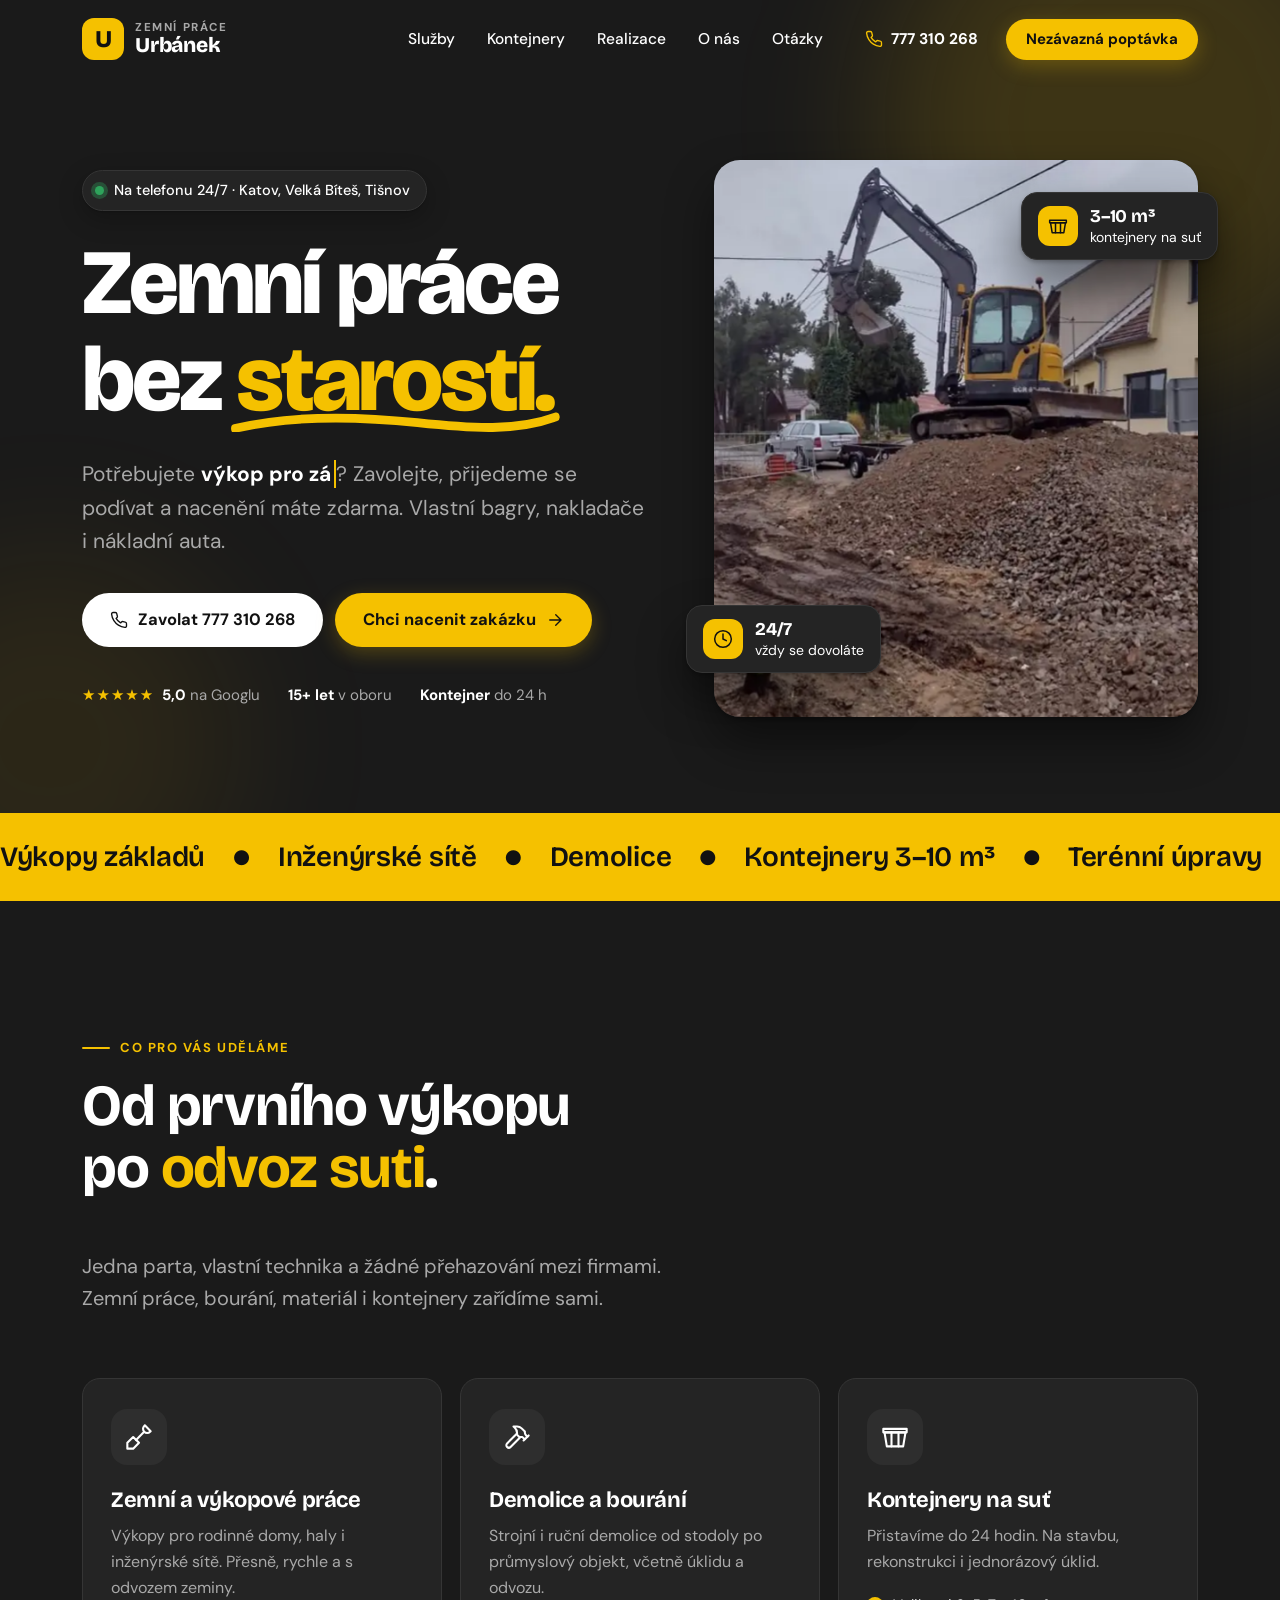
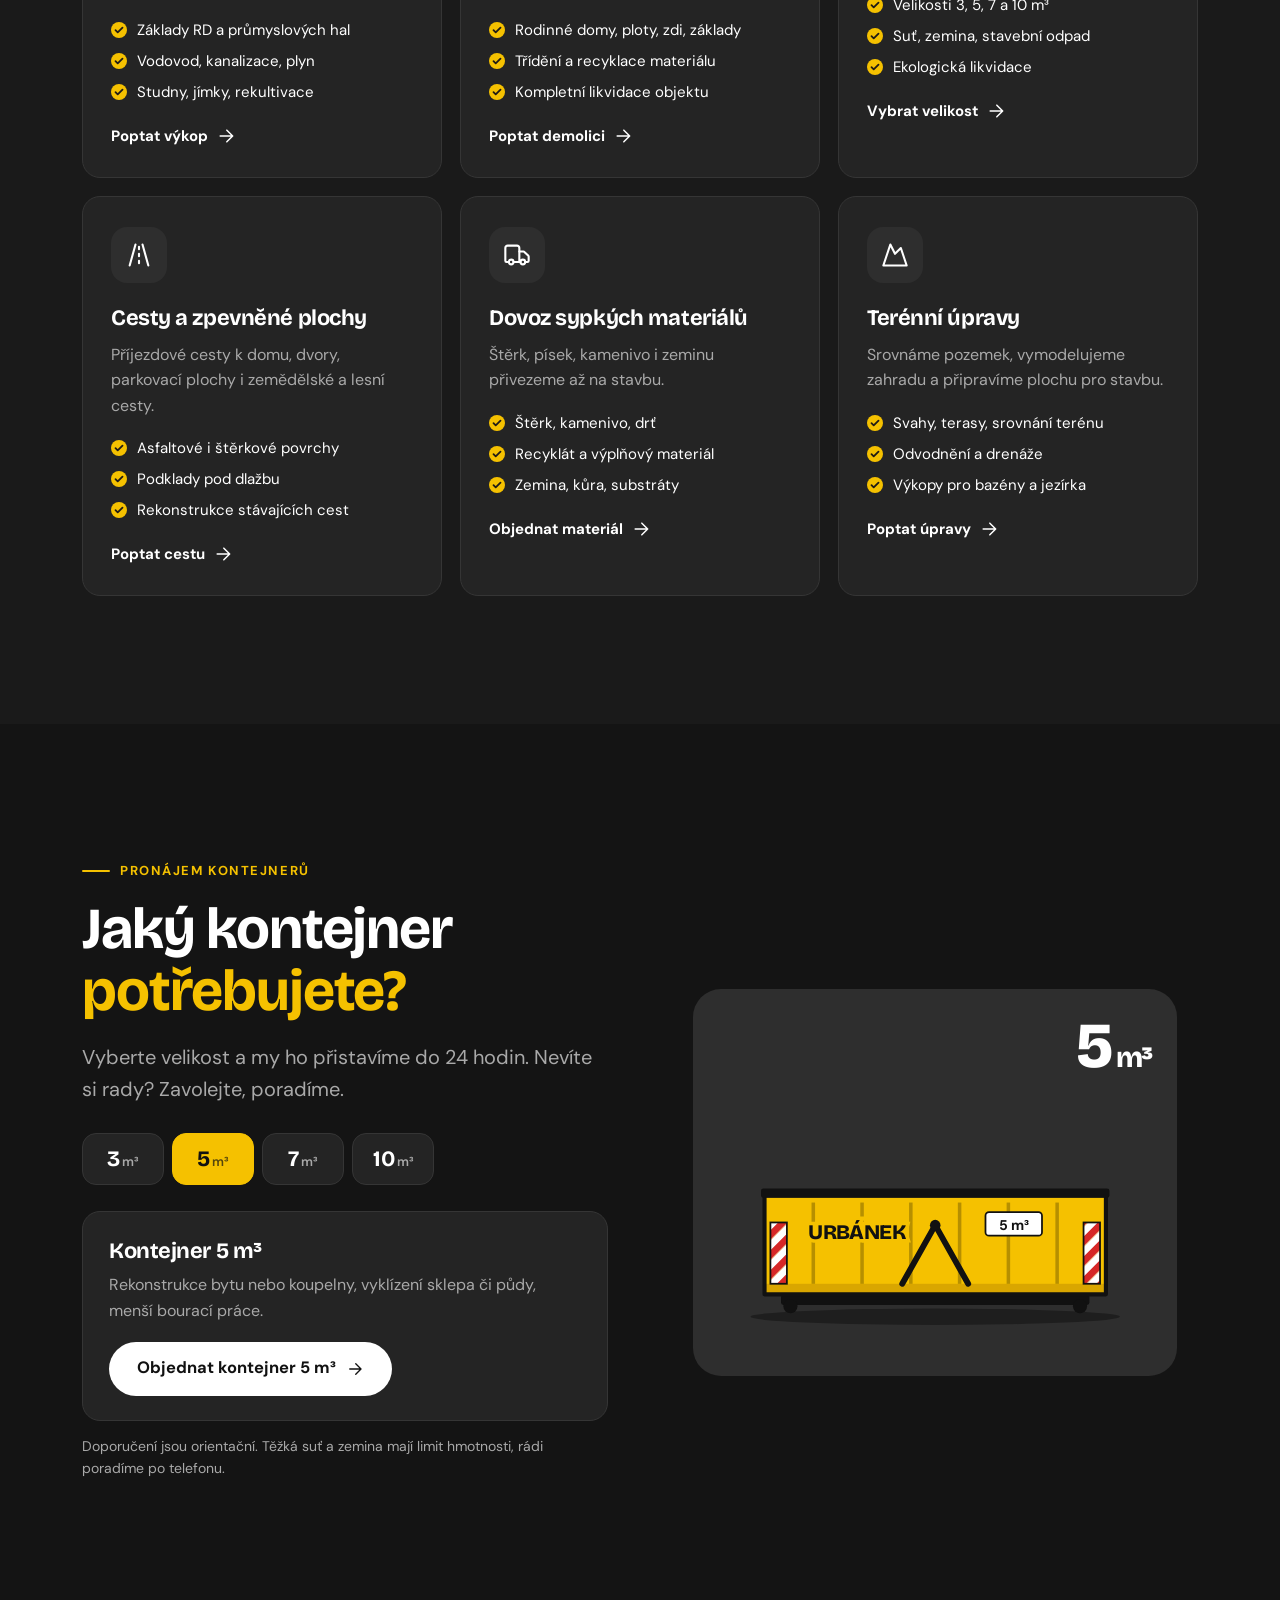
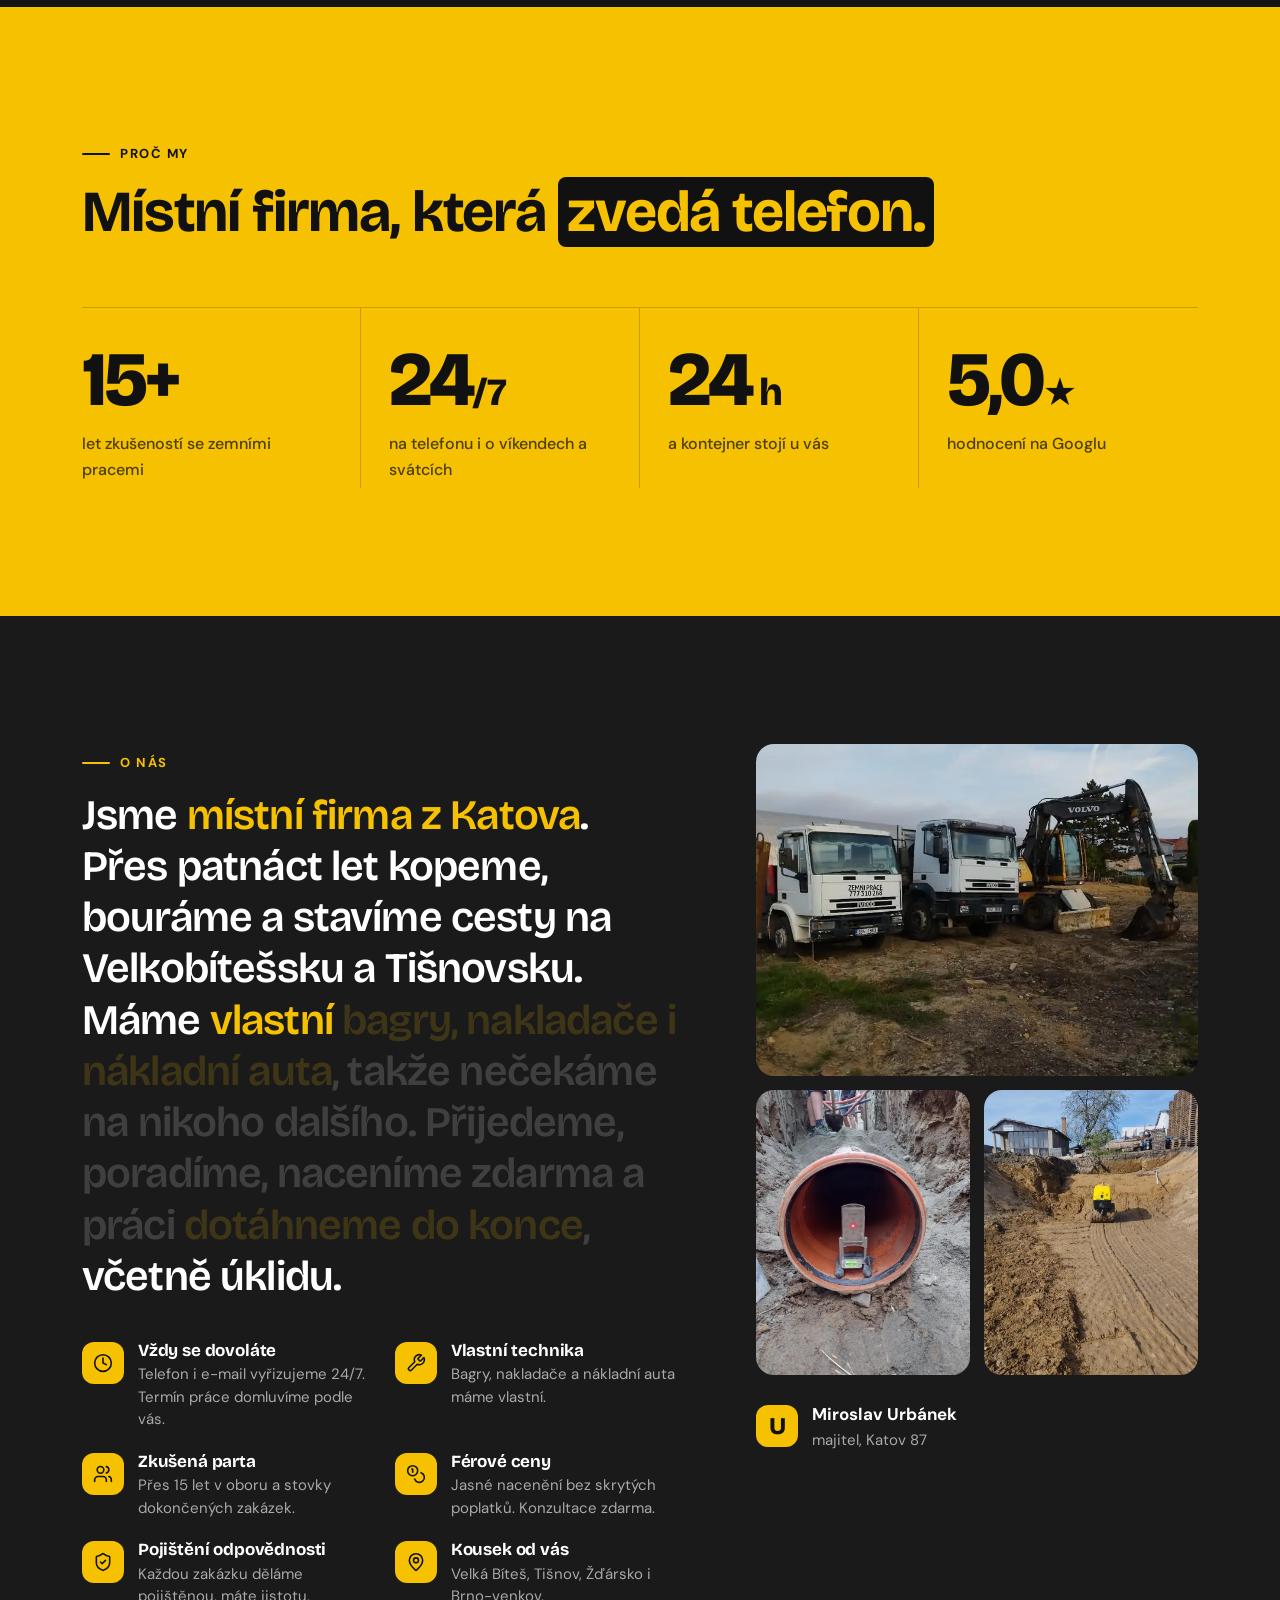
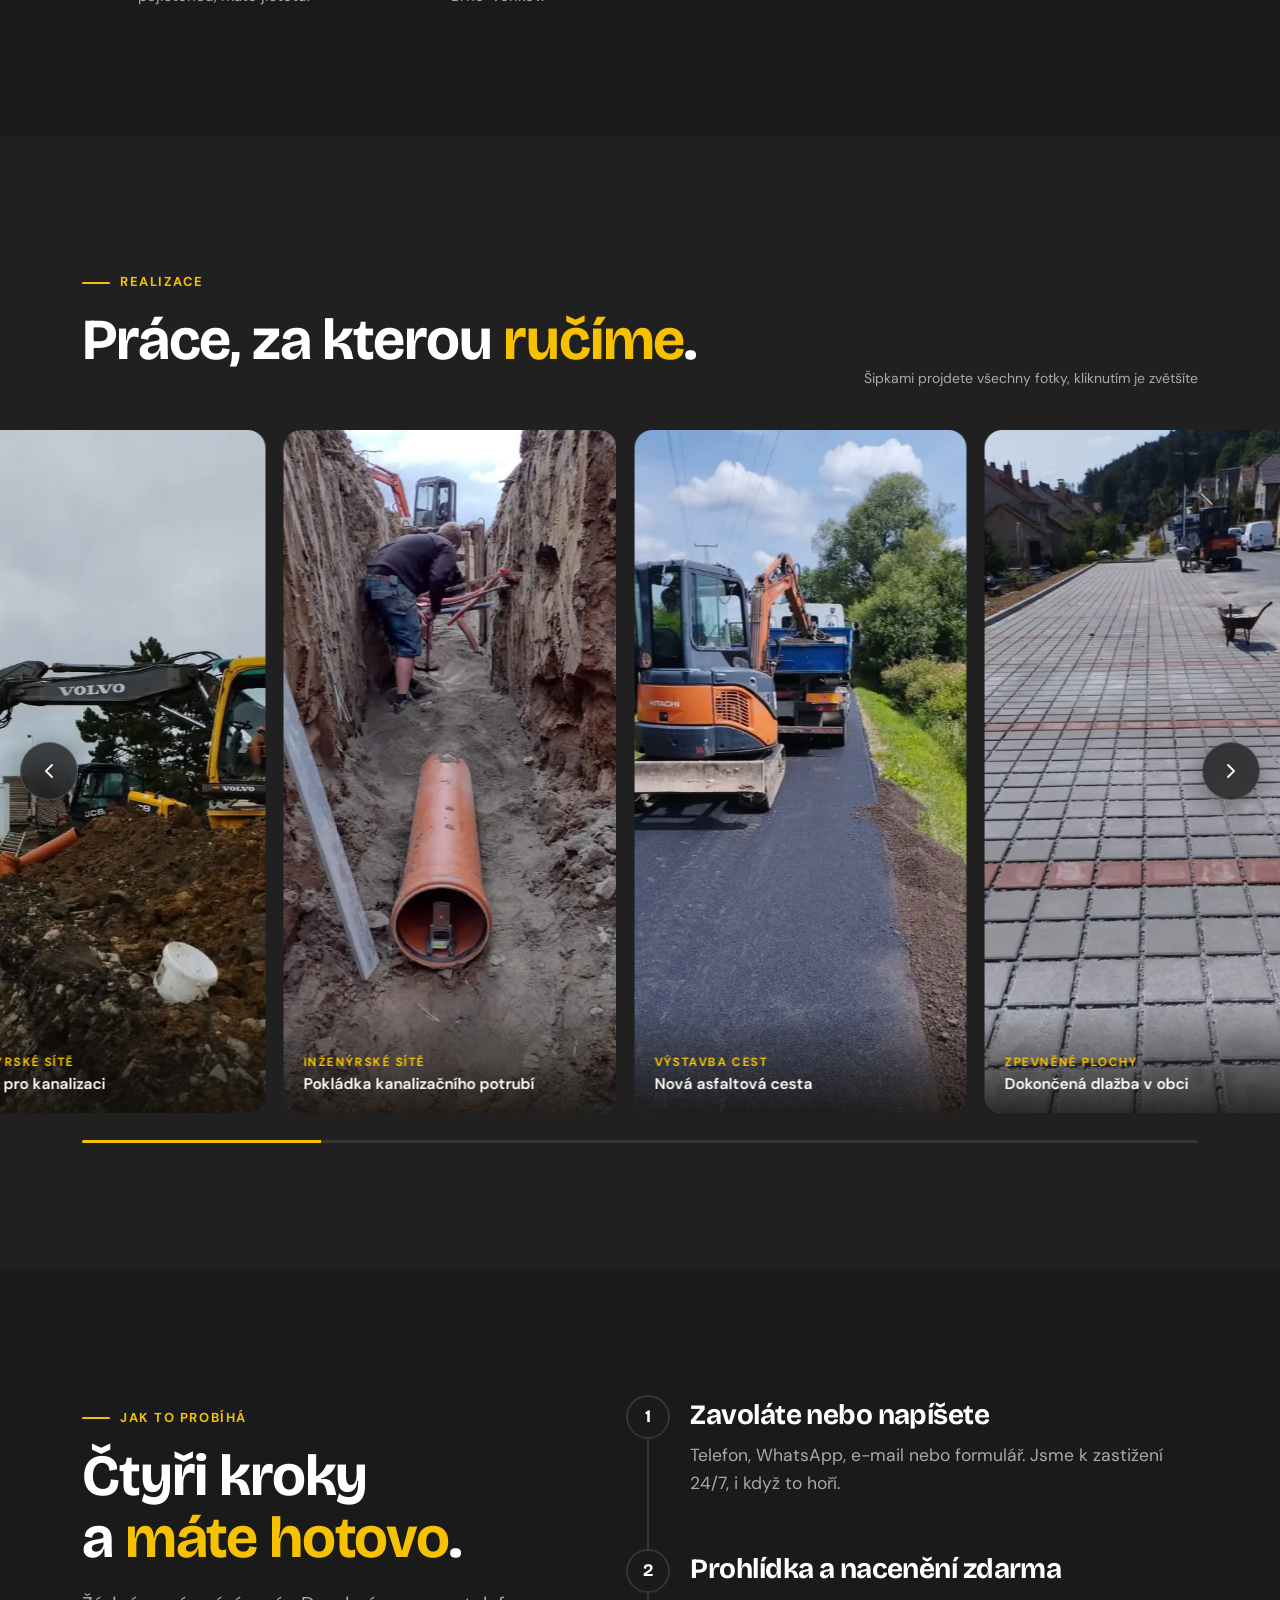
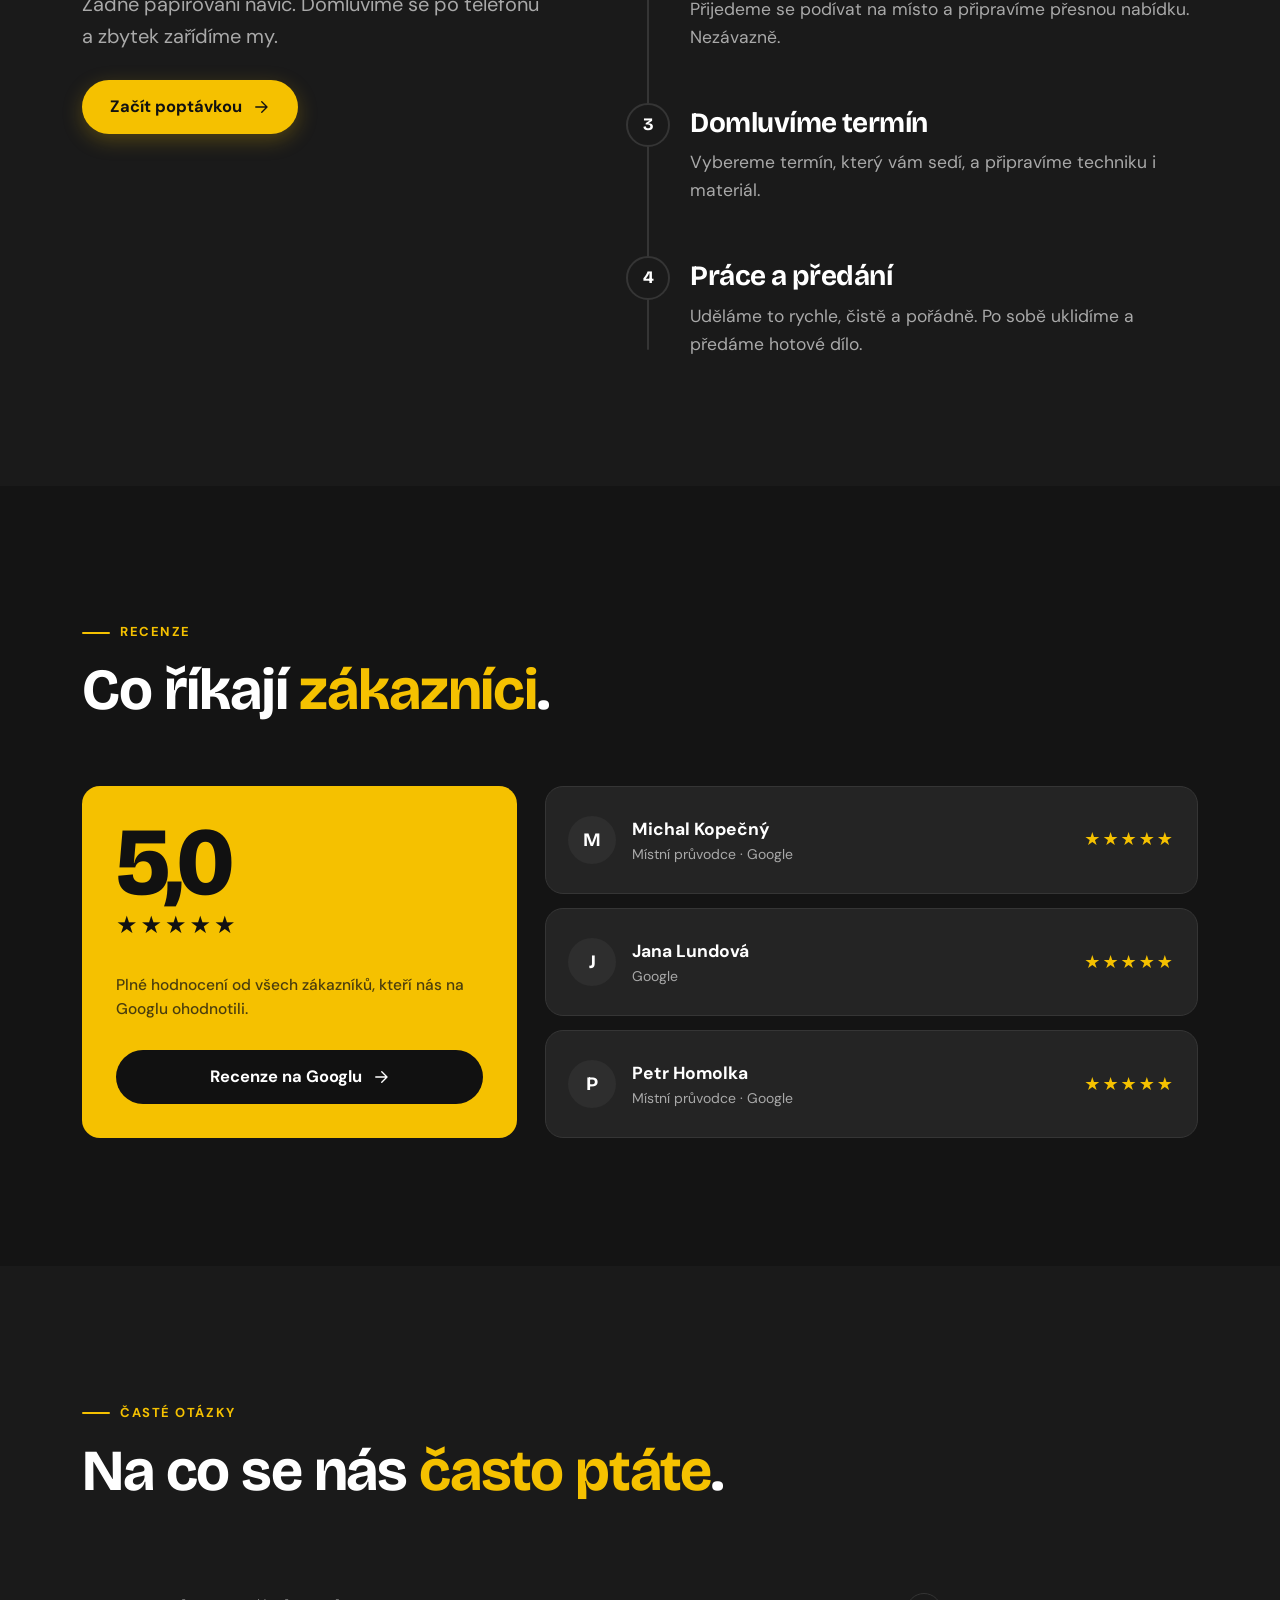
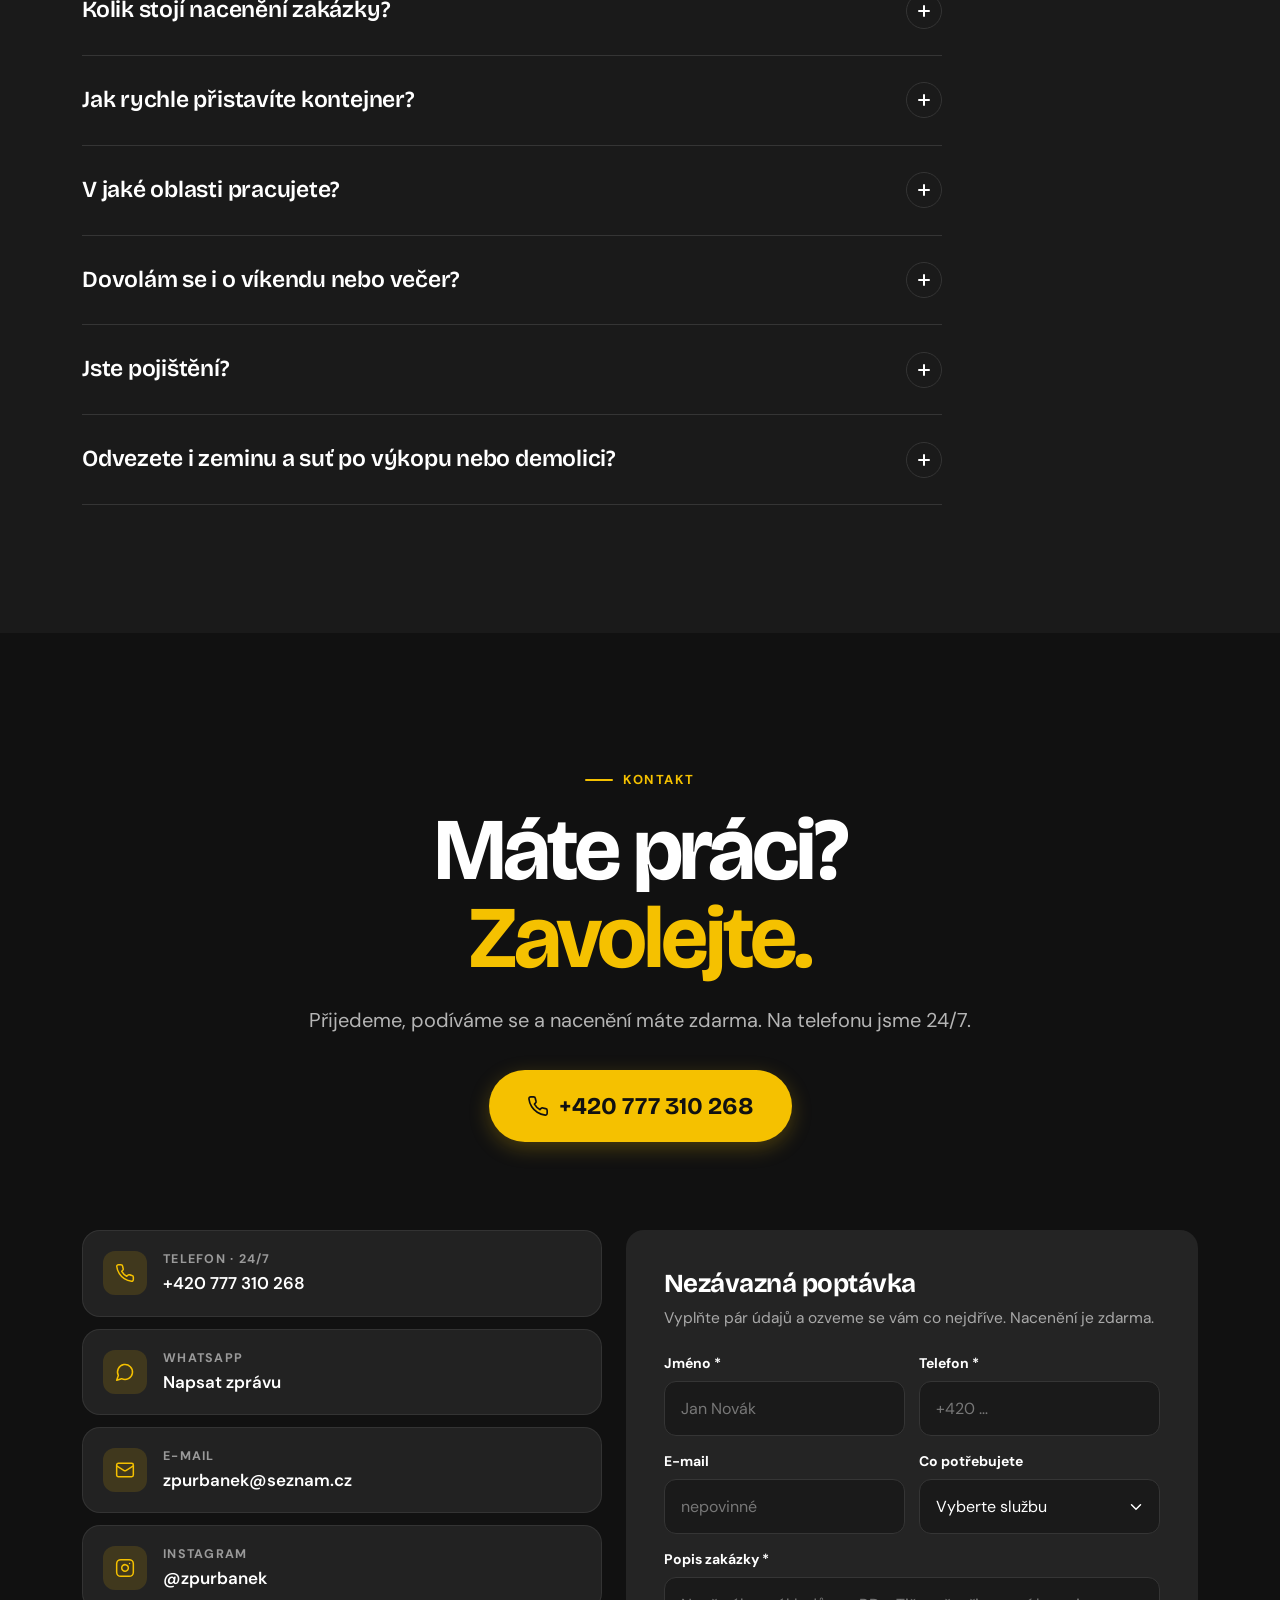
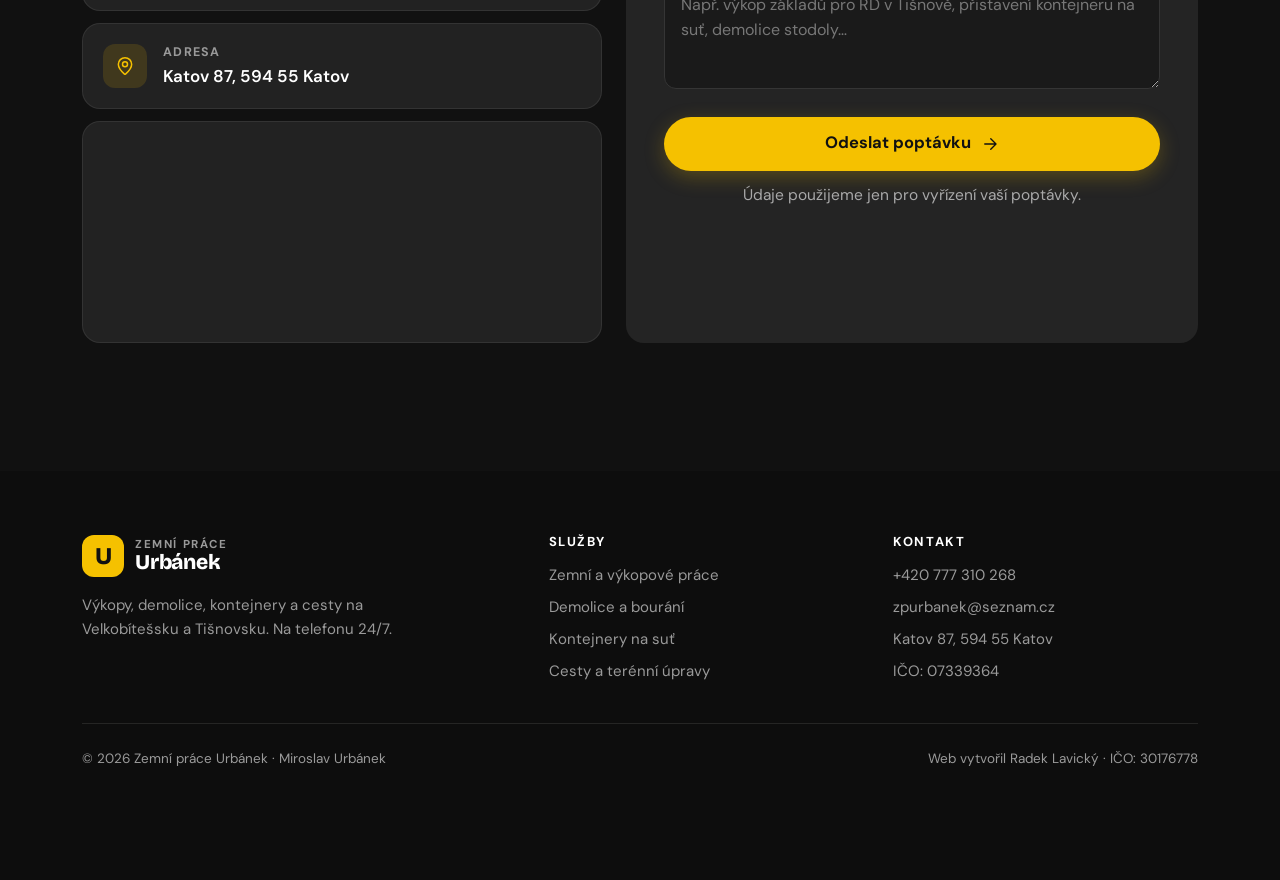
==== index.html @ 009cdc5c "Realizace: galerie se při scrollu jen posouvá do strany, přidány šipky Co-Authored-By: Claude Opus 5" ====
<!DOCTYPE html>
<html lang="cs">
<head>
  <meta charset="UTF-8" />
  <meta name="viewport" content="width=device-width, initial-scale=1" />
  <title>Zemní práce Urbánek – výkopy, demolice a kontejnery | Katov, Velká Bíteš, Tišnov</title>
  <meta name="description" content="Zemní a výkopové práce, demolice, kontejnery na suť 3–10 m³, terénní úpravy a příjezdové cesty. Katov, Velká Bíteš, Tišnov a okolí. Na telefonu 24/7, nacenění zdarma. Tel: +420 777 310 268." />
  <meta name="theme-color" content="#1A1A1A" />
  <link rel="canonical" href="https://www.zemniprace-urbanek.cz/" />

  <meta property="og:type" content="website" />
  <meta property="og:locale" content="cs_CZ" />
  <meta property="og:title" content="Zemní práce Urbánek – výkopy, demolice a kontejnery" />
  <meta property="og:description" content="Výkopy, demolice, kontejnery na suť, terénní úpravy a cesty na Velkobítešsku a Tišnovsku. Na telefonu 24/7, nacenění zdarma." />
  <meta property="og:url" content="https://www.zemniprace-urbanek.cz/" />
  <meta property="og:image" content="https://www.zemniprace-urbanek.cz/og-foto.jpg" />
  <meta name="twitter:card" content="summary_large_image" />

  <link rel="icon" type="image/svg+xml" href="favicon.svg" />
  <link rel="icon" type="image/png" sizes="96x96" href="favicon.png" />
  <link rel="icon" href="favicon.ico" sizes="any" />
  <link rel="apple-touch-icon" href="favicon.png" />

  <link rel="preconnect" href="https://fonts.googleapis.com" />
  <link rel="preconnect" href="https://fonts.gstatic.com" crossorigin />
  <link href="https://fonts.googleapis.com/css2?family=Bricolage+Grotesque:opsz,wght@12..96,500..800&family=DM+Sans:opsz,wght@9..40,400..700&display=swap&subset=latin-ext" rel="stylesheet" />
  <link rel="preload" as="image" href="img/hero-900.webp" imagesrcset="img/hero-900.webp 900w, img/hero-1600.webp 1600w" imagesizes="(max-width: 900px) 92vw, 46vw" />

  <script>document.documentElement.classList.add('js')</script>
  <link rel="stylesheet" href="styles.css" />

  <script type="application/ld+json">
  {
    "@context": "https://schema.org",
    "@type": "GeneralContractor",
    "name": "Zemní práce Urbánek",
    "legalName": "Miroslav Urbánek",
    "description": "Zemní a výkopové práce, demolice, pronájem kontejnerů na suť, terénní úpravy a výstavba cest na Velkobítešsku a Tišnovsku.",
    "taxID": "07339364",
    "telephone": "+420777310268",
    "email": "zpurbanek@seznam.cz",
    "url": "https://www.zemniprace-urbanek.cz/",
    "image": "https://www.zemniprace-urbanek.cz/og-foto.jpg",
    "priceRange": "$$",
    "address": { "@type": "PostalAddress", "streetAddress": "Katov 87", "postalCode": "594 55", "addressLocality": "Katov", "addressCountry": "CZ" },
    "geo": { "@type": "GeoCoordinates", "latitude": 49.3673, "longitude": 16.2276 },
    "openingHoursSpecification": { "@type": "OpeningHoursSpecification", "dayOfWeek": ["Monday","Tuesday","Wednesday","Thursday","Friday","Saturday","Sunday"], "opens": "00:00", "closes": "23:59" },
    "areaServed": ["Velká Bíteš","Tišnov","Katov","Žďár nad Sázavou","Brno-venkov"],
    "knowsAbout": ["zemní práce","výkopové práce","demolice","pronájem kontejnerů","terénní úpravy","výstavba cest"],
    "aggregateRating": { "@type": "AggregateRating", "ratingValue": "5.0", "reviewCount": "3" },
    "sameAs": ["https://www.instagram.com/zpurbanek"]
  }
  </script>
  <script type="application/ld+json">
  {
    "@context": "https://schema.org",
    "@type": "FAQPage",
    "mainEntity": [
      { "@type": "Question", "name": "Kolik stojí nacenění zakázky?", "acceptedAnswer": { "@type": "Answer", "text": "Nic. Přijedeme se podívat na místo a připravíme nezávaznou cenovou nabídku zdarma." } },
      { "@type": "Question", "name": "Jak rychle přistavíte kontejner?", "acceptedAnswer": { "@type": "Answer", "text": "Kontejner přistavíme do 24 hodin od objednávky. K dispozici jsou velikosti 3, 5, 7 a 10 m³." } },
      { "@type": "Question", "name": "V jaké oblasti pracujete?", "acceptedAnswer": { "@type": "Answer", "text": "Sídlíme v Katově a pracujeme hlavně na Velkobítešsku, Tišnovsku, Žďársku a na Brně-venkov." } },
      { "@type": "Question", "name": "Dovolám se i o víkendu nebo večer?", "acceptedAnswer": { "@type": "Answer", "text": "Ano. Telefon i e-mail vyřizujeme 24 hodin denně, 7 dní v týdnu. Termín samotné práce pak domluvíme podle vás." } },
      { "@type": "Question", "name": "Jste pojištění?", "acceptedAnswer": { "@type": "Answer", "text": "Ano, všechny práce provádíme s pojištěním odpovědnosti." } },
      { "@type": "Question", "name": "Odvezete i zeminu a suť po výkopu nebo demolici?", "acceptedAnswer": { "@type": "Answer", "text": "Ano. Přebytečnou zeminu, suť i demoliční materiál odvezeme a zajistíme jejich ekologickou likvidaci nebo recyklaci." } }
    ]
  }
  </script>
</head>
<body>

<!-- Ikony (Lucide, stroke 1.8) -->
<svg width="0" height="0" style="position:absolute" aria-hidden="true">
  <symbol id="i-phone" viewBox="0 0 24 24"><path d="M22 16.92v3a2 2 0 0 1-2.18 2 19.79 19.79 0 0 1-8.63-3.07 19.5 19.5 0 0 1-6-6 19.79 19.79 0 0 1-3.07-8.67A2 2 0 0 1 4.11 2h3a2 2 0 0 1 2 1.72c.13.96.36 1.9.7 2.81a2 2 0 0 1-.45 2.11L8.09 9.91a16 16 0 0 0 6 6l1.27-1.27a2 2 0 0 1 2.11-.45c.91.34 1.85.57 2.81.7A2 2 0 0 1 22 16.92z"/></symbol>
  <symbol id="i-arrow" viewBox="0 0 24 24"><path d="M5 12h14M13 5l7 7-7 7"/></symbol>
  <symbol id="i-shovel" viewBox="0 0 24 24"><path d="M2 22v-5l5-5 5 5-5 5z"/><path d="M9.5 14.5 16 8"/><path d="m17 2 5 5-.5.5a3.53 3.53 0 0 1-5 0 3.53 3.53 0 0 1 0-5L17 2"/></symbol>
  <symbol id="i-hammer" viewBox="0 0 24 24"><path d="m15 12-8.5 8.5a2.12 2.12 0 0 1-3-3L12 9"/><path d="M17.64 15 22 10.64"/><path d="m20.91 11.7-1.25-1.25c-.6-.6-.93-1.4-.93-2.25v-.86L16.01 4.6a5.56 5.56 0 0 0-3.94-1.64H9l.92.82A6.18 6.18 0 0 1 12 8.4v1.56l2 2h2.47l2.26 1.91"/></symbol>
  <symbol id="i-box" viewBox="0 0 24 24"><path d="M3 8h18l-2 12H5L3 8z"/><path d="M2 5h20v3H2z"/><path d="M9 8v12M15 8v12"/></symbol>
  <symbol id="i-road" viewBox="0 0 24 24"><path d="M4 21 9 3M20 21 15 3M12 5v2M12 11v2M12 17v2"/></symbol>
  <symbol id="i-truck" viewBox="0 0 24 24"><path d="M14 18V6a2 2 0 0 0-2-2H4a2 2 0 0 0-2 2v11a1 1 0 0 0 1 1h2"/><path d="M15 18H9"/><path d="M19 18h2a1 1 0 0 0 1-1v-3.65a1 1 0 0 0-.22-.62L18.3 9.38a1 1 0 0 0-.78-.38H14"/><circle cx="17" cy="18" r="2"/><circle cx="7" cy="18" r="2"/></symbol>
  <symbol id="i-hill" viewBox="0 0 24 24"><path d="m8 3 4 8 5-5 5 15H2L8 3z"/></symbol>
  <symbol id="i-clock" viewBox="0 0 24 24"><circle cx="12" cy="12" r="10"/><path d="M12 6v6l4 2"/></symbol>
  <symbol id="i-wrench" viewBox="0 0 24 24"><path d="M14.7 6.3a1 1 0 0 0 0 1.4l1.6 1.6a1 1 0 0 0 1.4 0l3.77-3.77a6 6 0 0 1-7.94 7.94l-6.91 6.91a2.12 2.12 0 0 1-3-3l6.91-6.91a6 6 0 0 1 7.94-7.94l-3.76 3.76z"/></symbol>
  <symbol id="i-users" viewBox="0 0 24 24"><path d="M16 21v-2a4 4 0 0 0-4-4H6a4 4 0 0 0-4 4v2"/><circle cx="9" cy="7" r="4"/><path d="M22 21v-2a4 4 0 0 0-3-3.87M16 3.13a4 4 0 0 1 0 7.75"/></symbol>
  <symbol id="i-coins" viewBox="0 0 24 24"><circle cx="8" cy="8" r="6"/><path d="M18.09 10.37A6 6 0 1 1 10.34 18"/><path d="M7 6h1v4"/></symbol>
  <symbol id="i-shield" viewBox="0 0 24 24"><path d="M20 13c0 5-3.5 7.5-7.66 8.95a1 1 0 0 1-.67-.01C7.5 20.5 4 18 4 13V6a1 1 0 0 1 1-1c2 0 4.5-1.2 6.24-2.72a1.17 1.17 0 0 1 1.52 0C14.51 3.81 17 5 19 5a1 1 0 0 1 1 1z"/><path d="m9 12 2 2 4-4"/></symbol>
  <symbol id="i-pin" viewBox="0 0 24 24"><path d="M20 10c0 4.99-5.53 10.19-7.4 11.8a1 1 0 0 1-1.2 0C9.53 20.19 4 14.99 4 10a8 8 0 0 1 16 0"/><circle cx="12" cy="10" r="3"/></symbol>
  <symbol id="i-mail" viewBox="0 0 24 24"><rect width="20" height="16" x="2" y="4" rx="2"/><path d="m22 7-8.97 5.7a1.94 1.94 0 0 1-2.06 0L2 7"/></symbol>
  <symbol id="i-insta" viewBox="0 0 24 24"><rect width="20" height="20" x="2" y="2" rx="5"/><path d="M16 11.37A4 4 0 1 1 12.63 8 4 4 0 0 1 16 11.37z"/><path d="M17.5 6.5h.01"/></symbol>
  <symbol id="i-chat" viewBox="0 0 24 24"><path d="M7.9 20A9 9 0 1 0 4 16.1L2 22Z"/></symbol>
  <symbol id="i-x" viewBox="0 0 24 24"><path d="M18 6 6 18M6 6l12 12"/></symbol>
  <symbol id="i-left" viewBox="0 0 24 24"><path d="m15 18-6-6 6-6"/></symbol>
  <symbol id="i-right" viewBox="0 0 24 24"><path d="m9 18 6-6-6-6"/></symbol>
</svg>

<div class="progress" id="progress"></div>

<!-- ═══ HLAVIČKA ═══ -->
<header class="header" id="header">
  <div class="wrap header__in">
    <a href="#top" class="logo" aria-label="Zemní práce Urbánek – úvod">
      <span class="logo__mark">U</span>
      <span class="logo__txt"><small>Zemní práce</small><strong>Urbánek</strong></span>
    </a>
    <nav class="nav" aria-label="Hlavní menu">
      <a href="#sluzby">Služby</a>
      <a href="#kontejnery">Kontejnery</a>
      <a href="#realizace">Realizace</a>
      <a href="#o-nas">O nás</a>
      <a href="#faq">Otázky</a>
    </nav>
    <a href="tel:+420777310268" class="header__phone"><svg class="i"><use href="#i-phone"/></svg>777 310 268</a>
    <a href="#kontakt" class="btn btn--primary" data-src="hlavicka">Nezávazná poptávka</a>
    <button class="burger" id="burger" aria-label="Otevřít menu" aria-expanded="false" aria-controls="mnav"><span></span><span></span><span></span></button>
  </div>
</header>
<nav class="mnav" id="mnav" aria-label="Mobilní menu">
  <a href="#sluzby">Služby</a>
  <a href="#kontejnery">Kontejnery</a>
  <a href="#realizace">Realizace</a>
  <a href="#o-nas">O nás</a>
  <a href="#faq">Časté otázky</a>
  <a href="#kontakt">Kontakt</a>
  <a href="tel:+420777310268" class="btn btn--primary"><svg class="i"><use href="#i-phone"/></svg>+420 777 310 268</a>
</nav>

<main id="top">

<!-- ═══ HERO ═══ -->
<section class="hero" id="hero">
  <div class="blob blob--1" data-parallax="-0.12"></div>
  <div class="blob blob--2" data-parallax="0.1"></div>
  <div class="wrap hero__grid">
    <div>
      <div class="hero__badge"><span class="dot"></span>Na telefonu 24/7 · Katov, Velká Bíteš, Tišnov</div>
      <h1>
        <span class="line-mask"><span>Zemní práce</span></span>
        <span class="line-mask"><span>bez <span class="scrib">starostí.<svg class="scribble" viewBox="0 0 300 20" preserveAspectRatio="none" aria-hidden="true"><path pathLength="1" d="M4 14 C 60 4, 120 6, 170 10 S 260 16, 296 6"/></svg></span></span></span>
      </h1>
      <p class="hero__sub">Potřebujete <span class="typed" id="typed">výkop pro základy</span>? Zavolejte, přijedeme se podívat a nacenění máte zdarma. Vlastní bagry, nakladače i nákladní auta.</p>
      <div class="hero__cta">
        <a href="tel:+420777310268" class="btn btn--dark"><svg class="i"><use href="#i-phone"/></svg>Zavolat 777 310 268</a>
        <a href="#kontakt" class="btn btn--primary" data-src="hero">Chci nacenit zakázku<svg class="i arr"><use href="#i-arrow"/></svg></a>
      </div>
      <div class="hero__proof">
        <a href="https://maps.app.goo.gl/3jWvGLGp5su4tinu6" target="_blank" rel="noopener"><span class="stars">★★★★★</span><span><b>5,0</b> na Googlu</span></a>
        <span><b>15+ let</b> v oboru</span>
        <span><b>Kontejner</b> do 24 h</span>
      </div>
    </div>

    <div class="hero__visual" data-reveal="scale">
      <div class="photo-frame" id="tilt">
        <img src="img/hero-900.webp" srcset="img/hero-900.webp 900w, img/hero-1600.webp 1600w" sizes="(max-width: 900px) 92vw, 46vw"
             width="1600" height="1200" alt="Bagr Urbánek při zemních pracích u rodinného domu" fetchpriority="high" data-parallax-img="0.06" />
      </div>
      <div class="chip chip--a floaty">
        <span class="chip__ic"><svg class="i"><use href="#i-clock"/></svg></span>
        <span><b>24/7</b>vždy se dovoláte</span>
      </div>
      <div class="chip chip--b floaty">
        <span class="chip__ic"><svg class="i"><use href="#i-box"/></svg></span>
        <span><b>3–10 m³</b>kontejnery na suť</span>
      </div>
    </div>
  </div>
</section>

<!-- ═══ MARQUEE ═══ -->
<div class="marquee" aria-hidden="true">
  <div class="marquee__track">
    <div class="marquee__item">Výkopy základů <i>●</i> Inženýrské sítě <i>●</i> Demolice <i>●</i> Kontejnery 3–10 m³ <i>●</i> Terénní úpravy <i>●</i> Příjezdové cesty <i>●</i> Dovoz štěrku a písku <i>●</i> Jímky a drenáže <i>●</i></div>
    <div class="marquee__item">Výkopy základů <i>●</i> Inženýrské sítě <i>●</i> Demolice <i>●</i> Kontejnery 3–10 m³ <i>●</i> Terénní úpravy <i>●</i> Příjezdové cesty <i>●</i> Dovoz štěrku a písku <i>●</i> Jímky a drenáže <i>●</i></div>
  </div>
</div>

<!-- ═══ SLUŽBY ═══ -->
<section class="section" id="sluzby">
  <div class="wrap">
    <div class="sec-head sec-head--split">
      <div data-reveal>
        <div class="eyebrow">Co pro vás uděláme</div>
        <h2>Od prvního výkopu<br>po <span class="accent-w">odvoz suti</span>.</h2>
      </div>
      <p class="lead" data-reveal>Jedna parta, vlastní technika a žádné přehazování mezi firmami. Zemní práce, bourání, materiál i kontejnery zařídíme sami.</p>
    </div>

    <div class="services" data-stagger>
      <article class="card">
        <span class="card__corners"><i></i></span>
        <div class="card__ic"><svg><use href="#i-shovel"/></svg></div>
        <h3>Zemní a výkopové práce</h3>
        <p>Výkopy pro rodinné domy, haly i inženýrské sítě. Přesně, rychle a s odvozem zeminy.</p>
        <ul class="ticks">
          <li>Základy RD a průmyslových hal</li>
          <li>Vodovod, kanalizace, plyn</li>
          <li>Studny, jímky, rekultivace</li>
        </ul>
        <a href="#kontakt" class="card__link" data-service="Zemní a výkopové práce" data-src="sluzby">Poptat výkop <svg class="i arr"><use href="#i-arrow"/></svg></a>
      </article>
      <article class="card">
        <span class="card__corners"><i></i></span>
        <div class="card__ic"><svg><use href="#i-hammer"/></svg></div>
        <h3>Demolice a bourání</h3>
        <p>Strojní i ruční demolice od stodoly po průmyslový objekt, včetně úklidu a odvozu.</p>
        <ul class="ticks">
          <li>Rodinné domy, ploty, zdi, základy</li>
          <li>Třídění a recyklace materiálu</li>
          <li>Kompletní likvidace objektu</li>
        </ul>
        <a href="#kontakt" class="card__link" data-service="Demolice a bourání" data-src="sluzby">Poptat demolici <svg class="i arr"><use href="#i-arrow"/></svg></a>
      </article>
      <article class="card">
        <span class="card__corners"><i></i></span>
        <div class="card__ic"><svg><use href="#i-box"/></svg></div>
        <h3>Kontejnery na suť</h3>
        <p>Přistavíme do 24 hodin. Na stavbu, rekonstrukci i jednorázový úklid.</p>
        <ul class="ticks">
          <li>Velikosti 3, 5, 7 a 10 m³</li>
          <li>Suť, zemina, stavební odpad</li>
          <li>Ekologická likvidace</li>
        </ul>
        <a href="#kontejnery" class="card__link">Vybrat velikost <svg class="i arr"><use href="#i-arrow"/></svg></a>
      </article>
      <article class="card">
        <span class="card__corners"><i></i></span>
        <div class="card__ic"><svg><use href="#i-road"/></svg></div>
        <h3>Cesty a zpevněné plochy</h3>
        <p>Příjezdové cesty k domu, dvory, parkovací plochy i zemědělské a lesní cesty.</p>
        <ul class="ticks">
          <li>Asfaltové i štěrkové povrchy</li>
          <li>Podklady pod dlažbu</li>
          <li>Rekonstrukce stávajících cest</li>
        </ul>
        <a href="#kontakt" class="card__link" data-service="Výstavba cest a zpevněných ploch" data-src="sluzby">Poptat cestu <svg class="i arr"><use href="#i-arrow"/></svg></a>
      </article>
      <article class="card">
        <span class="card__corners"><i></i></span>
        <div class="card__ic"><svg><use href="#i-truck"/></svg></div>
        <h3>Dovoz sypkých materiálů</h3>
        <p>Štěrk, písek, kamenivo i zeminu přivezeme až na stavbu.</p>
        <ul class="ticks">
          <li>Štěrk, kamenivo, drť</li>
          <li>Recyklát a výplňový materiál</li>
          <li>Zemina, kůra, substráty</li>
        </ul>
        <a href="#kontakt" class="card__link" data-service="Dovoz sypkých materiálů" data-src="sluzby">Objednat materiál <svg class="i arr"><use href="#i-arrow"/></svg></a>
      </article>
      <article class="card">
        <span class="card__corners"><i></i></span>
        <div class="card__ic"><svg><use href="#i-hill"/></svg></div>
        <h3>Terénní úpravy</h3>
        <p>Srovnáme pozemek, vymodelujeme zahradu a připravíme plochu pro stavbu.</p>
        <ul class="ticks">
          <li>Svahy, terasy, srovnání terénu</li>
          <li>Odvodnění a drenáže</li>
          <li>Výkopy pro bazény a jezírka</li>
        </ul>
        <a href="#kontakt" class="card__link" data-service="Terénní úpravy" data-src="sluzby">Poptat úpravy <svg class="i arr"><use href="#i-arrow"/></svg></a>
      </article>
    </div>
  </div>
</section>

<!-- ═══ KONTEJNERY ═══ -->
<section class="section section--surface" id="kontejnery">
  <div class="wrap cont">
    <div data-reveal>
      <div class="eyebrow">Pronájem kontejnerů</div>
      <h2>Jaký kontejner <span class="accent-w">potřebujete?</span></h2>
      <p class="lead">Vyberte velikost a my ho přistavíme do 24 hodin. Nevíte si rady? Zavolejte, poradíme.</p>

      <div class="sizes" role="tablist" aria-label="Velikost kontejneru">
        <button class="size" role="tab" aria-selected="false" data-size="3">3<small>m³</small></button>
        <button class="size" role="tab" aria-selected="true" data-size="5">5<small>m³</small></button>
        <button class="size" role="tab" aria-selected="false" data-size="7">7<small>m³</small></button>
        <button class="size" role="tab" aria-selected="false" data-size="10">10<small>m³</small></button>
      </div>

      <div class="cont__info" role="tabpanel">
        <div class="cont__fade" id="contFade">
          <h3 id="contTitle">Kontejner 5 m³</h3>
          <p id="contText">Rekonstrukce bytu nebo koupelny, vyklízení sklepa či půdy, menší bourací práce.</p>
          <a href="#kontakt" class="btn btn--dark" id="contBtn" data-service="Kontejner 5 m³" data-src="kontejnery">Objednat kontejner 5 m³<svg class="i arr"><use href="#i-arrow"/></svg></a>
        </div>
      </div>
      <p class="note">Doporučení jsou orientační. Těžká suť a zemina mají limit hmotnosti, rádi poradíme po telefonu.</p>
    </div>

    <div class="cont__visual" data-reveal="scale" aria-hidden="true">
      <div class="cont__label"><span id="contLabel">5</span><small> m³</small></div>
      <!-- Kontejnery (abroll) kreslí script.js – každá velikost ve skutečném poměru -->
      <svg class="cont__svg" id="contSvg" viewBox="0 0 420 290">
        <defs>
          <pattern id="rw" width="12" height="12" patternUnits="userSpaceOnUse" patternTransform="rotate(45)">
            <rect width="6" height="12" fill="#D62828"/><rect x="6" width="6" height="12" fill="#fff"/>
          </pattern>
        </defs>
      </svg>
    </div>
  </div>
</section>

<!-- ═══ ČÍSLA ═══ -->
<section class="section section--yellow">
  <div class="wrap">
    <div class="sec-head" data-reveal>
      <div class="eyebrow">Proč my</div>
      <h2>Místní firma, která <span class="accent-w">zvedá telefon.</span></h2>
    </div>
    <div class="stats" data-stagger>
      <div class="stat"><div class="stat__num"><span data-count="15">15</span>+</div><p>let zkušeností se zemními pracemi</p></div>
      <div class="stat"><div class="stat__num"><span data-count="24">24</span><small>/7</small></div><p>na telefonu i o víkendech a svátcích</p></div>
      <div class="stat"><div class="stat__num"><span data-count="24">24</span><small> h</small></div><p>a kontejner stojí u vás</p></div>
      <div class="stat"><div class="stat__num"><span data-count="5" data-decimals="1">5,0</span><small>★</small></div><p>hodnocení na Googlu</p></div>
    </div>
  </div>
</section>

<!-- ═══ O NÁS ═══ -->
<section class="section" id="o-nas">
  <div class="wrap about">
    <div>
      <div class="eyebrow" data-reveal>O nás</div>
      <p class="words" id="words">Jsme <span class="k">místní firma z Katova</span>. Přes patnáct let kopeme, bouráme a stavíme cesty na Velkobítešsku a Tišnovsku. Máme <span class="k">vlastní bagry, nakladače i nákladní auta</span>, takže nečekáme na nikoho dalšího. Přijedeme, poradíme, naceníme zdarma a práci <span class="k">dotáhneme do konce</span>, včetně úklidu.</p>

      <div class="benefits" data-stagger>
        <div class="benefit"><span class="benefit__ic"><svg><use href="#i-clock"/></svg></span><div><h4>Vždy se dovoláte</h4><p>Telefon i e-mail vyřizujeme 24/7. Termín práce domluvíme podle vás.</p></div></div>
        <div class="benefit"><span class="benefit__ic"><svg><use href="#i-wrench"/></svg></span><div><h4>Vlastní technika</h4><p>Bagry, nakladače a nákladní auta máme vlastní.</p></div></div>
        <div class="benefit"><span class="benefit__ic"><svg><use href="#i-users"/></svg></span><div><h4>Zkušená parta</h4><p>Přes 15 let v oboru a stovky dokončených zakázek.</p></div></div>
        <div class="benefit"><span class="benefit__ic"><svg><use href="#i-coins"/></svg></span><div><h4>Férové ceny</h4><p>Jasné nacenění bez skrytých poplatků. Konzultace zdarma.</p></div></div>
        <div class="benefit"><span class="benefit__ic"><svg><use href="#i-shield"/></svg></span><div><h4>Pojištění odpovědnosti</h4><p>Každou zakázku děláme pojištěnou, máte jistotu.</p></div></div>
        <div class="benefit"><span class="benefit__ic"><svg><use href="#i-pin"/></svg></span><div><h4>Kousek od vás</h4><p>Velká Bíteš, Tišnov, Žďársko i Brno-venkov.</p></div></div>
      </div>
    </div>

    <div>
      <div class="about__photos">
        <figure data-reveal="scale"><img src="img/7.webp" width="723" height="960" alt="Nákladní auta a bagr firmy Urbánek na stavbě" loading="lazy" /></figure>
        <figure data-reveal><img src="img/11.webp" width="720" height="960" alt="Detail uloženého kanalizačního potrubí ve výkopu" loading="lazy" /></figure>
        <figure data-reveal><img src="img/5.webp" width="723" height="960" alt="Srovnaný pozemek po výkopových pracích" loading="lazy" /></figure>
      </div>
      <div class="about__sign" data-reveal>
        <span class="logo__mark">U</span>
        <span><b>Miroslav Urbánek</b>majitel, Katov 87</span>
      </div>
    </div>
  </div>
</section>

<!-- ═══ REALIZACE ═══ -->
<section class="section section--alt hscroll" id="realizace">
  <div class="hscroll__sticky">
    <div class="wrap">
      <div class="sec-head sec-head--split" style="margin-bottom:40px">
        <div data-reveal>
          <div class="eyebrow">Realizace</div>
          <h2>Práce, za kterou <span class="accent-w">ručíme</span>.</h2>
        </div>
        <span class="hint" data-reveal>Šipkami projdete všechny fotky, kliknutím je zvětšíte</span>
      </div>
    </div>
    <div class="hscroll__view">
    <button class="hs-arrow hs-arrow--prev" id="hsPrev" aria-label="Předchozí fotky" disabled><svg class="i"><use href="#i-left"/></svg></button>
    <button class="hs-arrow hs-arrow--next" id="hsNext" aria-label="Další fotky"><svg class="i"><use href="#i-right"/></svg></button>
    <div class="hscroll__track" id="track">
      <figure class="work work--wide" tabindex="0"><img src="img/17.webp" width="960" height="720" alt="Bagr při zemních pracích u rodinných domů" loading="lazy" /><figcaption><span>Výkopové práce</span>Zemní práce u rodinných domů</figcaption></figure>
      <figure class="work" tabindex="0"><img src="img/9.webp" width="723" height="960" alt="Výkop pro kanalizaci pásovým bagrem" loading="lazy" /><figcaption><span>Inženýrské sítě</span>Výkop pro kanalizaci</figcaption></figure>
      <figure class="work" tabindex="0"><img src="img/10.webp" width="720" height="960" alt="Pokládka kanalizačního potrubí do výkopu" loading="lazy" /><figcaption><span>Inženýrské sítě</span>Pokládka kanalizačního potrubí</figcaption></figure>
      <figure class="work" tabindex="0"><img src="img/13.webp" width="723" height="960" alt="Pokládka asfaltové cesty" loading="lazy" /><figcaption><span>Výstavba cest</span>Nová asfaltová cesta</figcaption></figure>
      <figure class="work" tabindex="0"><img src="img/16.webp" width="723" height="960" alt="Dokončená zámková dlažba na ulici v obci" loading="lazy" /><figcaption><span>Zpevněné plochy</span>Dokončená dlažba v obci</figcaption></figure>
      <figure class="work" tabindex="0"><img src="img/4.webp" width="723" height="960" alt="Pásový bagr při úpravě svahu" loading="lazy" /><figcaption><span>Terénní úpravy</span>Úprava svahu a odvodnění</figcaption></figure>
      <figure class="work" tabindex="0"><img src="img/12.webp" width="723" height="960" alt="Osazení betonové jímky do výkopu" loading="lazy" /><figcaption><span>Jímky</span>Osazení betonové jímky</figcaption></figure>
      <figure class="work" tabindex="0"><img src="img/1.webp" width="723" height="960" alt="Pokládka geotextilie a fólie při stavbě umělého jezírka v obci Křoví" loading="lazy" /><figcaption><span>Umělé jezírko</span>Stavba jezírka v obci Křoví</figcaption></figure>
      <figure class="work" tabindex="0"><img src="img/15.webp" width="720" height="960" alt="Betonové schody osazené do terénu" loading="lazy" /><figcaption><span>Zpevněné plochy</span>Osazení betonových schodů</figcaption></figure>
      <figure class="work" tabindex="0"><img src="img/14.webp" width="723" height="960" alt="Hutnění podkladu komunikace v obci" loading="lazy" /><figcaption><span>Komunikace</span>Hutnění podkladu</figcaption></figure>
      <figure class="work" tabindex="0"><img src="img/8.webp" width="723" height="960" alt="Výkop pro inženýrské sítě se štěrkovým ložem" loading="lazy" /><figcaption><span>Inženýrské sítě</span>Výkop se štěrkovým ložem</figcaption></figure>
      <figure class="work" tabindex="0"><img src="img/2.webp" width="723" height="960" alt="Navezený štěrk a terénní úpravy pozemku" loading="lazy" /><figcaption><span>Dovoz materiálu</span>Navezený štěrk na pozemku</figcaption></figure>
    </div>
    </div>
    <div class="wrap"><div class="hscroll__bar"><span id="hbar"></span></div></div>
  </div>
</section>

<!-- ═══ POSTUP ═══ -->
<section class="section">
  <div class="wrap process">
    <div class="process__head" data-reveal>
      <div class="eyebrow">Jak to probíhá</div>
      <h2>Čtyři kroky<br>a <span class="accent-w">máte hotovo</span>.</h2>
      <p class="lead" style="margin-bottom:28px">Žádné papírování navíc. Domluvíme se po telefonu a zbytek zařídíme my.</p>
      <a href="#kontakt" class="btn btn--primary" data-src="postup">Začít poptávkou<svg class="i arr"><use href="#i-arrow"/></svg></a>
    </div>
    <ol class="steps" id="steps" style="list-style:none">
      <li class="step"><span class="step__n">1</span><h3>Zavoláte nebo napíšete</h3><p>Telefon, WhatsApp, e-mail nebo formulář. Jsme k zastižení 24/7, i když to hoří.</p></li>
      <li class="step"><span class="step__n">2</span><h3>Prohlídka a nacenění zdarma</h3><p>Přijedeme se podívat na místo a připravíme přesnou nabídku. Nezávazně.</p></li>
      <li class="step"><span class="step__n">3</span><h3>Domluvíme termín</h3><p>Vybereme termín, který vám sedí, a připravíme techniku i materiál.</p></li>
      <li class="step"><span class="step__n">4</span><h3>Práce a předání</h3><p>Uděláme to rychle, čistě a pořádně. Po sobě uklidíme a předáme hotové dílo.</p></li>
    </ol>
  </div>
</section>

<!-- ═══ RECENZE ═══ -->
<section class="section section--surface" id="recenze">
  <div class="wrap">
    <div class="sec-head" data-reveal>
      <div class="eyebrow">Recenze</div>
      <h2>Co říkají <span class="accent-w">zákazníci</span>.</h2>
    </div>
    <div class="reviews">
      <div class="score" data-reveal="scale">
        <div>
          <div class="score__big">5,0</div>
          <div class="stars">★★★★★</div>
        </div>
        <p>Plné hodnocení od všech zákazníků, kteří nás na Googlu ohodnotili.</p>
        <a href="https://maps.app.goo.gl/3jWvGLGp5su4tinu6" target="_blank" rel="noopener" class="btn btn--black">Recenze na Googlu<svg class="i arr"><use href="#i-arrow"/></svg></a>
      </div>
      <div class="rev-list" data-stagger>
        <div class="rev"><span class="rev__av">M</span><div><div class="rev__name">Michal Kopečný</div><div class="rev__meta">Místní průvodce · Google</div></div><span class="stars">★★★★★</span></div>
        <div class="rev"><span class="rev__av">J</span><div><div class="rev__name">Jana Lundová</div><div class="rev__meta">Google</div></div><span class="stars">★★★★★</span></div>
        <div class="rev"><span class="rev__av">P</span><div><div class="rev__name">Petr Homolka</div><div class="rev__meta">Místní průvodce · Google</div></div><span class="stars">★★★★★</span></div>
      </div>
    </div>
  </div>
</section>

<!-- ═══ FAQ ═══ -->
<section class="section" id="faq">
  <div class="wrap">
    <div class="sec-head" data-reveal>
      <div class="eyebrow">Časté otázky</div>
      <h2>Na co se nás <span class="accent-w">často ptáte</span>.</h2>
    </div>
    <div class="faq" data-stagger>
      <div class="faq__item"><button class="faq__q" aria-expanded="false">Kolik stojí nacenění zakázky?<span class="faq__icon"></span></button><div class="faq__a"><div><p>Nic. Přijedeme se podívat na místo a připravíme nezávaznou cenovou nabídku zdarma.</p></div></div></div>
      <div class="faq__item"><button class="faq__q" aria-expanded="false">Jak rychle přistavíte kontejner?<span class="faq__icon"></span></button><div class="faq__a"><div><p>Kontejner přistavíme do 24 hodin od objednávky. K dispozici jsou velikosti 3, 5, 7 a 10 m³.</p></div></div></div>
      <div class="faq__item"><button class="faq__q" aria-expanded="false">V jaké oblasti pracujete?<span class="faq__icon"></span></button><div class="faq__a"><div><p>Sídlíme v Katově a pracujeme hlavně na Velkobítešsku, Tišnovsku, Žďársku a na Brně-venkov. Jste kousek dál? Zavolejte, domluvíme se.</p></div></div></div>
      <div class="faq__item"><button class="faq__q" aria-expanded="false">Dovolám se i o víkendu nebo večer?<span class="faq__icon"></span></button><div class="faq__a"><div><p>Ano. Telefon i e-mail vyřizujeme 24 hodin denně, 7 dní v týdnu. Termín samotné práce pak domluvíme podle vás.</p></div></div></div>
      <div class="faq__item"><button class="faq__q" aria-expanded="false">Jste pojištění?<span class="faq__icon"></span></button><div class="faq__a"><div><p>Ano, všechny práce provádíme s pojištěním odpovědnosti.</p></div></div></div>
      <div class="faq__item"><button class="faq__q" aria-expanded="false">Odvezete i zeminu a suť po výkopu nebo demolici?<span class="faq__icon"></span></button><div class="faq__a"><div><p>Ano. Přebytečnou zeminu, suť i demoliční materiál odvezeme a zajistíme ekologickou likvidaci nebo recyklaci.</p></div></div></div>
    </div>
  </div>
</section>

<!-- ═══ KONTAKT ═══ -->
<section class="section section--dark" id="kontakt">
  <div class="wrap">
    <div class="cta-big" data-reveal>
      <div class="eyebrow">Kontakt</div>
      <h2>Máte práci?<br><span class="accent-w">Zavolejte.</span></h2>
      <p class="lead">Přijedeme, podíváme se a nacenění máte zdarma. Na telefonu jsme 24/7.</p>
      <span class="magnet" id="magnet"><a href="tel:+420777310268" class="btn btn--primary btn--xl"><svg class="i"><use href="#i-phone"/></svg>+420 777 310 268</a></span>
    </div>

    <div class="contact">
      <div class="contact__info" data-stagger>
        <a class="ci" href="tel:+420777310268"><span class="ci__ic"><svg><use href="#i-phone"/></svg></span><span><small>Telefon · 24/7</small><b>+420 777 310 268</b></span></a>
        <a class="ci" href="https://wa.me/420777310268" target="_blank" rel="noopener"><span class="ci__ic"><svg><use href="#i-chat"/></svg></span><span><small>WhatsApp</small><b>Napsat zprávu</b></span></a>
        <a class="ci" href="mailto:zpurbanek@seznam.cz"><span class="ci__ic"><svg><use href="#i-mail"/></svg></span><span><small>E-mail</small><b>zpurbanek@seznam.cz</b></span></a>
        <a class="ci" href="https://www.instagram.com/zpurbanek" target="_blank" rel="noopener"><span class="ci__ic"><svg><use href="#i-insta"/></svg></span><span><small>Instagram</small><b>@zpurbanek</b></span></a>
        <div class="ci"><span class="ci__ic"><svg><use href="#i-pin"/></svg></span><span><small>Adresa</small><b>Katov 87, 594 55 Katov</b></span></div>
        <div class="map">
          <iframe src="https://maps.google.com/maps?q=Zemn%C3%AD%20pr%C3%A1ce%20Urb%C3%A1nek%2C%20Katov%2087%2C%20594%2055%20Katov&z=13&hl=cs&output=embed"
                  loading="lazy" referrerpolicy="no-referrer-when-downgrade" title="Mapa – Zemní práce Urbánek, Katov" allowfullscreen></iframe>
        </div>
      </div>

      <!-- Formulář odesílá FormSubmit.co na e-mail. Při prvním odeslání přijde aktivační e-mail, stačí jednou potvrdit. -->
      <form id="poptavka" class="form" action="https://formsubmit.co/zpurbanek@seznam.cz" method="POST" data-reveal>
        <h3>Nezávazná poptávka</h3>
        <p>Vyplňte pár údajů a ozveme se vám co nejdříve. Nacenění je zdarma.</p>

        <input type="hidden" name="_subject" value="Nová poptávka z webu – Zemní práce Urbánek" />
        <input type="hidden" name="_captcha" value="false" />
        <input type="hidden" name="_template" value="table" />
        <input type="hidden" name="_next" value="" />
        <input type="hidden" name="Odkud" id="qf-src" value="" />
        <input type="text" name="_honey" style="display:none" tabindex="-1" autocomplete="off" />

        <div class="form__row">
          <div class="field"><label for="qf-name">Jméno *</label><input id="qf-name" type="text" name="Jméno" required autocomplete="name" placeholder="Jan Novák" /></div>
          <div class="field"><label for="qf-phone">Telefon *</label><input id="qf-phone" type="tel" name="Telefon" required autocomplete="tel" placeholder="+420 …" /></div>
        </div>
        <div class="form__row">
          <div class="field"><label for="qf-email">E-mail</label><input id="qf-email" type="email" name="email" autocomplete="email" placeholder="nepovinné" /></div>
          <div class="field"><label for="qf-service">Co potřebujete</label>
            <select id="qf-service" name="Služba">
              <option value="">Vyberte službu</option>
              <option>Zemní a výkopové práce</option>
              <option>Demolice a bourání</option>
              <option>Kontejner 3 m³</option>
              <option>Kontejner 5 m³</option>
              <option>Kontejner 7 m³</option>
              <option>Kontejner 10 m³</option>
              <option>Výstavba cest a zpevněných ploch</option>
              <option>Dovoz sypkých materiálů</option>
              <option>Terénní úpravy</option>
              <option>Něco jiného</option>
            </select>
          </div>
        </div>
        <div class="field"><label for="qf-msg">Popis zakázky *</label><textarea id="qf-msg" name="Popis zakázky" required placeholder="Např. výkop základů pro RD v Tišnově, přistavení kontejneru na suť, demolice stodoly…"></textarea></div>
        <button type="submit" class="btn btn--primary">Odeslat poptávku<svg class="i arr"><use href="#i-arrow"/></svg></button>
        <p class="form__note">Údaje použijeme jen pro vyřízení vaší poptávky.</p>
      </form>
    </div>
  </div>
</section>

</main>

<!-- ═══ PATIČKA ═══ -->
<footer class="footer">
  <div class="wrap">
    <div class="footer__grid">
      <div>
        <a href="#top" class="logo" style="margin-bottom:16px"><span class="logo__mark">U</span><span class="logo__txt"><small>Zemní práce</small><strong>Urbánek</strong></span></a>
        <p style="max-width:36ch">Výkopy, demolice, kontejnery a cesty na Velkobítešsku a Tišnovsku. Na telefonu 24/7.</p>
      </div>
      <div>
        <h4>Služby</h4>
        <ul>
          <li><a href="#sluzby">Zemní a výkopové práce</a></li>
          <li><a href="#sluzby">Demolice a bourání</a></li>
          <li><a href="#kontejnery">Kontejnery na suť</a></li>
          <li><a href="#sluzby">Cesty a terénní úpravy</a></li>
        </ul>
      </div>
      <div>
        <h4>Kontakt</h4>
        <ul>
          <li><a href="tel:+420777310268">+420 777 310 268</a></li>
          <li><a href="mailto:zpurbanek@seznam.cz">zpurbanek@seznam.cz</a></li>
          <li>Katov 87, 594 55 Katov</li>
          <li>IČO: 07339364</li>
        </ul>
      </div>
    </div>
    <div class="footer__bottom">
      <span>© 2026 Zemní práce Urbánek · Miroslav Urbánek</span>
      <span>Web vytvořil Radek Lavický · IČO: 30176778</span>
    </div>
  </div>
</footer>

<!-- Mobilní lišta -->
<div class="mbar" id="mbar">
  <a href="tel:+420777310268" class="mbar__call"><svg class="i"><use href="#i-phone"/></svg>Zavolat</a>
  <a href="https://wa.me/420777310268" target="_blank" rel="noopener" class="mbar__wa"><svg class="i"><use href="#i-chat"/></svg>WhatsApp</a>
</div>

<!-- Lightbox -->
<div class="lb" id="lb" role="dialog" aria-modal="true" aria-label="Náhled fotky">
  <button class="lb__close" id="lbClose" aria-label="Zavřít"><svg class="i"><use href="#i-x"/></svg></button>
  <button class="lb__prev" id="lbPrev" aria-label="Předchozí"><svg class="i"><use href="#i-left"/></svg></button>
  <img id="lbImg" src="" alt="" />
  <button class="lb__next" id="lbNext" aria-label="Další"><svg class="i"><use href="#i-right"/></svg></button>
  <div class="lb__cap" id="lbCap"></div>
</div>

<script src="script.js" defer></script>
</body>
</html>
---- styles.css ----
/* ═══════════════ Zemní práce Urbánek – styly ═══════════════ */
:root {
  --bg: #1A1A1A;
  --surface: #242424;
  --surface-2: #2E2E2E;
  --text: #FFFFFF;
  --muted: #A9A9A9;
  --line: #353535;
  --accent: #F5C100;        /* firemní žlutá (z loga / favicony) */
  --accent-ink: #111111;    /* text na žluté */
  --accent-text: #F5C100;   /* žlutá pro text na tmavém pozadí */
  --dark: #111111;
  --dark-2: #222222;
  --radius: 18px;
  --radius-sm: 10px;
  --shadow: 0 1px 2px rgba(0,0,0,.2), 0 8px 24px rgba(0,0,0,.25);
  --shadow-lg: 0 2px 4px rgba(0,0,0,.25), 0 24px 48px rgba(0,0,0,.45);
  --ease: cubic-bezier(.2,.7,.2,1);
  --head: 'Bricolage Grotesque', 'DM Sans', system-ui, sans-serif;
  --body: 'DM Sans', system-ui, sans-serif;
}

*, *::before, *::after { margin: 0; padding: 0; box-sizing: border-box; }
html { scroll-behavior: smooth; -webkit-text-size-adjust: 100%; }
body {
  font-family: var(--body);
  font-size: 17.5px;
  line-height: 1.6;
  color: var(--text);
  background: var(--bg);
  overflow-x: hidden;
  -webkit-font-smoothing: antialiased;
}
img { display: block; max-width: 100%; }
.i { width: 20px; height: 20px; fill: none; stroke: currentColor; stroke-width: 1.8; stroke-linecap: round; stroke-linejoin: round; flex-shrink: 0; }
a { color: inherit; }
button { font: inherit; color: inherit; background: none; border: 0; cursor: pointer; }
:focus-visible { outline: 3px solid var(--accent); outline-offset: 3px; border-radius: 6px; }

.wrap { max-width: 1160px; margin: 0 auto; padding-inline: 22px; }
.section { padding-block: clamp(72px, 10vw, 128px); position: relative; }
.section--surface { background: #141414; }
.section--alt { background: #202020; }
.section--dark { background: var(--dark); color: var(--text); }
.section--yellow { background: var(--accent); color: var(--accent-ink); }
.section--yellow .eyebrow { color: var(--accent-ink); }
.section--yellow .accent-w { background: var(--accent-ink); color: var(--accent); padding: 0 .16em; border-radius: 8px; -webkit-box-decoration-break: clone; box-decoration-break: clone; }

/* ── Typografie ── */
h1, h2, h3, h4 { font-family: var(--head); font-weight: 700; letter-spacing: -0.02em; line-height: 1.08; }
h2 { font-size: clamp(34px, 5vw, 58px); margin-bottom: 18px; }
h3 { font-size: 22px; line-height: 1.2; }
.accent-w { color: var(--accent-text); }
.section--dark .accent-w { color: var(--accent); }
.lead { font-size: clamp(17.5px, 1.6vw, 20px); color: var(--muted); max-width: 60ch; }
.section--dark .lead { color: #B5B5B5; }

.eyebrow {
  display: inline-flex; align-items: center; gap: 10px;
  font-size: 13px; font-weight: 700; letter-spacing: .12em; text-transform: uppercase;
  color: var(--accent-text); margin-bottom: 16px;
}
.eyebrow::before { content: ""; width: 28px; height: 2px; background: currentColor; border-radius: 2px; }
.section--dark .eyebrow { color: var(--accent); }

.sec-head { margin-bottom: clamp(40px, 6vw, 64px); }
.sec-head--split { display: flex; justify-content: space-between; align-items: flex-end; gap: 32px; flex-wrap: wrap; }
.sec-head--split .lead { max-width: 44ch; }

/* ── Tlačítka ── */
.btn {
  display: inline-flex; align-items: center; justify-content: center; gap: 10px;
  font-weight: 700; font-size: 16.5px; line-height: 1;
  padding: 18px 28px; border-radius: 999px; text-decoration: none;
  transition: background .25s var(--ease), color .25s var(--ease), border-color .25s var(--ease), box-shadow .25s var(--ease), transform .25s var(--ease);
  white-space: nowrap;
}
.btn svg { width: 18px; height: 18px; flex-shrink: 0; }
.btn .arr { transition: transform .3s var(--ease); }
.btn:hover .arr { transform: translateX(4px); }
.btn--primary { background: var(--accent); color: var(--accent-ink); box-shadow: 0 6px 20px rgba(245,193,0,.25); }
.btn--primary:hover { background: #FFD020; box-shadow: 0 10px 30px rgba(245,193,0,.38); }
.btn--dark { background: #fff; color: var(--accent-ink); }
.btn--dark:hover { background: var(--accent); }
.btn--black { background: var(--accent-ink); color: #fff; }
.btn--black:hover { background: #000; }
.btn--ghost { border: 1.5px solid rgba(255,255,255,.25); color: var(--text); }
.btn--ghost:hover { border-color: #fff; background: #fff; color: var(--accent-ink); }

/* ── Progress bar ── */
.progress {
  position: fixed; inset: 0 0 auto 0; height: 3px; z-index: 300;
  background: var(--accent); transform-origin: 0 50%; transform: scaleX(0);
}

/* ── Hlavička ── */
.header {
  position: fixed; inset: 0 0 auto 0; z-index: 200;
  transition: transform .45s var(--ease), background .3s var(--ease), box-shadow .3s var(--ease);
}
.header.is-solid { background: rgba(17,17,17,.9); backdrop-filter: saturate(1.4) blur(12px); -webkit-backdrop-filter: saturate(1.4) blur(12px); box-shadow: 0 1px 0 var(--line); }
.header.is-hidden { transform: translateY(-100%); }
.header__in { display: flex; align-items: center; gap: 28px; height: 78px; }
.logo { display: flex; align-items: center; gap: 11px; text-decoration: none; margin-right: auto; }
.logo__mark {
  width: 42px; height: 42px; border-radius: 12px; background: var(--accent); color: var(--accent-ink);
  display: grid; place-items: center; font-family: var(--head); font-weight: 800; font-size: 24px;
  transition: transform .4s var(--ease);
}
.logo:hover .logo__mark { transform: rotate(-8deg) scale(1.05); }
.logo__txt { line-height: 1.05; }
.logo__txt small { display: block; font-size: 11.5px; font-weight: 700; letter-spacing: .14em; text-transform: uppercase; color: var(--muted); }
.logo__txt strong { font-family: var(--head); font-size: 21px; font-weight: 800; letter-spacing: -0.01em; }
.nav { display: flex; gap: 4px; }
.nav a { text-decoration: none; font-weight: 500; font-size: 15.5px; padding: 8px 14px; border-radius: 999px; position: relative; transition: background .2s; }
.nav a:hover { background: rgba(255,255,255,.07); color: var(--accent); }
.header__phone { display: inline-flex; align-items: center; gap: 8px; font-weight: 700; text-decoration: none; font-size: 15.5px; }
.header__phone svg { width: 18px; height: 18px; color: var(--accent-text); }
.header .btn { padding: 13px 20px; font-size: 15px; }
.burger { display: none; width: 44px; height: 44px; border-radius: 12px; position: relative; }
.burger span { position: absolute; left: 11px; right: 11px; height: 2px; background: var(--text); border-radius: 2px; transition: transform .3s var(--ease), opacity .2s; }
.burger span:nth-child(1) { top: 15px; } .burger span:nth-child(2) { top: 21px; } .burger span:nth-child(3) { top: 27px; }
.menu-open .burger span:nth-child(1) { transform: translateY(6px) rotate(45deg); }
.menu-open .burger span:nth-child(2) { opacity: 0; }
.menu-open .burger span:nth-child(3) { transform: translateY(-6px) rotate(-45deg); }
.mnav {
  position: fixed; inset: 78px 0 auto 0; z-index: 190; background: var(--bg);
  padding: 12px 22px 28px; border-bottom: 1px solid var(--line); box-shadow: var(--shadow-lg);
  display: flex; flex-direction: column; transform: translateY(-12px); opacity: 0; visibility: hidden;
  transition: transform .35s var(--ease), opacity .3s, visibility 0s .35s;
}
.menu-open .mnav { transform: none; opacity: 1; visibility: visible; transition-delay: 0s; }
.mnav a { text-decoration: none; font-family: var(--head); font-size: 24px; font-weight: 600; padding: 12px 0; border-bottom: 1px solid var(--line); }
.mnav .btn { margin-top: 20px; font-family: var(--body); font-size: 17px; border-bottom: 0; }

/* ── Hero ── */
.hero { padding-top: clamp(118px, 15vw, 160px); padding-bottom: clamp(56px, 8vw, 96px); position: relative; overflow: hidden; }
.blob { position: absolute; border-radius: 50%; filter: blur(70px); pointer-events: none; z-index: 0; will-change: transform; }
.blob--1 { width: 520px; height: 520px; background: rgba(245,193,0,.16); top: -140px; right: -120px; }
.blob--2 { width: 380px; height: 380px; background: rgba(245,193,0,.08); bottom: -120px; left: -140px; }
.hero__grid { position: relative; z-index: 1; display: grid; grid-template-columns: 1.08fr .92fr; gap: clamp(32px, 5vw, 72px); align-items: center; }
.hero__badge {
  display: inline-flex; align-items: center; gap: 10px; background: var(--surface); border: 1px solid var(--line);
  padding: 8px 16px 8px 12px; border-radius: 999px; font-size: 14.5px; font-weight: 500; margin-bottom: 26px; box-shadow: var(--shadow);
}
.dot { width: 9px; height: 9px; border-radius: 50%; background: #2FA35B; position: relative; flex-shrink: 0; }
.dot::after { content: ""; position: absolute; inset: -4px; border-radius: 50%; background: #2FA35B; opacity: .35; animation: pulse 2s var(--ease) infinite; }
@keyframes pulse { 0% { transform: scale(.6); opacity: .5; } 100% { transform: scale(2); opacity: 0; } }
.hero h1 { font-size: clamp(44px, 7.4vw, 92px); line-height: 1.0; letter-spacing: -0.035em; margin-bottom: 26px; font-weight: 800; }
.line-mask { display: block; overflow: hidden; padding-bottom: .06em; }
.line-mask > span { display: inline-block; }
.js .line-mask > span { transform: translateY(105%); transition: transform 1s var(--ease); }
.js .is-loaded .line-mask > span { transform: none; }
.js .is-loaded .line-mask:nth-child(2) > span { transition-delay: .12s; }
.js .is-loaded .line-mask:nth-child(3) > span { transition-delay: .24s; }
.scrib { position: relative; display: inline-block; color: var(--accent-text); }
.scribble { position: absolute; left: -2%; bottom: -.12em; width: 104%; height: .32em; overflow: visible; }
.scribble path { fill: none; stroke: var(--accent); stroke-width: 6; stroke-linecap: round; stroke-dasharray: 1; stroke-dashoffset: 0; transition: stroke-dashoffset 1.1s var(--ease) .9s; }
.js .scribble path { stroke-dashoffset: 1; }
.js .is-loaded .scribble path { stroke-dashoffset: 0; }
.hero__sub { font-size: clamp(18px, 1.7vw, 21px); color: var(--muted); max-width: 34em; margin-bottom: 34px; }
.typed { color: var(--text); font-weight: 700; border-right: 2px solid var(--accent); padding-right: 3px; white-space: nowrap; }
.hero__cta { display: flex; gap: 12px; flex-wrap: wrap; margin-bottom: 36px; }
.hero__proof { display: flex; gap: 28px; flex-wrap: wrap; font-size: 15px; color: var(--muted); }
.hero__proof b { color: var(--text); font-weight: 700; }
.hero__proof .stars { color: var(--accent); letter-spacing: 1px; }
.hero__proof a { text-decoration: none; display: inline-flex; gap: 8px; align-items: center; }
.hero__proof a:hover b { text-decoration: underline; }

.hero__visual { position: relative; }
.photo-frame {
  position: relative; border-radius: 26px; overflow: hidden; aspect-ratio: 4 / 4.6; box-shadow: var(--shadow-lg);
  transform: perspective(1100px) rotateX(var(--rx, 0deg)) rotateY(var(--ry, 0deg)); transition: transform .5s var(--ease);
  background: var(--surface-2);
}
.photo-frame img { width: 100%; height: 100%; object-fit: cover; transform: scale(1.08); }
.photo-frame::after {
  content: ""; position: absolute; inset: 0; pointer-events: none; opacity: 0; transition: opacity .3s;
  background: radial-gradient(500px circle at var(--gx, 50%) var(--gy, 50%), rgba(255,255,255,.28), transparent 42%);
}
.photo-frame:hover::after { opacity: 1; }
.chip {
  position: absolute; z-index: 2; background: var(--surface); border: 1px solid var(--line); border-radius: 16px;
  padding: 12px 16px; box-shadow: var(--shadow-lg); display: flex; align-items: center; gap: 12px; font-size: 14px; line-height: 1.3;
}
.chip b { display: block; font-family: var(--head); font-size: 18px; letter-spacing: -0.01em; }
.chip__ic { width: 40px; height: 40px; border-radius: 12px; background: var(--accent); color: var(--accent-ink); display: grid; place-items: center; flex-shrink: 0; }
.chip__ic svg { width: 20px; height: 20px; }
.chip--a { left: -28px; bottom: 44px; }
.chip--b { right: -20px; top: 32px; }
.floaty { animation: floaty 6s ease-in-out infinite; }
.chip--b.floaty { animation-delay: -3s; }
@keyframes floaty { 50% { translate: 0 -8px; } }

/* ── Marquee ── */
.marquee { background: var(--accent); color: var(--accent-ink); padding: 22px 0; overflow: hidden; position: relative; }
.marquee__track { display: flex; width: max-content; animation: marquee 38s linear infinite; }
.marquee:hover .marquee__track { animation-play-state: paused; }
.marquee__item { display: flex; align-items: center; gap: 28px; padding-right: 28px; font-family: var(--head); font-size: clamp(20px, 2.4vw, 28px); font-weight: 600; white-space: nowrap; letter-spacing: -0.01em; }
.marquee__item i { color: var(--accent-ink); font-style: normal; font-size: .7em; }
@keyframes marquee { to { transform: translateX(-50%); } }

/* ── Služby ── */
.services { display: grid; grid-template-columns: repeat(3, 1fr); gap: 18px; }
.card {
  background: var(--surface); border: 1px solid var(--line); border-radius: var(--radius); padding: 30px 28px 28px; position: relative;
  transition: transform .45s var(--ease), box-shadow .45s var(--ease), border-color .3s;
}
.card__corners::before, .card__corners::after, .card__corners i::before, .card__corners i::after {
  content: ""; position: absolute; width: 16px; height: 16px; border: 2px solid var(--accent); opacity: 0;
  transition: transform .45s var(--ease), opacity .3s;
}
.card__corners::before { top: 10px; left: 10px; border-right: 0; border-bottom: 0; border-top-left-radius: 6px; }
.card__corners::after { top: 10px; right: 10px; border-left: 0; border-bottom: 0; border-top-right-radius: 6px; }
.card__corners i::before { bottom: 10px; left: 10px; border-right: 0; border-top: 0; border-bottom-left-radius: 6px; }
.card__corners i::after { bottom: 10px; right: 10px; border-left: 0; border-top: 0; border-bottom-right-radius: 6px; }
.card__ic {
  width: 56px; height: 56px; border-radius: 16px; background: var(--surface-2); display: grid; place-items: center; margin-bottom: 22px;
  transition: background .35s var(--ease), transform .45s var(--ease);
}
.card__ic svg { width: 28px; height: 28px; stroke: var(--text); fill: none; stroke-width: 1.8; stroke-linecap: round; stroke-linejoin: round; }
.card h3 { margin-bottom: 10px; }
.card > p { color: var(--muted); font-size: 16px; margin-bottom: 18px; }
.ticks { list-style: none; display: grid; gap: 7px; font-size: 15px; }
.ticks li { display: flex; gap: 10px; align-items: flex-start; }
.ticks li::before { content: ""; width: 16px; height: 16px; margin-top: 4px; flex-shrink: 0; border-radius: 50%; background: var(--accent) url("data:image/svg+xml,%3Csvg xmlns='http://www.w3.org/2000/svg' viewBox='0 0 16 16'%3E%3Cpath d='M4.5 8.2l2.2 2.2 4.8-4.8' fill='none' stroke='%231F1B16' stroke-width='1.8' stroke-linecap='round' stroke-linejoin='round'/%3E%3C/svg%3E") center / 100% no-repeat; }
.card__link { display: inline-flex; gap: 8px; align-items: center; margin-top: 20px; font-weight: 700; font-size: 15px; text-decoration: none; }
.card__link .arr { transition: transform .3s var(--ease); }
.card__link:hover .arr { transform: translateX(4px); }
@media (hover: hover) and (pointer: fine) {
  .card:hover { transform: translateY(-6px); box-shadow: var(--shadow-lg); border-color: transparent; }
  .card:hover .card__corners::before { opacity: 1; transform: translate(-6px, -6px); }
  .card:hover .card__corners::after { opacity: 1; transform: translate(6px, -6px); }
  .card:hover .card__corners i::before { opacity: 1; transform: translate(-6px, 6px); }
  .card:hover .card__corners i::after { opacity: 1; transform: translate(6px, 6px); }
  .card:hover .card__ic { background: var(--accent); transform: rotate(-8deg); }
  .card:hover .card__ic svg { stroke: var(--accent-ink); }
}

/* ── Kontejnery (výběr velikosti) ── */
.cont { display: grid; grid-template-columns: 1fr 1fr; gap: clamp(32px, 5vw, 72px); align-items: center; }
.sizes { display: flex; gap: 8px; margin: 28px 0 26px; flex-wrap: wrap; }
.size {
  min-width: 82px; padding: 14px 18px; border-radius: 14px; border: 1.5px solid var(--line); background: var(--surface);
  font-family: var(--head); font-size: 22px; font-weight: 700; line-height: 1; transition: all .25s var(--ease);
}
.size small { font-size: 13px; font-family: var(--body); font-weight: 600; color: var(--muted); margin-left: 2px; }
.size:hover { border-color: var(--text); }
.size[aria-selected="true"] { background: var(--accent); border-color: var(--accent); color: var(--accent-ink); }
.size[aria-selected="true"] small { color: rgba(17,17,17,.7); }
.cont__info { background: var(--surface); border: 1px solid var(--line); border-radius: var(--radius); padding: 26px 26px 24px; min-height: 196px; }
.cont__info h3 { margin-bottom: 8px; }
.cont__info p { color: var(--muted); font-size: 16px; margin-bottom: 18px; }
.cont__fade { transition: opacity .25s var(--ease), transform .25s var(--ease); }
.cont__fade.swap { opacity: 0; transform: translateY(6px); }
.cont__visual { position: relative; aspect-ratio: 5 / 4; display: grid; place-items: end center; padding-bottom: 8%; }
.cont__visual::before { content: ""; position: absolute; inset: 8% 4% 0; background: var(--surface-2); border-radius: 28px; }
.cont__svg { position: relative; width: 94%; overflow: visible; }
.cg { opacity: 0; transform: translateY(18px); transition: opacity .4s var(--ease), transform .6s var(--ease); }
.cg.on { opacity: 1; transform: none; }
.cont__label { position: absolute; top: 14%; right: 9%; font-family: var(--head); font-weight: 800; font-size: clamp(40px, 5vw, 64px); letter-spacing: -0.03em; line-height: 1; }
.cont__label small { font-size: .45em; }
.note { font-size: 14px; color: var(--muted); margin-top: 14px; }

/* ── Čísla ── */
.stats { --sl: rgba(17,17,17,.2); display: grid; grid-template-columns: repeat(4, 1fr); gap: 0; border-top: 1.5px solid var(--sl); }
.stat { padding: 34px 24px 6px 0; border-right: 1.5px solid var(--sl); }
.stat + .stat { padding-left: 28px; }
.stat:last-child { border-right: 0; }
.stat__num { font-family: var(--head); font-weight: 800; font-size: clamp(48px, 6vw, 80px); line-height: 1; letter-spacing: -0.04em; color: var(--accent-ink); }
.stat__num small { font-size: .5em; letter-spacing: -0.02em; }
.stat p { color: rgba(17,17,17,.75); font-weight: 500; margin-top: 12px; font-size: 16px; max-width: 22ch; }

/* ── O nás ── */
.about { display: grid; grid-template-columns: 1.15fr .85fr; gap: clamp(32px, 6vw, 88px); align-items: start; }
.words { font-family: var(--head); font-weight: 600; font-size: clamp(26px, 3.3vw, 42px); line-height: 1.22; letter-spacing: -0.02em; margin-bottom: 40px; }
.js .words .w { opacity: .16; transition: opacity .35s var(--ease); }
.js .words .w.lit { opacity: 1; }
.words .k { color: var(--accent-text); }
.benefits { display: grid; grid-template-columns: 1fr 1fr; gap: 22px 28px; }
.benefit { display: flex; gap: 14px; }
.benefit__ic { width: 42px; height: 42px; border-radius: 12px; background: var(--accent); display: grid; place-items: center; flex-shrink: 0; }
.benefit__ic svg { width: 20px; height: 20px; stroke: var(--accent-ink); fill: none; stroke-width: 1.9; stroke-linecap: round; stroke-linejoin: round; }
.benefit h4 { font-size: 17px; margin-bottom: 3px; letter-spacing: -0.01em; }
.benefit p { font-size: 15px; color: var(--muted); line-height: 1.5; }
.about__photos { position: relative; display: grid; grid-template-columns: 1fr 1fr; gap: 14px; }
.about__photos figure { border-radius: var(--radius); overflow: hidden; background: var(--surface-2); }
.about__photos figure:first-child { grid-column: 1 / -1; aspect-ratio: 4 / 3; }
.about__photos figure:not(:first-child) { aspect-ratio: 3 / 4; }
.about__photos img { width: 100%; height: 100%; object-fit: cover; }
.about__sign { margin-top: 26px; display: flex; align-items: center; gap: 14px; font-size: 15px; color: var(--muted); }
.about__sign b { display: block; color: var(--text); font-size: 17px; }

/* ── Realizace (horizontální galerie) ── */
.hscroll { position: relative; }
.hscroll__track { display: flex; gap: 18px; padding-inline: max(22px, calc((100vw - 1160px) / 2 + 22px)); will-change: transform; }
.work {
  flex: 0 0 auto; width: clamp(260px, 26vw, 340px); aspect-ratio: 3 / 4; border-radius: var(--radius); overflow: hidden; position: relative;
  background: var(--surface-2); cursor: zoom-in; text-align: left;
}
.work--wide { width: clamp(340px, 40vw, 520px); }
.work img { width: 100%; height: 100%; object-fit: cover; transition: transform .7s var(--ease); }
.work figcaption {
  position: absolute; inset: auto 0 0 0; padding: 48px 20px 18px; color: #fff; font-weight: 600; font-size: 15.5px; line-height: 1.35;
  background: linear-gradient(to top, rgba(20,17,13,.82), transparent);
}
.work figcaption span { display: block; font-size: 12px; letter-spacing: .12em; text-transform: uppercase; color: var(--accent); margin-bottom: 4px; font-weight: 700; }
@media (hover: hover) and (pointer: fine) { .work:hover img { transform: scale(1.06); } }
.hscroll { overflow-x: clip; }
.hscroll__view { position: relative; }
.hscroll:not(.is-drift) .hscroll__track { overflow-x: auto; scroll-snap-type: x mandatory; padding-bottom: 12px; scrollbar-width: none; }
.hscroll:not(.is-drift) .hscroll__track::-webkit-scrollbar { display: none; }
.hscroll:not(.is-drift) .work { scroll-snap-align: center; }
.hs-arrow {
  position: absolute; top: 50%; z-index: 3; width: 58px; height: 58px; border-radius: 50%; translate: 0 -50%;
  display: grid; place-items: center; color: #fff; background: rgba(17,17,17,.72);
  border: 1px solid rgba(255,255,255,.16); backdrop-filter: blur(8px); -webkit-backdrop-filter: blur(8px);
  box-shadow: 0 10px 30px rgba(0,0,0,.4); transition: background .25s, color .25s, opacity .3s, transform .3s var(--ease);
}
.hs-arrow svg { width: 24px; height: 24px; }
.hs-arrow--prev { left: 20px; }
.hs-arrow--next { right: 20px; }
.hs-arrow:hover { background: var(--accent); color: var(--accent-ink); border-color: var(--accent); transform: scale(1.08); }
.hs-arrow:disabled { opacity: 0; pointer-events: none; }
.hscroll__bar { height: 3px; background: var(--line); border-radius: 3px; margin-top: 28px; overflow: hidden; }
.hscroll__bar span { display: block; height: 100%; background: var(--accent); transform-origin: 0 50%; transform: scaleX(0); }
.hint { font-size: 14px; color: var(--muted); display: inline-flex; gap: 8px; align-items: center; }

/* ── Postup ── */
.process { display: grid; grid-template-columns: .9fr 1.1fr; gap: clamp(32px, 6vw, 96px); }
.process__head { position: sticky; top: 120px; align-self: start; }
.steps { position: relative; padding-left: 64px; --p: 0; }
.steps::before, .steps::after { content: ""; position: absolute; left: 21px; top: 8px; bottom: 8px; width: 2px; border-radius: 2px; }
.steps::before { background: var(--line); }
.steps::after { background: var(--accent); transform-origin: top; transform: scaleY(var(--p)); }
.step { position: relative; padding-bottom: 56px; transition: opacity .4s var(--ease); }
.step:last-child { padding-bottom: 0; }
.js .step { opacity: .38; }
.js .step.is-active, .js .step.is-done { opacity: 1; }
.step__n {
  position: absolute; left: -64px; top: -4px; width: 44px; height: 44px; border-radius: 50%; z-index: 1;
  background: var(--bg); border: 2px solid var(--line); display: grid; place-items: center;
  font-family: var(--head); font-weight: 700; transition: background .35s, border-color .35s, transform .35s var(--ease);
}
.step.is-active .step__n, .step.is-done .step__n { background: var(--accent); border-color: var(--accent); }
.step.is-active .step__n { transform: scale(1.12); }
.step h3 { margin-bottom: 8px; font-size: clamp(22px, 2.4vw, 28px); }
.step p { color: var(--muted); max-width: 46ch; }

/* ── Recenze ── */
.reviews { display: grid; grid-template-columns: .8fr 1.2fr; gap: 28px; align-items: stretch; }
.score { background: var(--accent); color: var(--accent-ink); border-radius: var(--radius); padding: 34px; display: flex; flex-direction: column; justify-content: space-between; gap: 28px; }
.score__big { font-family: var(--head); font-weight: 800; font-size: 96px; line-height: .9; letter-spacing: -0.05em; }
.score .stars { color: var(--accent-ink); font-size: 24px; letter-spacing: 3px; }
.score p { color: rgba(17,17,17,.75); font-size: 15.5px; font-weight: 500; }
.rev-list { display: grid; gap: 14px; }
.rev { display: flex; align-items: center; gap: 16px; background: var(--surface); border: 1px solid var(--line); border-radius: var(--radius); padding: 20px 22px; }
.rev__av { width: 48px; height: 48px; border-radius: 50%; background: var(--surface-2); display: grid; place-items: center; font-family: var(--head); font-weight: 700; font-size: 19px; flex-shrink: 0; }
.rev__name { font-weight: 700; }
.rev__meta { font-size: 14px; color: var(--muted); }
.rev .stars { margin-left: auto; color: var(--accent); letter-spacing: 2px; font-size: 18px; white-space: nowrap; }

/* ── FAQ ── */
.faq { max-width: 860px; }
.faq__item { border-bottom: 1px solid var(--line); }
.faq__q {
  width: 100%; display: flex; justify-content: space-between; align-items: center; gap: 24px; text-align: left;
  padding: 26px 0; font-family: var(--head); font-size: clamp(19px, 2vw, 23px); font-weight: 600; letter-spacing: -0.01em;
}
.faq__icon { width: 36px; height: 36px; border-radius: 50%; border: 1.5px solid var(--line); position: relative; flex-shrink: 0; transition: background .3s, border-color .3s, transform .4s var(--ease); }
.faq__icon::before, .faq__icon::after { content: ""; position: absolute; left: 50%; top: 50%; width: 12px; height: 2px; background: var(--text); border-radius: 2px; translate: -50% -50%; transition: transform .35s var(--ease); }
.faq__icon::after { transform: rotate(90deg); }
.faq__item.open .faq__icon { background: var(--accent); border-color: var(--accent); }
.faq__item.open .faq__icon::after { transform: rotate(0); }
.faq__item.open .faq__icon::before, .faq__item.open .faq__icon::after { background: var(--accent-ink); }
.faq__a { display: grid; grid-template-rows: 0fr; transition: grid-template-rows .5s var(--ease); }
.faq__item.open .faq__a { grid-template-rows: 1fr; }
.faq__a > div { overflow: hidden; }
.faq__a p { color: var(--muted); padding: 0 56px 26px 0; max-width: 64ch; }

/* ── Kontakt / CTA ── */
.cta-big { text-align: center; margin-bottom: clamp(56px, 8vw, 88px); }
.cta-big h2 { font-size: clamp(42px, 7vw, 88px); line-height: 1; letter-spacing: -0.035em; margin-bottom: 22px; }
.cta-big .lead { margin: 0 auto 34px; }
.magnet { display: inline-block; transition: transform .4s var(--ease); }
.btn--xl { padding: 24px 38px; font-size: clamp(19px, 2.2vw, 24px); font-family: var(--head); }
.btn--xl svg { width: 22px; height: 22px; }
.contact { display: grid; grid-template-columns: 1fr 1.1fr; gap: 24px; }
.contact__info { display: grid; gap: 12px; align-content: start; }
.ci { display: flex; gap: 16px; align-items: center; padding: 18px 20px; border-radius: var(--radius); background: var(--dark-2); border: 1px solid rgba(255,255,255,.08); text-decoration: none; transition: border-color .25s, transform .3s var(--ease); }
a.ci:hover { border-color: var(--accent); transform: translateX(4px); }
.ci__ic { width: 44px; height: 44px; border-radius: 12px; background: rgba(245,193,0,.14); display: grid; place-items: center; flex-shrink: 0; }
.ci__ic svg { width: 20px; height: 20px; stroke: var(--accent); fill: none; stroke-width: 1.8; stroke-linecap: round; stroke-linejoin: round; }
.ci small { display: block; font-size: 12.5px; letter-spacing: .1em; text-transform: uppercase; color: #9A9A9A; font-weight: 700; }
.ci b { font-size: 17px; font-weight: 600; }
.map { border-radius: var(--radius); overflow: hidden; min-height: 220px; border: 1px solid rgba(255,255,255,.08); background: var(--dark-2); }
.map iframe { width: 100%; height: 100%; min-height: 220px; border: 0; display: block; filter: grayscale(.4) contrast(1.05); }

.form { background: var(--surface); color: var(--text); border-radius: var(--radius); padding: clamp(24px, 3.4vw, 38px); }
.form h3 { font-size: 26px; margin-bottom: 6px; }
.form > p { color: var(--muted); font-size: 15.5px; margin-bottom: 22px; }
.form__row { display: grid; grid-template-columns: 1fr 1fr; gap: 14px; }
.field { margin-bottom: 14px; }
.field label { display: block; font-size: 14px; font-weight: 700; margin-bottom: 6px; }
.field input, .field textarea, .field select {
  width: 100%; font: inherit; font-size: 16px; color: var(--text); padding: 14px 16px; border-radius: 12px;
  border: 1.5px solid var(--line); background: var(--bg); transition: border-color .2s, box-shadow .2s, background .2s; appearance: none;
}
.field select { background-image: url("data:image/svg+xml,%3Csvg xmlns='http://www.w3.org/2000/svg' viewBox='0 0 24 24'%3E%3Cpath d='M6 9l6 6 6-6' fill='none' stroke='%23FFFFFF' stroke-width='2' stroke-linecap='round'/%3E%3C/svg%3E"); background-repeat: no-repeat; background-position: right 14px center; background-size: 18px; padding-right: 44px; }
.field textarea { min-height: 112px; resize: vertical; }
.field input:focus, .field textarea:focus, .field select:focus { outline: none; border-color: var(--accent); background: #111; box-shadow: 0 0 0 4px rgba(245,193,0,.22); }
.field input::placeholder, .field textarea::placeholder { color: #777; }
.field option { background: #222; color: #fff; }
.form .btn { width: 100%; margin-top: 6px; }
.form__note { font-size: 13px; color: var(--muted); margin-top: 12px; text-align: center; }
.flash { animation: flash 1.2s var(--ease); }
@keyframes flash { 0%, 100% { box-shadow: none; } 30% { box-shadow: 0 0 0 6px rgba(245,193,0,.55); } }

/* ── Patička ── */
.footer { background: #0D0D0D; color: #9A9A9A; padding: 64px 0 110px; font-size: 15px; }
.footer__grid { display: grid; grid-template-columns: 1.4fr 1fr 1fr; gap: 40px; padding-bottom: 40px; border-bottom: 1px solid rgba(244,239,230,.1); }
.footer .logo__txt strong { color: #FFFFFF; }
.footer .logo__txt small { color: #9A9A9A; }
.footer h4 { color: #FFFFFF; font-family: var(--body); font-size: 13px; letter-spacing: .12em; text-transform: uppercase; margin-bottom: 14px; }
.footer ul { list-style: none; display: grid; gap: 8px; }
.footer a { text-decoration: none; transition: color .2s; }
.footer a:hover { color: var(--accent); }
.footer__bottom { display: flex; justify-content: space-between; flex-wrap: wrap; gap: 12px; padding-top: 24px; font-size: 13.5px; }

/* ── Mobilní lišta ── */
.mbar {
  position: fixed; left: 12px; right: 12px; bottom: 12px; z-index: 180; display: none; gap: 8px;
  padding: 8px; border-radius: 22px; background: rgba(31,27,22,.94); backdrop-filter: blur(10px); -webkit-backdrop-filter: blur(10px);
  box-shadow: 0 14px 40px rgba(0,0,0,.3); transform: translateY(140%); transition: transform .5s var(--ease);
}
.mbar.show { transform: none; }
.mbar a { flex: 1; display: flex; align-items: center; justify-content: center; gap: 8px; padding: 14px; border-radius: 16px; font-weight: 700; text-decoration: none; font-size: 16px; }
.mbar svg { width: 19px; height: 19px; }
.mbar__call { background: var(--accent); color: var(--accent-ink); }
.mbar__wa { background: #25D366; color: #0B2E17; }

/* ── Lightbox ── */
.lb { position: fixed; inset: 0; z-index: 400; background: rgba(16,13,10,.94); display: grid; place-items: center; padding: 64px 16px; opacity: 0; visibility: hidden; transition: opacity .3s, visibility 0s .3s; }
.lb.open { opacity: 1; visibility: visible; transition-delay: 0s; }
.lb img { max-width: min(92vw, 1100px); max-height: 82vh; border-radius: 14px; object-fit: contain; }
.lb__cap { position: absolute; bottom: 22px; left: 0; right: 0; text-align: center; color: #D9D0C3; font-size: 15px; padding: 0 70px; }
.lb button { position: absolute; width: 52px; height: 52px; border-radius: 50%; background: rgba(255,255,255,.1); color: #fff; display: grid; place-items: center; transition: background .2s, color .2s; }
.lb button:hover { background: var(--accent); color: var(--accent-ink); }
.lb button svg { width: 22px; height: 22px; }
.lb__close { top: 18px; right: 18px; }
.lb__prev { left: 18px; top: 50%; translate: 0 -50%; }
.lb__next { right: 18px; top: 50%; translate: 0 -50%; }

/* ── Reveal ── */
.js [data-reveal] { opacity: 0; transform: translateY(28px); transition: opacity .8s var(--ease), transform .8s var(--ease); }
.js [data-reveal="scale"] { transform: scale(.94); }
.js [data-reveal].in { opacity: 1; transform: none; }

/* ── Responzivita ── */
@media (max-width: 1080px) {
  .nav { display: none; }
  .burger { display: block; }
  .services { grid-template-columns: 1fr 1fr; }
}
@media (max-width: 900px) {
  .hero__grid, .cont, .about, .process, .reviews, .contact { grid-template-columns: 1fr; }
  .hero__visual { max-width: 520px; margin-inline: auto; width: 100%; }
  .photo-frame { aspect-ratio: 4 / 3.4; }
  .chip--a { left: -8px; } .chip--b { right: -8px; }
  .stats { grid-template-columns: 1fr 1fr; }
  .stat { border-right: 0; border-bottom: 1.5px solid var(--sl); padding: 26px 12px 26px 0 !important; }
  .stat:nth-child(odd) { border-right: 1.5px solid var(--sl); }
  .stat:nth-child(even) { padding-left: 22px !important; }
  .stat:nth-last-child(-n+2) { border-bottom: 0; }
  .process__head { position: static; }
  .footer__grid { grid-template-columns: 1fr 1fr; }
  .footer__grid > :first-child { grid-column: 1 / -1; }
}
@media (max-width: 760px) {
  body { font-size: 17px; }
  .header__phone { display: none; }
  .header .btn--primary { display: none; }
  .header__in { height: 70px; }
  .mnav { top: 70px; }
  .services { grid-template-columns: 1fr; }
  .benefits { grid-template-columns: 1fr; }
  .form__row { grid-template-columns: 1fr; gap: 0; }
  .hero__cta .btn { flex: 1 1 100%; }
  .mbar { display: flex; }
  .work, .work--wide { width: 78vw; }
  .hs-arrow { width: 44px; height: 44px; }
  .hs-arrow svg { width: 20px; height: 20px; }
  .hs-arrow--prev { left: 10px; } .hs-arrow--next { right: 10px; }
  .work--wide { aspect-ratio: 3 / 4; }
  .sizes { flex-wrap: nowrap; }
  .size { flex: 1; min-width: 0; padding: 14px 8px; }
  .faq__a p { padding-right: 0; }
  .rev { flex-wrap: wrap; }
  .rev .stars { margin-left: 64px; }
  .score__big { font-size: 80px; }
  .chip { padding: 10px 12px; font-size: 13px; }
  .chip b { font-size: 16px; }
  .chip__ic { width: 34px; height: 34px; }
  .lb__prev, .lb__next { top: auto; bottom: 14px; translate: none; }
  .lb__cap { bottom: 80px; padding: 0 16px; }
}

@media (prefers-reduced-motion: reduce) {
  *, *::before, *::after { animation: none !important; transition: none !important; scroll-behavior: auto !important; }
  .js [data-reveal] { opacity: 1; transform: none; }
  .js .line-mask > span { transform: none; }
  .js .words .w { opacity: 1; }
  .js .step { opacity: 1; }
  .scribble path { stroke-dashoffset: 0; }
}
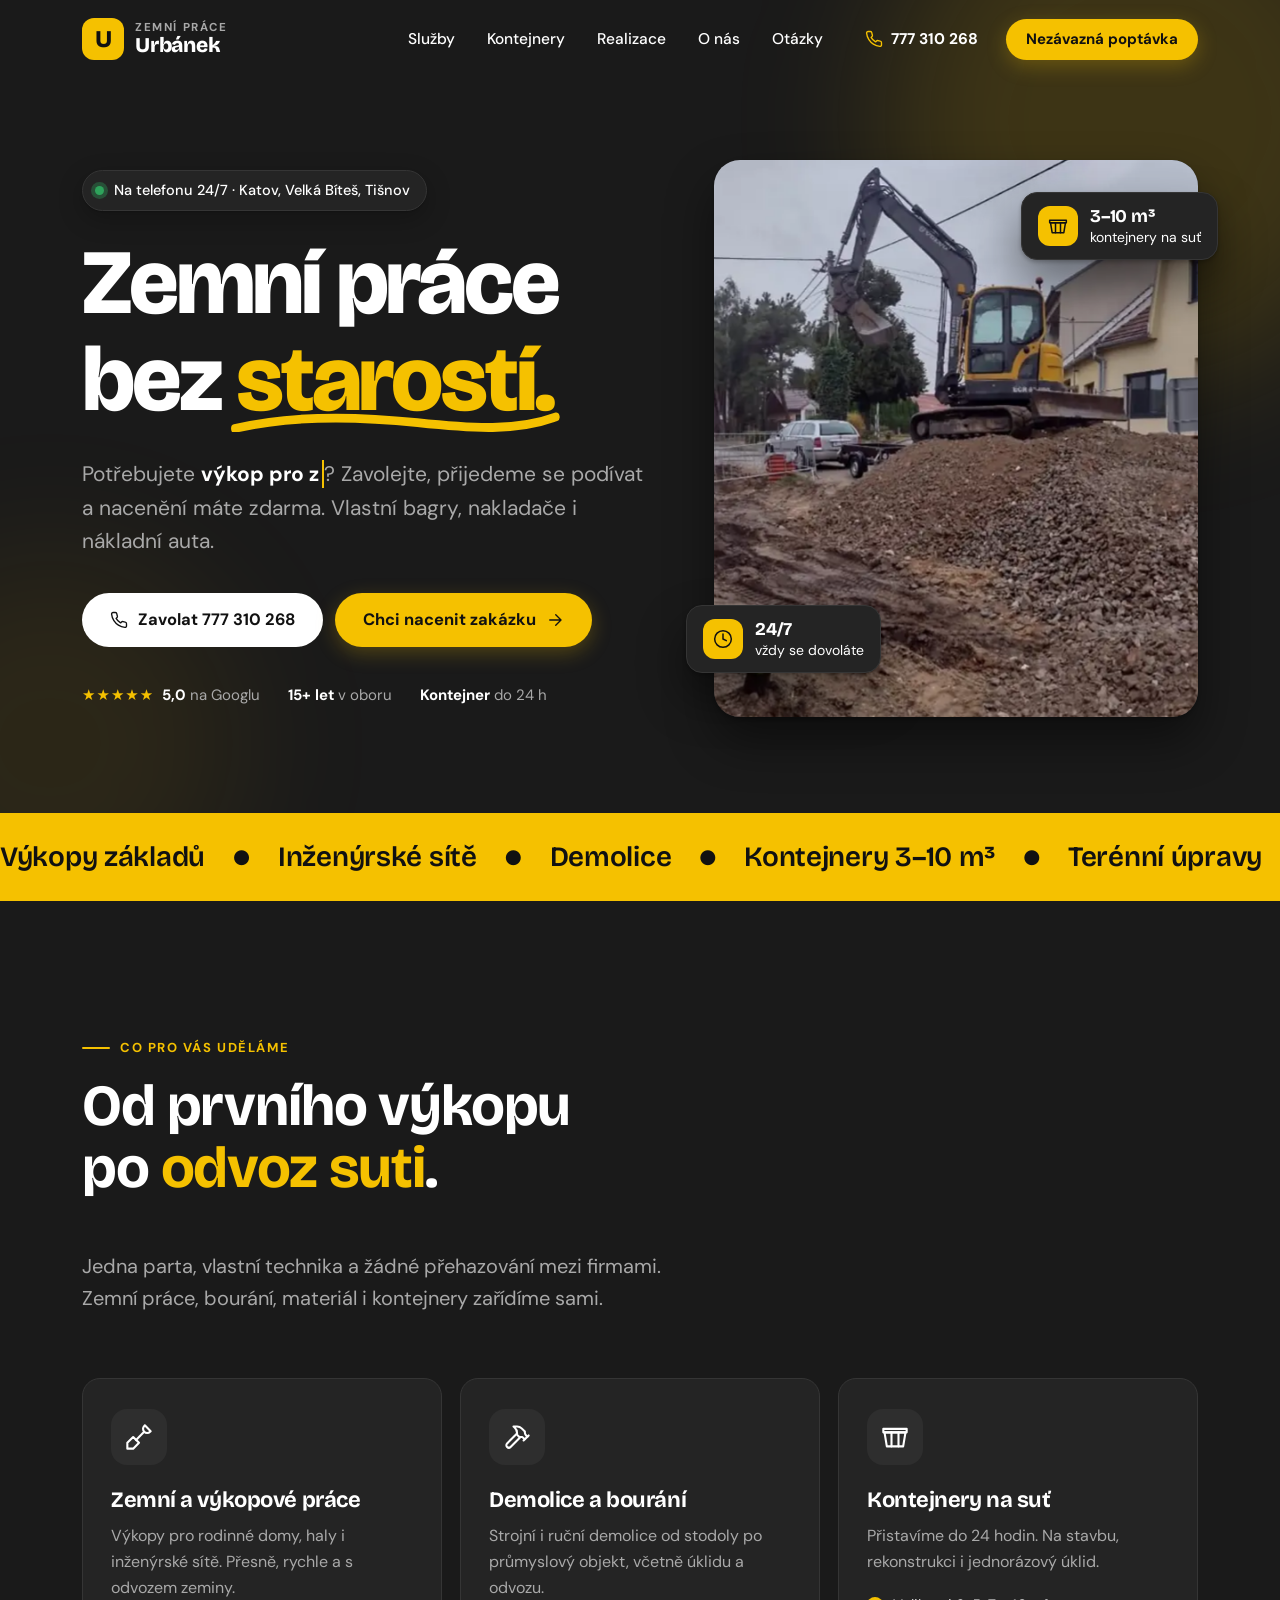
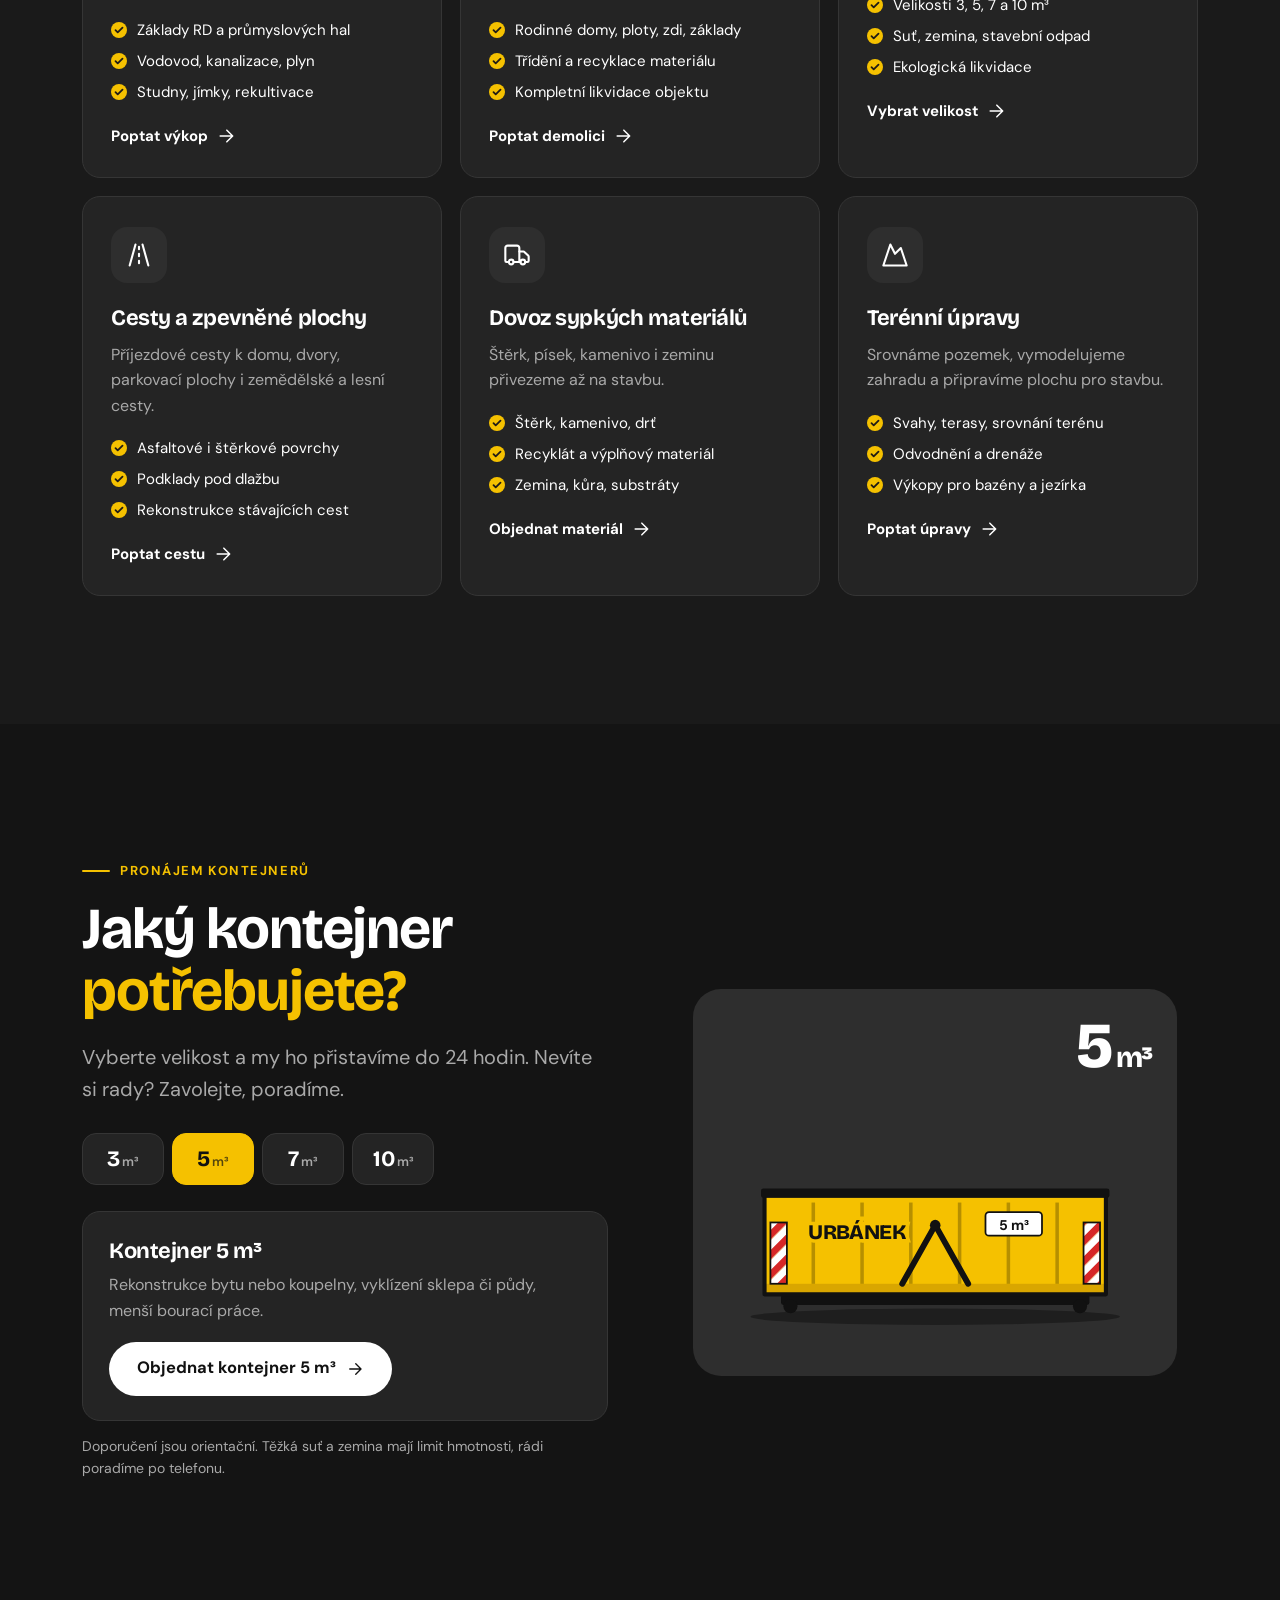
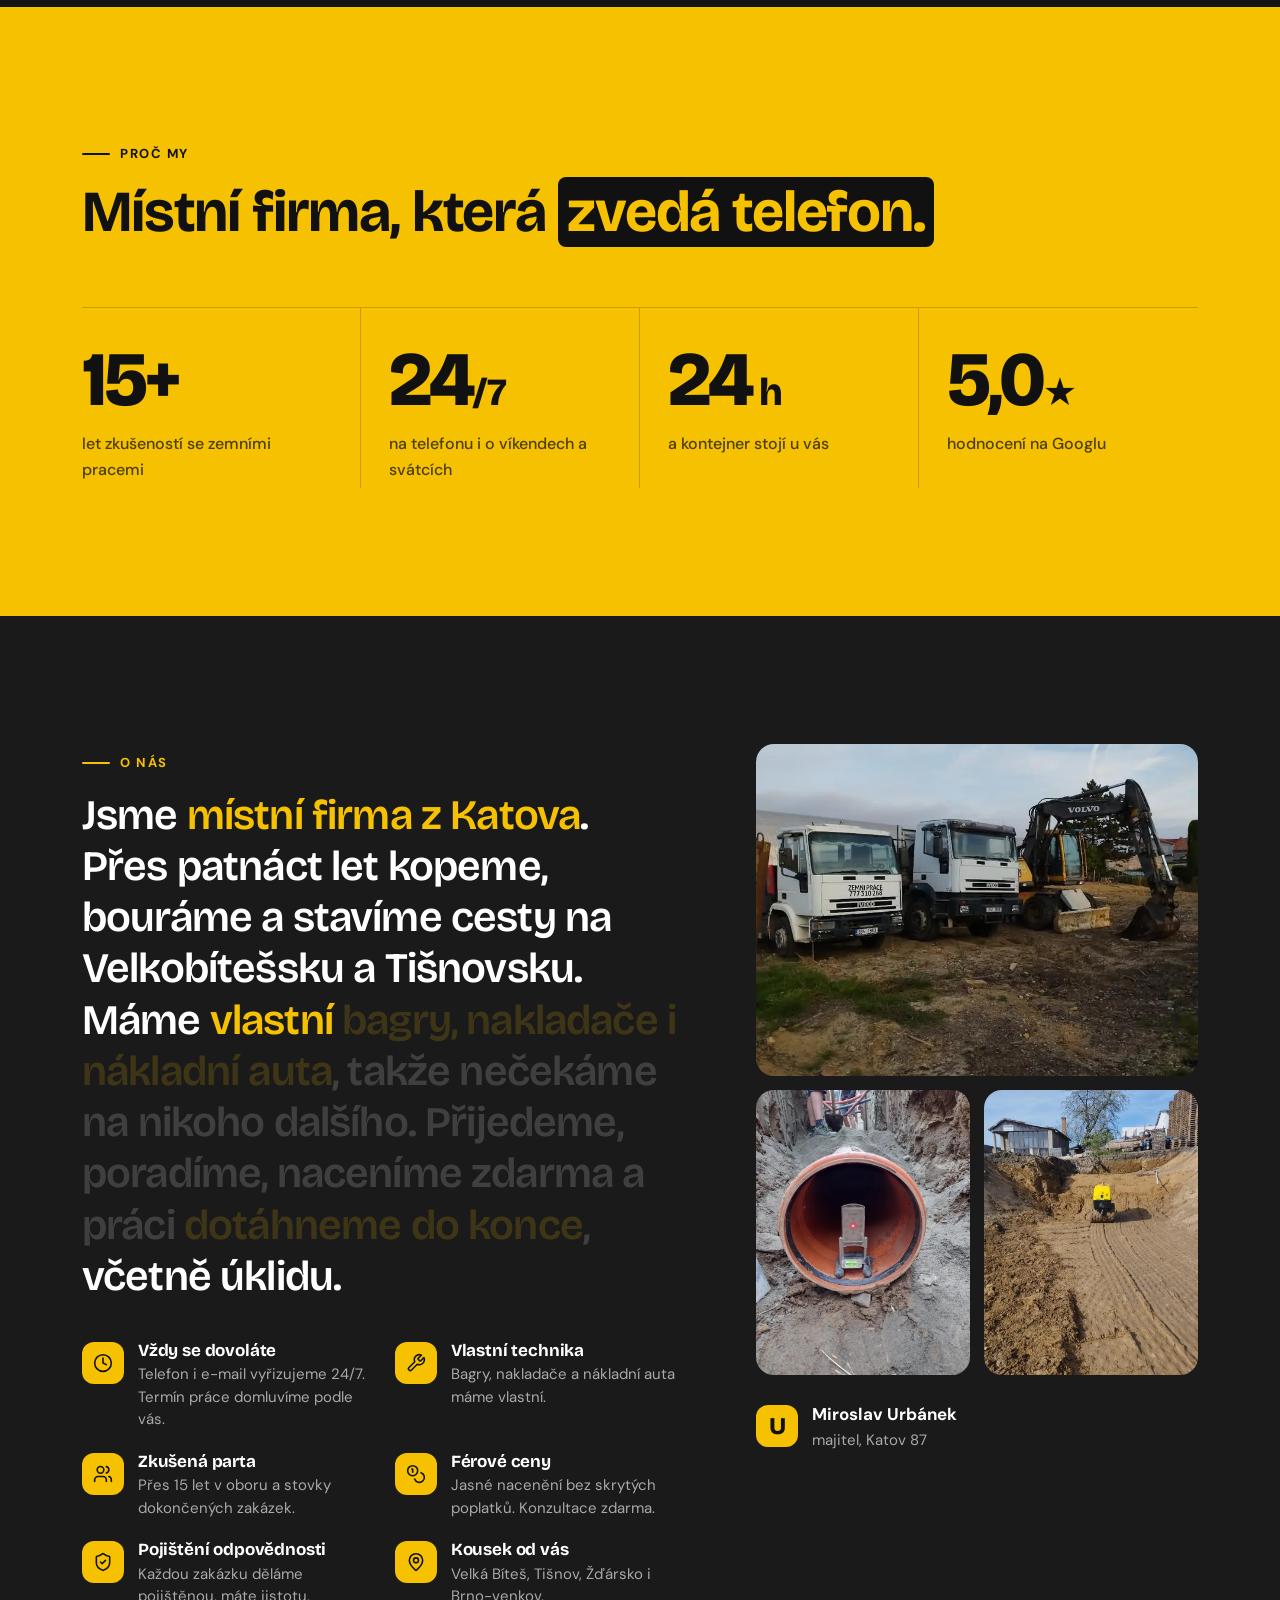
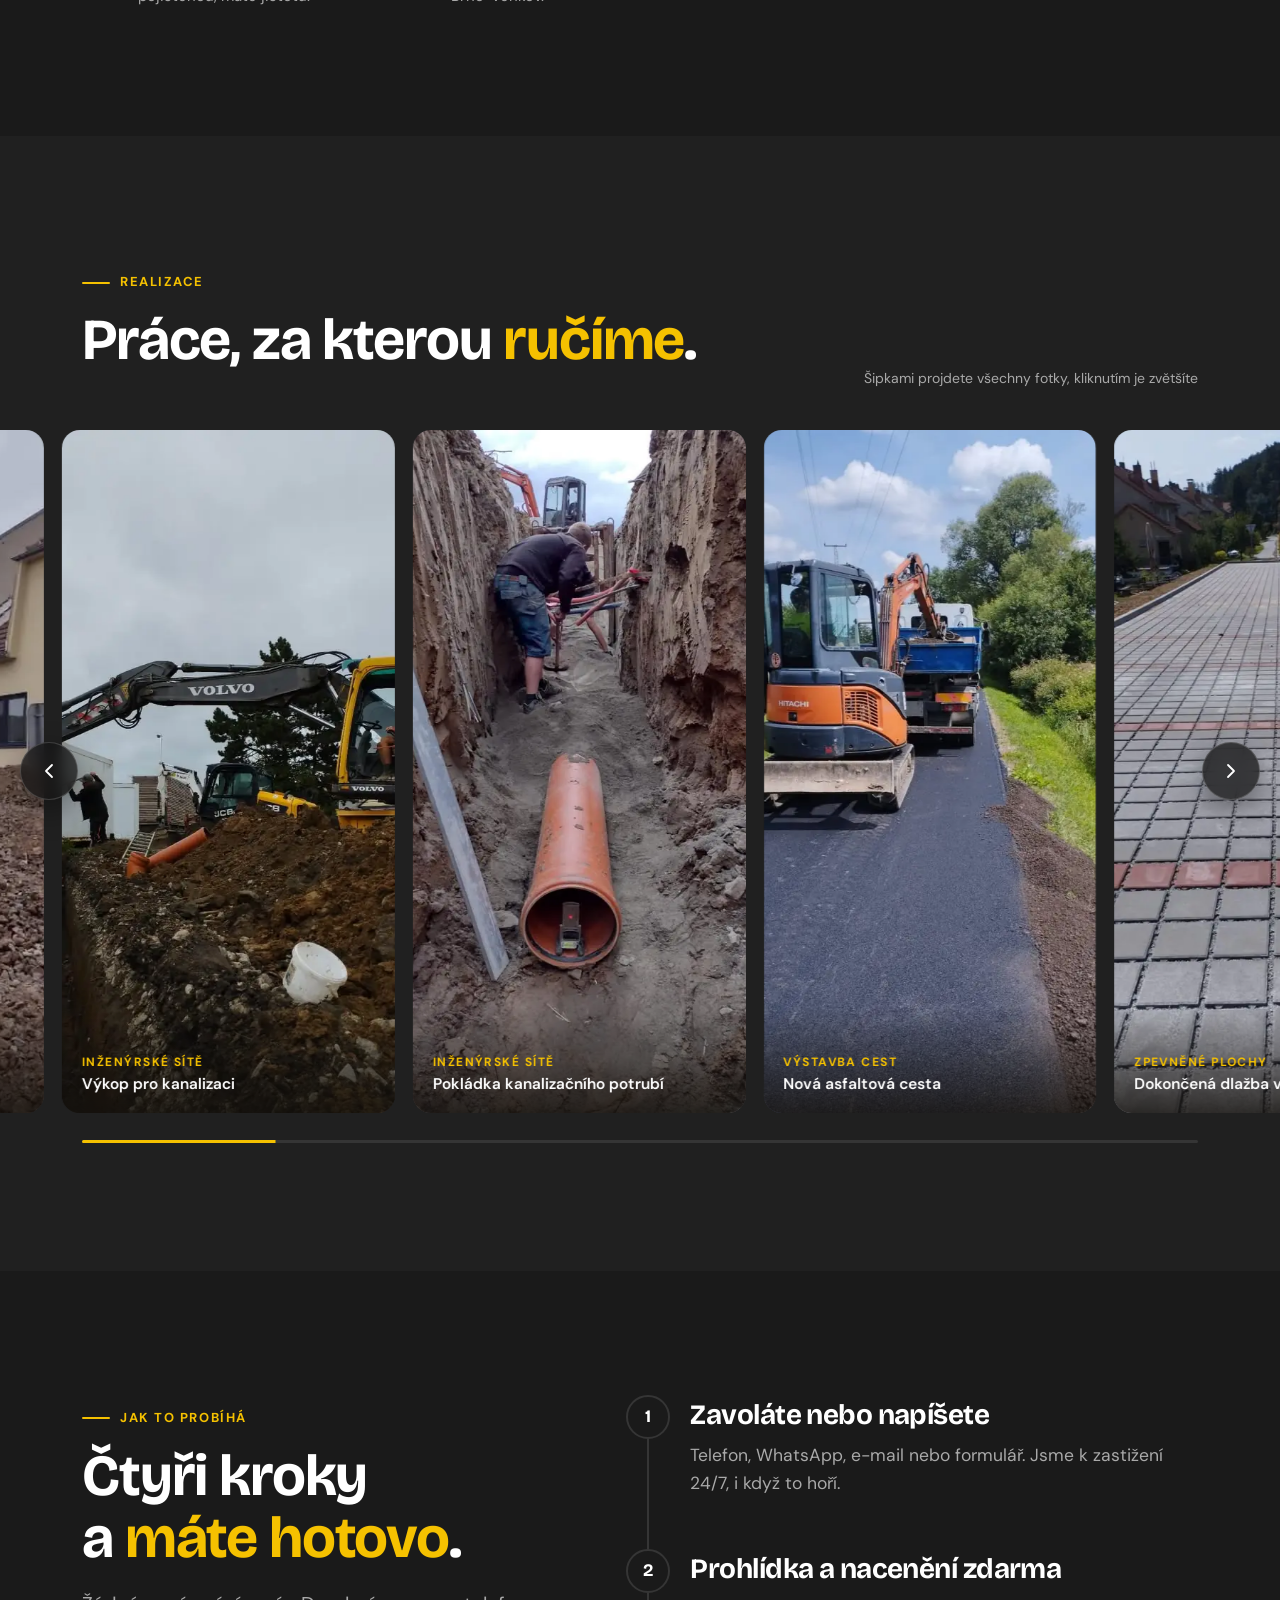
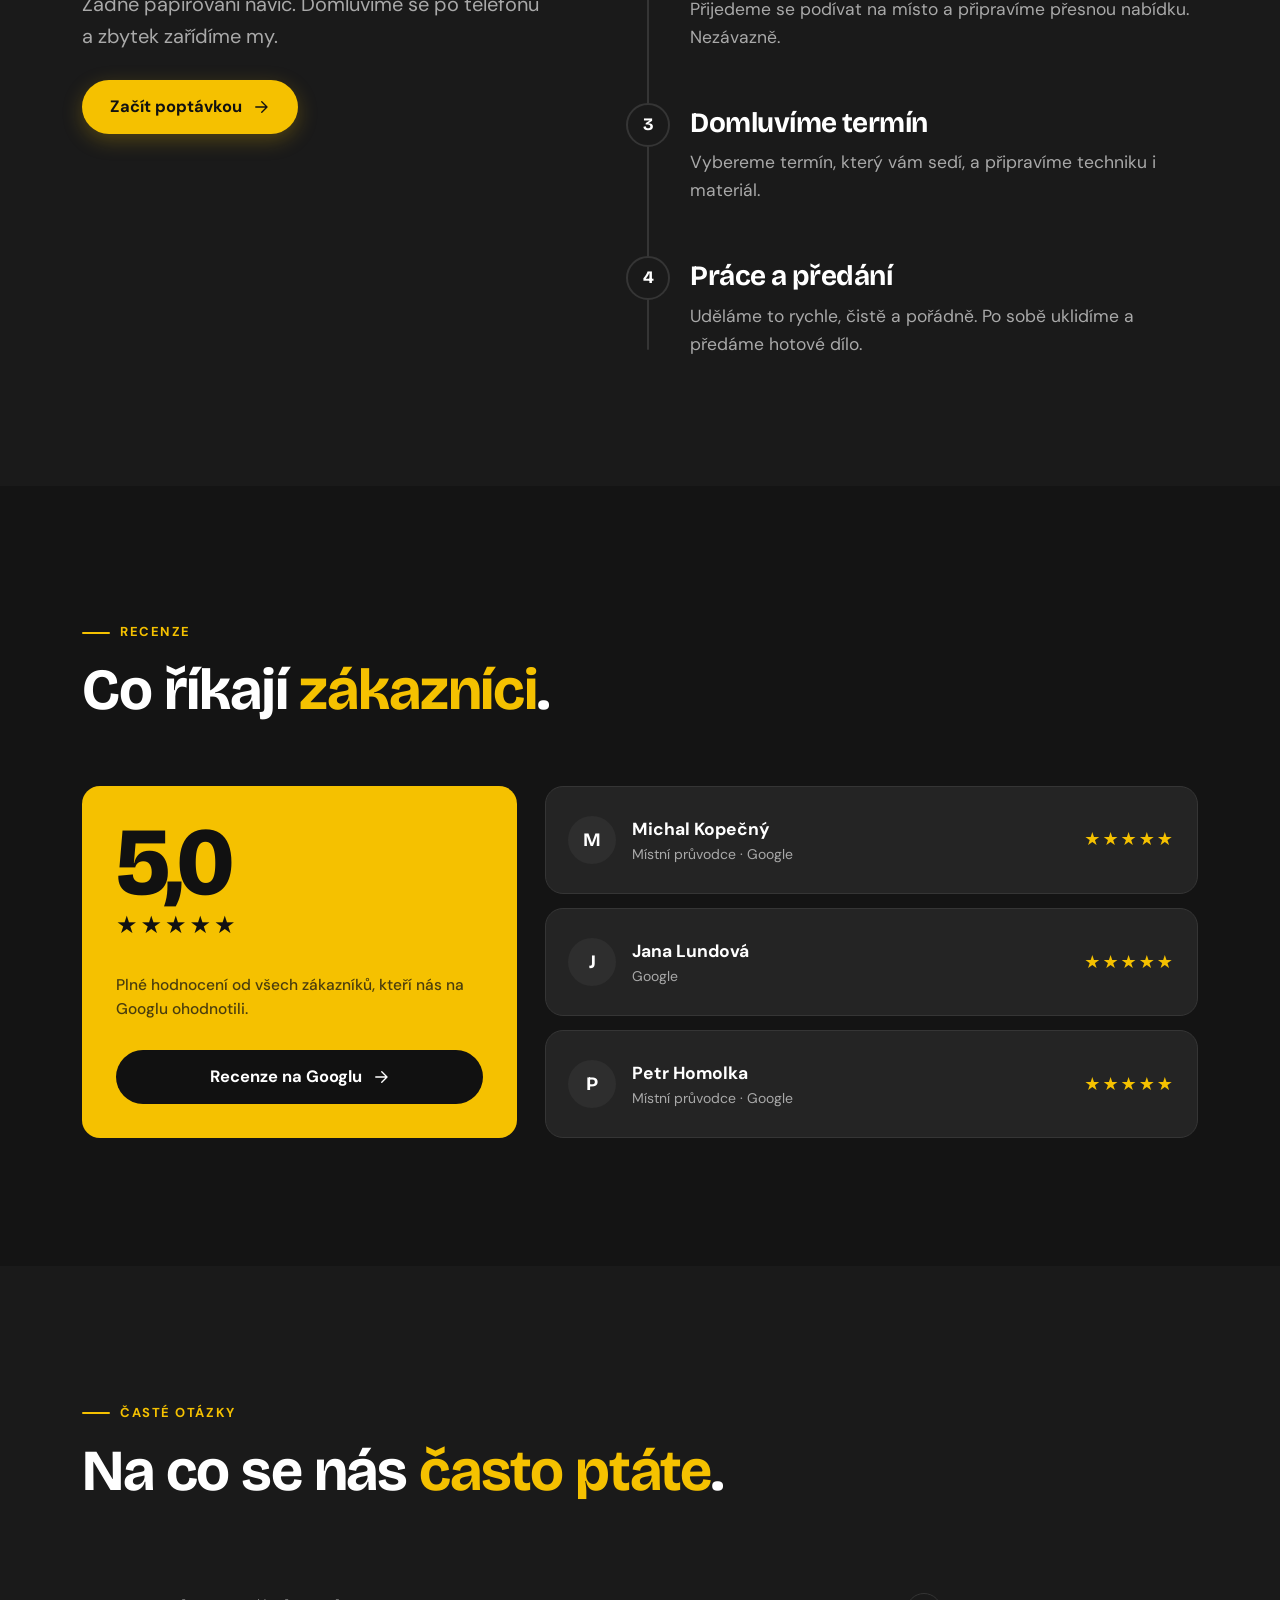
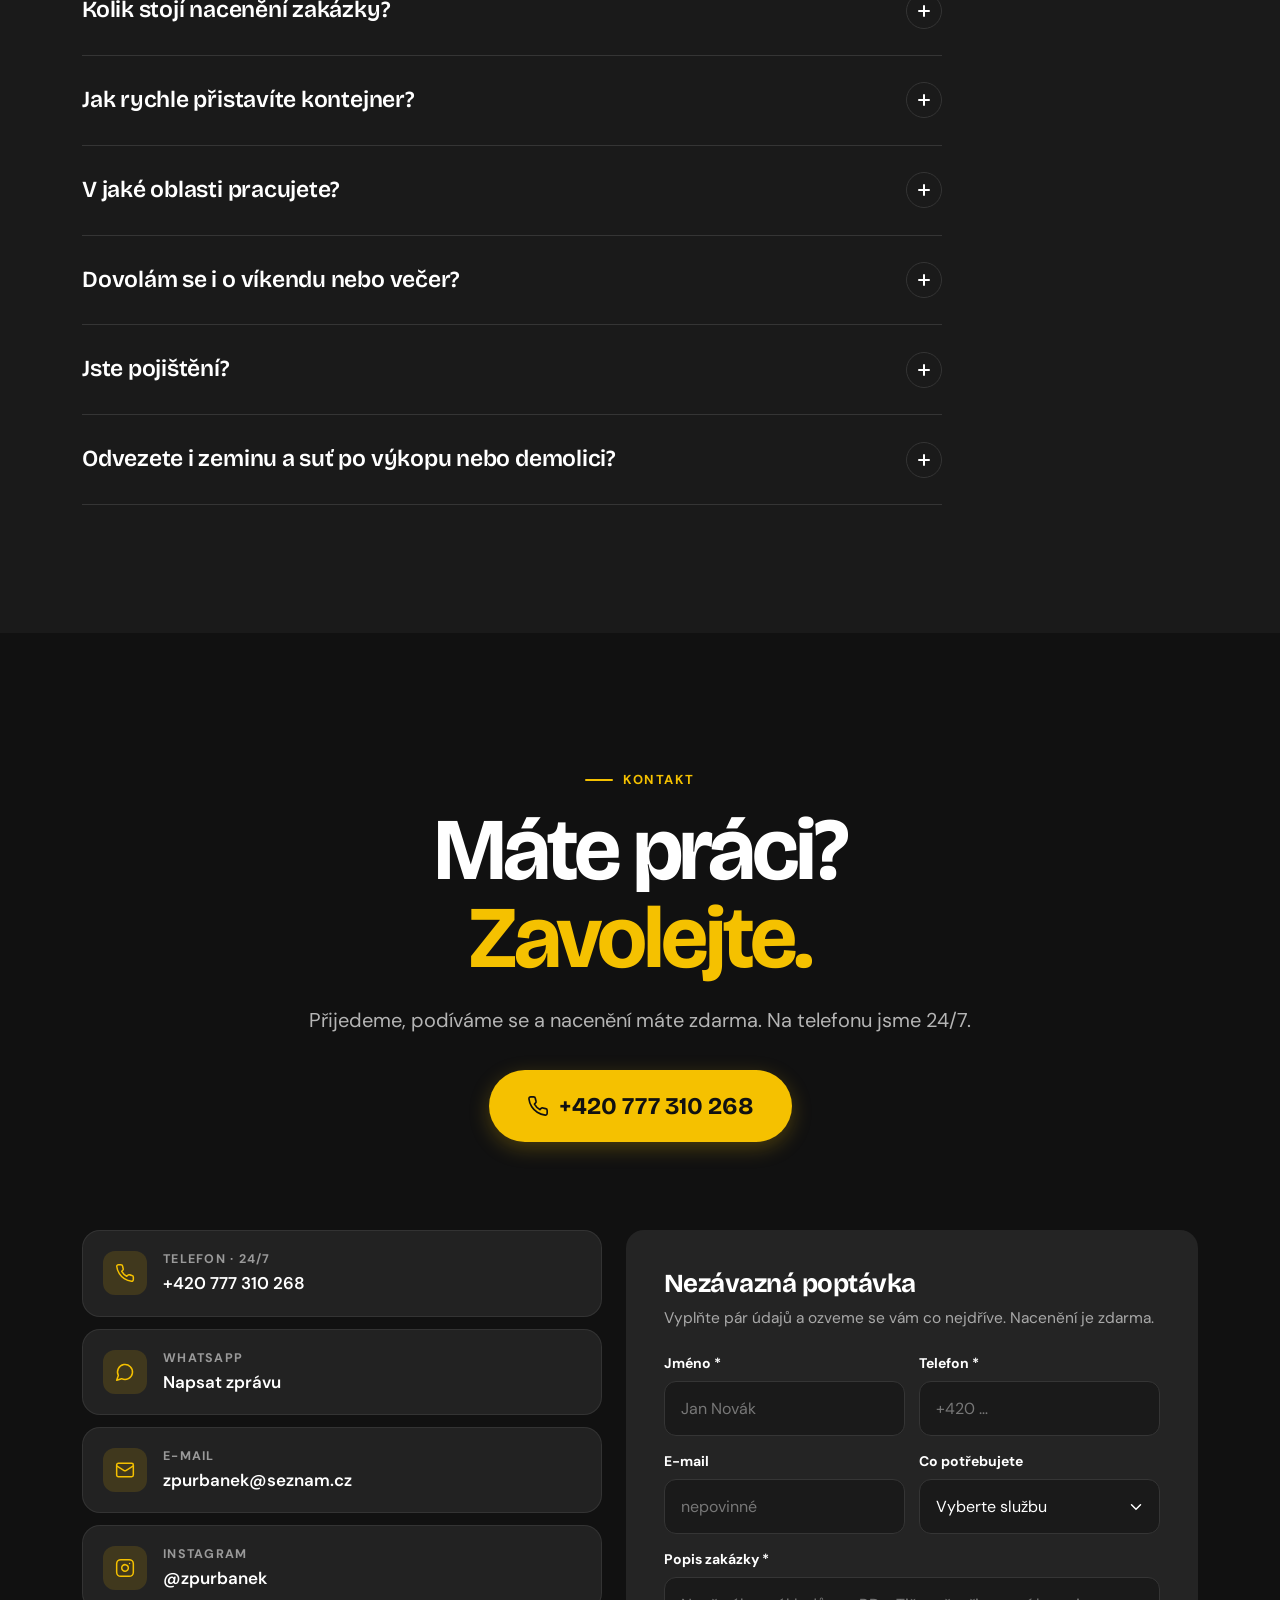
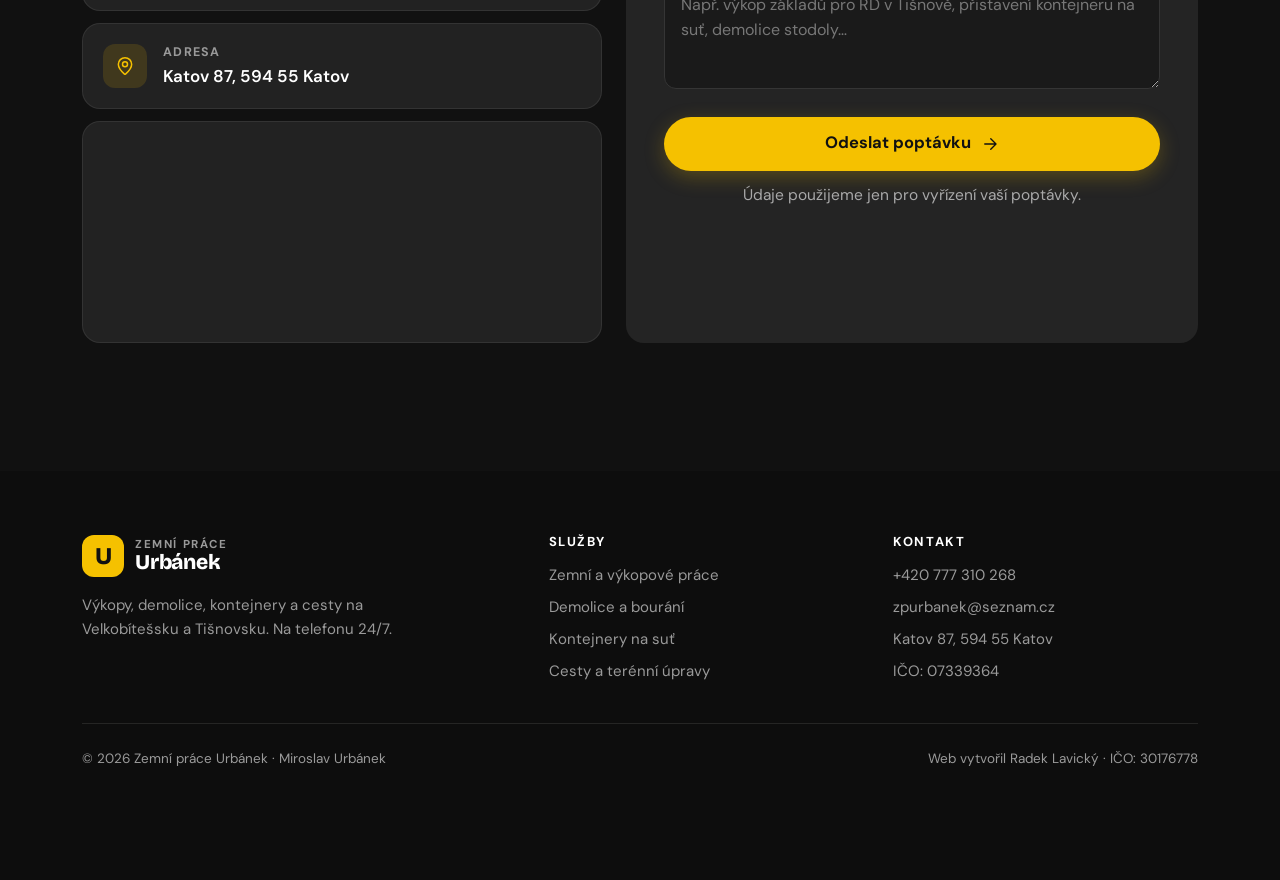
==== commit cc695da6: "Verze u CSS/JS, aby prohlížeč nepoužil starý skript z mezipaměti Co-Authored-By: Claude Opus 5.5 <no" ====
--- a/index.html
+++ b/index.html
@@ -27,7 +27,7 @@
   <link rel="preload" as="image" href="img/hero-900.webp" imagesrcset="img/hero-900.webp 900w, img/hero-1600.webp 1600w" imagesizes="(max-width: 900px) 92vw, 46vw" />
 
   <script>document.documentElement.classList.add('js')</script>
-  <link rel="stylesheet" href="styles.css" />
+  <link rel="stylesheet" href="styles.css?v=20261031c" />
 
   <script type="application/ld+json">
   {
@@ -558,6 +558,6 @@
   <div class="lb__cap" id="lbCap"></div>
 </div>
 
-<script src="script.js" defer></script>
+<script src="script.js?v=20261031c" defer></script>
 </body>
 </html>
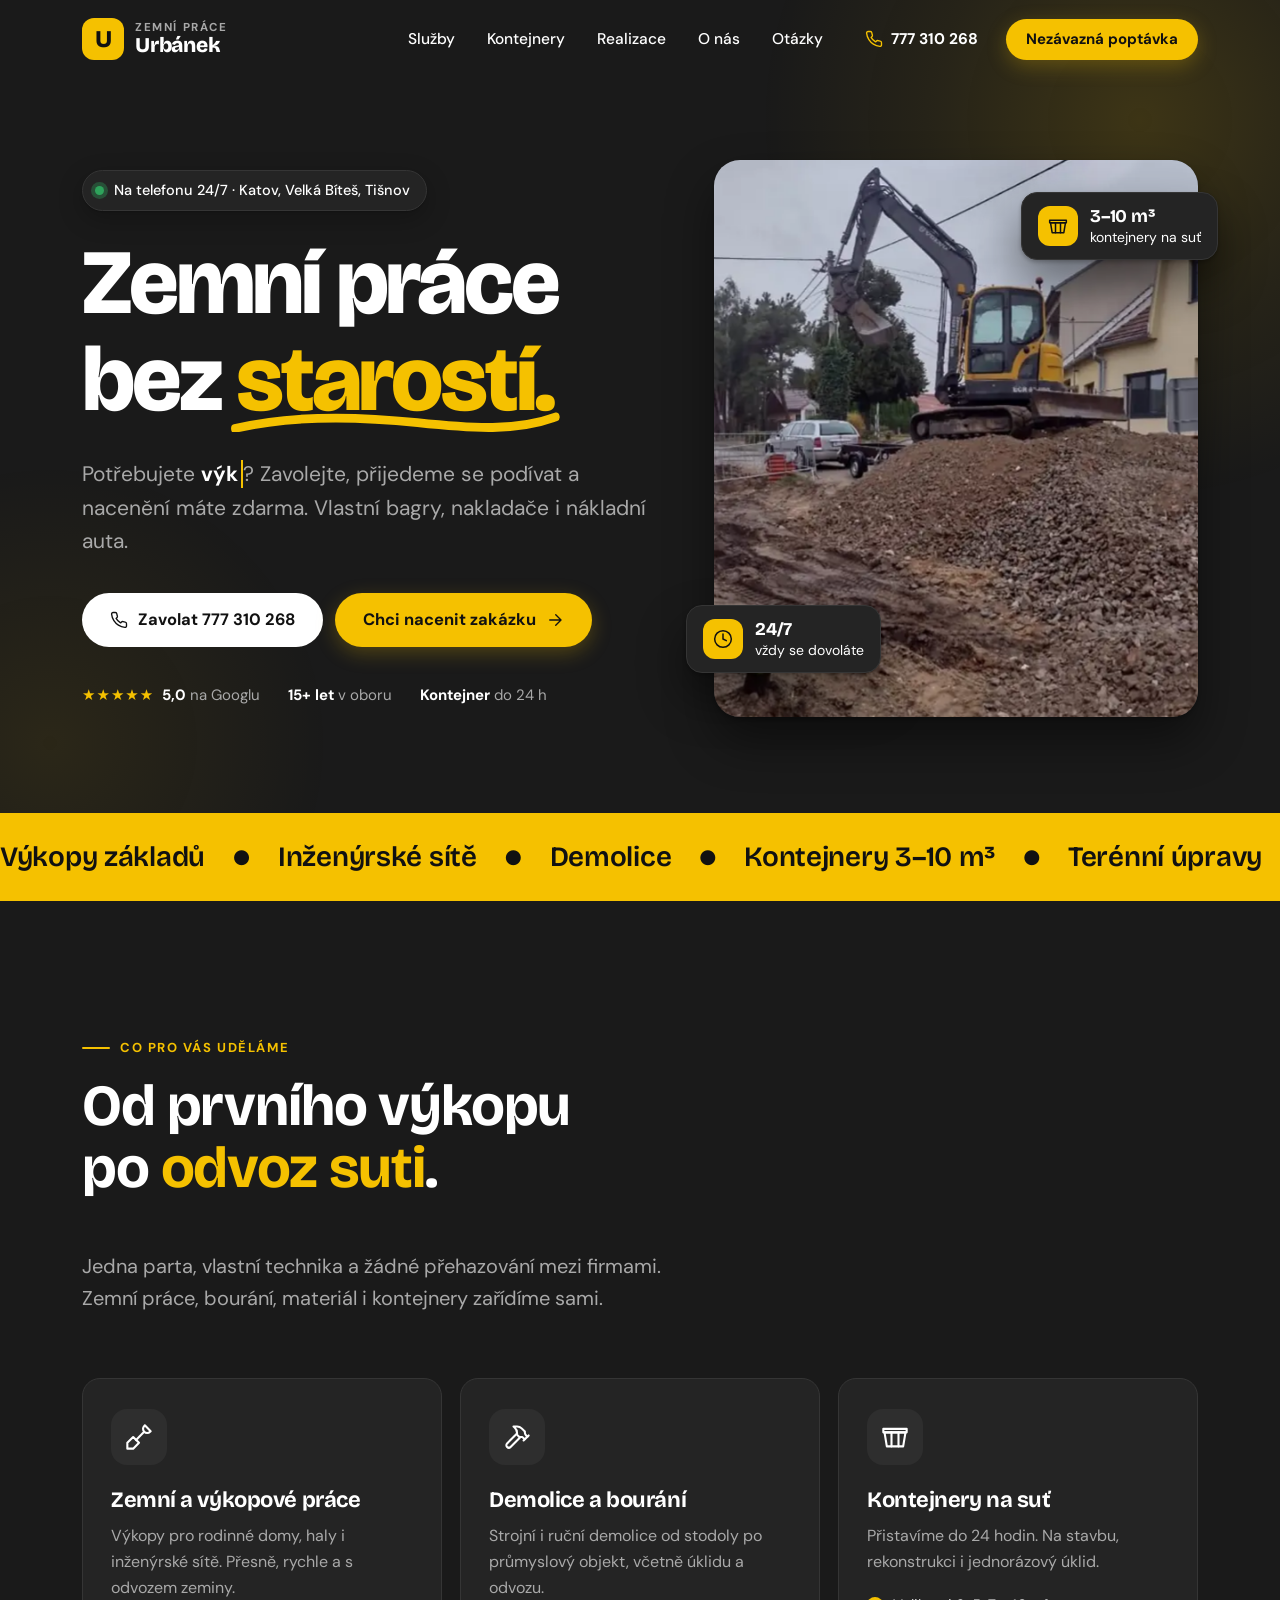
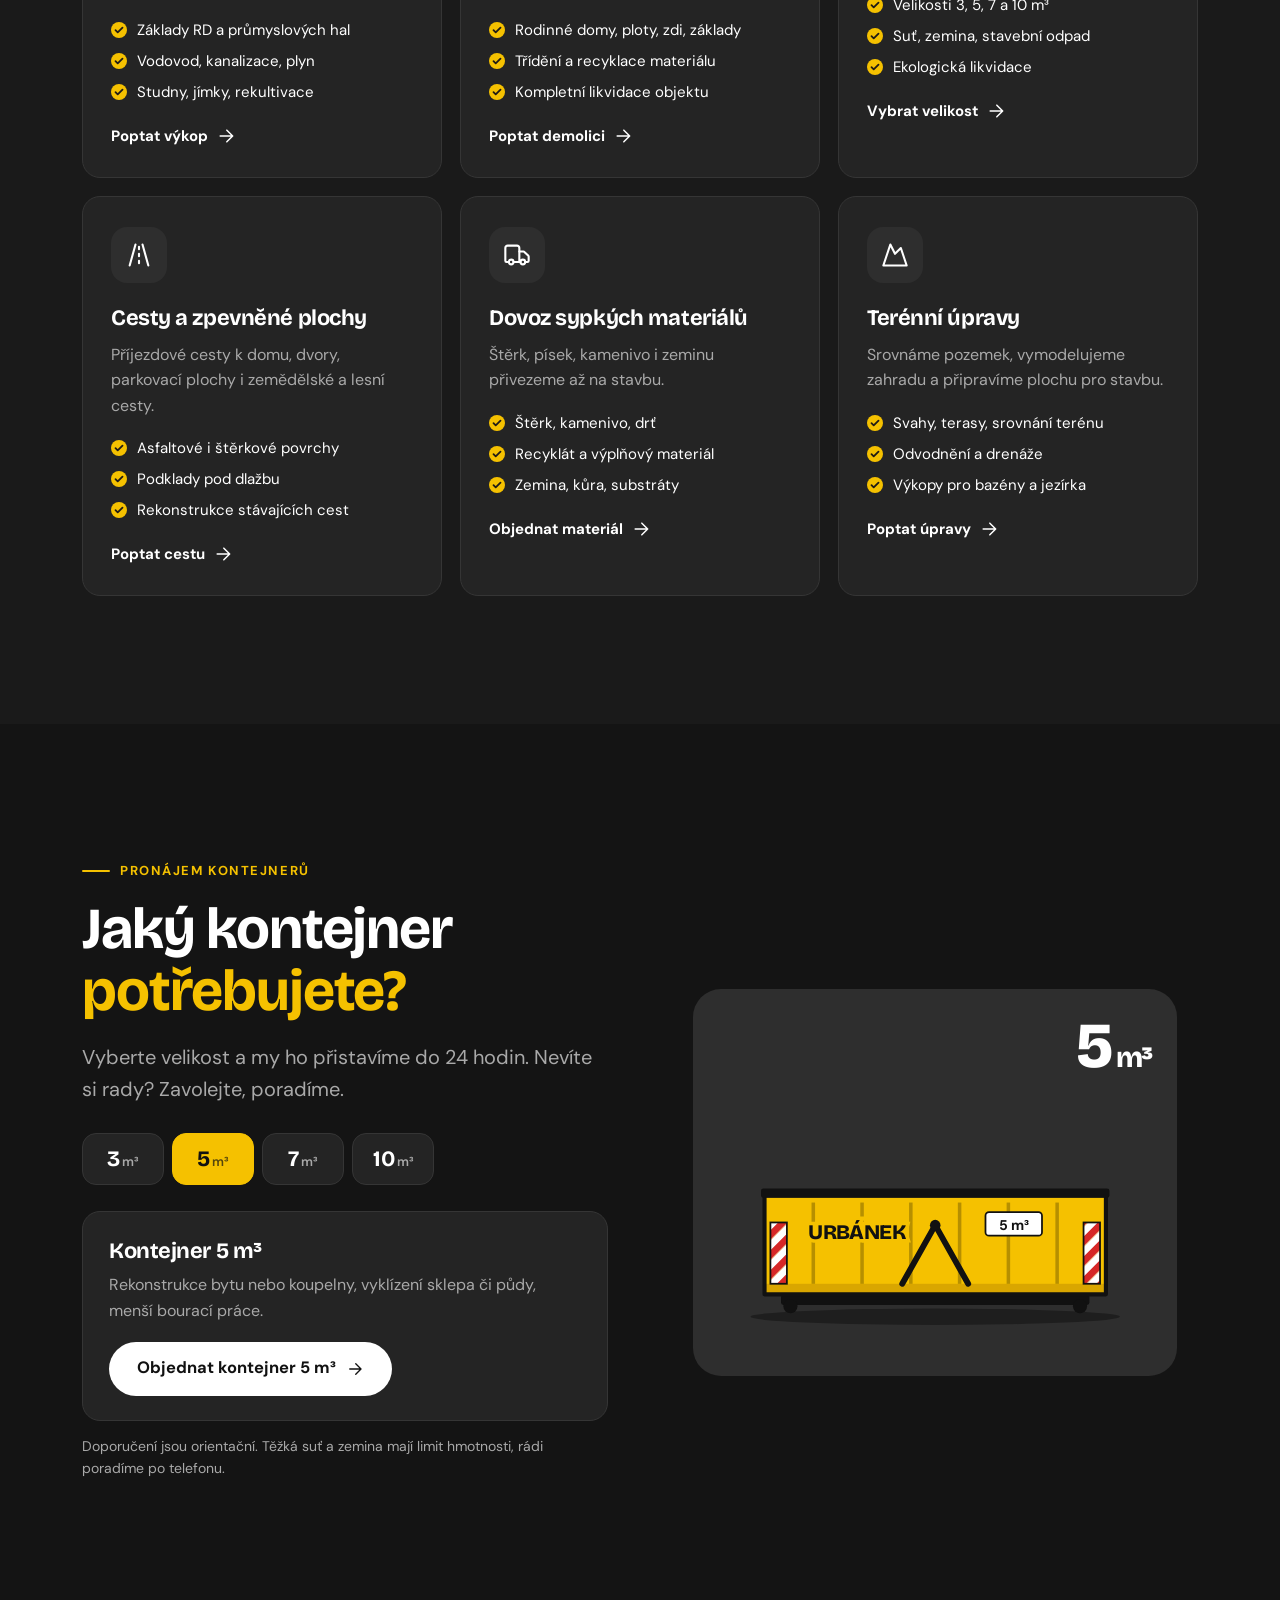
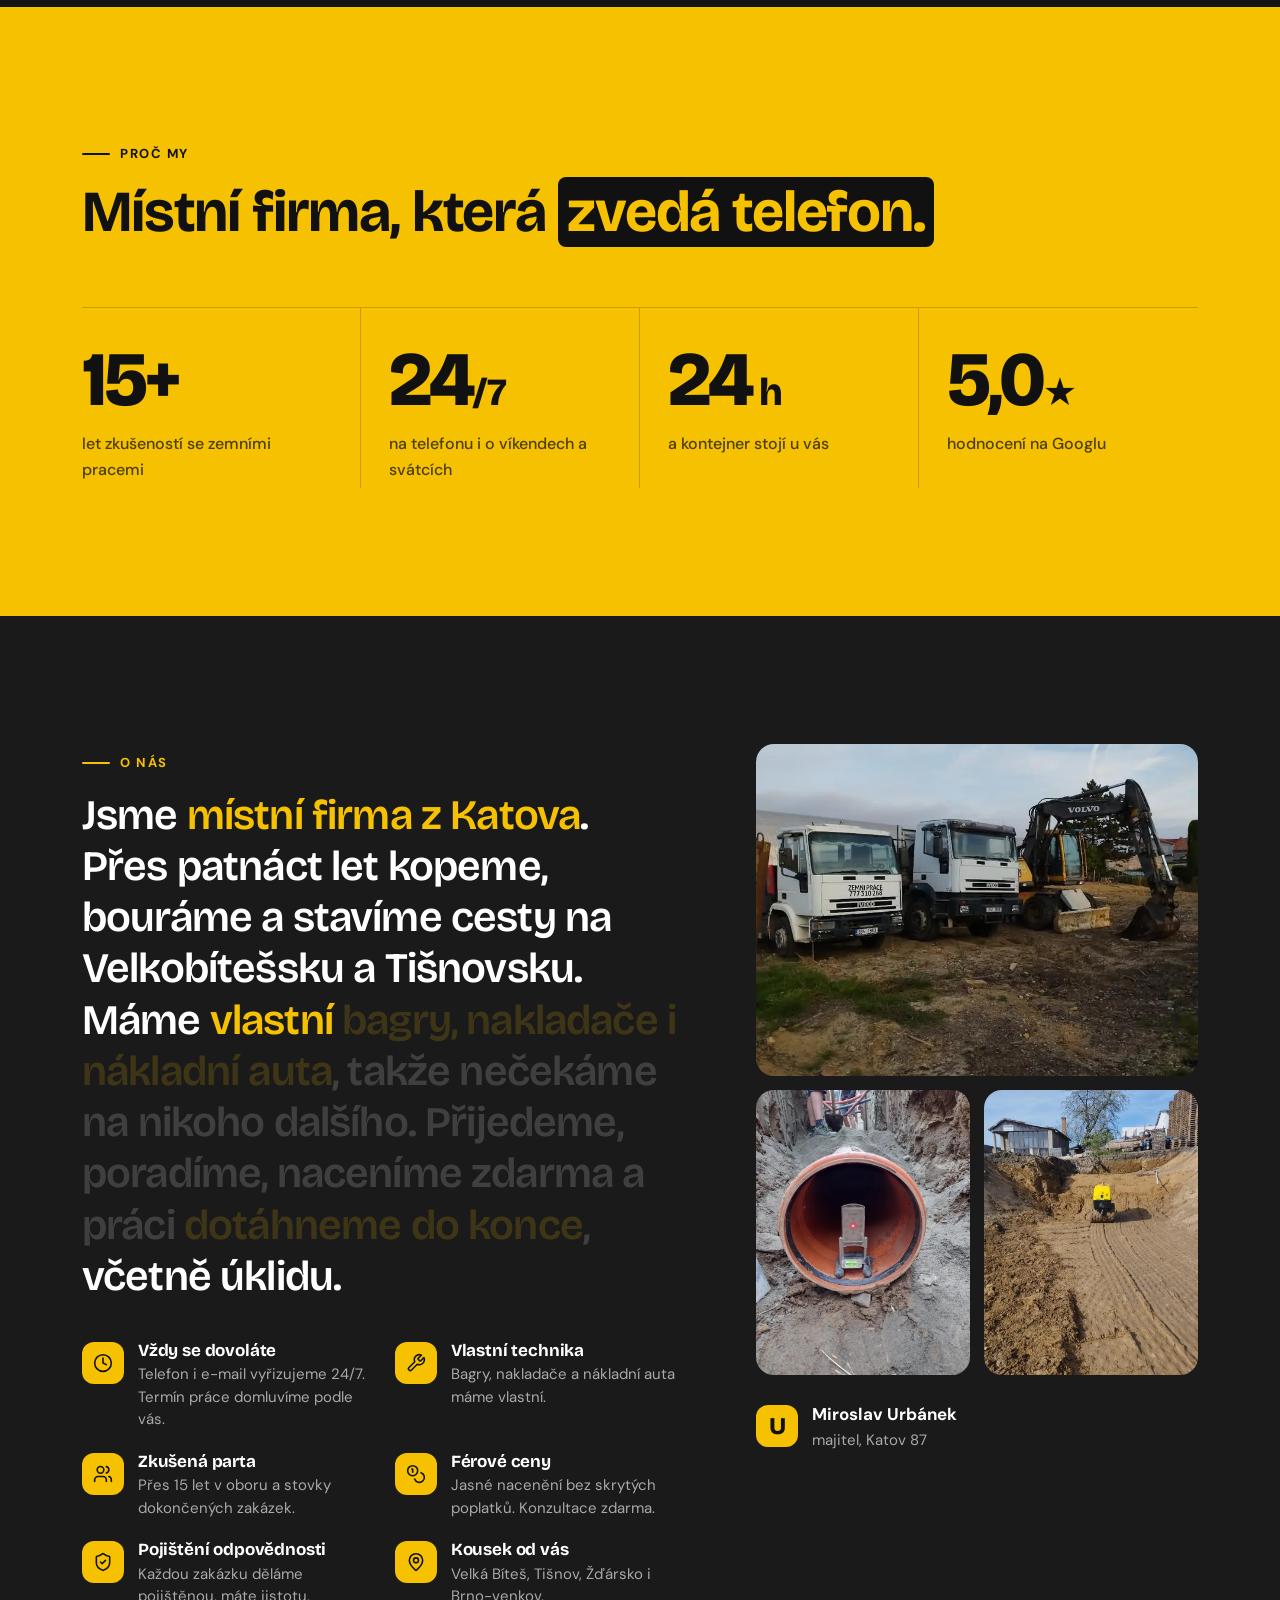
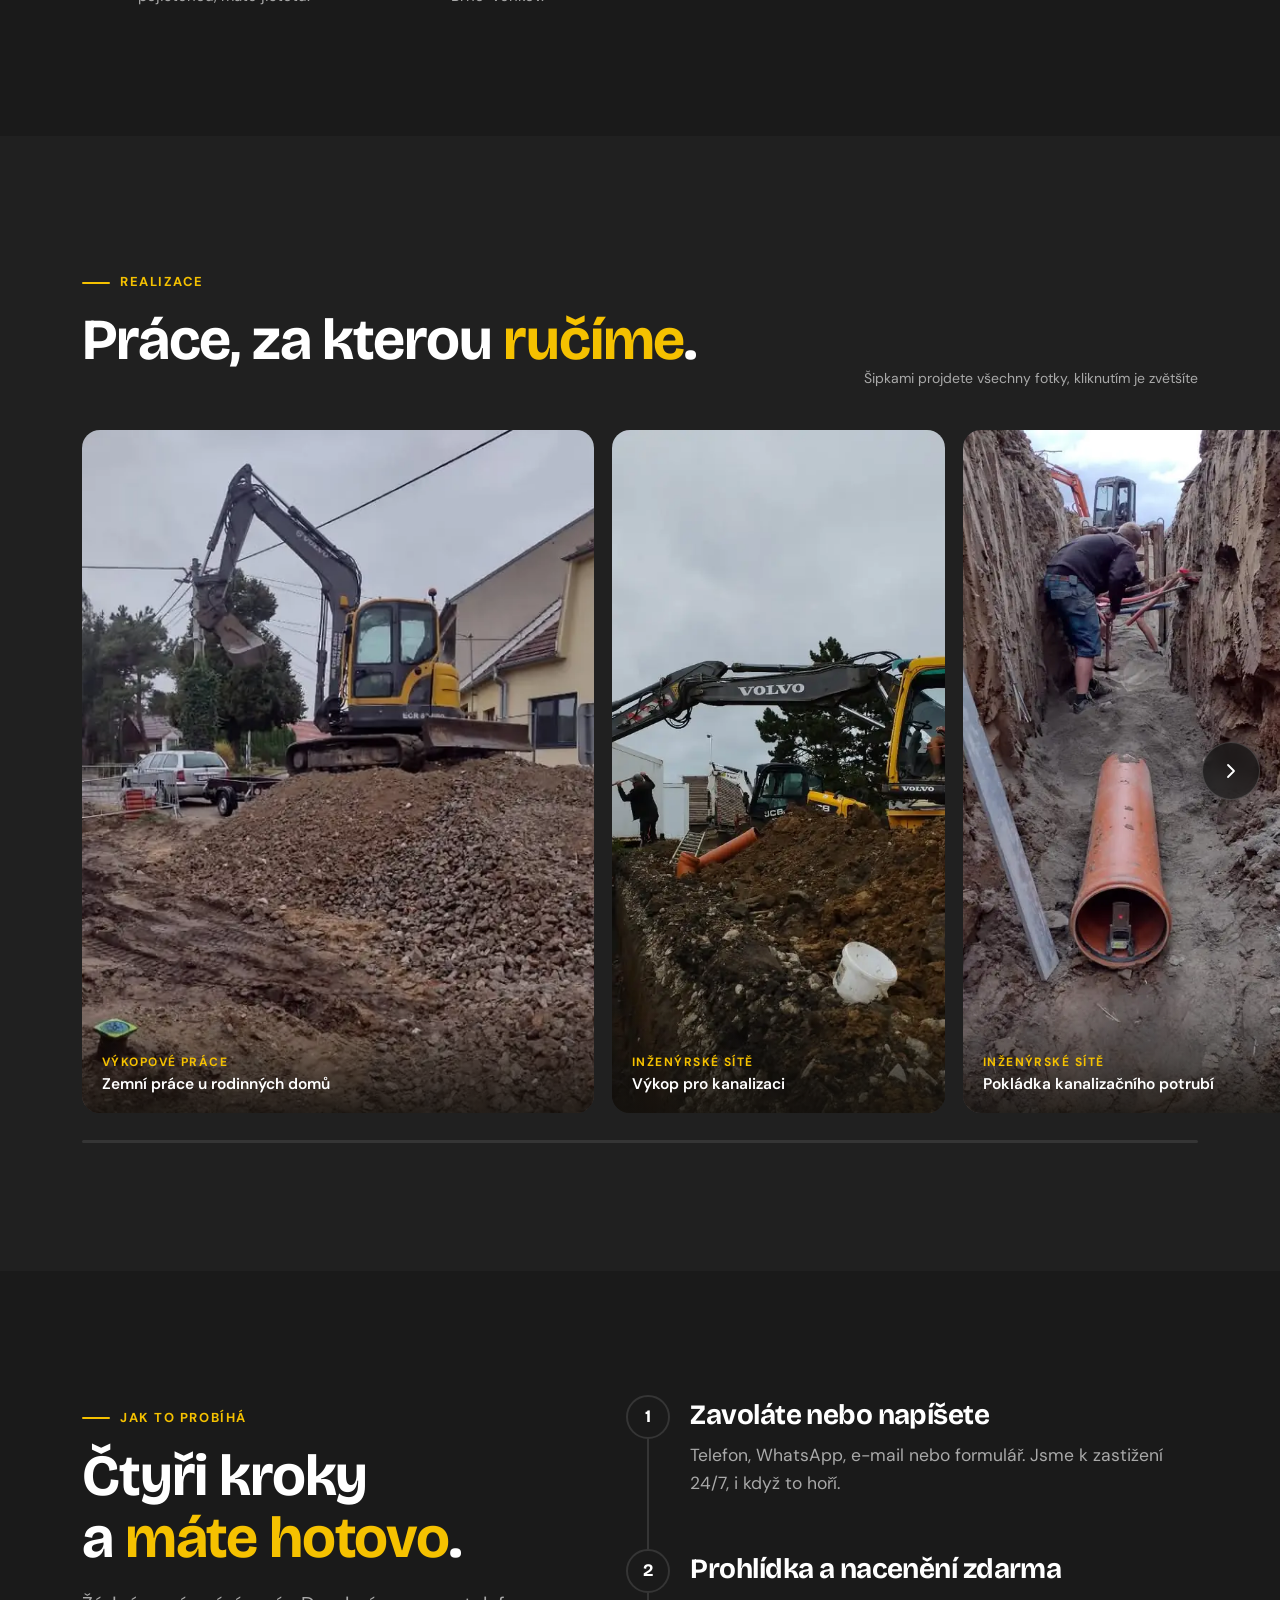
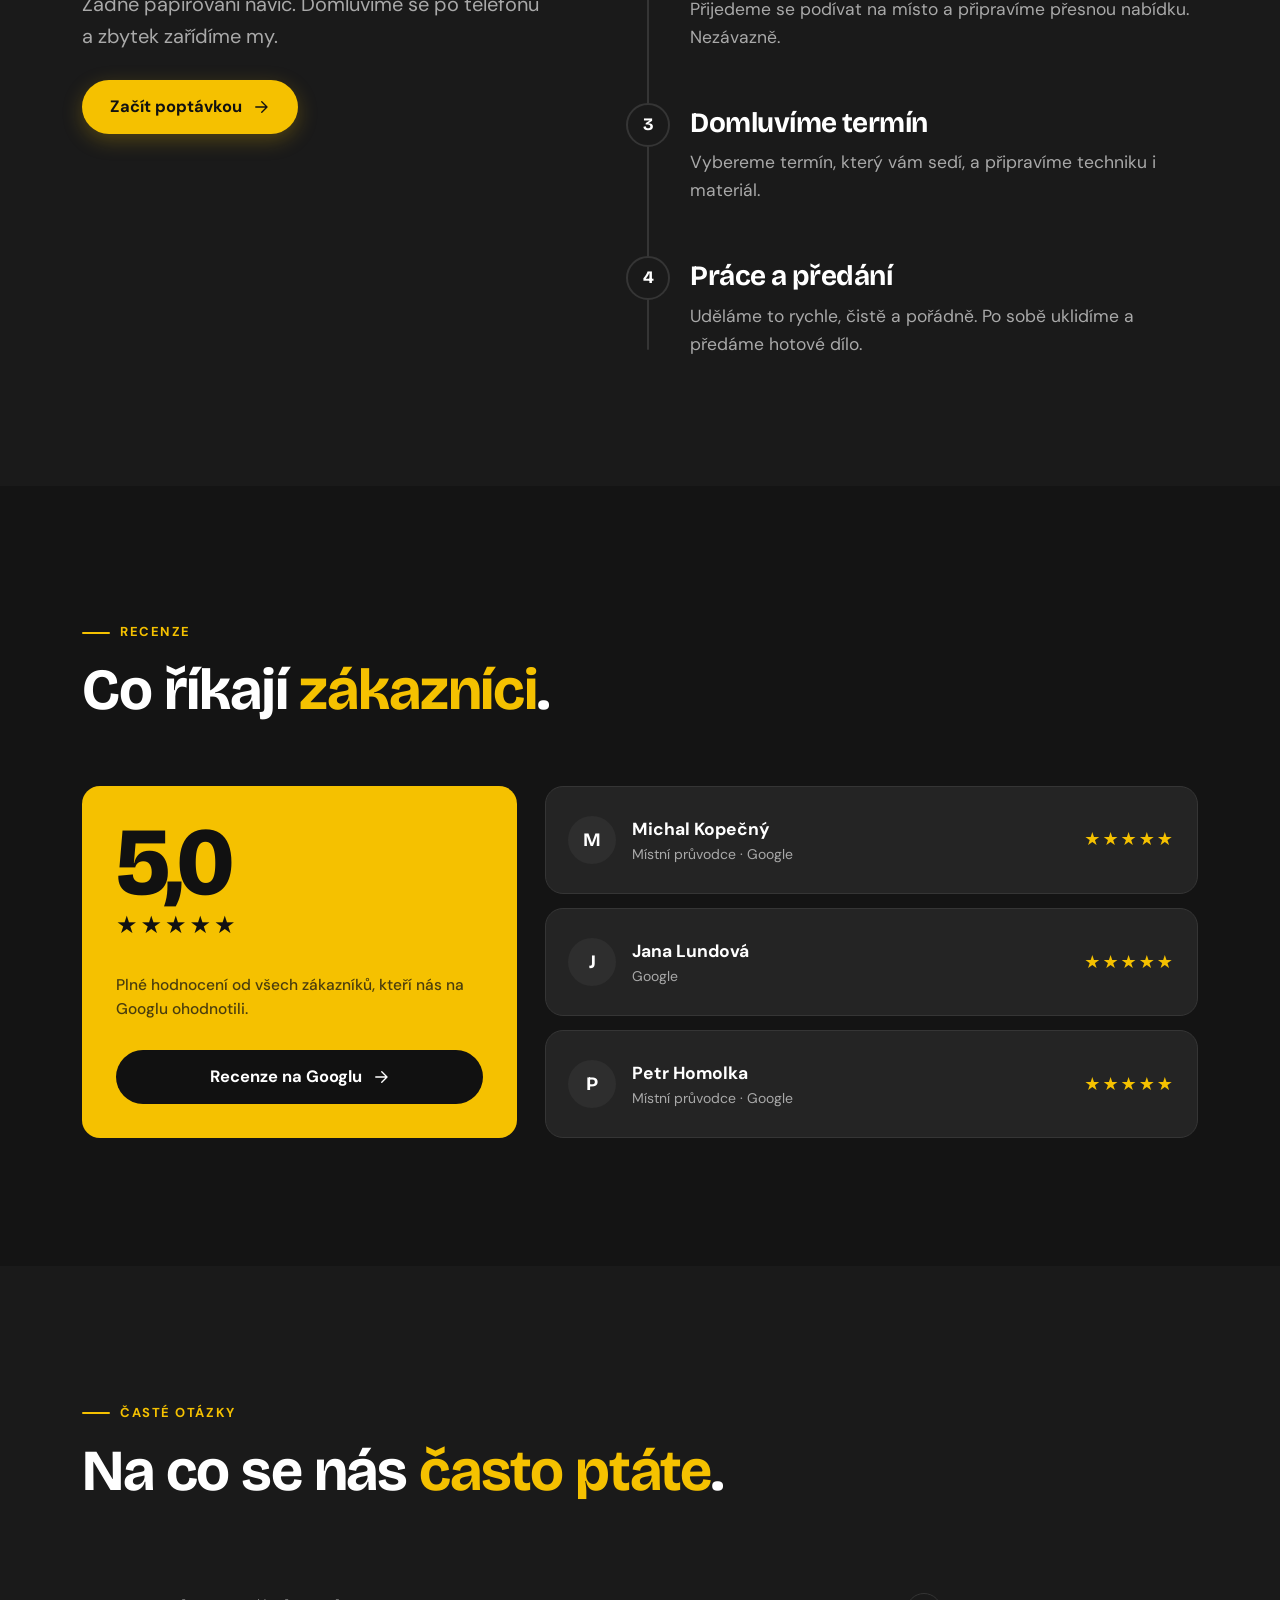
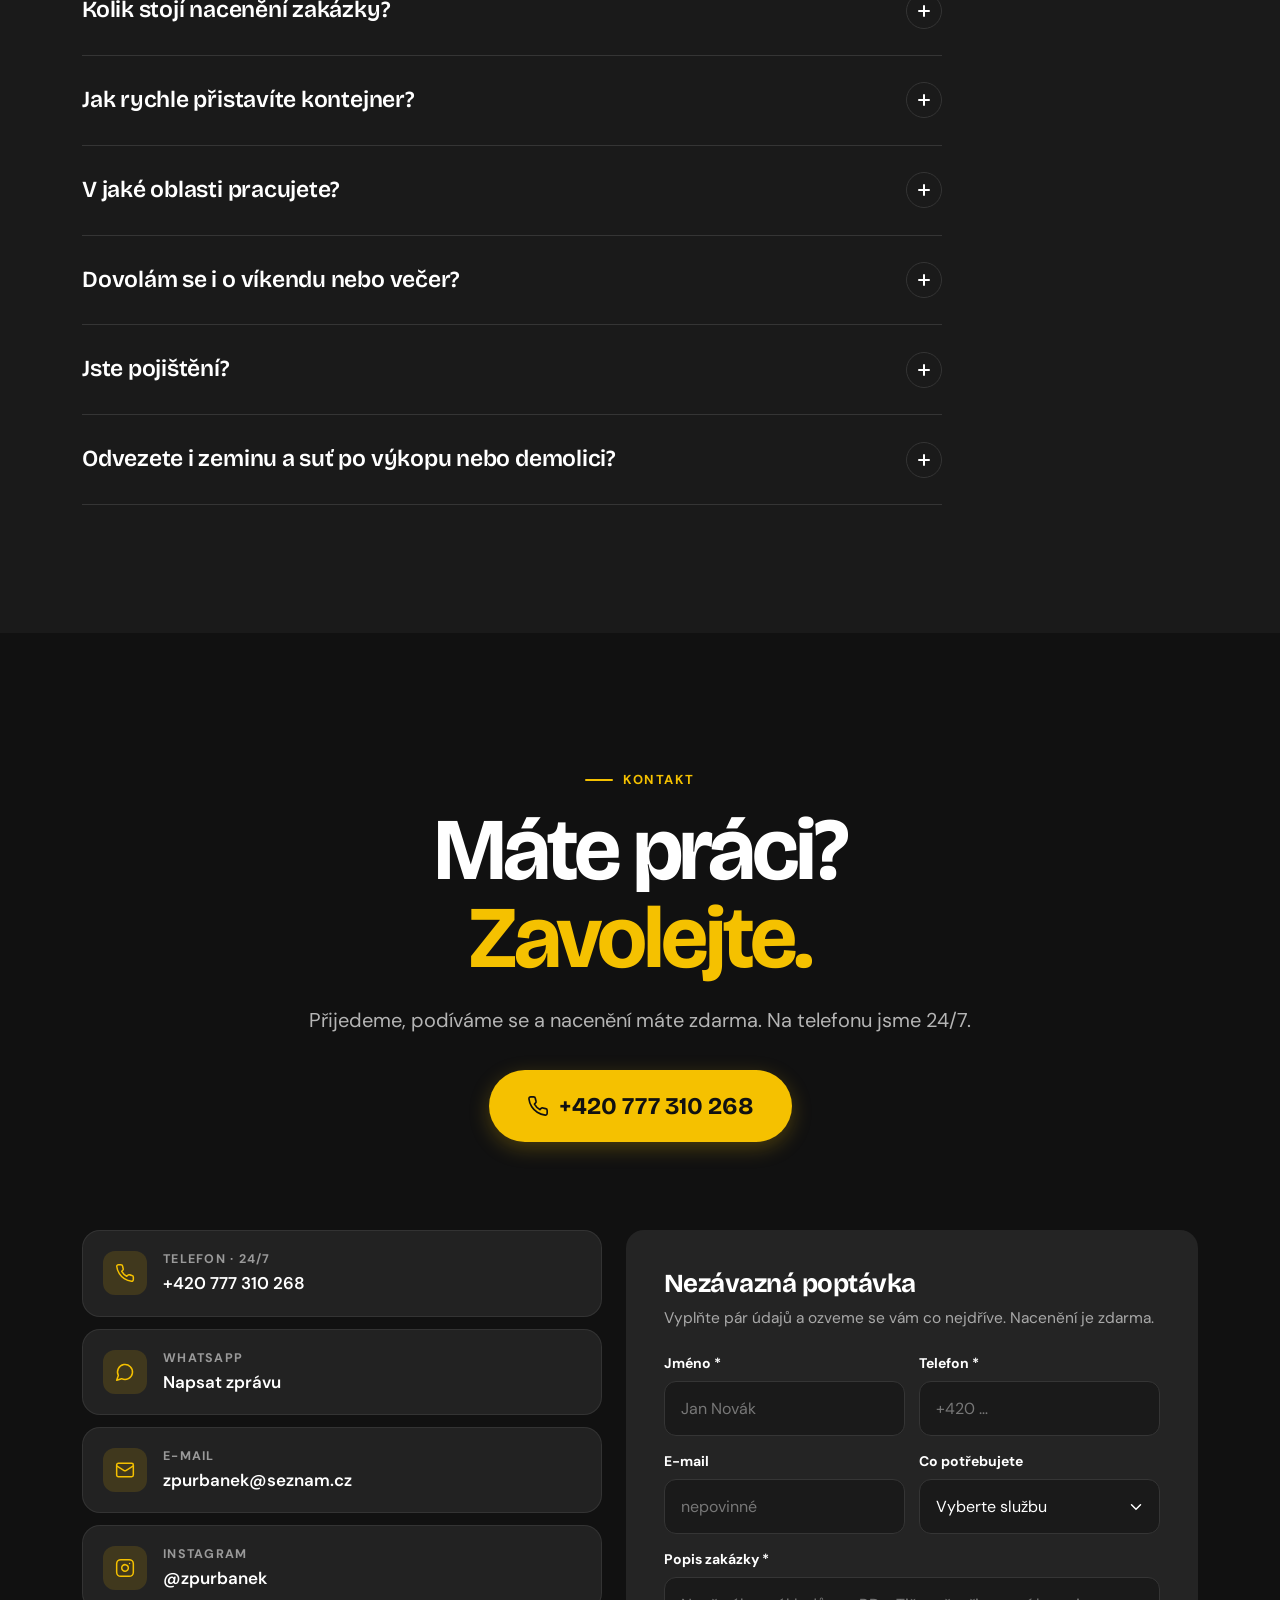
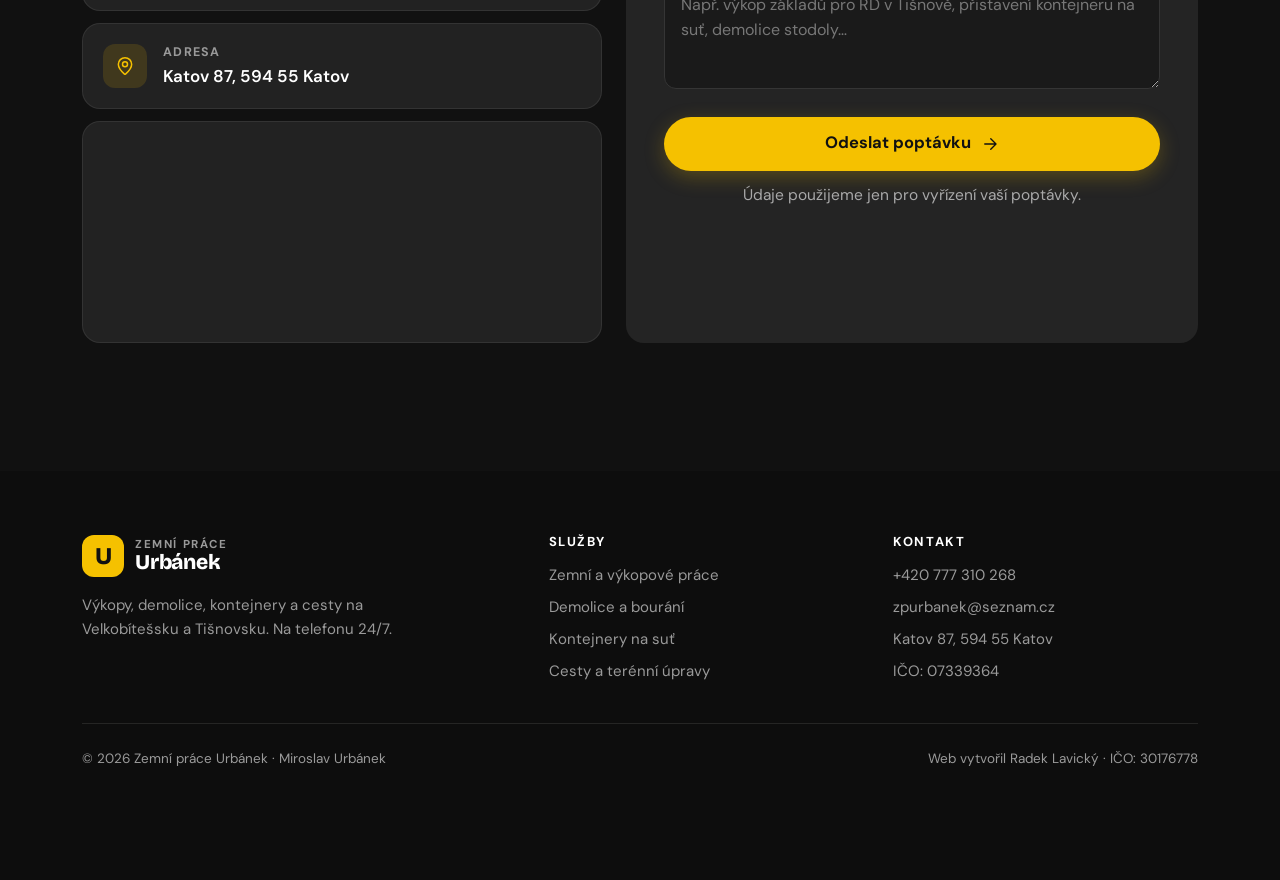
==== commit 44546c9f: "Plynulejší scroll na mobilu: bez blur filtrů, scroll handler bez měření layoutu Co-Authored-By: Clau" ====
--- a/index.html
+++ b/index.html
@@ -27,7 +27,7 @@
   <link rel="preload" as="image" href="img/hero-900.webp" imagesrcset="img/hero-900.webp 900w, img/hero-1600.webp 1600w" imagesizes="(max-width: 900px) 92vw, 46vw" />
 
   <script>document.documentElement.classList.add('js')</script>
-  <link rel="stylesheet" href="styles.css?v=20261031c" />
+  <link rel="stylesheet" href="styles.css?v=20261031d" />
 
   <script type="application/ld+json">
   {
@@ -558,6 +558,6 @@
   <div class="lb__cap" id="lbCap"></div>
 </div>
 
-<script src="script.js?v=20261031c" defer></script>
+<script src="script.js?v=20261031d" defer></script>
 </body>
 </html>
--- a/styles.css
+++ b/styles.css
@@ -135,9 +135,10 @@
 
 /* ── Hero ── */
 .hero { padding-top: clamp(118px, 15vw, 160px); padding-bottom: clamp(56px, 8vw, 96px); position: relative; overflow: hidden; }
-.blob { position: absolute; border-radius: 50%; filter: blur(70px); pointer-events: none; z-index: 0; will-change: transform; }
-.blob--1 { width: 520px; height: 520px; background: rgba(245,193,0,.16); top: -140px; right: -120px; }
-.blob--2 { width: 380px; height: 380px; background: rgba(245,193,0,.08); bottom: -120px; left: -140px; }
+/* skvrny jako radiální gradient místo filter: blur – stejný vzhled, ale bez drahého překreslování */
+.blob { position: absolute; border-radius: 50%; pointer-events: none; z-index: 0; will-change: transform; }
+.blob--1 { width: 760px; height: 760px; background: radial-gradient(closest-side, rgba(245,193,0,.16), rgba(245,193,0,.06) 55%, transparent); top: -260px; right: -240px; }
+.blob--2 { width: 560px; height: 560px; background: radial-gradient(closest-side, rgba(245,193,0,.08), transparent); bottom: -210px; left: -230px; }
 .hero__grid { position: relative; z-index: 1; display: grid; grid-template-columns: 1.08fr .92fr; gap: clamp(32px, 5vw, 72px); align-items: center; }
 .hero__badge {
   display: inline-flex; align-items: center; gap: 10px; background: var(--surface); border: 1px solid var(--line);
@@ -293,7 +294,8 @@
 
 /* ── Realizace (horizontální galerie) ── */
 .hscroll { position: relative; }
-.hscroll__track { display: flex; gap: 18px; padding-inline: max(22px, calc((100vw - 1160px) / 2 + 22px)); will-change: transform; }
+.hscroll__track { display: flex; gap: 18px; padding-inline: max(22px, calc((100vw - 1160px) / 2 + 22px)); }
+.is-drift .hscroll__track { will-change: transform; }
 .work {
   flex: 0 0 auto; width: clamp(260px, 26vw, 340px); aspect-ratio: 3 / 4; border-radius: var(--radius); overflow: hidden; position: relative;
   background: var(--surface-2); cursor: zoom-in; text-align: left;
@@ -505,6 +507,16 @@
   .lb__cap { bottom: 80px; padding: 0 16px; }
 }
 
+/* Dotyková zařízení: bez rozmazaného pozadí a filtrů, které při scrollu brzdí */
+@media (hover: none), (pointer: coarse) {
+  .header.is-solid { background: rgba(17,17,17,.97); backdrop-filter: none; -webkit-backdrop-filter: none; }
+  .mbar { background: rgba(24,24,24,.98); backdrop-filter: none; -webkit-backdrop-filter: none; }
+  .hs-arrow { background: rgba(17,17,17,.85); backdrop-filter: none; -webkit-backdrop-filter: none; }
+  .map iframe { filter: none; }
+  .floaty { animation: none; }
+  .blob { will-change: auto; }
+}
+
 @media (prefers-reduced-motion: reduce) {
   *, *::before, *::after { animation: none !important; transition: none !important; scroll-behavior: auto !important; }
   .js [data-reveal] { opacity: 1; transform: none; }
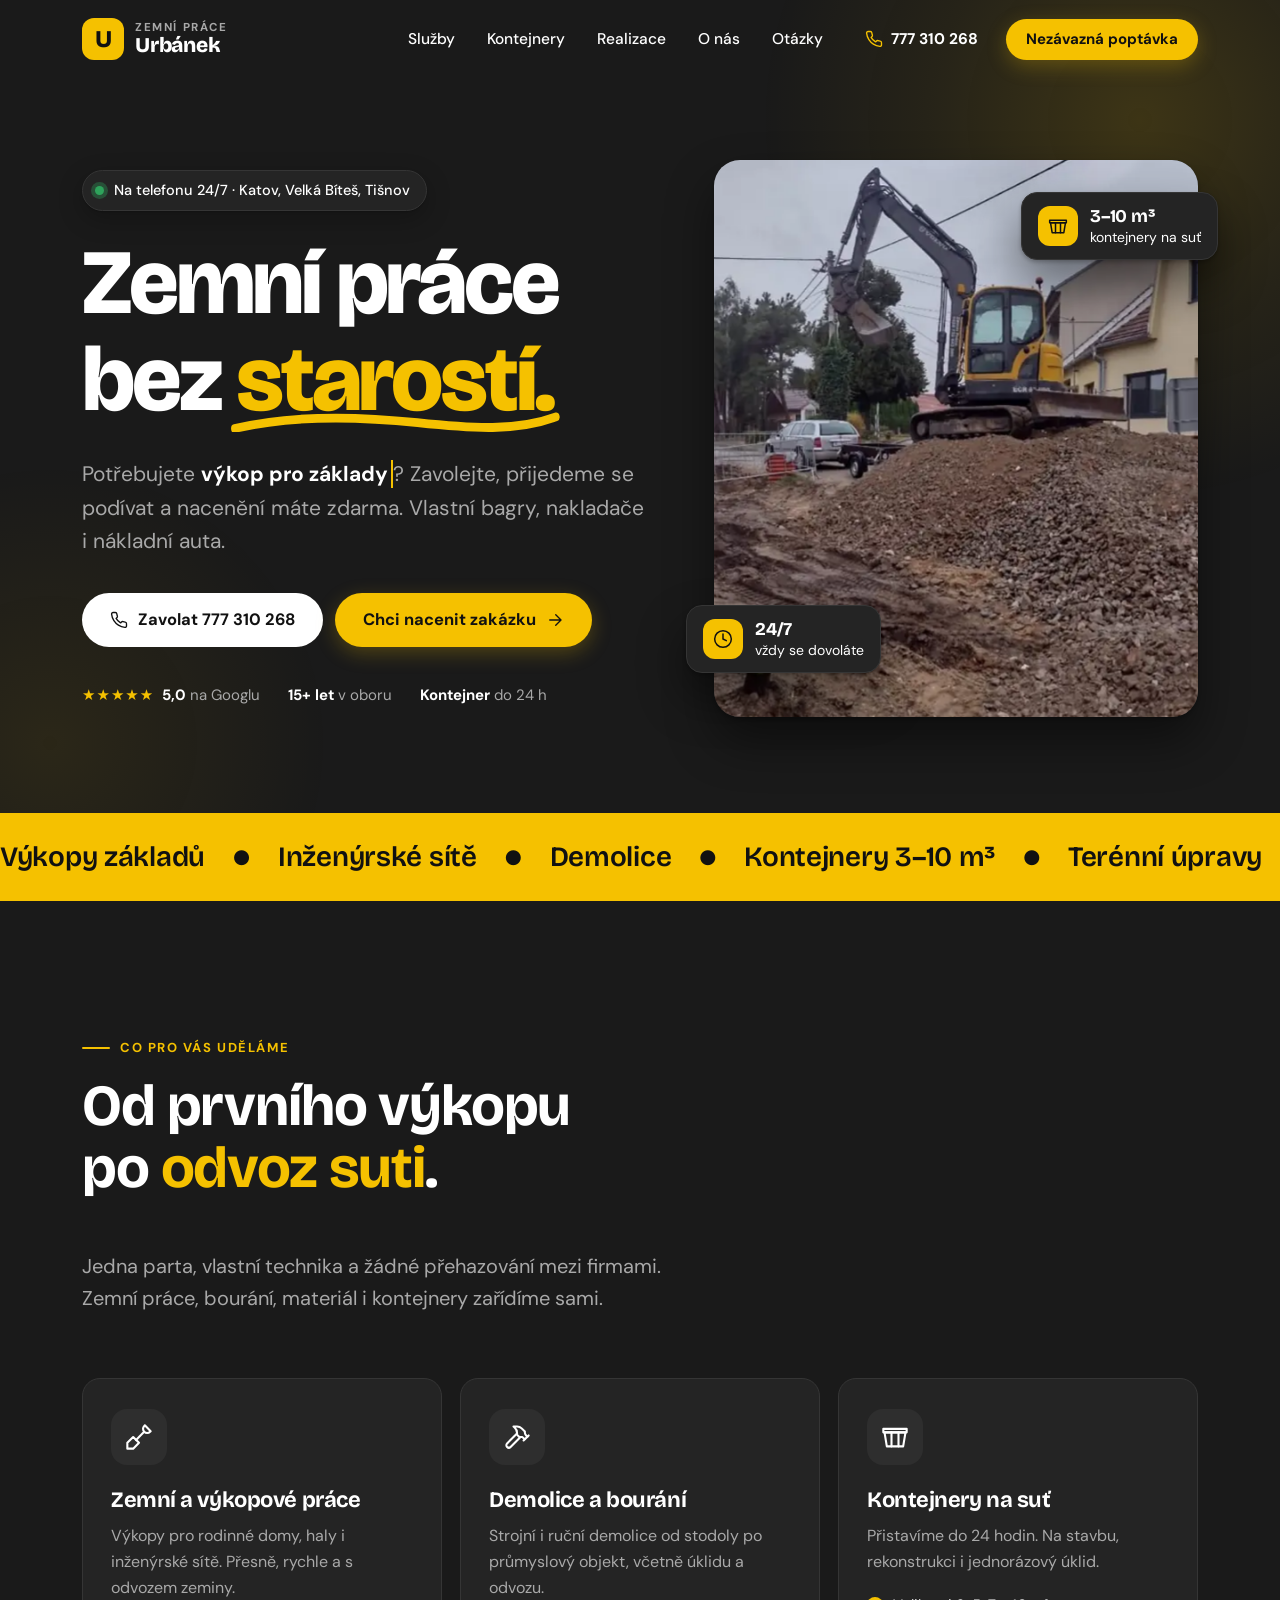
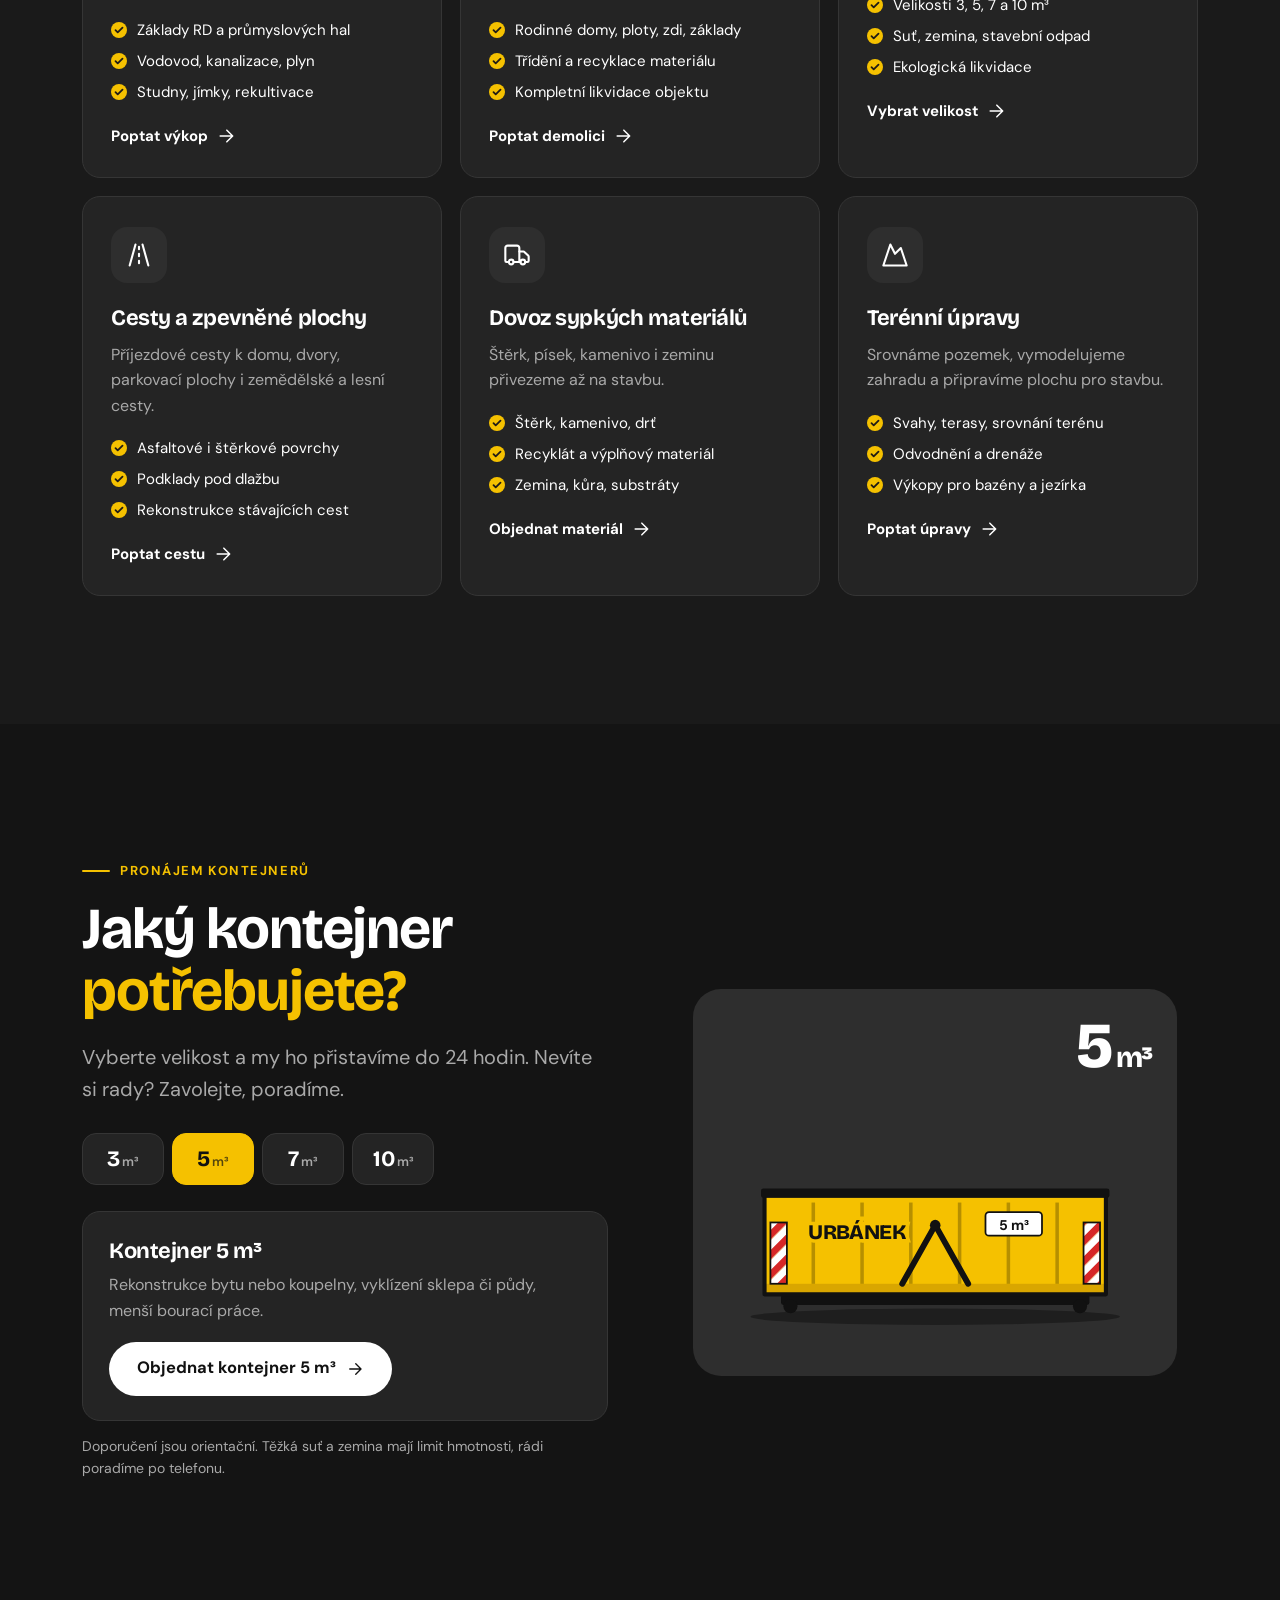
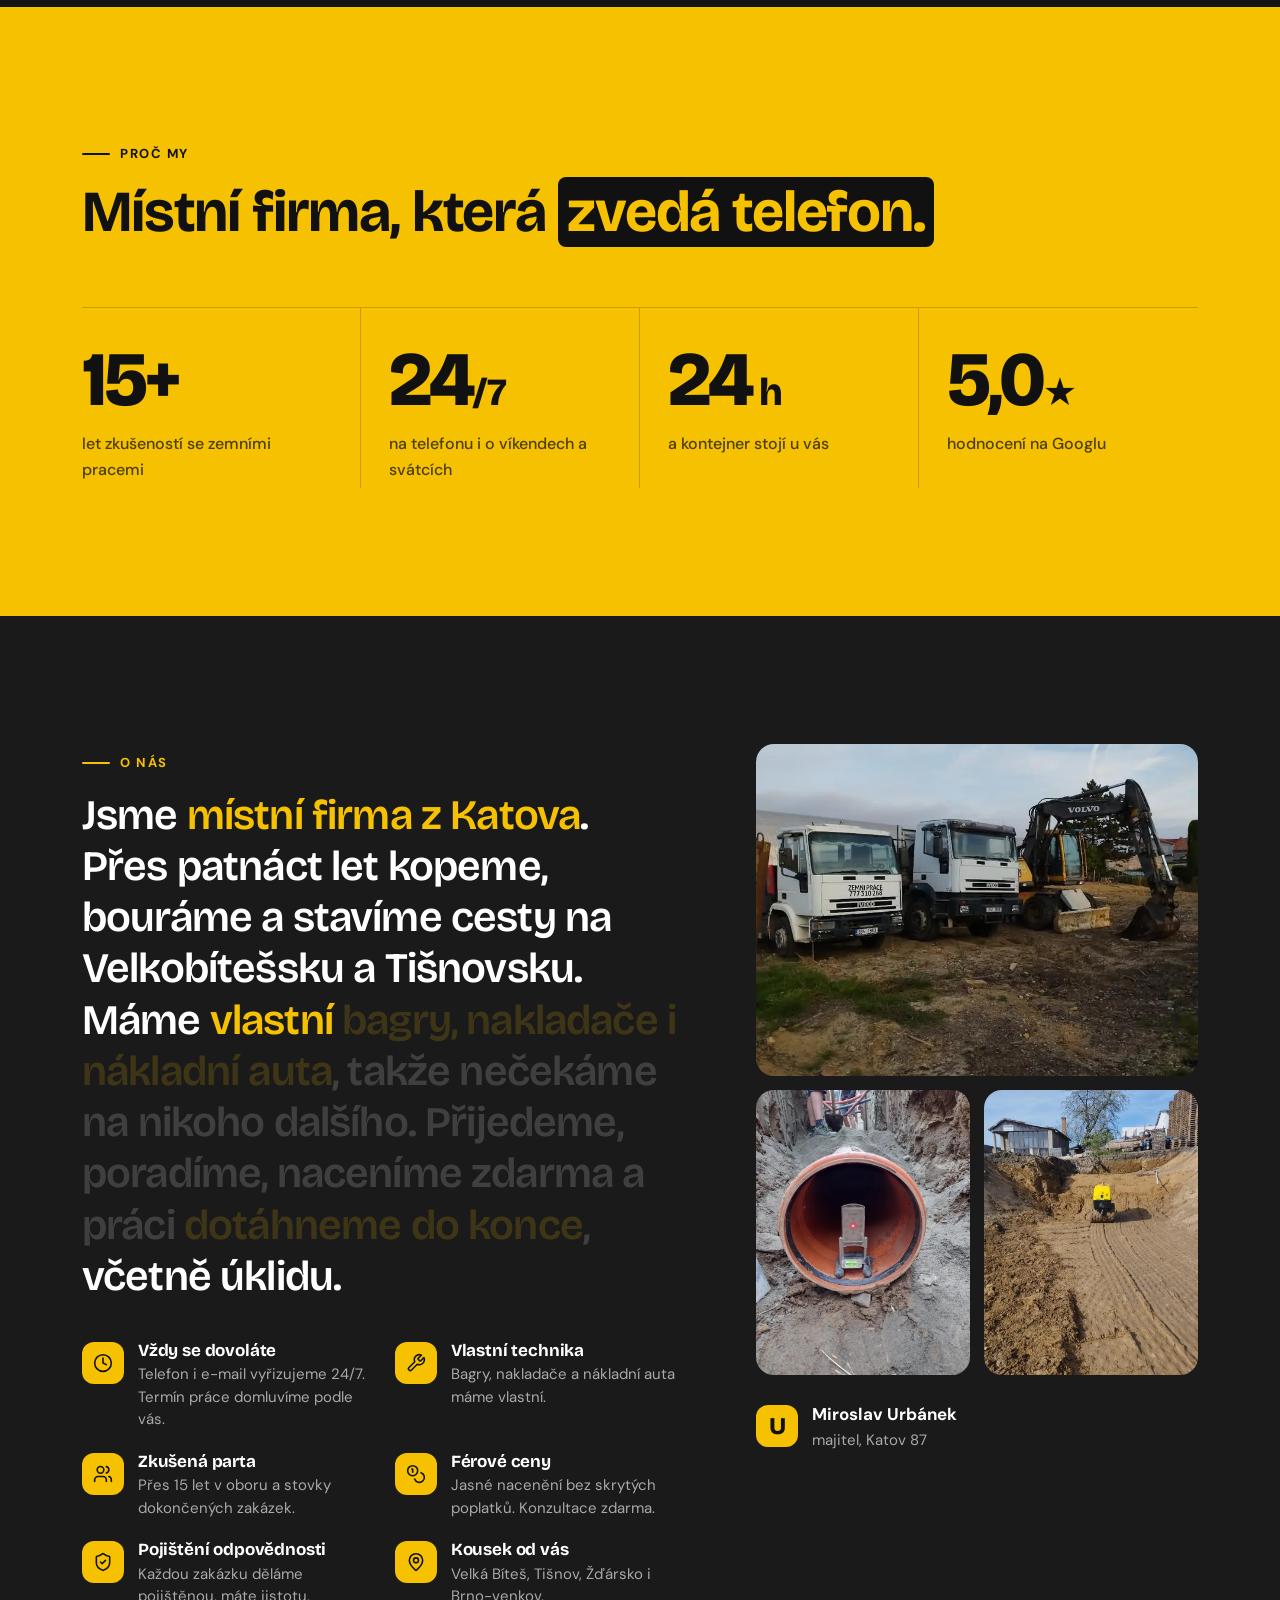
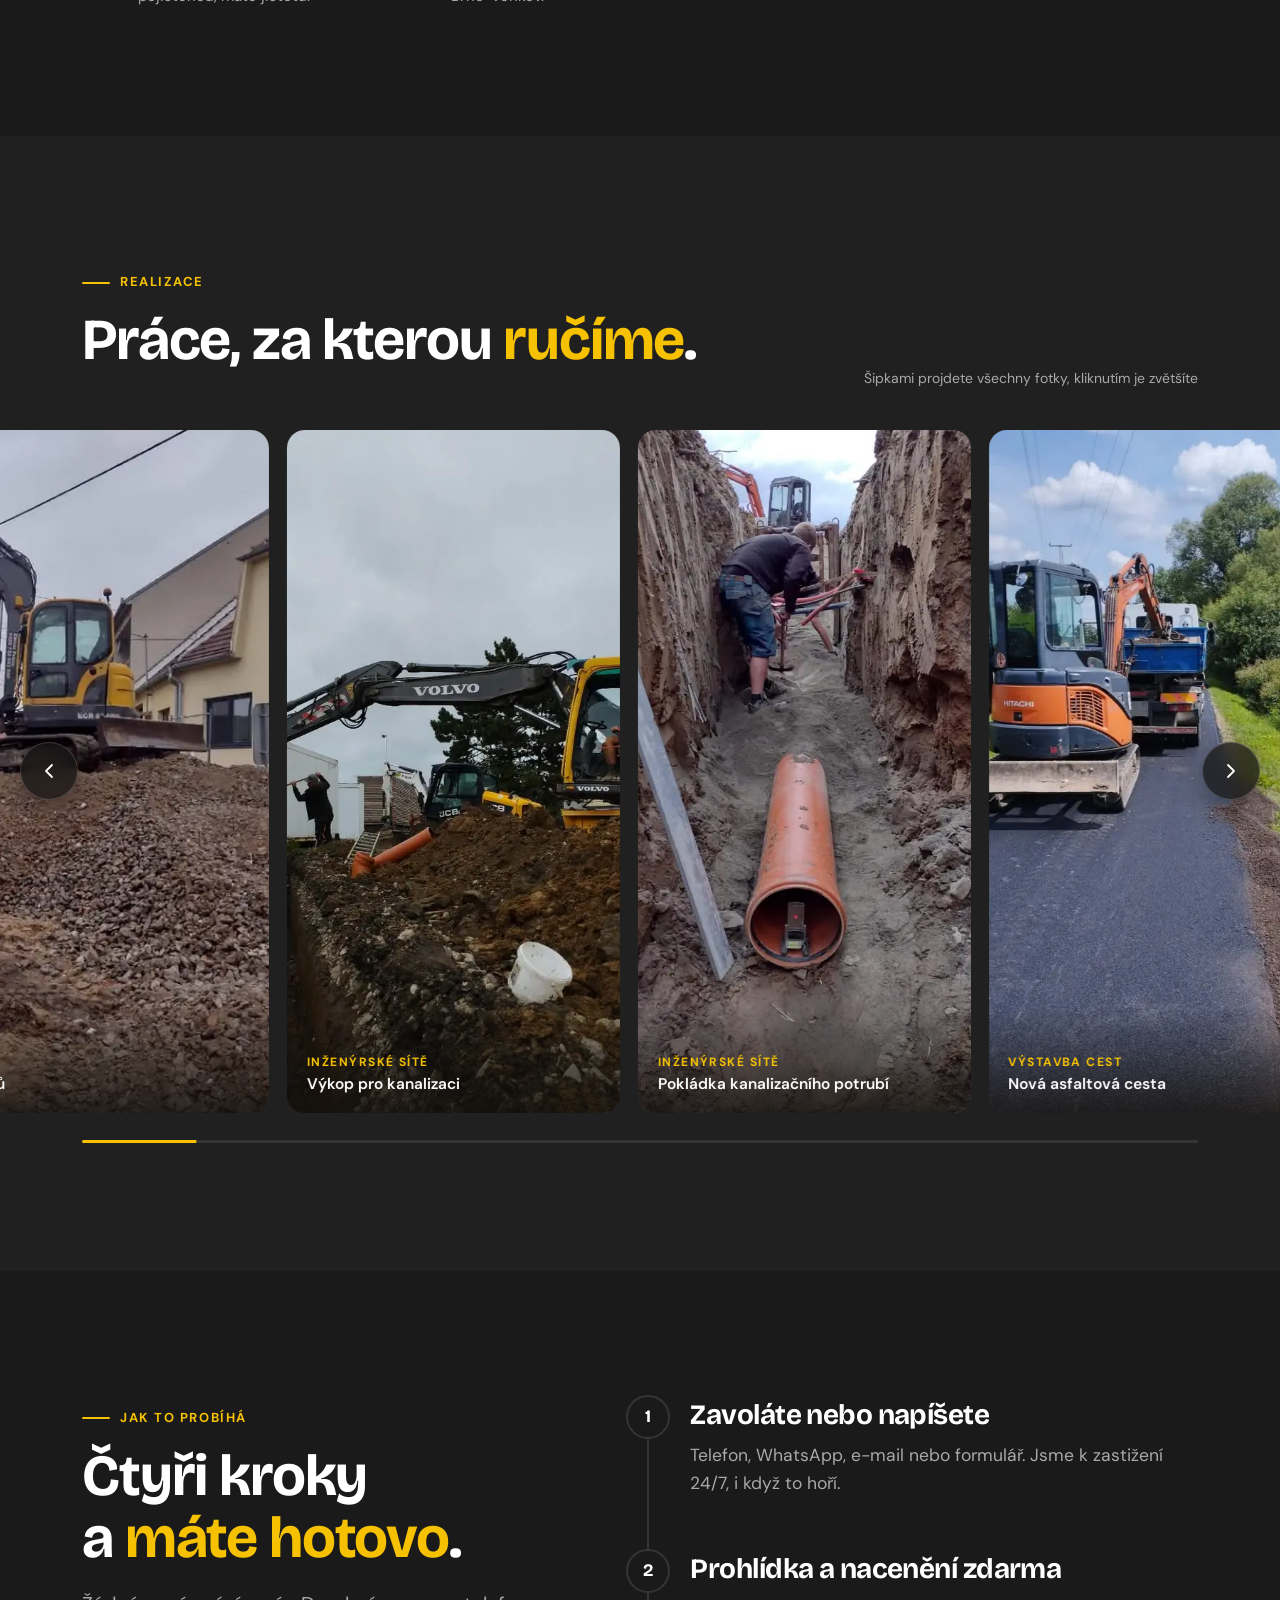
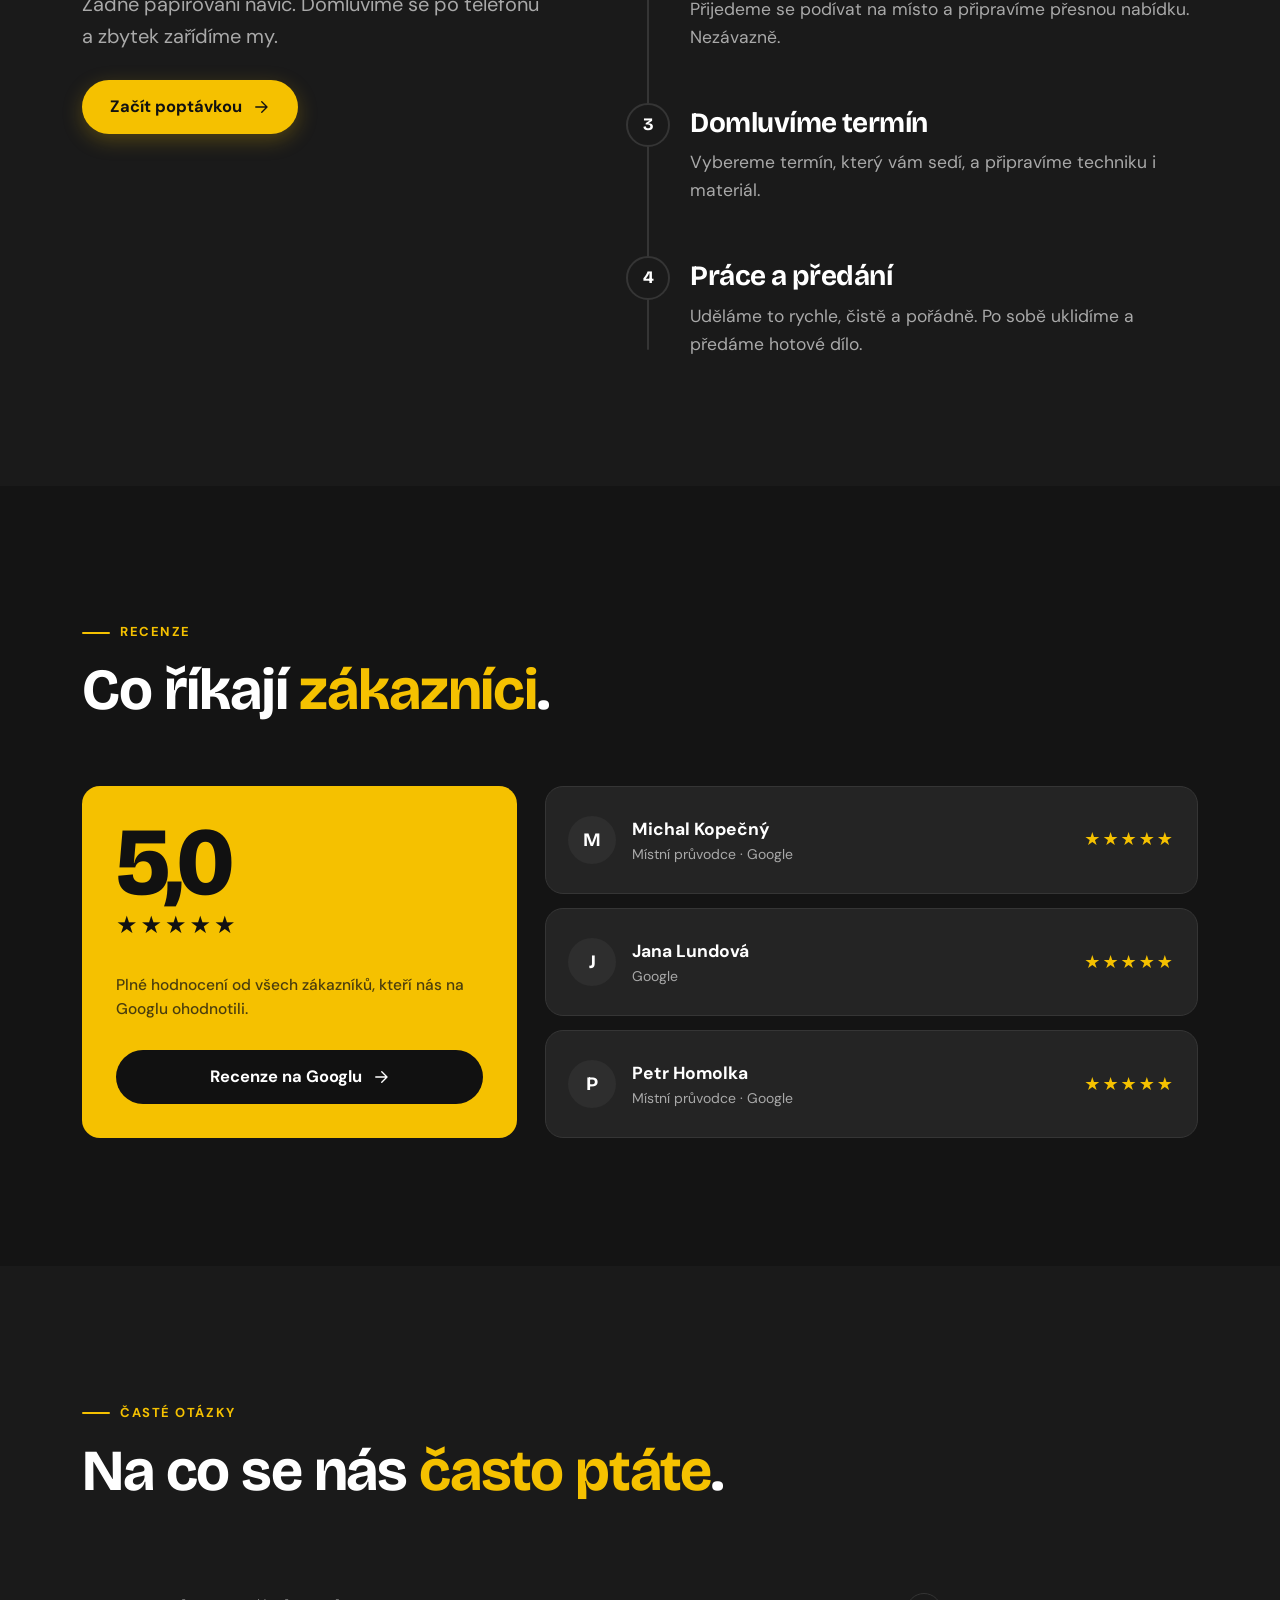
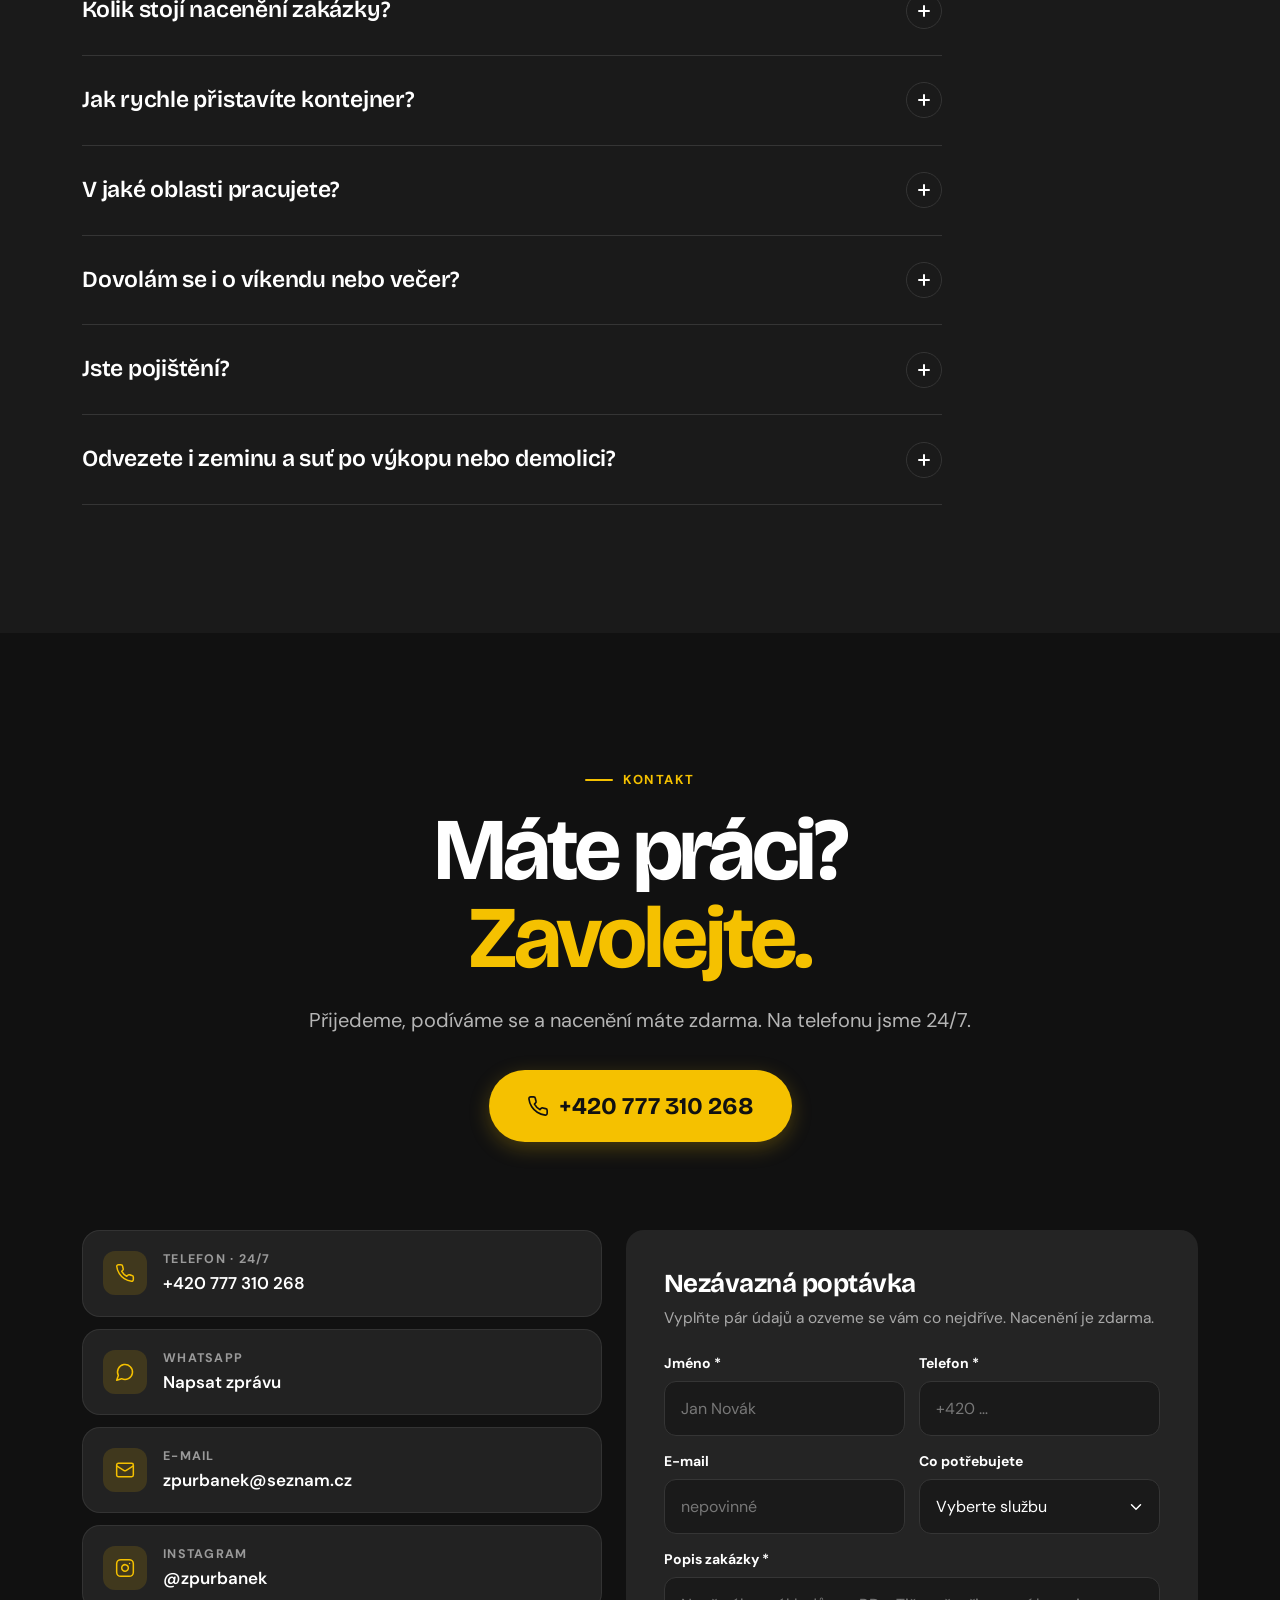
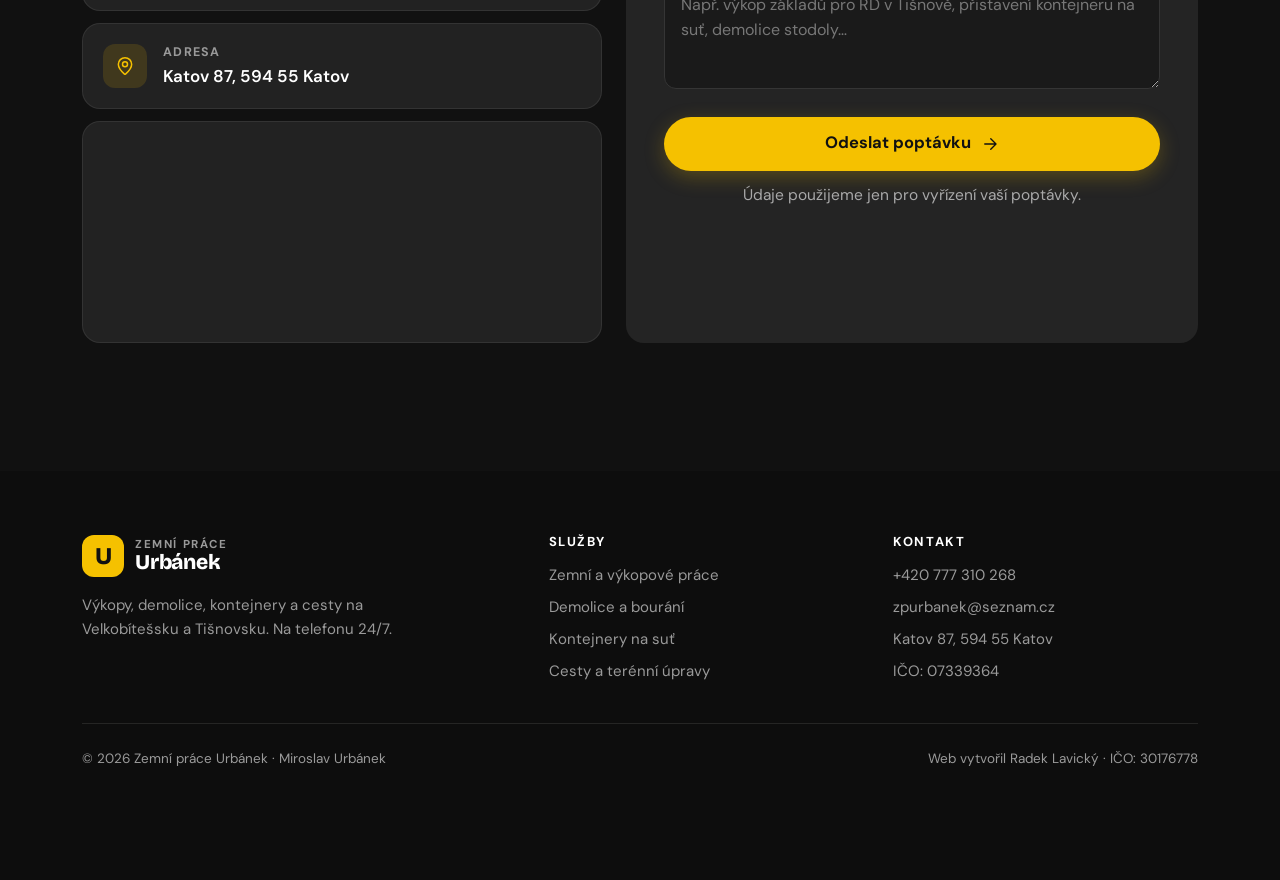
==== commit 1c9a3fe4: "Mobil: psací stroj a animace se pauzují při scrollu a mimo obrazovku, async dekódování obrázků, hero" ====
--- a/index.html
+++ b/index.html
@@ -24,10 +24,10 @@
   <link rel="preconnect" href="https://fonts.googleapis.com" />
   <link rel="preconnect" href="https://fonts.gstatic.com" crossorigin />
   <link href="https://fonts.googleapis.com/css2?family=Bricolage+Grotesque:opsz,wght@12..96,500..800&family=DM+Sans:opsz,wght@9..40,400..700&display=swap&subset=latin-ext" rel="stylesheet" />
-  <link rel="preload" as="image" href="img/hero-900.webp" imagesrcset="img/hero-900.webp 900w, img/hero-1600.webp 1600w" imagesizes="(max-width: 900px) 92vw, 46vw" />
+  <link rel="preload" as="image" href="img/hero-900.webp" imagesrcset="img/hero-900.webp 900w, img/hero-1200.webp 1200w, img/hero-1600.webp 1600w" imagesizes="(max-width: 900px) 92vw, 46vw" />
 
   <script>document.documentElement.classList.add('js')</script>
-  <link rel="stylesheet" href="styles.css?v=20261031d" />
+  <link rel="stylesheet" href="styles.css?v=20261031e" />
 
   <script type="application/ld+json">
   {
@@ -150,8 +150,8 @@
 
     <div class="hero__visual" data-reveal="scale">
       <div class="photo-frame" id="tilt">
-        <img src="img/hero-900.webp" srcset="img/hero-900.webp 900w, img/hero-1600.webp 1600w" sizes="(max-width: 900px) 92vw, 46vw"
-             width="1600" height="1200" alt="Bagr Urbánek při zemních pracích u rodinného domu" fetchpriority="high" data-parallax-img="0.06" />
+        <img src="img/hero-900.webp" srcset="img/hero-900.webp 900w, img/hero-1200.webp 1200w, img/hero-1600.webp 1600w" sizes="(max-width: 900px) 92vw, 46vw"
+             width="1600" height="1200" alt="Bagr Urbánek při zemních pracích u rodinného domu" fetchpriority="high" decoding="async" data-parallax-img="0.06" />
       </div>
       <div class="chip chip--a floaty">
         <span class="chip__ic"><svg class="i"><use href="#i-clock"/></svg></span>
@@ -335,9 +335,9 @@
 
     <div>
       <div class="about__photos">
-        <figure data-reveal="scale"><img src="img/7.webp" width="723" height="960" alt="Nákladní auta a bagr firmy Urbánek na stavbě" loading="lazy" /></figure>
-        <figure data-reveal><img src="img/11.webp" width="720" height="960" alt="Detail uloženého kanalizačního potrubí ve výkopu" loading="lazy" /></figure>
-        <figure data-reveal><img src="img/5.webp" width="723" height="960" alt="Srovnaný pozemek po výkopových pracích" loading="lazy" /></figure>
+        <figure data-reveal="scale"><img src="img/7.webp" width="723" height="960" alt="Nákladní auta a bagr firmy Urbánek na stavbě" loading="lazy" decoding="async" /></figure>
+        <figure data-reveal><img src="img/11.webp" width="720" height="960" alt="Detail uloženého kanalizačního potrubí ve výkopu" loading="lazy" decoding="async" /></figure>
+        <figure data-reveal><img src="img/5.webp" width="723" height="960" alt="Srovnaný pozemek po výkopových pracích" loading="lazy" decoding="async" /></figure>
       </div>
       <div class="about__sign" data-reveal>
         <span class="logo__mark">U</span>
@@ -363,18 +363,18 @@
     <button class="hs-arrow hs-arrow--prev" id="hsPrev" aria-label="Předchozí fotky" disabled><svg class="i"><use href="#i-left"/></svg></button>
     <button class="hs-arrow hs-arrow--next" id="hsNext" aria-label="Další fotky"><svg class="i"><use href="#i-right"/></svg></button>
     <div class="hscroll__track" id="track">
-      <figure class="work work--wide" tabindex="0"><img src="img/17.webp" width="960" height="720" alt="Bagr při zemních pracích u rodinných domů" loading="lazy" /><figcaption><span>Výkopové práce</span>Zemní práce u rodinných domů</figcaption></figure>
-      <figure class="work" tabindex="0"><img src="img/9.webp" width="723" height="960" alt="Výkop pro kanalizaci pásovým bagrem" loading="lazy" /><figcaption><span>Inženýrské sítě</span>Výkop pro kanalizaci</figcaption></figure>
-      <figure class="work" tabindex="0"><img src="img/10.webp" width="720" height="960" alt="Pokládka kanalizačního potrubí do výkopu" loading="lazy" /><figcaption><span>Inženýrské sítě</span>Pokládka kanalizačního potrubí</figcaption></figure>
-      <figure class="work" tabindex="0"><img src="img/13.webp" width="723" height="960" alt="Pokládka asfaltové cesty" loading="lazy" /><figcaption><span>Výstavba cest</span>Nová asfaltová cesta</figcaption></figure>
-      <figure class="work" tabindex="0"><img src="img/16.webp" width="723" height="960" alt="Dokončená zámková dlažba na ulici v obci" loading="lazy" /><figcaption><span>Zpevněné plochy</span>Dokončená dlažba v obci</figcaption></figure>
-      <figure class="work" tabindex="0"><img src="img/4.webp" width="723" height="960" alt="Pásový bagr při úpravě svahu" loading="lazy" /><figcaption><span>Terénní úpravy</span>Úprava svahu a odvodnění</figcaption></figure>
-      <figure class="work" tabindex="0"><img src="img/12.webp" width="723" height="960" alt="Osazení betonové jímky do výkopu" loading="lazy" /><figcaption><span>Jímky</span>Osazení betonové jímky</figcaption></figure>
-      <figure class="work" tabindex="0"><img src="img/1.webp" width="723" height="960" alt="Pokládka geotextilie a fólie při stavbě umělého jezírka v obci Křoví" loading="lazy" /><figcaption><span>Umělé jezírko</span>Stavba jezírka v obci Křoví</figcaption></figure>
-      <figure class="work" tabindex="0"><img src="img/15.webp" width="720" height="960" alt="Betonové schody osazené do terénu" loading="lazy" /><figcaption><span>Zpevněné plochy</span>Osazení betonových schodů</figcaption></figure>
-      <figure class="work" tabindex="0"><img src="img/14.webp" width="723" height="960" alt="Hutnění podkladu komunikace v obci" loading="lazy" /><figcaption><span>Komunikace</span>Hutnění podkladu</figcaption></figure>
-      <figure class="work" tabindex="0"><img src="img/8.webp" width="723" height="960" alt="Výkop pro inženýrské sítě se štěrkovým ložem" loading="lazy" /><figcaption><span>Inženýrské sítě</span>Výkop se štěrkovým ložem</figcaption></figure>
-      <figure class="work" tabindex="0"><img src="img/2.webp" width="723" height="960" alt="Navezený štěrk a terénní úpravy pozemku" loading="lazy" /><figcaption><span>Dovoz materiálu</span>Navezený štěrk na pozemku</figcaption></figure>
+      <figure class="work work--wide" tabindex="0"><img src="img/17.webp" width="960" height="720" alt="Bagr při zemních pracích u rodinných domů" loading="lazy" decoding="async" /><figcaption><span>Výkopové práce</span>Zemní práce u rodinných domů</figcaption></figure>
+      <figure class="work" tabindex="0"><img src="img/9.webp" width="723" height="960" alt="Výkop pro kanalizaci pásovým bagrem" loading="lazy" decoding="async" /><figcaption><span>Inženýrské sítě</span>Výkop pro kanalizaci</figcaption></figure>
+      <figure class="work" tabindex="0"><img src="img/10.webp" width="720" height="960" alt="Pokládka kanalizačního potrubí do výkopu" loading="lazy" decoding="async" /><figcaption><span>Inženýrské sítě</span>Pokládka kanalizačního potrubí</figcaption></figure>
+      <figure class="work" tabindex="0"><img src="img/13.webp" width="723" height="960" alt="Pokládka asfaltové cesty" loading="lazy" decoding="async" /><figcaption><span>Výstavba cest</span>Nová asfaltová cesta</figcaption></figure>
+      <figure class="work" tabindex="0"><img src="img/16.webp" width="723" height="960" alt="Dokončená zámková dlažba na ulici v obci" loading="lazy" decoding="async" /><figcaption><span>Zpevněné plochy</span>Dokončená dlažba v obci</figcaption></figure>
+      <figure class="work" tabindex="0"><img src="img/4.webp" width="723" height="960" alt="Pásový bagr při úpravě svahu" loading="lazy" decoding="async" /><figcaption><span>Terénní úpravy</span>Úprava svahu a odvodnění</figcaption></figure>
+      <figure class="work" tabindex="0"><img src="img/12.webp" width="723" height="960" alt="Osazení betonové jímky do výkopu" loading="lazy" decoding="async" /><figcaption><span>Jímky</span>Osazení betonové jímky</figcaption></figure>
+      <figure class="work" tabindex="0"><img src="img/1.webp" width="723" height="960" alt="Pokládka geotextilie a fólie při stavbě umělého jezírka v obci Křoví" loading="lazy" decoding="async" /><figcaption><span>Umělé jezírko</span>Stavba jezírka v obci Křoví</figcaption></figure>
+      <figure class="work" tabindex="0"><img src="img/15.webp" width="720" height="960" alt="Betonové schody osazené do terénu" loading="lazy" decoding="async" /><figcaption><span>Zpevněné plochy</span>Osazení betonových schodů</figcaption></figure>
+      <figure class="work" tabindex="0"><img src="img/14.webp" width="723" height="960" alt="Hutnění podkladu komunikace v obci" loading="lazy" decoding="async" /><figcaption><span>Komunikace</span>Hutnění podkladu</figcaption></figure>
+      <figure class="work" tabindex="0"><img src="img/8.webp" width="723" height="960" alt="Výkop pro inženýrské sítě se štěrkovým ložem" loading="lazy" decoding="async" /><figcaption><span>Inženýrské sítě</span>Výkop se štěrkovým ložem</figcaption></figure>
+      <figure class="work" tabindex="0"><img src="img/2.webp" width="723" height="960" alt="Navezený štěrk a terénní úpravy pozemku" loading="lazy" decoding="async" /><figcaption><span>Dovoz materiálu</span>Navezený štěrk na pozemku</figcaption></figure>
     </div>
     </div>
     <div class="wrap"><div class="hscroll__bar"><span id="hbar"></span></div></div>
@@ -558,6 +558,6 @@
   <div class="lb__cap" id="lbCap"></div>
 </div>
 
-<script src="script.js?v=20261031d" defer></script>
+<script src="script.js?v=20261031e" defer></script>
 </body>
 </html>
--- a/styles.css
+++ b/styles.css
@@ -196,7 +196,8 @@
 /* ── Marquee ── */
 .marquee { background: var(--accent); color: var(--accent-ink); padding: 22px 0; overflow: hidden; position: relative; }
 .marquee__track { display: flex; width: max-content; animation: marquee 38s linear infinite; }
-.marquee:hover .marquee__track { animation-play-state: paused; }
+.marquee:hover .marquee__track, .marquee.is-off .marquee__track { animation-play-state: paused; }
+.is-off .dot::after { animation-play-state: paused; }
 .marquee__item { display: flex; align-items: center; gap: 28px; padding-right: 28px; font-family: var(--head); font-size: clamp(20px, 2.4vw, 28px); font-weight: 600; white-space: nowrap; letter-spacing: -0.01em; }
 .marquee__item i { color: var(--accent-ink); font-style: normal; font-size: .7em; }
 @keyframes marquee { to { transform: translateX(-50%); } }
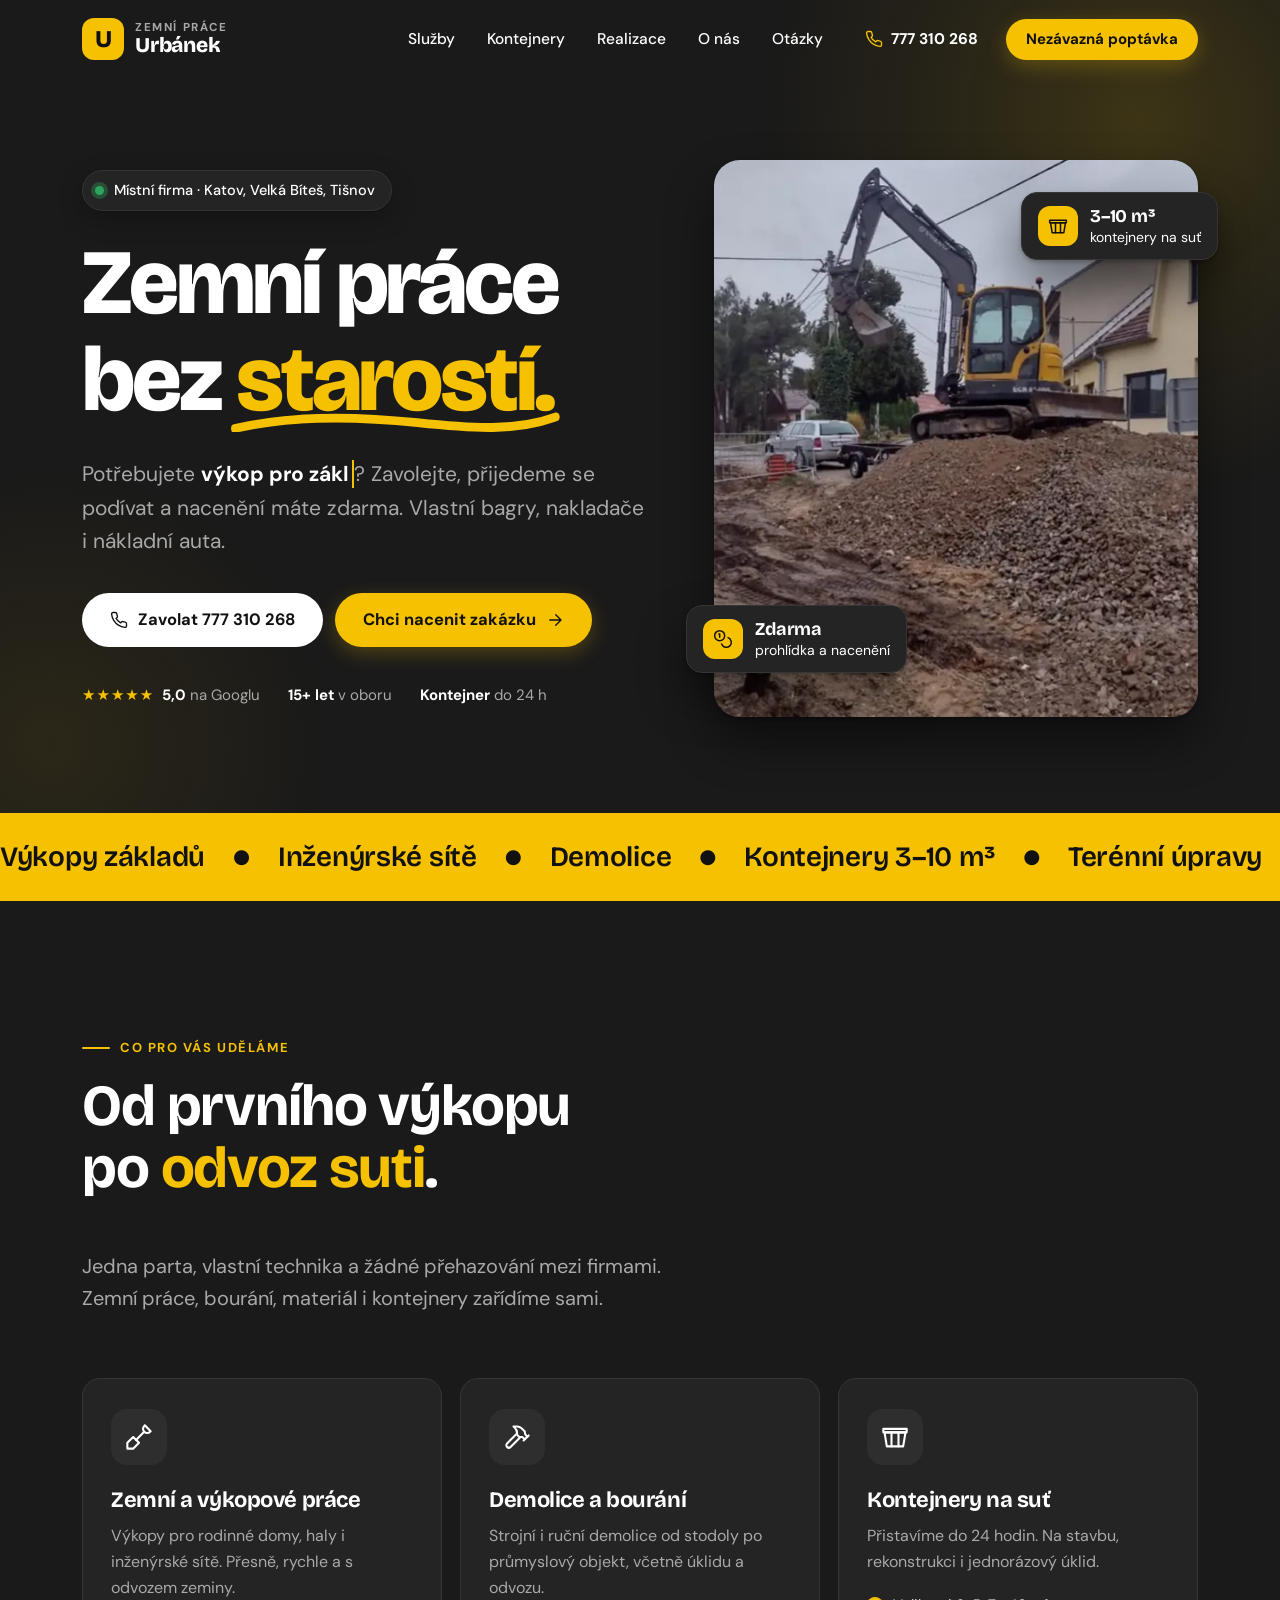
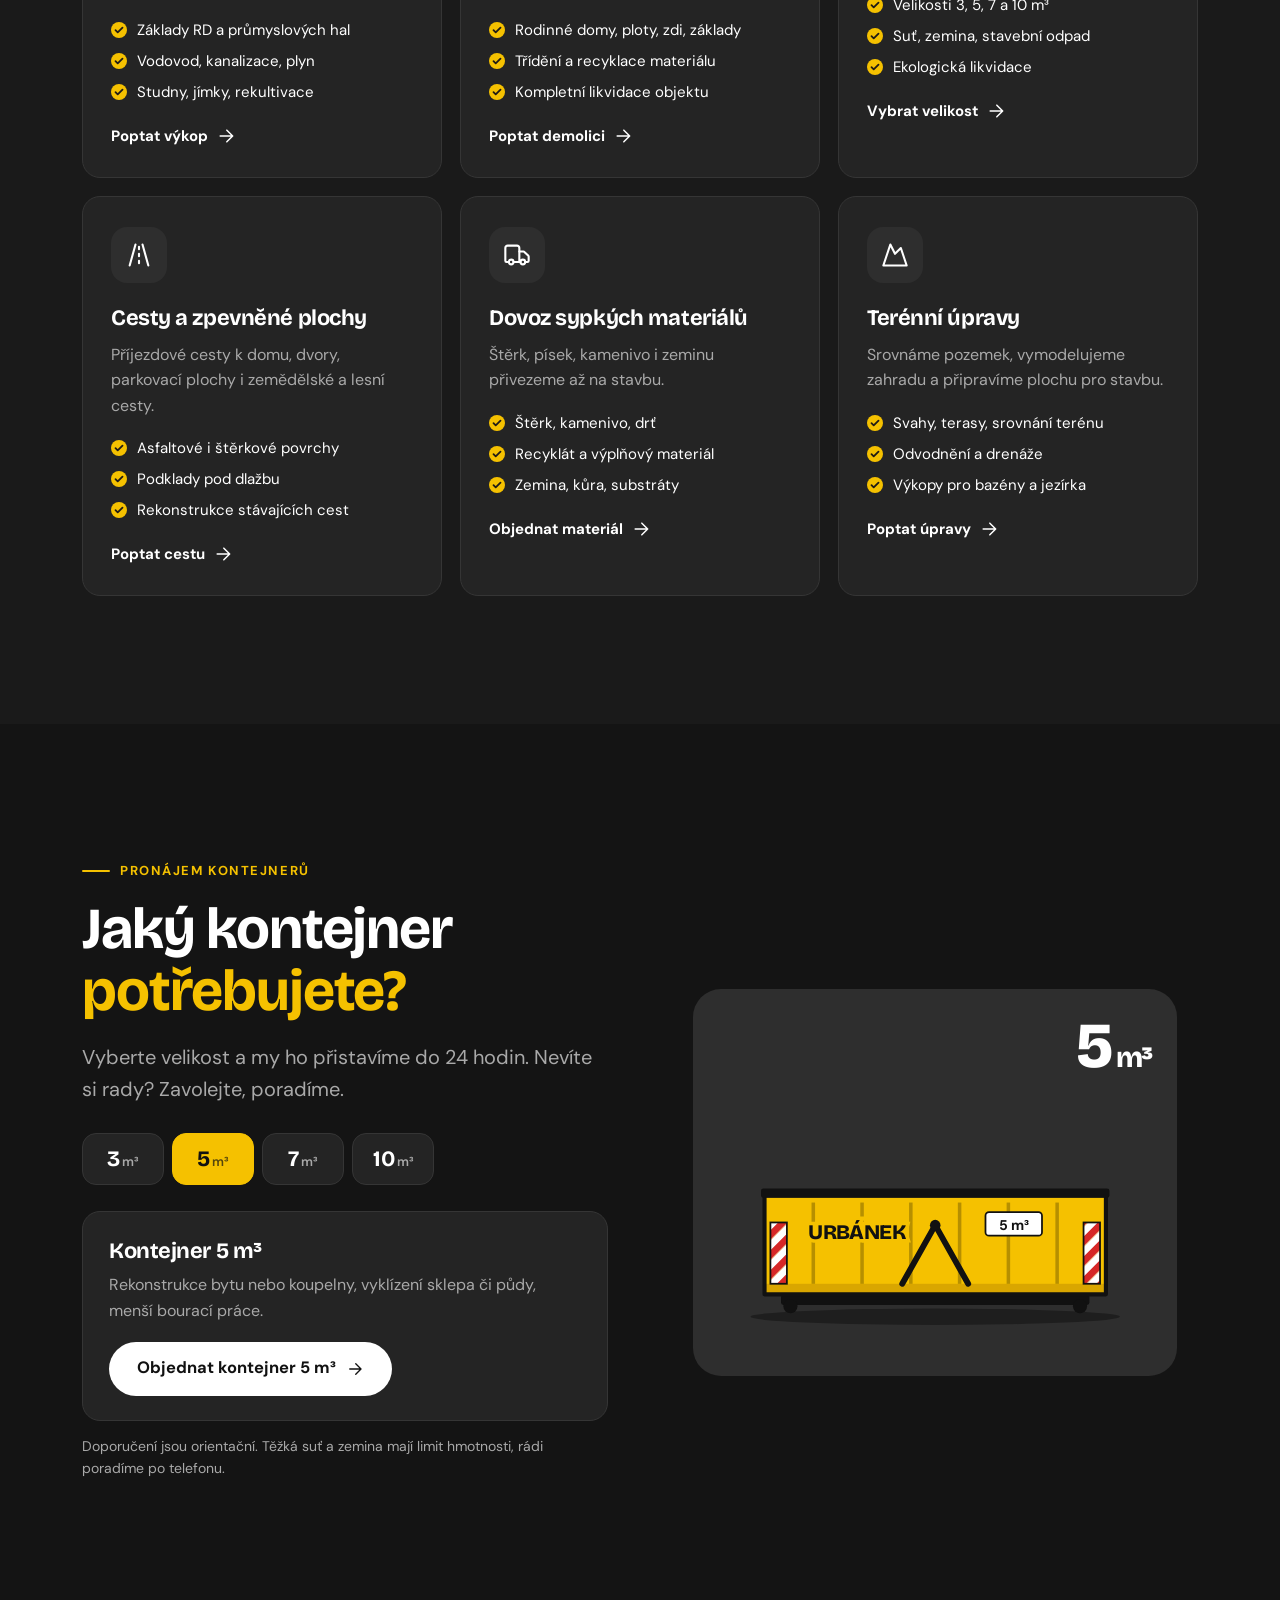
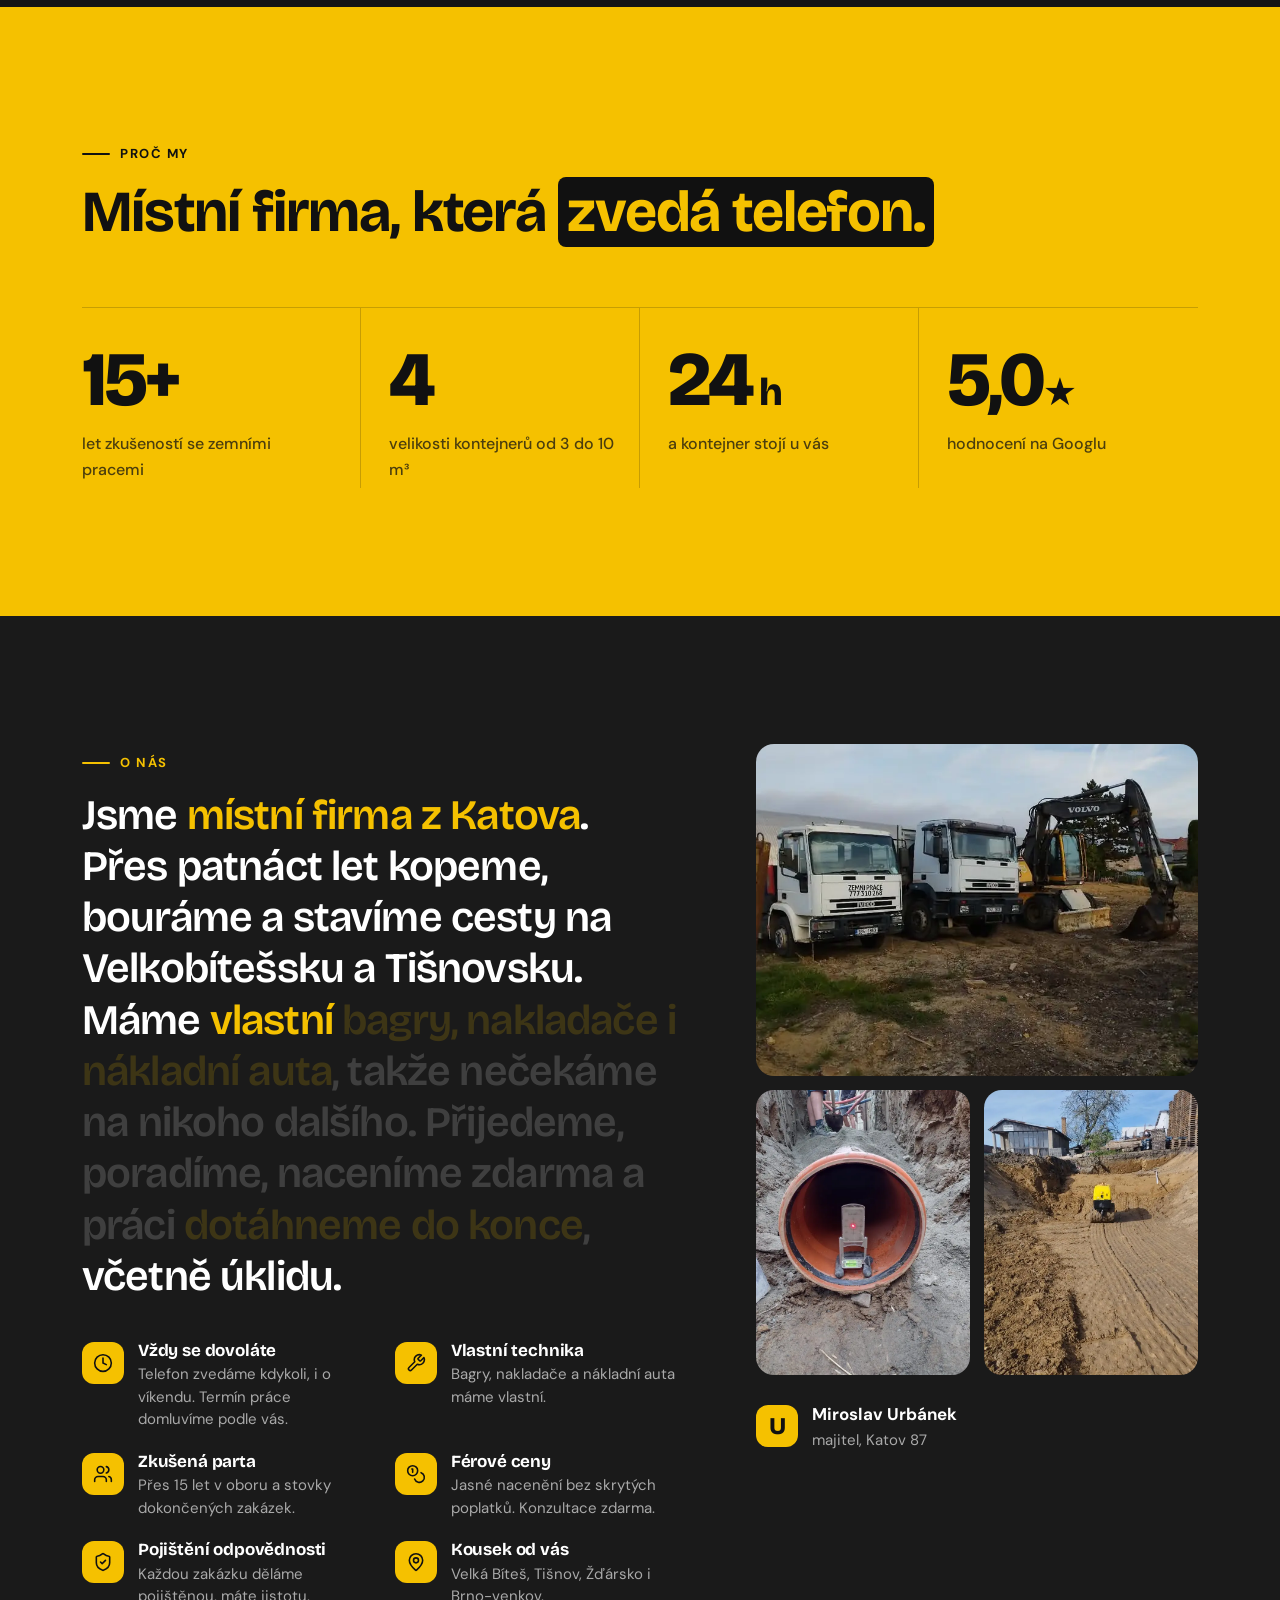
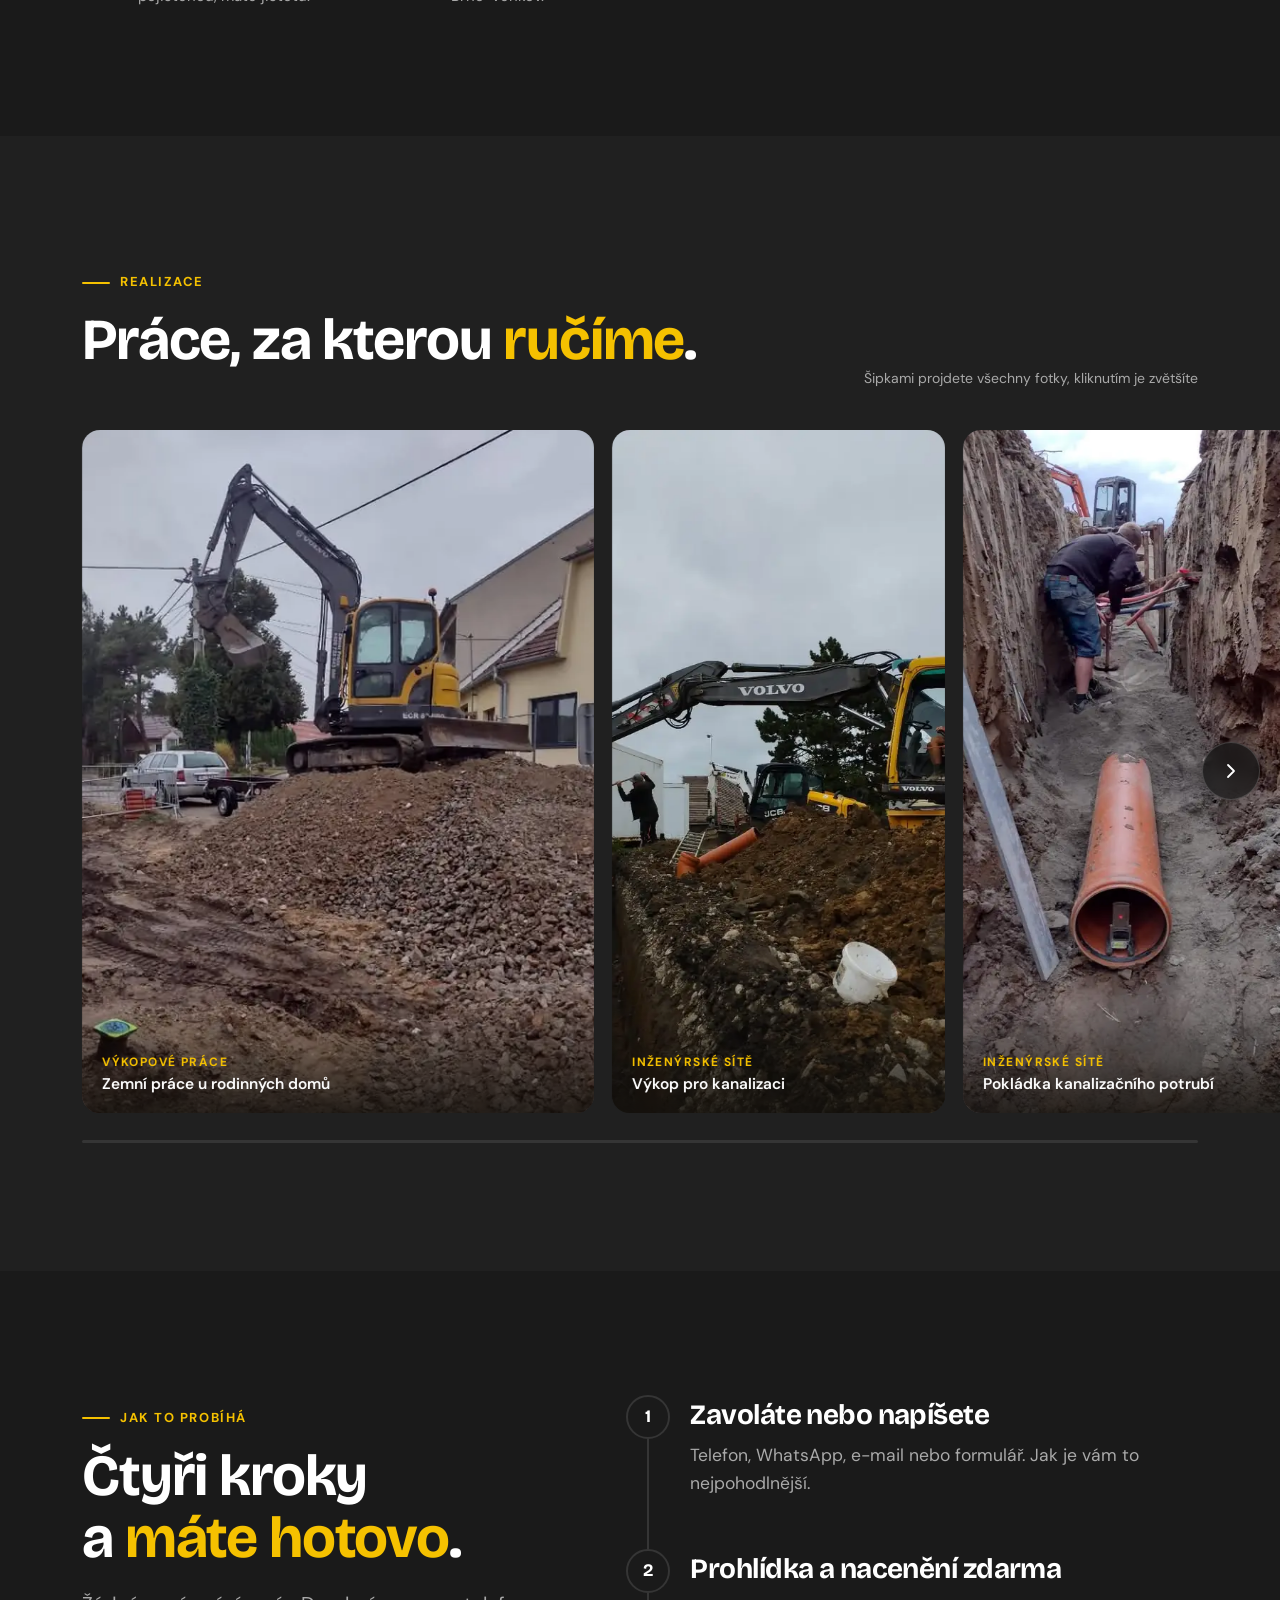
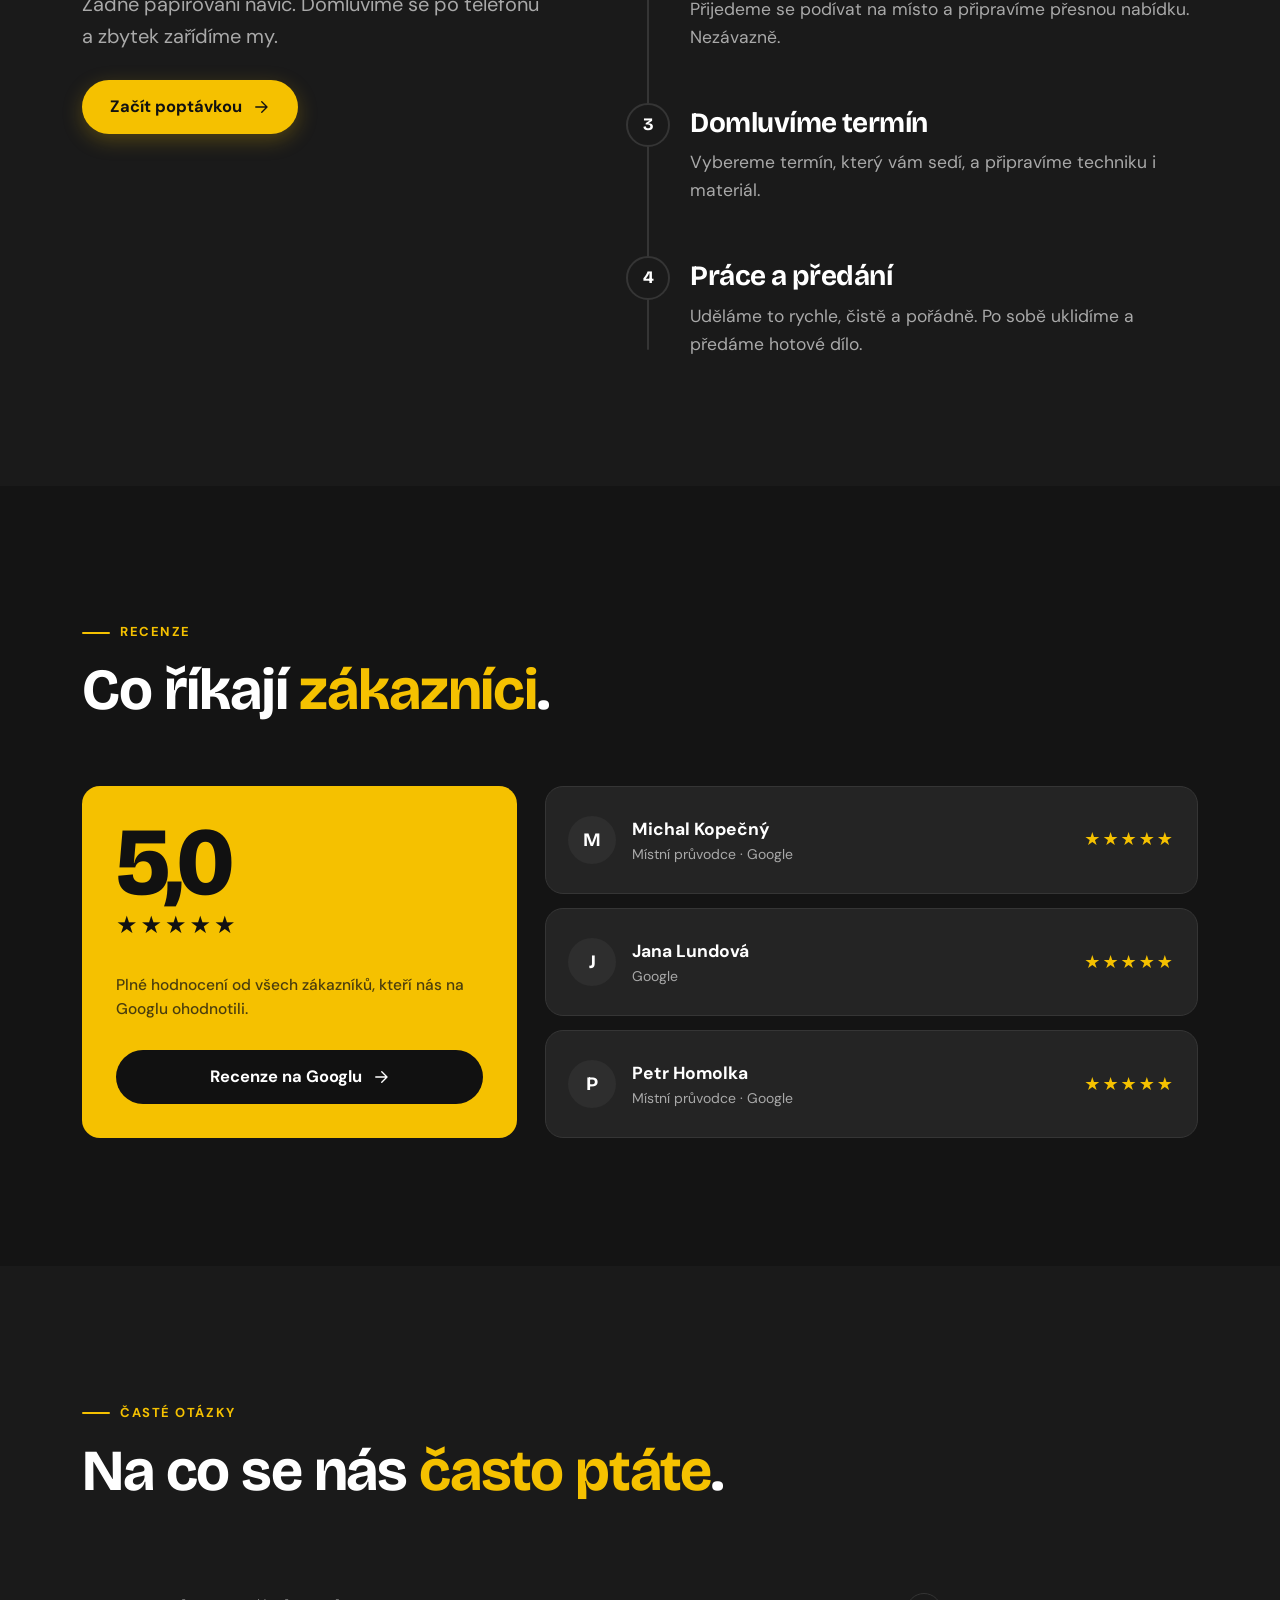
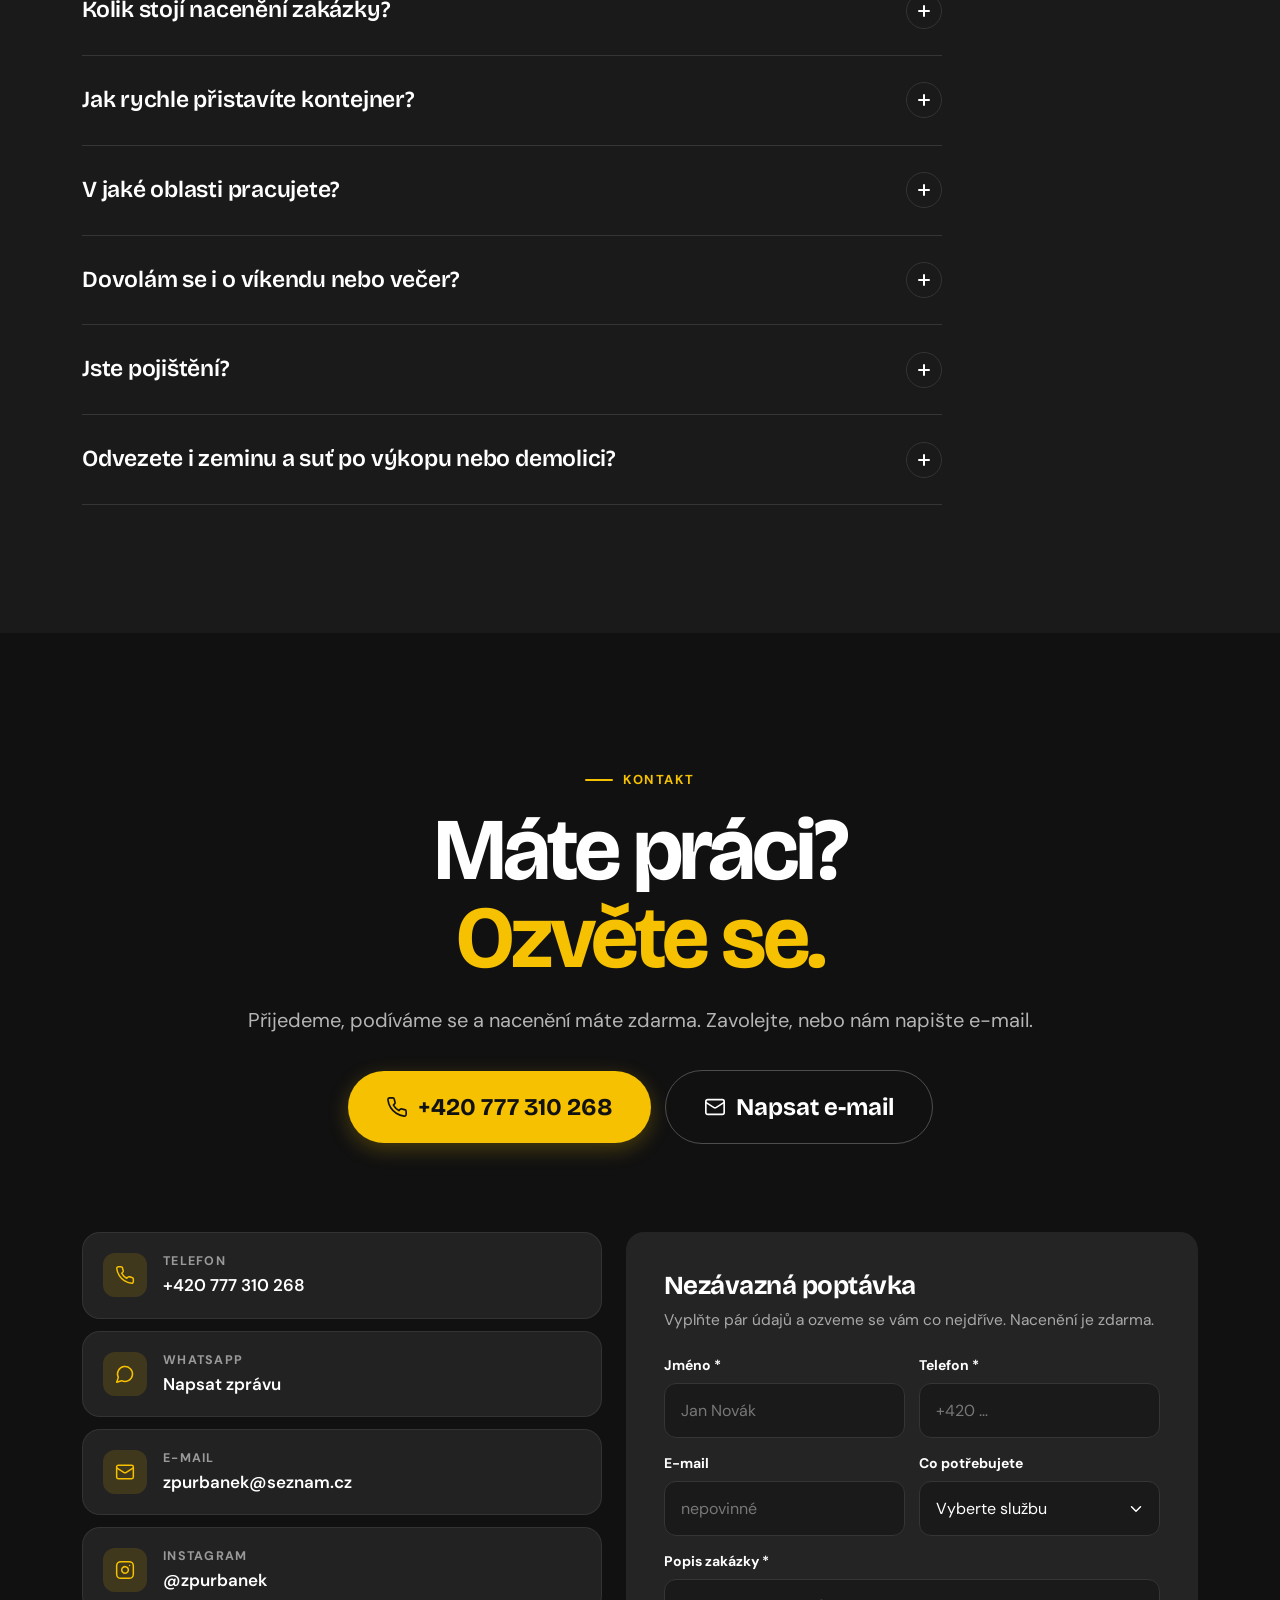
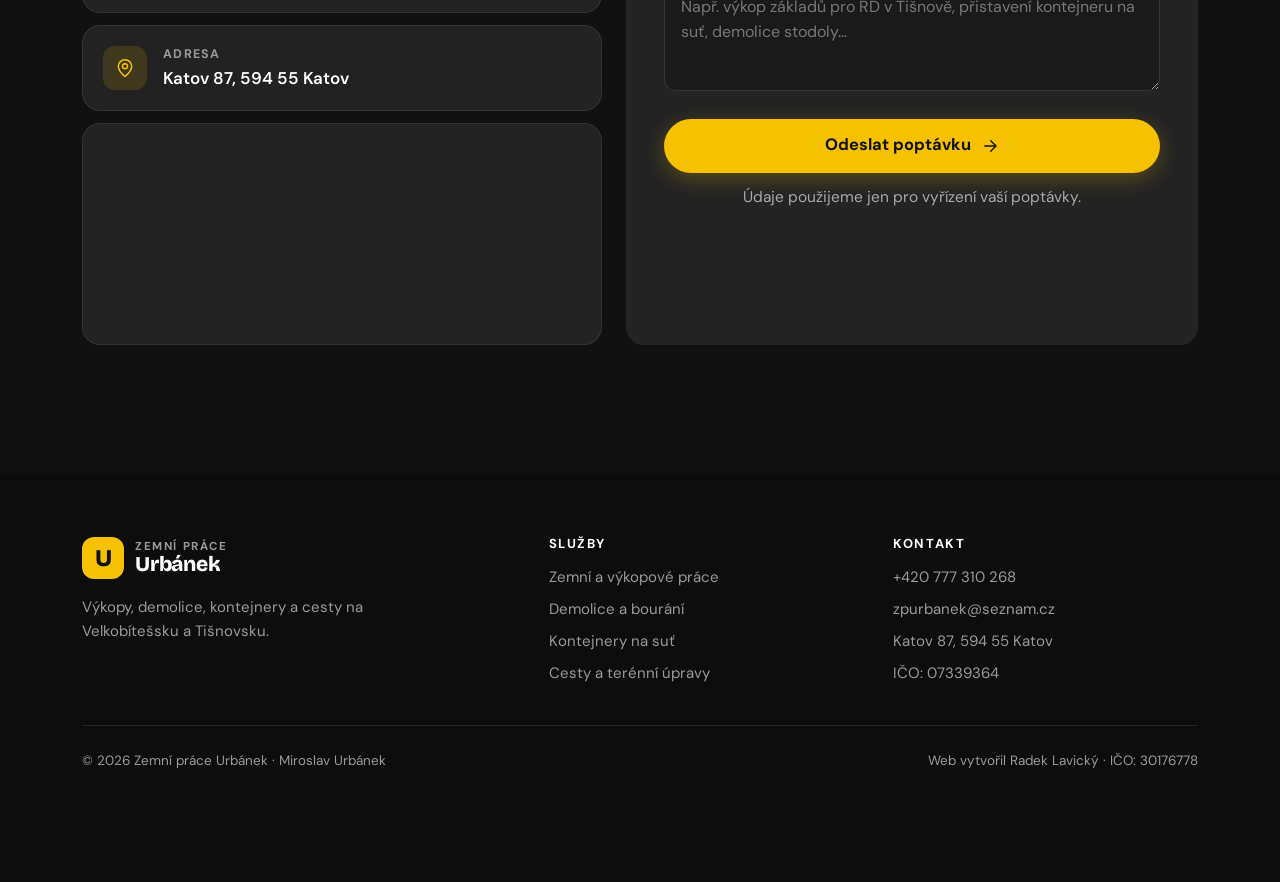
==== commit 5da8fd0e: "Kontakt: méně 24/7, vedle volání tlačítko na e-mail Dostupnost zmíněná jen dvakrát a slovy, v kontak" ====
--- a/index.html
+++ b/index.html
@@ -4,14 +4,14 @@
   <meta charset="UTF-8" />
   <meta name="viewport" content="width=device-width, initial-scale=1" />
   <title>Zemní práce Urbánek – výkopy, demolice a kontejnery | Katov, Velká Bíteš, Tišnov</title>
-  <meta name="description" content="Zemní a výkopové práce, demolice, kontejnery na suť 3–10 m³, terénní úpravy a příjezdové cesty. Katov, Velká Bíteš, Tišnov a okolí. Na telefonu 24/7, nacenění zdarma. Tel: +420 777 310 268." />
+  <meta name="description" content="Zemní a výkopové práce, demolice, kontejnery na suť 3–10 m³, terénní úpravy a příjezdové cesty. Katov, Velká Bíteš, Tišnov a okolí. Nacenění zdarma. Tel: +420 777 310 268." />
   <meta name="theme-color" content="#1A1A1A" />
   <link rel="canonical" href="https://www.zemniprace-urbanek.cz/" />
 
   <meta property="og:type" content="website" />
   <meta property="og:locale" content="cs_CZ" />
   <meta property="og:title" content="Zemní práce Urbánek – výkopy, demolice a kontejnery" />
-  <meta property="og:description" content="Výkopy, demolice, kontejnery na suť, terénní úpravy a cesty na Velkobítešsku a Tišnovsku. Na telefonu 24/7, nacenění zdarma." />
+  <meta property="og:description" content="Výkopy, demolice, kontejnery na suť, terénní úpravy a cesty na Velkobítešsku a Tišnovsku. Nacenění zdarma." />
   <meta property="og:url" content="https://www.zemniprace-urbanek.cz/" />
   <meta property="og:image" content="https://www.zemniprace-urbanek.cz/og-foto.jpg" />
   <meta name="twitter:card" content="summary_large_image" />
@@ -27,7 +27,7 @@
   <link rel="preload" as="image" href="img/hero-900.webp" imagesrcset="img/hero-900.webp 900w, img/hero-1200.webp 1200w, img/hero-1600.webp 1600w" imagesizes="(max-width: 900px) 92vw, 46vw" />
 
   <script>document.documentElement.classList.add('js')</script>
-  <link rel="stylesheet" href="styles.css?v=20261031e" />
+  <link rel="stylesheet" href="styles.css?v=20261101a" />
 
   <script type="application/ld+json">
   {
@@ -59,7 +59,7 @@
       { "@type": "Question", "name": "Kolik stojí nacenění zakázky?", "acceptedAnswer": { "@type": "Answer", "text": "Nic. Přijedeme se podívat na místo a připravíme nezávaznou cenovou nabídku zdarma." } },
       { "@type": "Question", "name": "Jak rychle přistavíte kontejner?", "acceptedAnswer": { "@type": "Answer", "text": "Kontejner přistavíme do 24 hodin od objednávky. K dispozici jsou velikosti 3, 5, 7 a 10 m³." } },
       { "@type": "Question", "name": "V jaké oblasti pracujete?", "acceptedAnswer": { "@type": "Answer", "text": "Sídlíme v Katově a pracujeme hlavně na Velkobítešsku, Tišnovsku, Žďársku a na Brně-venkov." } },
-      { "@type": "Question", "name": "Dovolám se i o víkendu nebo večer?", "acceptedAnswer": { "@type": "Answer", "text": "Ano. Telefon i e-mail vyřizujeme 24 hodin denně, 7 dní v týdnu. Termín samotné práce pak domluvíme podle vás." } },
+      { "@type": "Question", "name": "Dovolám se i o víkendu nebo večer?", "acceptedAnswer": { "@type": "Answer", "text": "Ano. Telefon zvedáme kdykoli, i večer a o víkendu. Termín samotné práce pak domluvíme podle vás." } },
       { "@type": "Question", "name": "Jste pojištění?", "acceptedAnswer": { "@type": "Answer", "text": "Ano, všechny práce provádíme s pojištěním odpovědnosti." } },
       { "@type": "Question", "name": "Odvezete i zeminu a suť po výkopu nebo demolici?", "acceptedAnswer": { "@type": "Answer", "text": "Ano. Přebytečnou zeminu, suť i demoliční materiál odvezeme a zajistíme jejich ekologickou likvidaci nebo recyklaci." } }
     ]
@@ -131,7 +131,7 @@
   <div class="blob blob--2" data-parallax="0.1"></div>
   <div class="wrap hero__grid">
     <div>
-      <div class="hero__badge"><span class="dot"></span>Na telefonu 24/7 · Katov, Velká Bíteš, Tišnov</div>
+      <div class="hero__badge"><span class="dot"></span>Místní firma · Katov, Velká Bíteš, Tišnov</div>
       <h1>
         <span class="line-mask"><span>Zemní práce</span></span>
         <span class="line-mask"><span>bez <span class="scrib">starostí.<svg class="scribble" viewBox="0 0 300 20" preserveAspectRatio="none" aria-hidden="true"><path pathLength="1" d="M4 14 C 60 4, 120 6, 170 10 S 260 16, 296 6"/></svg></span></span></span>
@@ -154,8 +154,8 @@
              width="1600" height="1200" alt="Bagr Urbánek při zemních pracích u rodinného domu" fetchpriority="high" decoding="async" data-parallax-img="0.06" />
       </div>
       <div class="chip chip--a floaty">
-        <span class="chip__ic"><svg class="i"><use href="#i-clock"/></svg></span>
-        <span><b>24/7</b>vždy se dovoláte</span>
+        <span class="chip__ic"><svg class="i"><use href="#i-coins"/></svg></span>
+        <span><b>Zdarma</b>prohlídka a nacenění</span>
       </div>
       <div class="chip chip--b floaty">
         <span class="chip__ic"><svg class="i"><use href="#i-box"/></svg></span>
@@ -309,7 +309,7 @@
     </div>
     <div class="stats" data-stagger>
       <div class="stat"><div class="stat__num"><span data-count="15">15</span>+</div><p>let zkušeností se zemními pracemi</p></div>
-      <div class="stat"><div class="stat__num"><span data-count="24">24</span><small>/7</small></div><p>na telefonu i o víkendech a svátcích</p></div>
+      <div class="stat"><div class="stat__num"><span data-count="4">4</span></div><p>velikosti kontejnerů od 3 do 10 m³</p></div>
       <div class="stat"><div class="stat__num"><span data-count="24">24</span><small> h</small></div><p>a kontejner stojí u vás</p></div>
       <div class="stat"><div class="stat__num"><span data-count="5" data-decimals="1">5,0</span><small>★</small></div><p>hodnocení na Googlu</p></div>
     </div>
@@ -324,7 +324,7 @@
       <p class="words" id="words">Jsme <span class="k">místní firma z Katova</span>. Přes patnáct let kopeme, bouráme a stavíme cesty na Velkobítešsku a Tišnovsku. Máme <span class="k">vlastní bagry, nakladače i nákladní auta</span>, takže nečekáme na nikoho dalšího. Přijedeme, poradíme, naceníme zdarma a práci <span class="k">dotáhneme do konce</span>, včetně úklidu.</p>
 
       <div class="benefits" data-stagger>
-        <div class="benefit"><span class="benefit__ic"><svg><use href="#i-clock"/></svg></span><div><h4>Vždy se dovoláte</h4><p>Telefon i e-mail vyřizujeme 24/7. Termín práce domluvíme podle vás.</p></div></div>
+        <div class="benefit"><span class="benefit__ic"><svg><use href="#i-clock"/></svg></span><div><h4>Vždy se dovoláte</h4><p>Telefon zvedáme kdykoli, i o víkendu. Termín práce domluvíme podle vás.</p></div></div>
         <div class="benefit"><span class="benefit__ic"><svg><use href="#i-wrench"/></svg></span><div><h4>Vlastní technika</h4><p>Bagry, nakladače a nákladní auta máme vlastní.</p></div></div>
         <div class="benefit"><span class="benefit__ic"><svg><use href="#i-users"/></svg></span><div><h4>Zkušená parta</h4><p>Přes 15 let v oboru a stovky dokončených zakázek.</p></div></div>
         <div class="benefit"><span class="benefit__ic"><svg><use href="#i-coins"/></svg></span><div><h4>Férové ceny</h4><p>Jasné nacenění bez skrytých poplatků. Konzultace zdarma.</p></div></div>
@@ -391,7 +391,7 @@
       <a href="#kontakt" class="btn btn--primary" data-src="postup">Začít poptávkou<svg class="i arr"><use href="#i-arrow"/></svg></a>
     </div>
     <ol class="steps" id="steps" style="list-style:none">
-      <li class="step"><span class="step__n">1</span><h3>Zavoláte nebo napíšete</h3><p>Telefon, WhatsApp, e-mail nebo formulář. Jsme k zastižení 24/7, i když to hoří.</p></li>
+      <li class="step"><span class="step__n">1</span><h3>Zavoláte nebo napíšete</h3><p>Telefon, WhatsApp, e-mail nebo formulář. Jak je vám to nejpohodlnější.</p></li>
       <li class="step"><span class="step__n">2</span><h3>Prohlídka a nacenění zdarma</h3><p>Přijedeme se podívat na místo a připravíme přesnou nabídku. Nezávazně.</p></li>
       <li class="step"><span class="step__n">3</span><h3>Domluvíme termín</h3><p>Vybereme termín, který vám sedí, a připravíme techniku i materiál.</p></li>
       <li class="step"><span class="step__n">4</span><h3>Práce a předání</h3><p>Uděláme to rychle, čistě a pořádně. Po sobě uklidíme a předáme hotové dílo.</p></li>
@@ -435,7 +435,7 @@
       <div class="faq__item"><button class="faq__q" aria-expanded="false">Kolik stojí nacenění zakázky?<span class="faq__icon"></span></button><div class="faq__a"><div><p>Nic. Přijedeme se podívat na místo a připravíme nezávaznou cenovou nabídku zdarma.</p></div></div></div>
       <div class="faq__item"><button class="faq__q" aria-expanded="false">Jak rychle přistavíte kontejner?<span class="faq__icon"></span></button><div class="faq__a"><div><p>Kontejner přistavíme do 24 hodin od objednávky. K dispozici jsou velikosti 3, 5, 7 a 10 m³.</p></div></div></div>
       <div class="faq__item"><button class="faq__q" aria-expanded="false">V jaké oblasti pracujete?<span class="faq__icon"></span></button><div class="faq__a"><div><p>Sídlíme v Katově a pracujeme hlavně na Velkobítešsku, Tišnovsku, Žďársku a na Brně-venkov. Jste kousek dál? Zavolejte, domluvíme se.</p></div></div></div>
-      <div class="faq__item"><button class="faq__q" aria-expanded="false">Dovolám se i o víkendu nebo večer?<span class="faq__icon"></span></button><div class="faq__a"><div><p>Ano. Telefon i e-mail vyřizujeme 24 hodin denně, 7 dní v týdnu. Termín samotné práce pak domluvíme podle vás.</p></div></div></div>
+      <div class="faq__item"><button class="faq__q" aria-expanded="false">Dovolám se i o víkendu nebo večer?<span class="faq__icon"></span></button><div class="faq__a"><div><p>Ano. Telefon zvedáme kdykoli, i večer a o víkendu. Termín samotné práce pak domluvíme podle vás.</p></div></div></div>
       <div class="faq__item"><button class="faq__q" aria-expanded="false">Jste pojištění?<span class="faq__icon"></span></button><div class="faq__a"><div><p>Ano, všechny práce provádíme s pojištěním odpovědnosti.</p></div></div></div>
       <div class="faq__item"><button class="faq__q" aria-expanded="false">Odvezete i zeminu a suť po výkopu nebo demolici?<span class="faq__icon"></span></button><div class="faq__a"><div><p>Ano. Přebytečnou zeminu, suť i demoliční materiál odvezeme a zajistíme ekologickou likvidaci nebo recyklaci.</p></div></div></div>
     </div>
@@ -447,14 +447,17 @@
   <div class="wrap">
     <div class="cta-big" data-reveal>
       <div class="eyebrow">Kontakt</div>
-      <h2>Máte práci?<br><span class="accent-w">Zavolejte.</span></h2>
-      <p class="lead">Přijedeme, podíváme se a nacenění máte zdarma. Na telefonu jsme 24/7.</p>
-      <span class="magnet" id="magnet"><a href="tel:+420777310268" class="btn btn--primary btn--xl"><svg class="i"><use href="#i-phone"/></svg>+420 777 310 268</a></span>
+      <h2>Máte práci?<br><span class="accent-w">Ozvěte se.</span></h2>
+      <p class="lead">Přijedeme, podíváme se a nacenění máte zdarma. Zavolejte, nebo nám napište e-mail.</p>
+      <div class="cta-big__btns">
+        <span class="magnet" id="magnet"><a href="tel:+420777310268" class="btn btn--primary btn--xl"><svg class="i"><use href="#i-phone"/></svg>+420 777 310 268</a></span>
+        <a href="mailto:zpurbanek@seznam.cz" class="btn btn--ghost btn--xl" id="ctaMail"><svg class="i"><use href="#i-mail"/></svg>Napsat e-mail</a>
+      </div>
     </div>
 
     <div class="contact">
       <div class="contact__info" data-stagger>
-        <a class="ci" href="tel:+420777310268"><span class="ci__ic"><svg><use href="#i-phone"/></svg></span><span><small>Telefon · 24/7</small><b>+420 777 310 268</b></span></a>
+        <a class="ci" href="tel:+420777310268"><span class="ci__ic"><svg><use href="#i-phone"/></svg></span><span><small>Telefon</small><b>+420 777 310 268</b></span></a>
         <a class="ci" href="https://wa.me/420777310268" target="_blank" rel="noopener"><span class="ci__ic"><svg><use href="#i-chat"/></svg></span><span><small>WhatsApp</small><b>Napsat zprávu</b></span></a>
         <a class="ci" href="mailto:zpurbanek@seznam.cz"><span class="ci__ic"><svg><use href="#i-mail"/></svg></span><span><small>E-mail</small><b>zpurbanek@seznam.cz</b></span></a>
         <a class="ci" href="https://www.instagram.com/zpurbanek" target="_blank" rel="noopener"><span class="ci__ic"><svg><use href="#i-insta"/></svg></span><span><small>Instagram</small><b>@zpurbanek</b></span></a>
@@ -515,7 +518,7 @@
     <div class="footer__grid">
       <div>
         <a href="#top" class="logo" style="margin-bottom:16px"><span class="logo__mark">U</span><span class="logo__txt"><small>Zemní práce</small><strong>Urbánek</strong></span></a>
-        <p style="max-width:36ch">Výkopy, demolice, kontejnery a cesty na Velkobítešsku a Tišnovsku. Na telefonu 24/7.</p>
+        <p style="max-width:36ch">Výkopy, demolice, kontejnery a cesty na Velkobítešsku a Tišnovsku.</p>
       </div>
       <div>
         <h4>Služby</h4>
@@ -558,6 +561,6 @@
   <div class="lb__cap" id="lbCap"></div>
 </div>
 
-<script src="script.js?v=20261031e" defer></script>
+<script src="script.js?v=20261101a" defer></script>
 </body>
 </html>
--- a/styles.css
+++ b/styles.css
@@ -385,6 +385,7 @@
 .cta-big { text-align: center; margin-bottom: clamp(56px, 8vw, 88px); }
 .cta-big h2 { font-size: clamp(42px, 7vw, 88px); line-height: 1; letter-spacing: -0.035em; margin-bottom: 22px; }
 .cta-big .lead { margin: 0 auto 34px; }
+.cta-big__btns { display: flex; flex-wrap: wrap; justify-content: center; align-items: center; gap: 14px; }
 .magnet { display: inline-block; transition: transform .4s var(--ease); }
 .btn--xl { padding: 24px 38px; font-size: clamp(19px, 2.2vw, 24px); font-family: var(--head); }
 .btn--xl svg { width: 22px; height: 22px; }
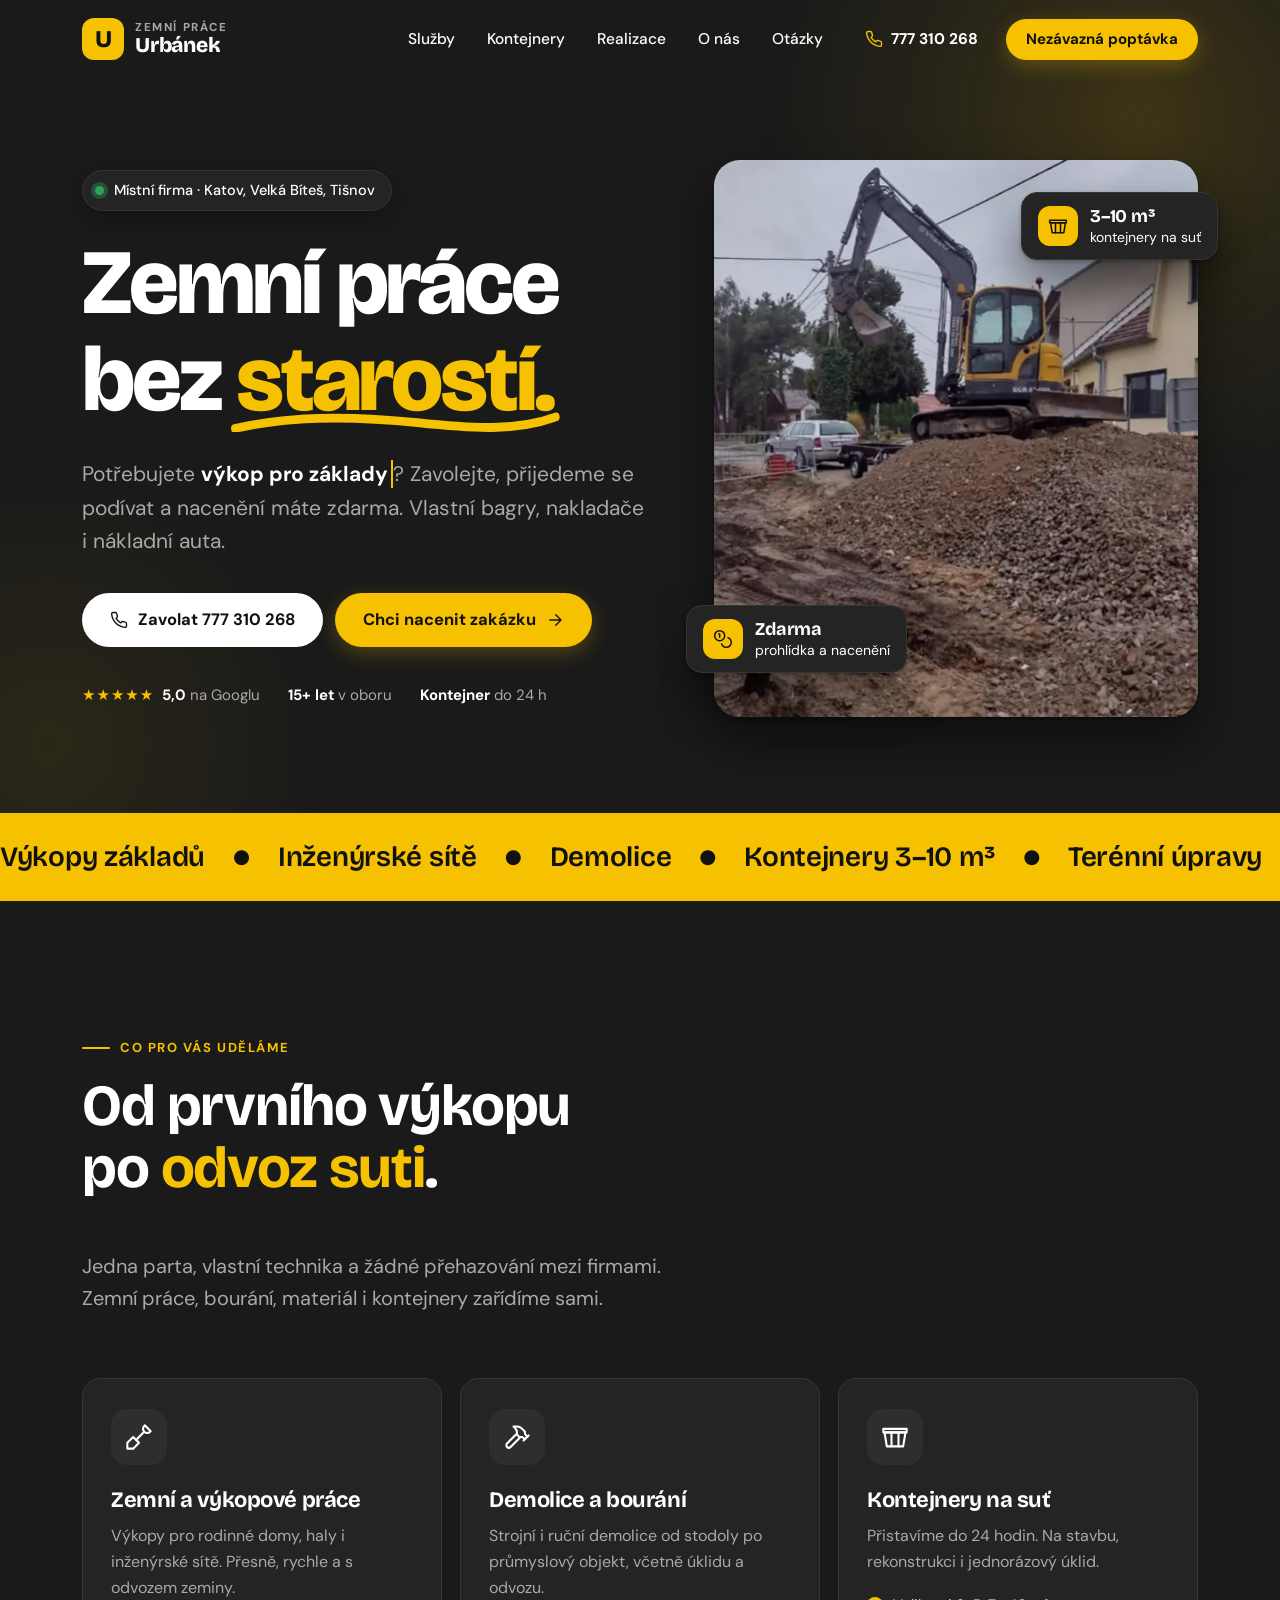
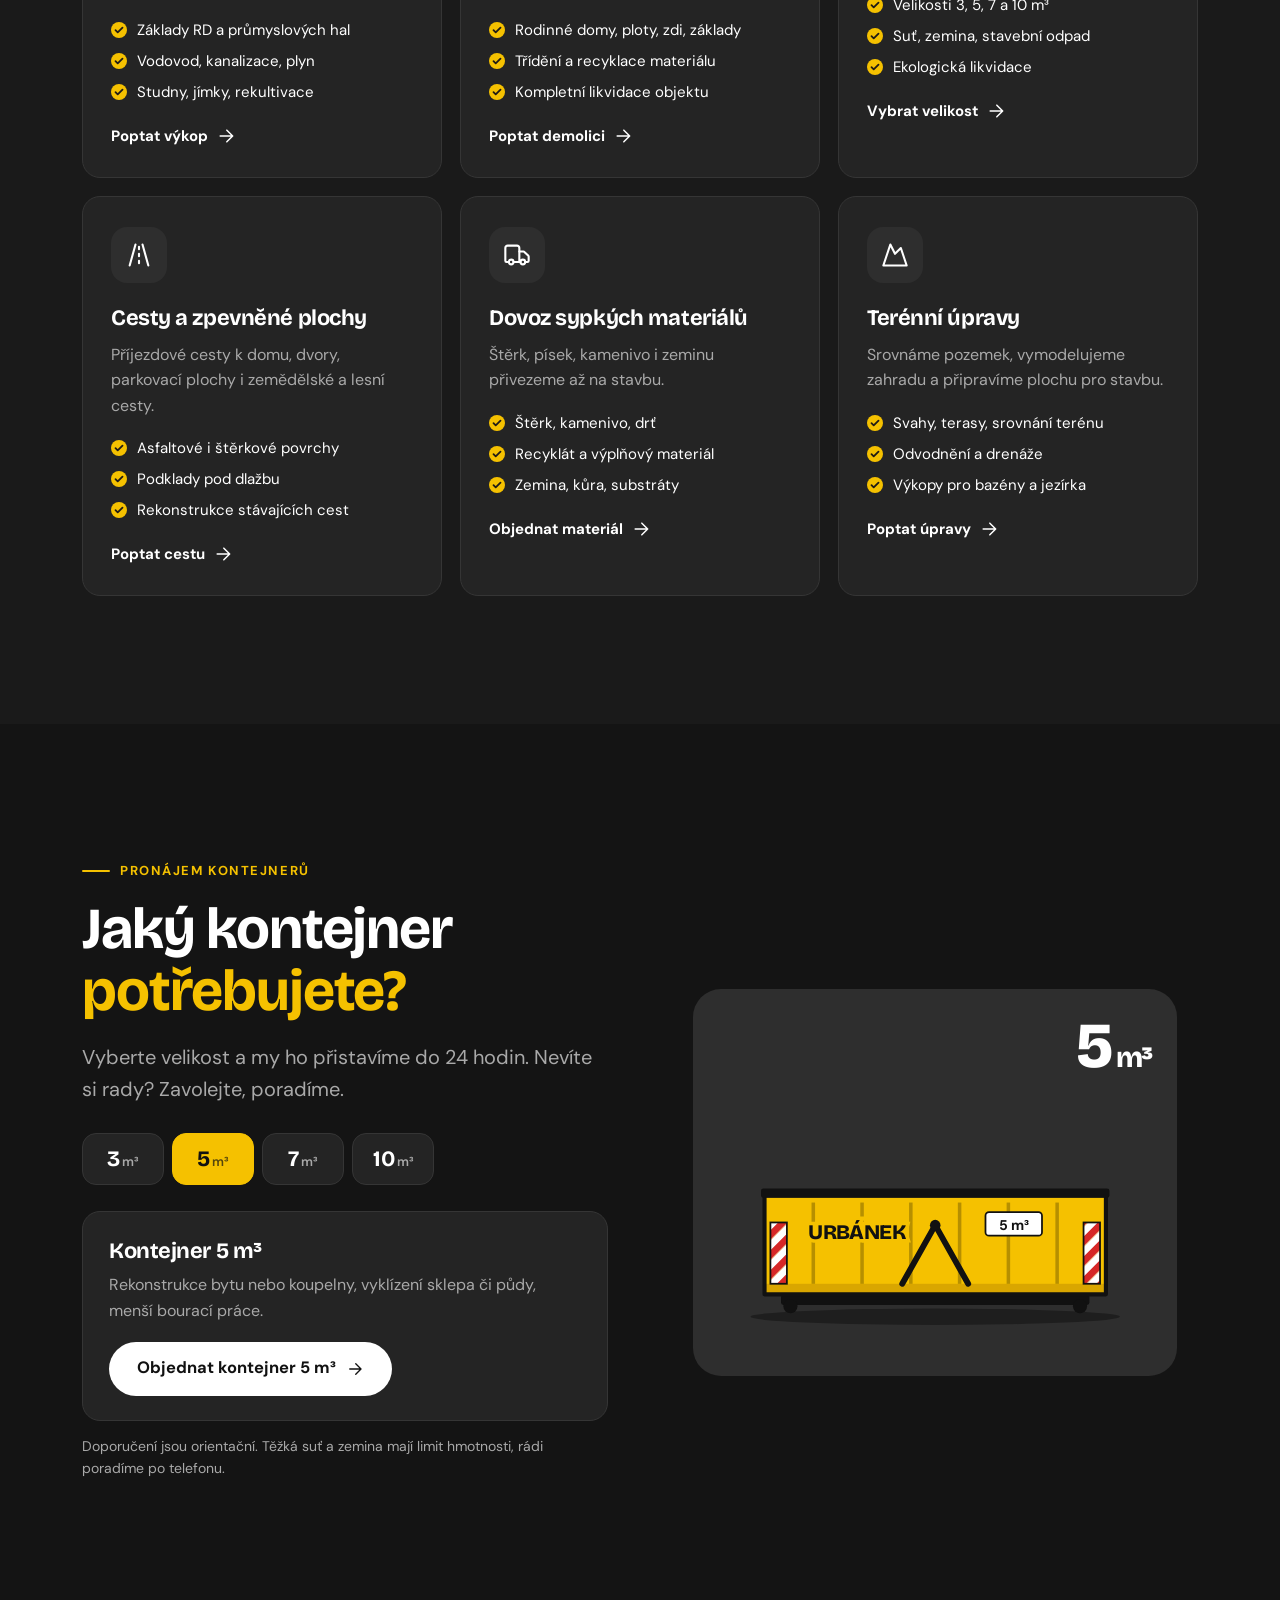
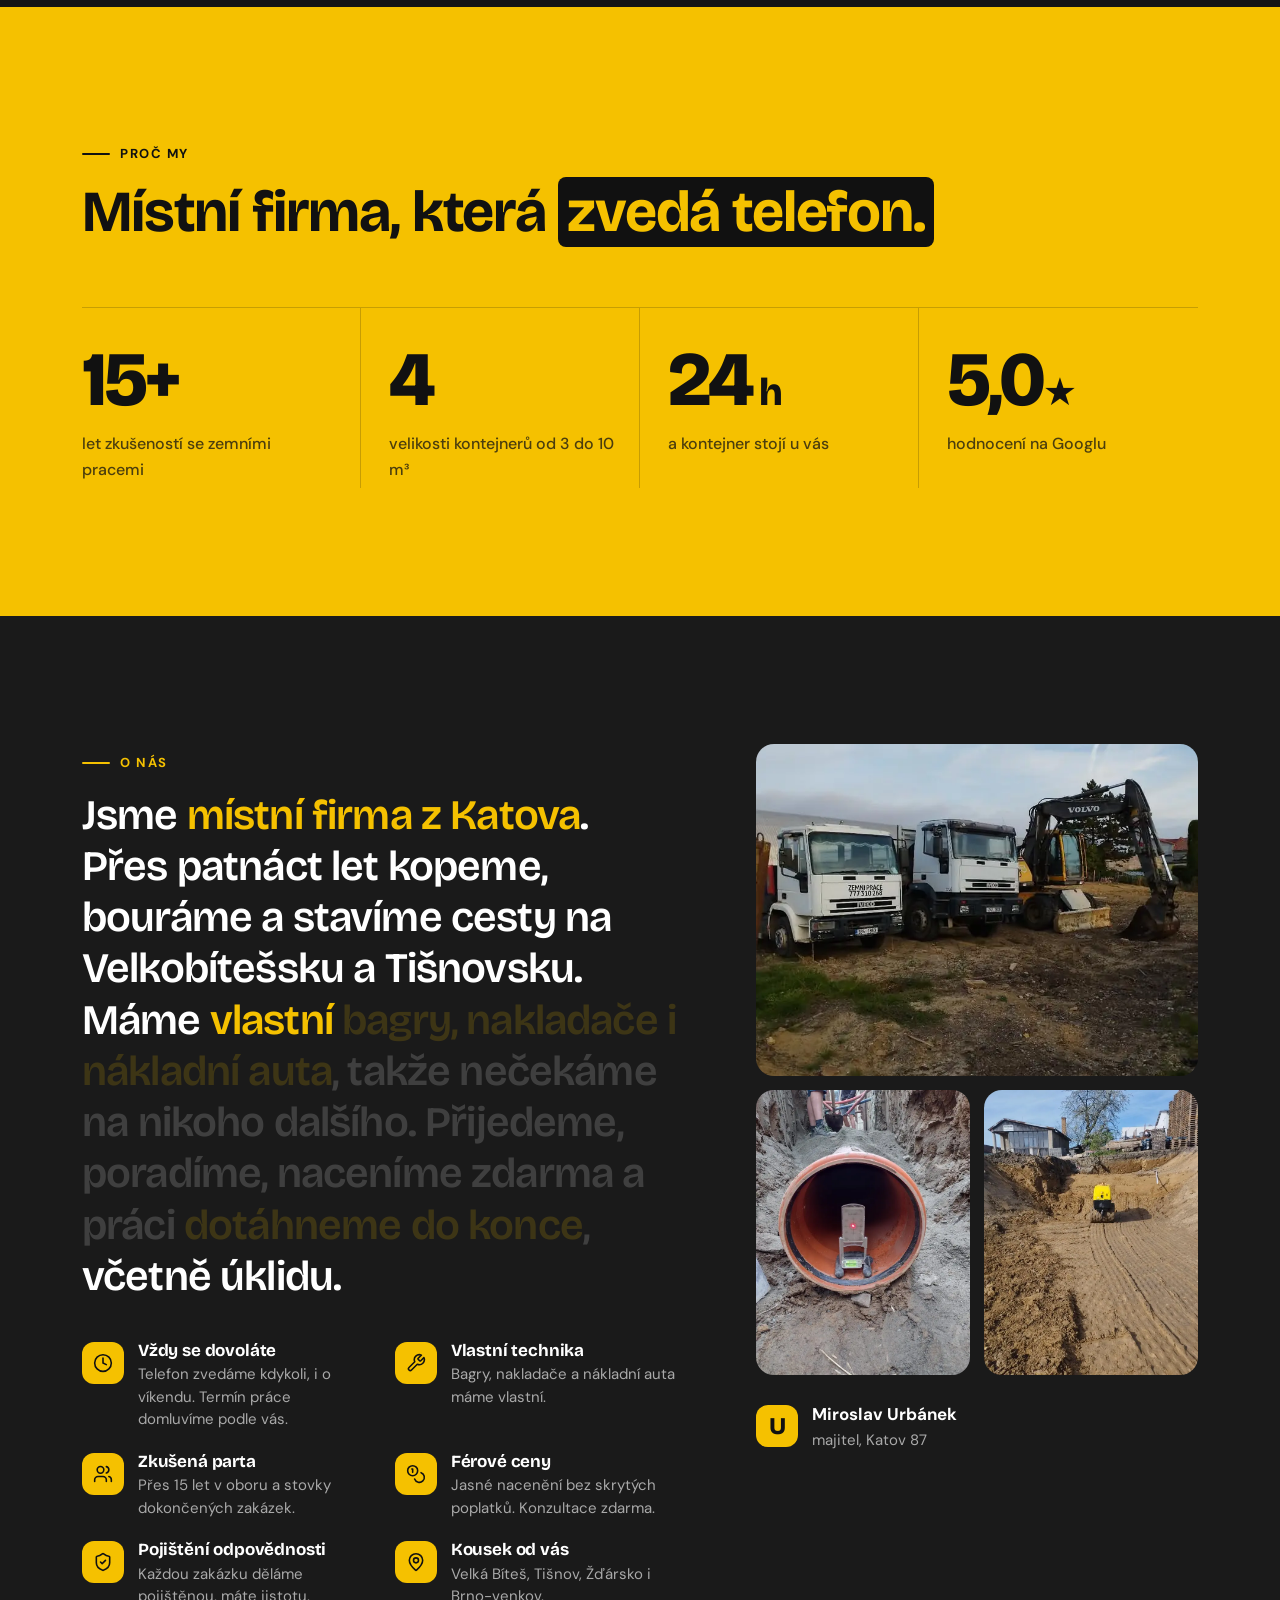
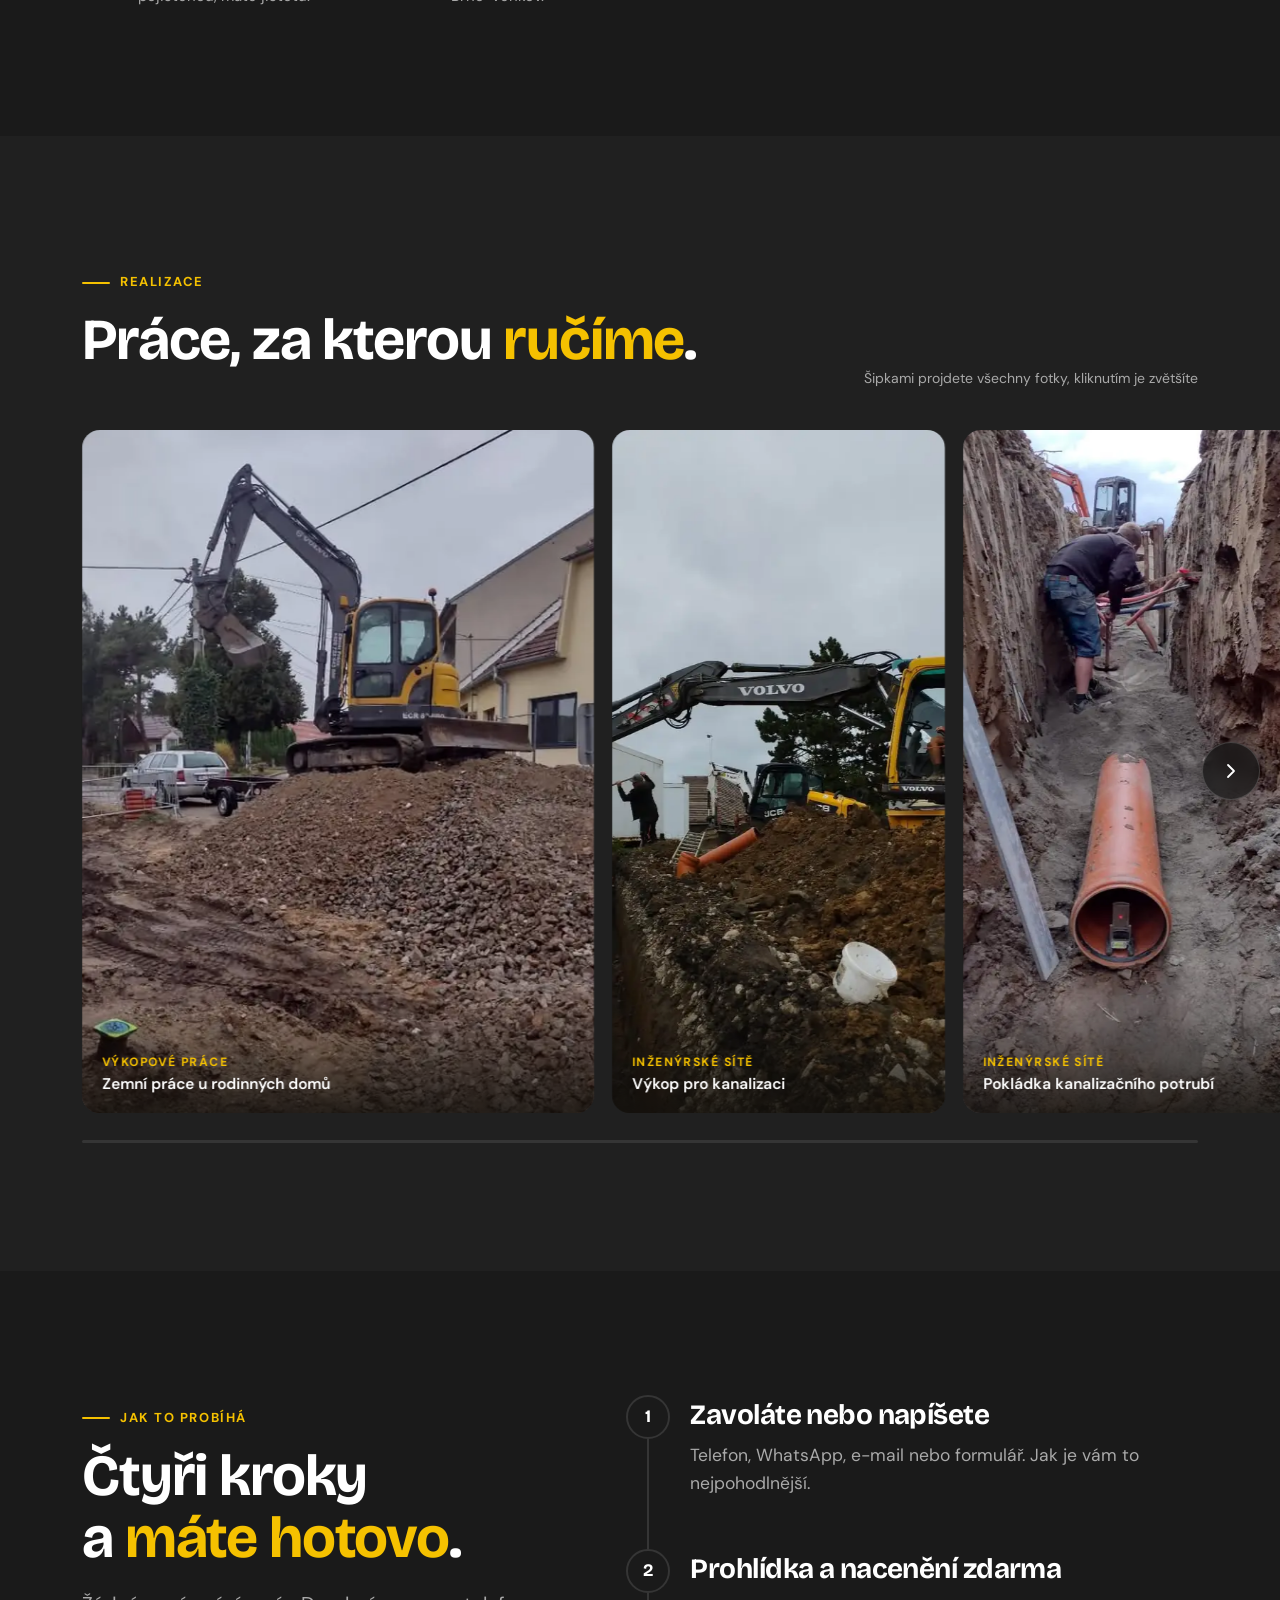
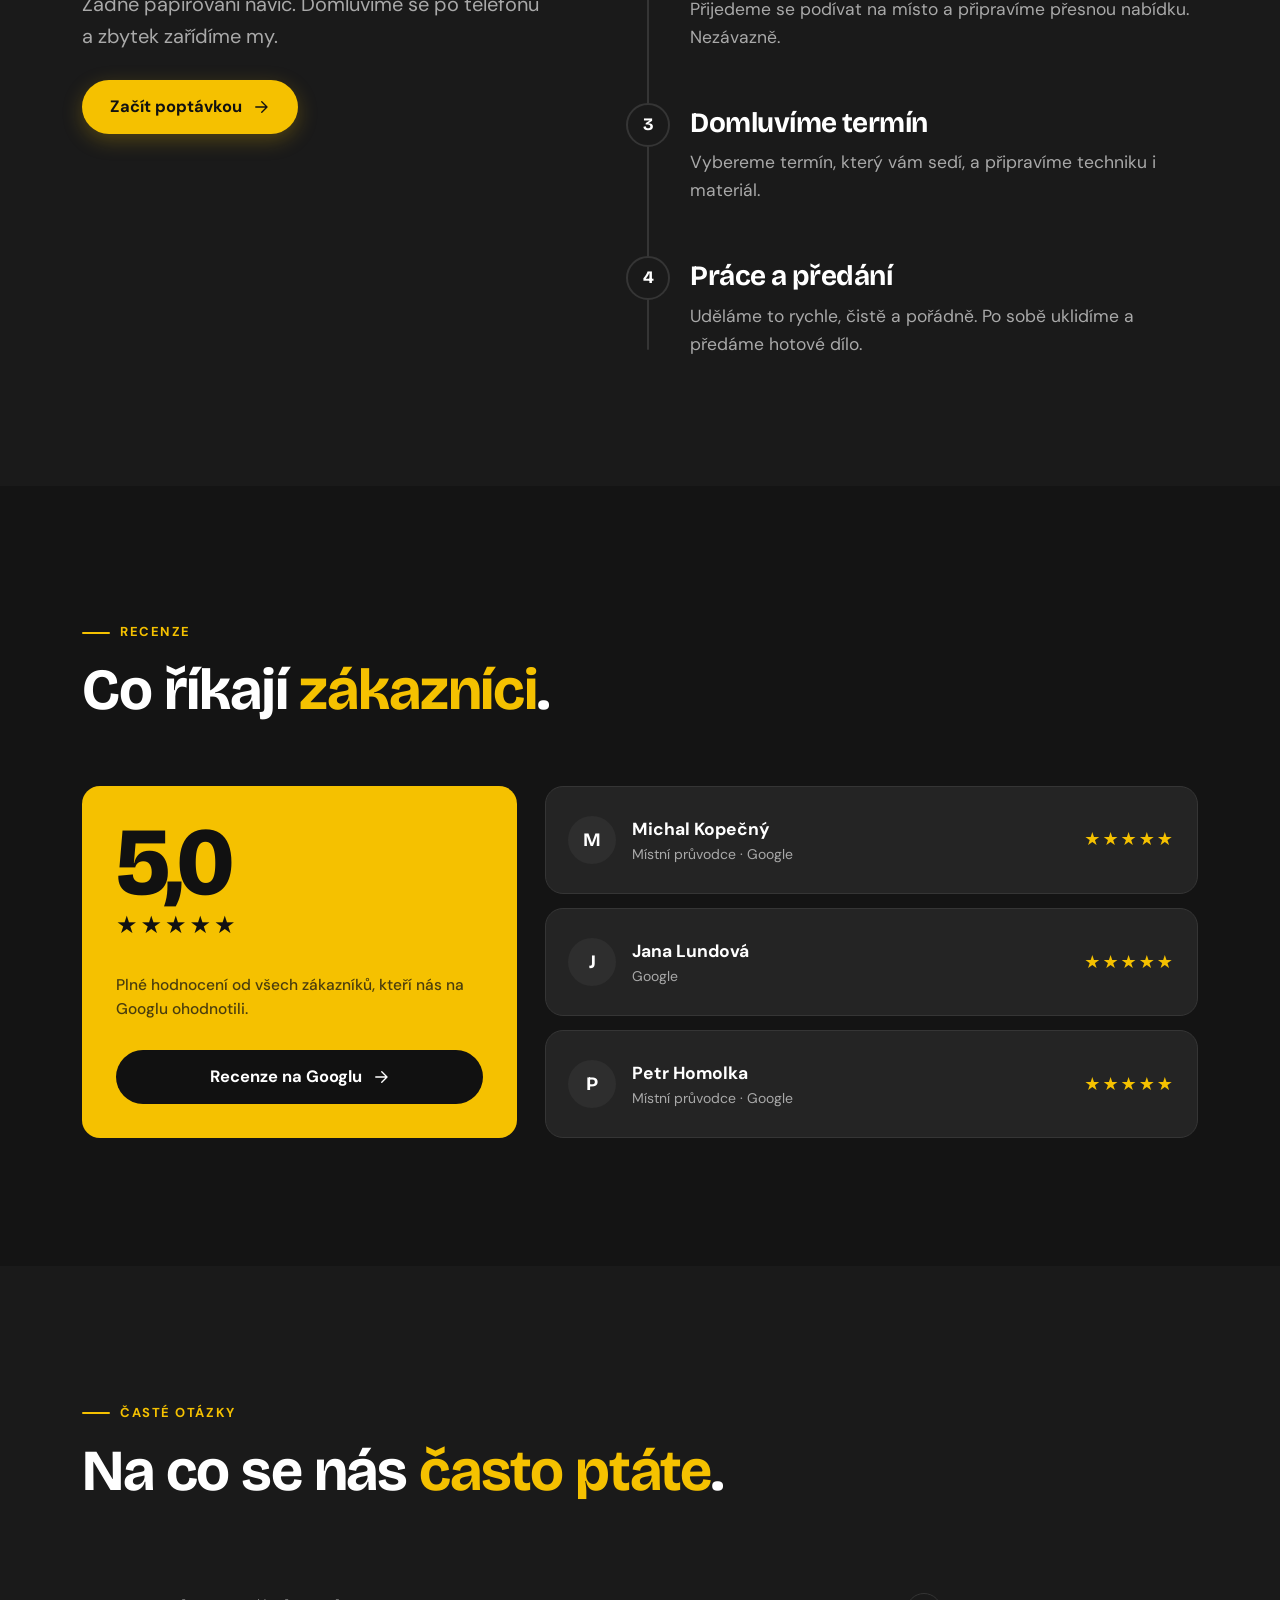
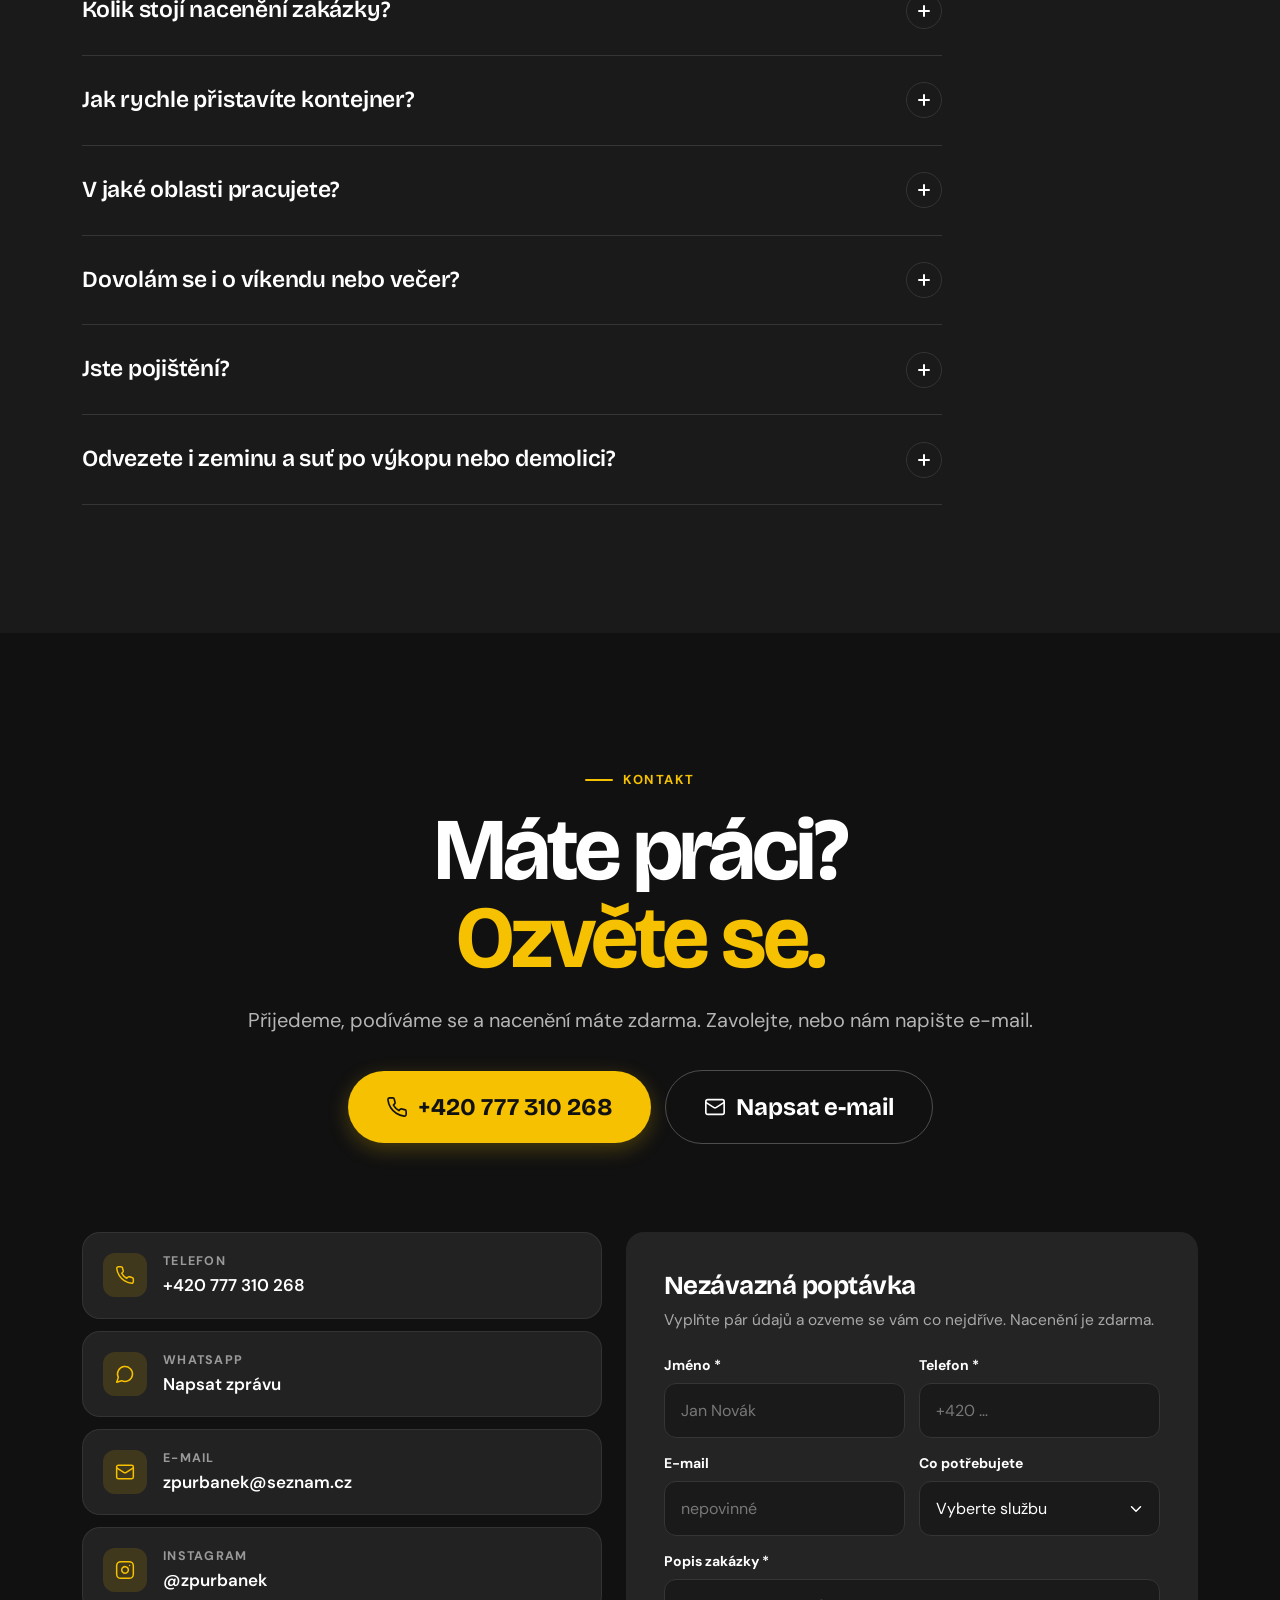
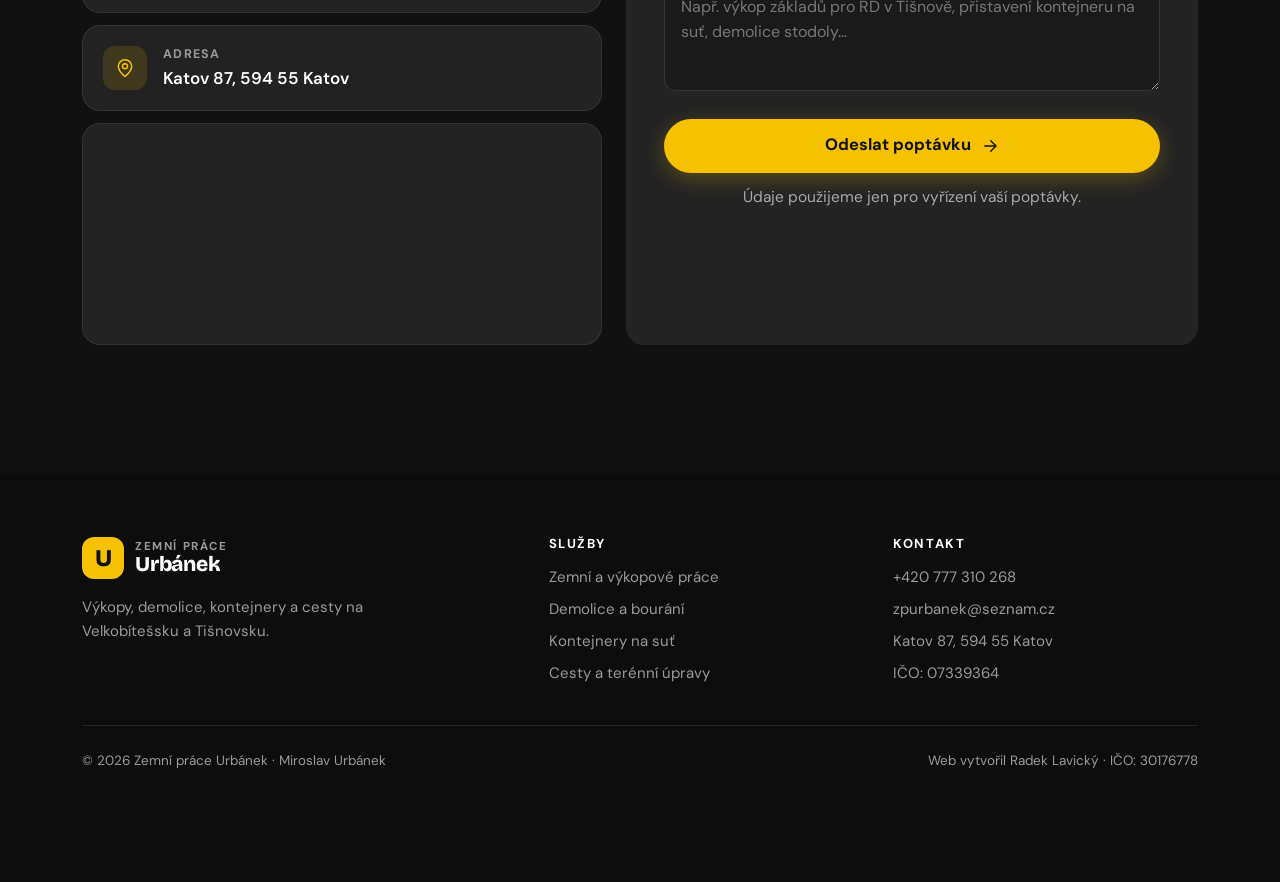
==== commit d8b5e3cc: "E-mail: po kliknutí se adresa zkopíruje a ukáže se hláška Pojistka pro zařízení bez nastavené pošty," ====
--- a/index.html
+++ b/index.html
@@ -27,7 +27,7 @@
   <link rel="preload" as="image" href="img/hero-900.webp" imagesrcset="img/hero-900.webp 900w, img/hero-1200.webp 1200w, img/hero-1600.webp 1600w" imagesizes="(max-width: 900px) 92vw, 46vw" />
 
   <script>document.documentElement.classList.add('js')</script>
-  <link rel="stylesheet" href="styles.css?v=20261101a" />
+  <link rel="stylesheet" href="styles.css?v=20261101b" />
 
   <script type="application/ld+json">
   {
@@ -561,6 +561,6 @@
   <div class="lb__cap" id="lbCap"></div>
 </div>
 
-<script src="script.js?v=20261101a" defer></script>
+<script src="script.js?v=20261101b" defer></script>
 </body>
 </html>
--- a/styles.css
+++ b/styles.css
@@ -440,6 +440,9 @@
 .mbar.show { transform: none; }
 .mbar a { flex: 1; display: flex; align-items: center; justify-content: center; gap: 8px; padding: 14px; border-radius: 16px; font-weight: 700; text-decoration: none; font-size: 16px; }
 .mbar svg { width: 19px; height: 19px; }
+.toast { position: fixed; left: 50%; bottom: 24px; z-index: 200; transform: translate(-50%, 20px); opacity: 0; pointer-events: none; width: max-content; max-width: calc(100% - 32px); padding: 14px 20px; border-radius: 14px; background: #fff; color: var(--accent-ink); font-size: 15px; text-align: center; box-shadow: 0 12px 40px rgba(0,0,0,.4); transition: opacity .3s, transform .3s var(--ease); }
+.toast.show { opacity: 1; transform: translate(-50%, 0); }
+@media (max-width: 900px) { .toast { bottom: 96px; } }
 .mbar__call { background: var(--accent); color: var(--accent-ink); }
 .mbar__wa { background: #25D366; color: #0B2E17; }
 
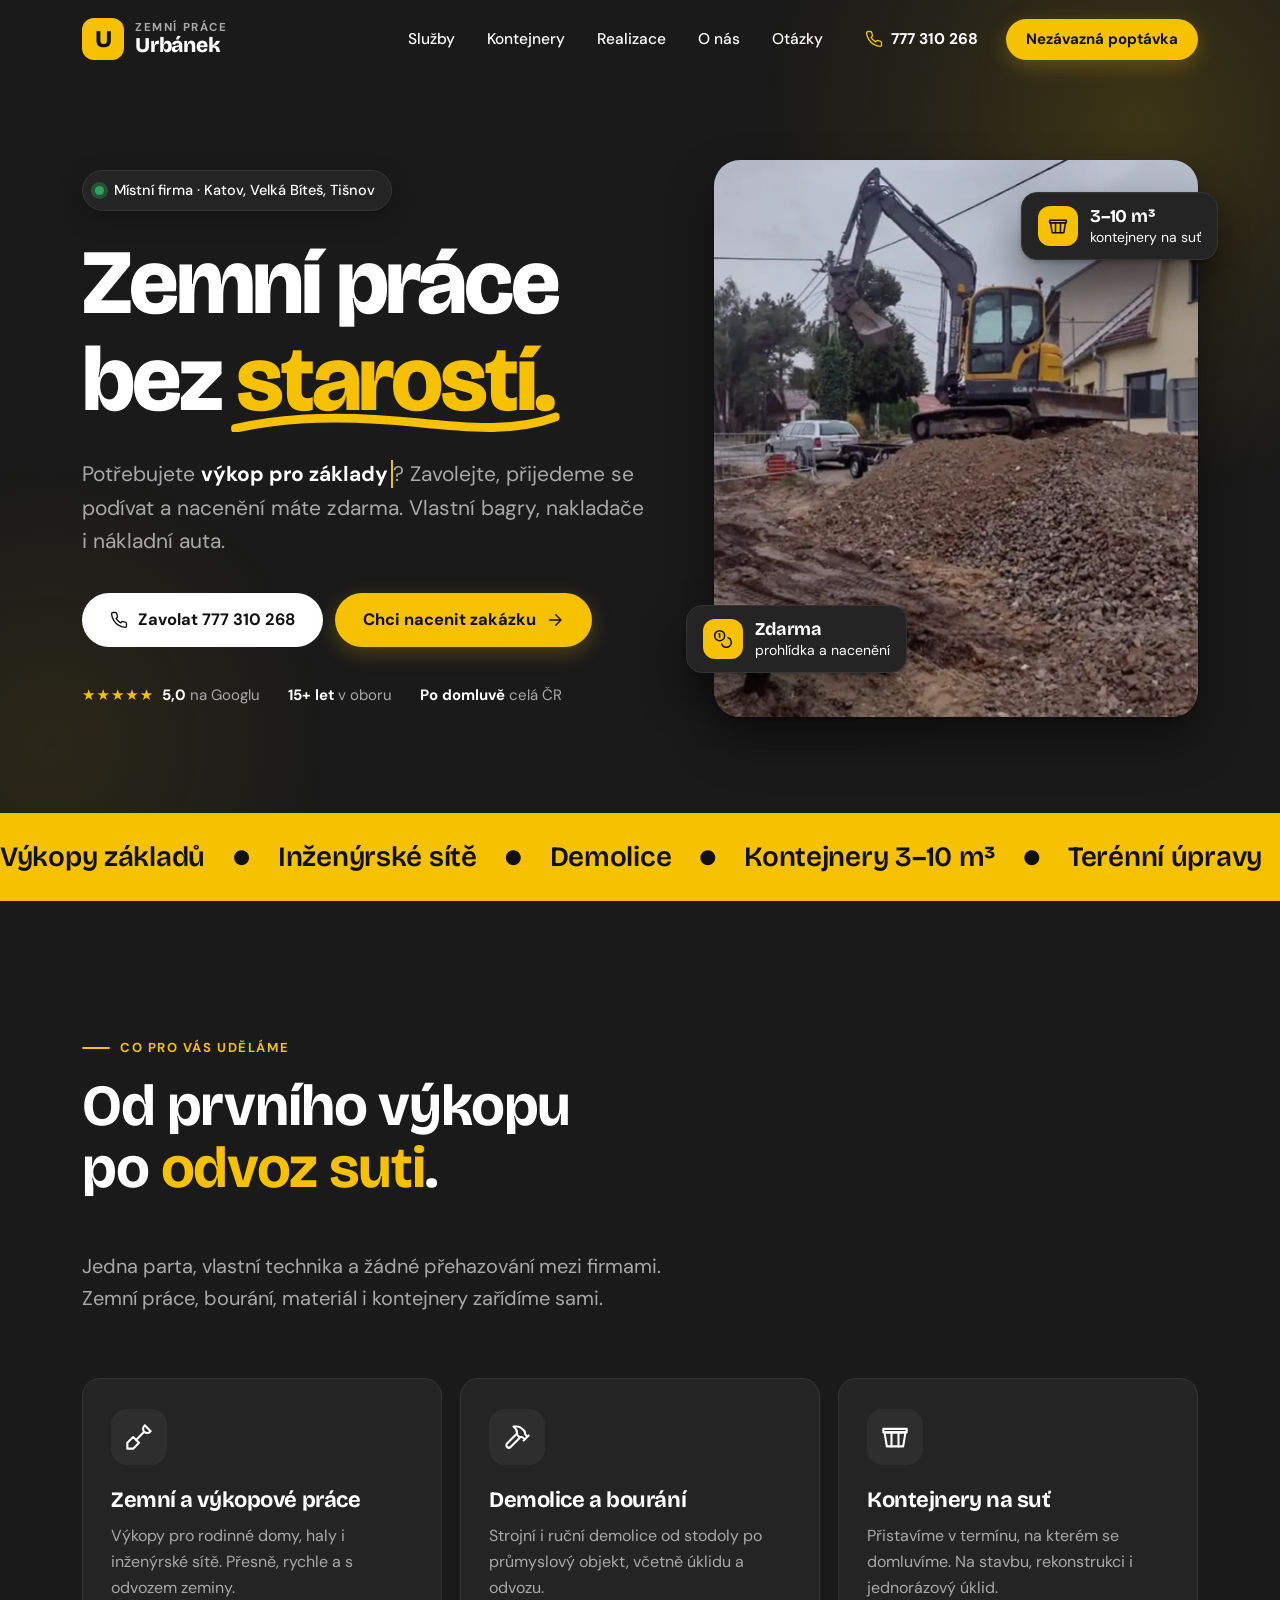
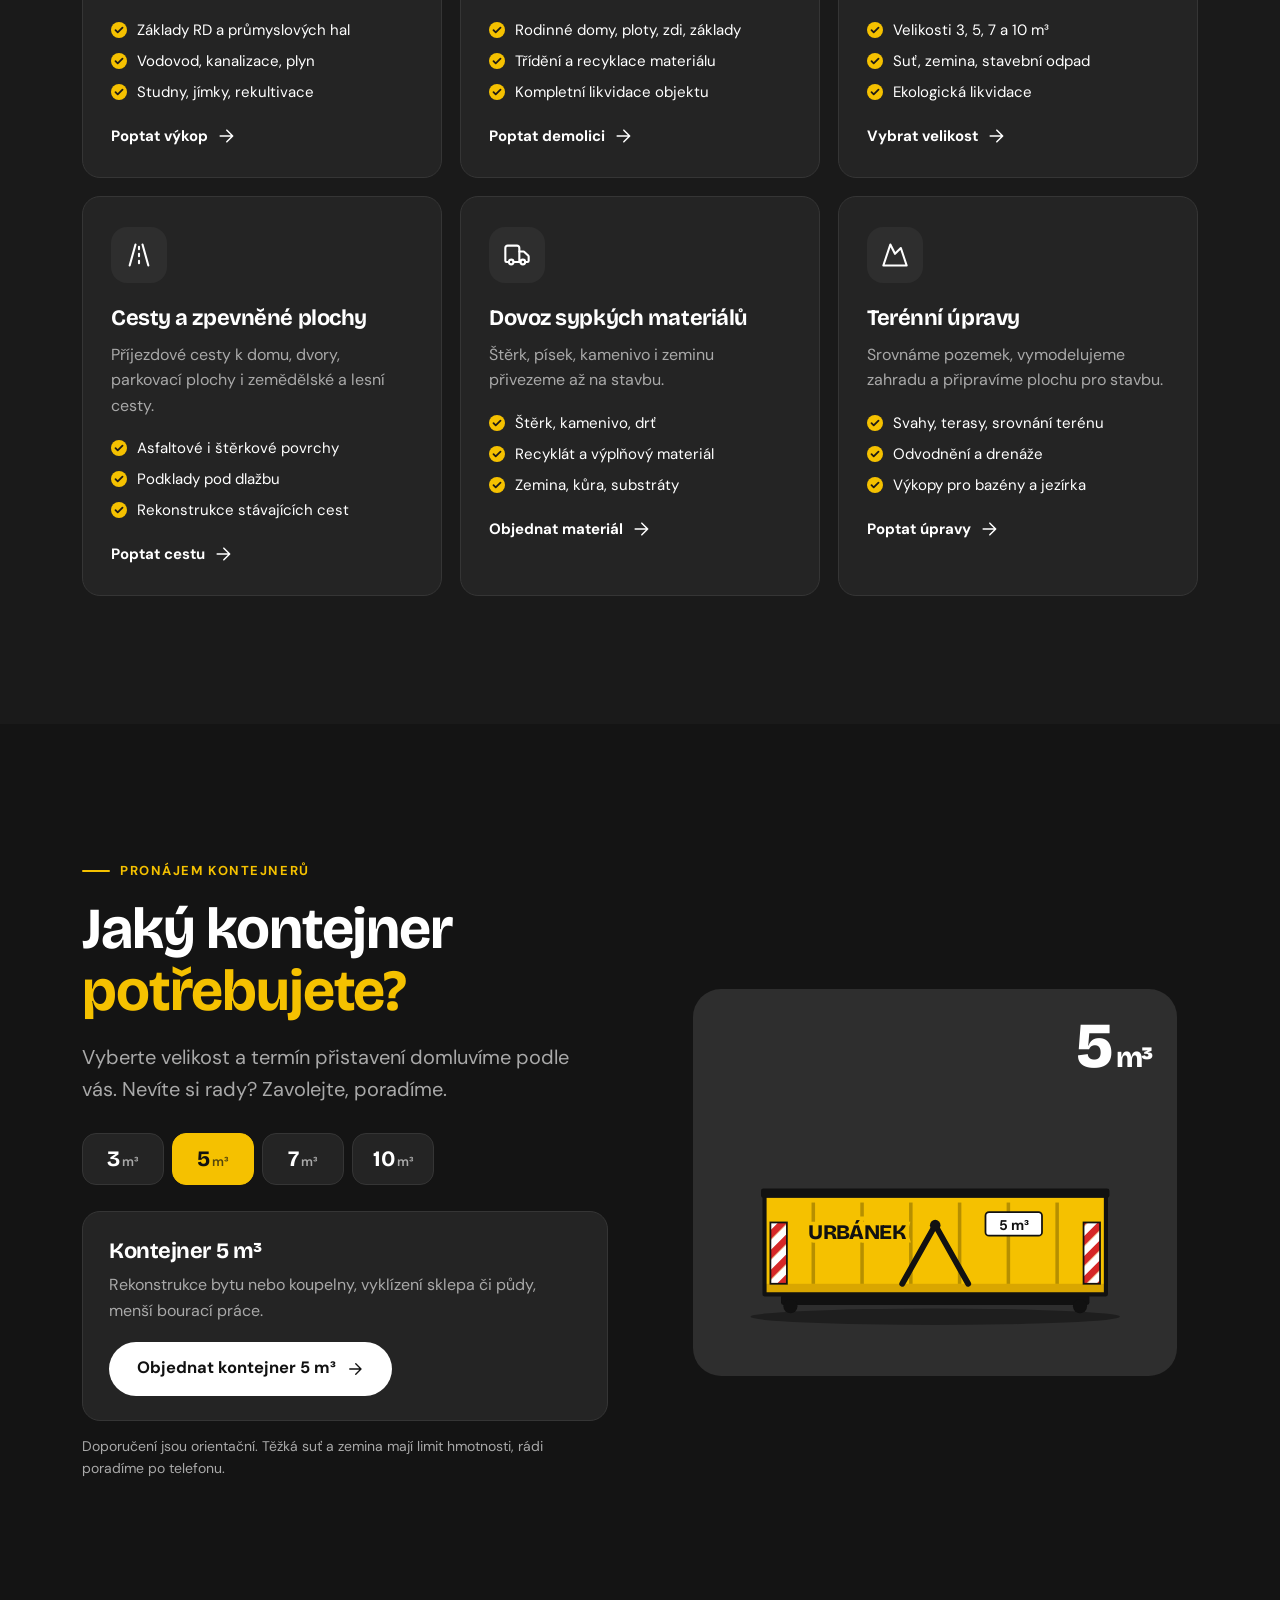
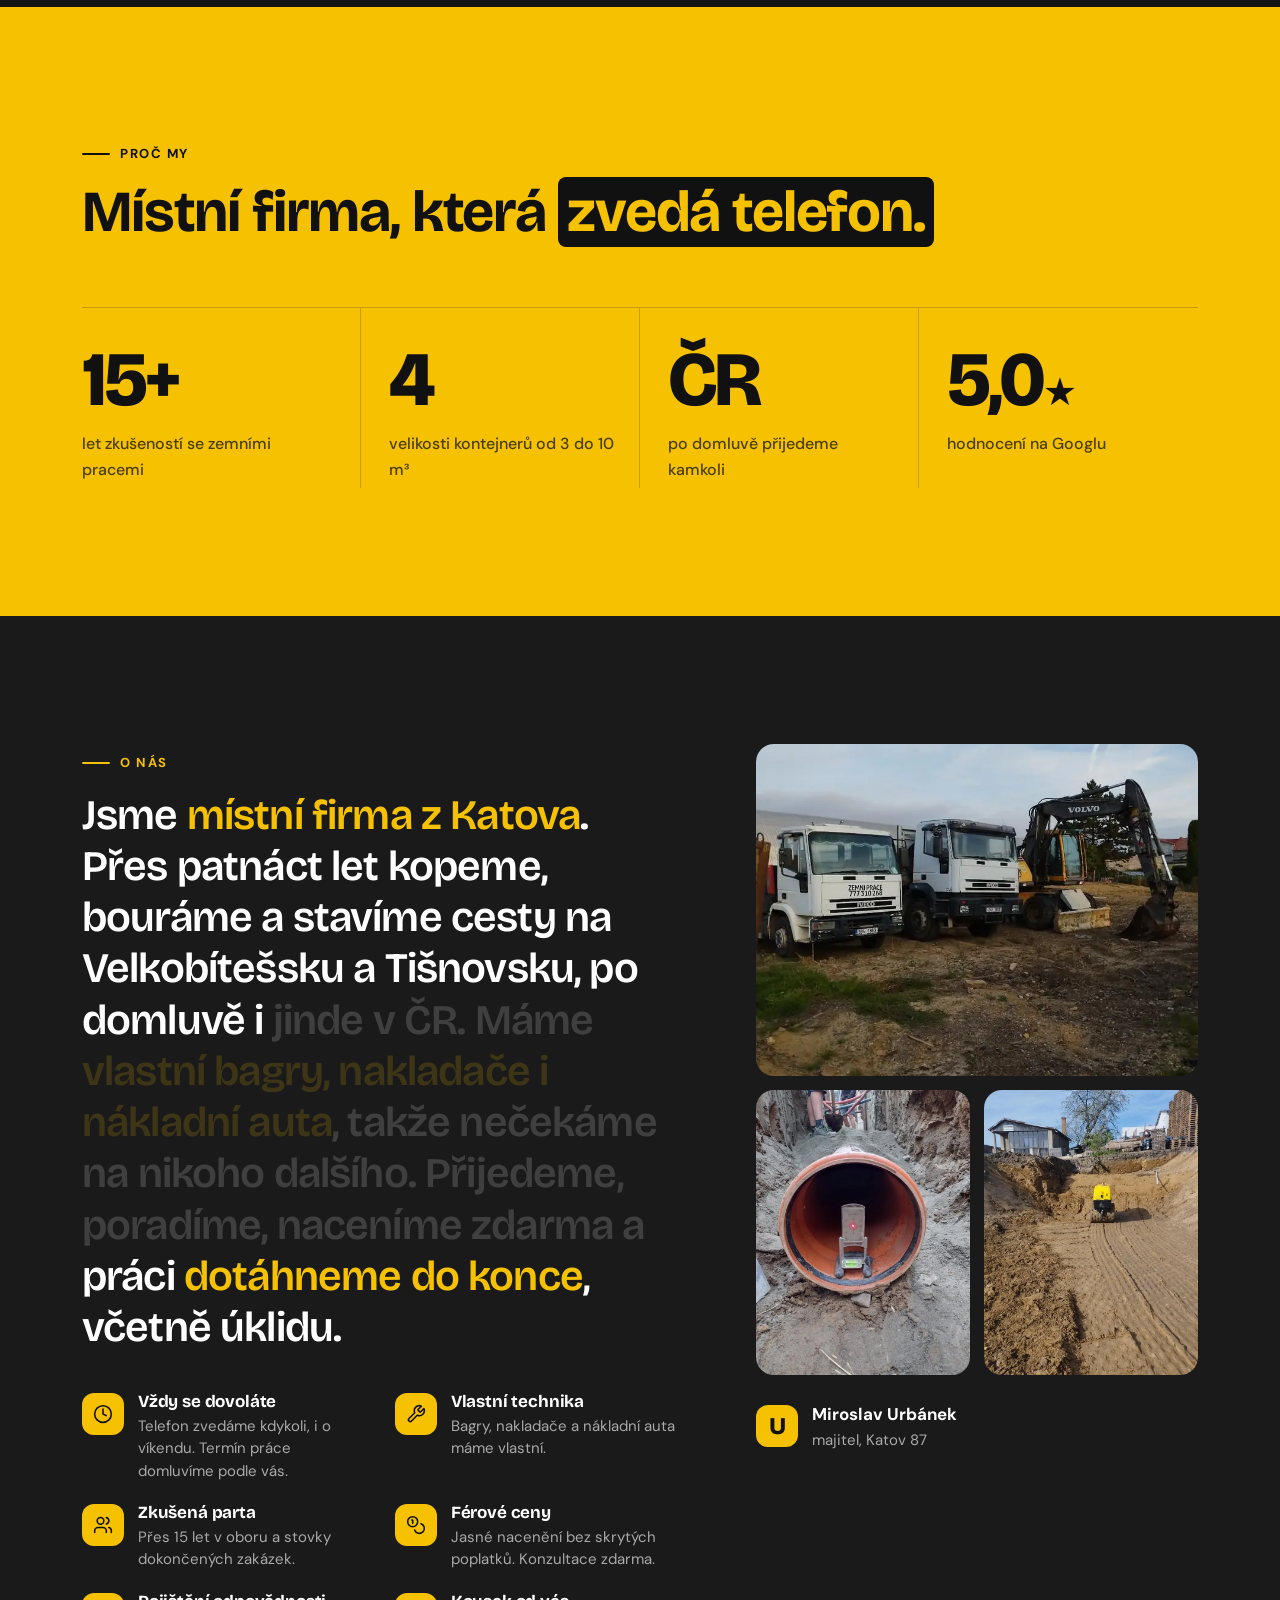
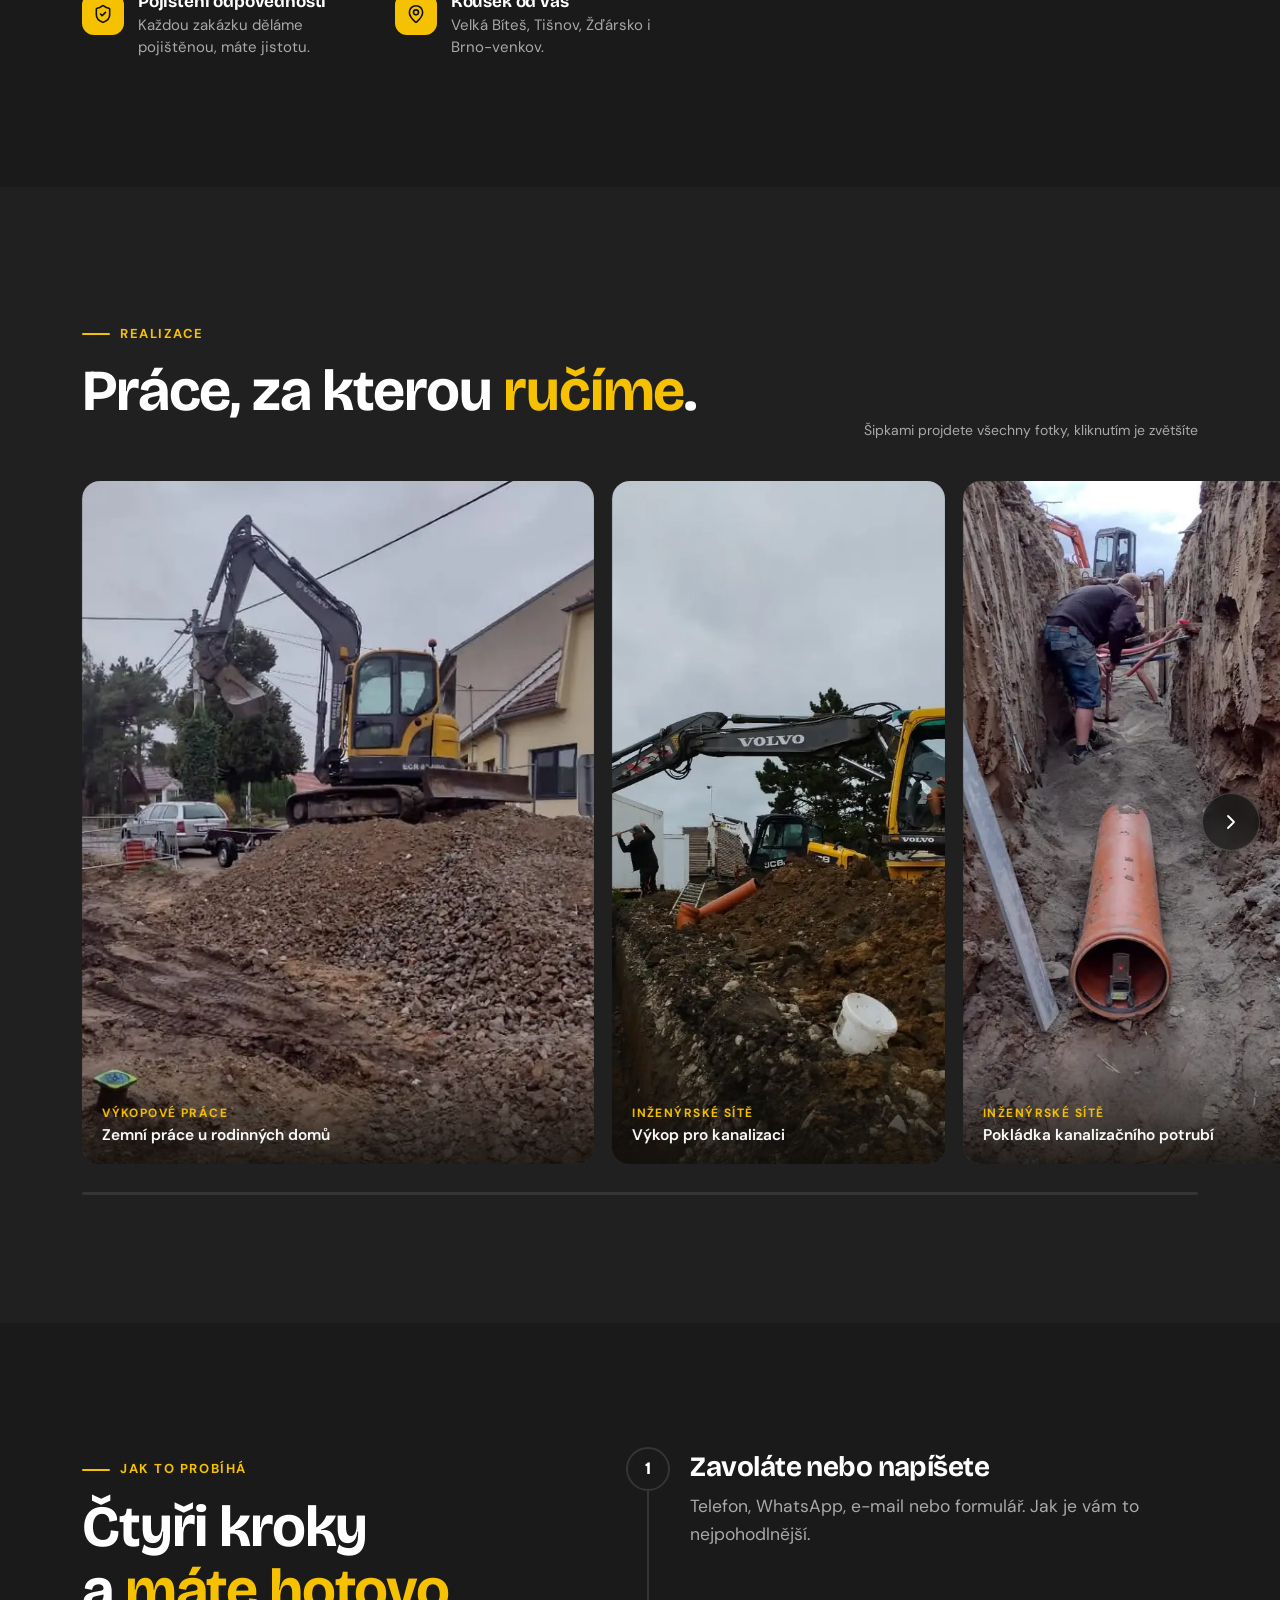
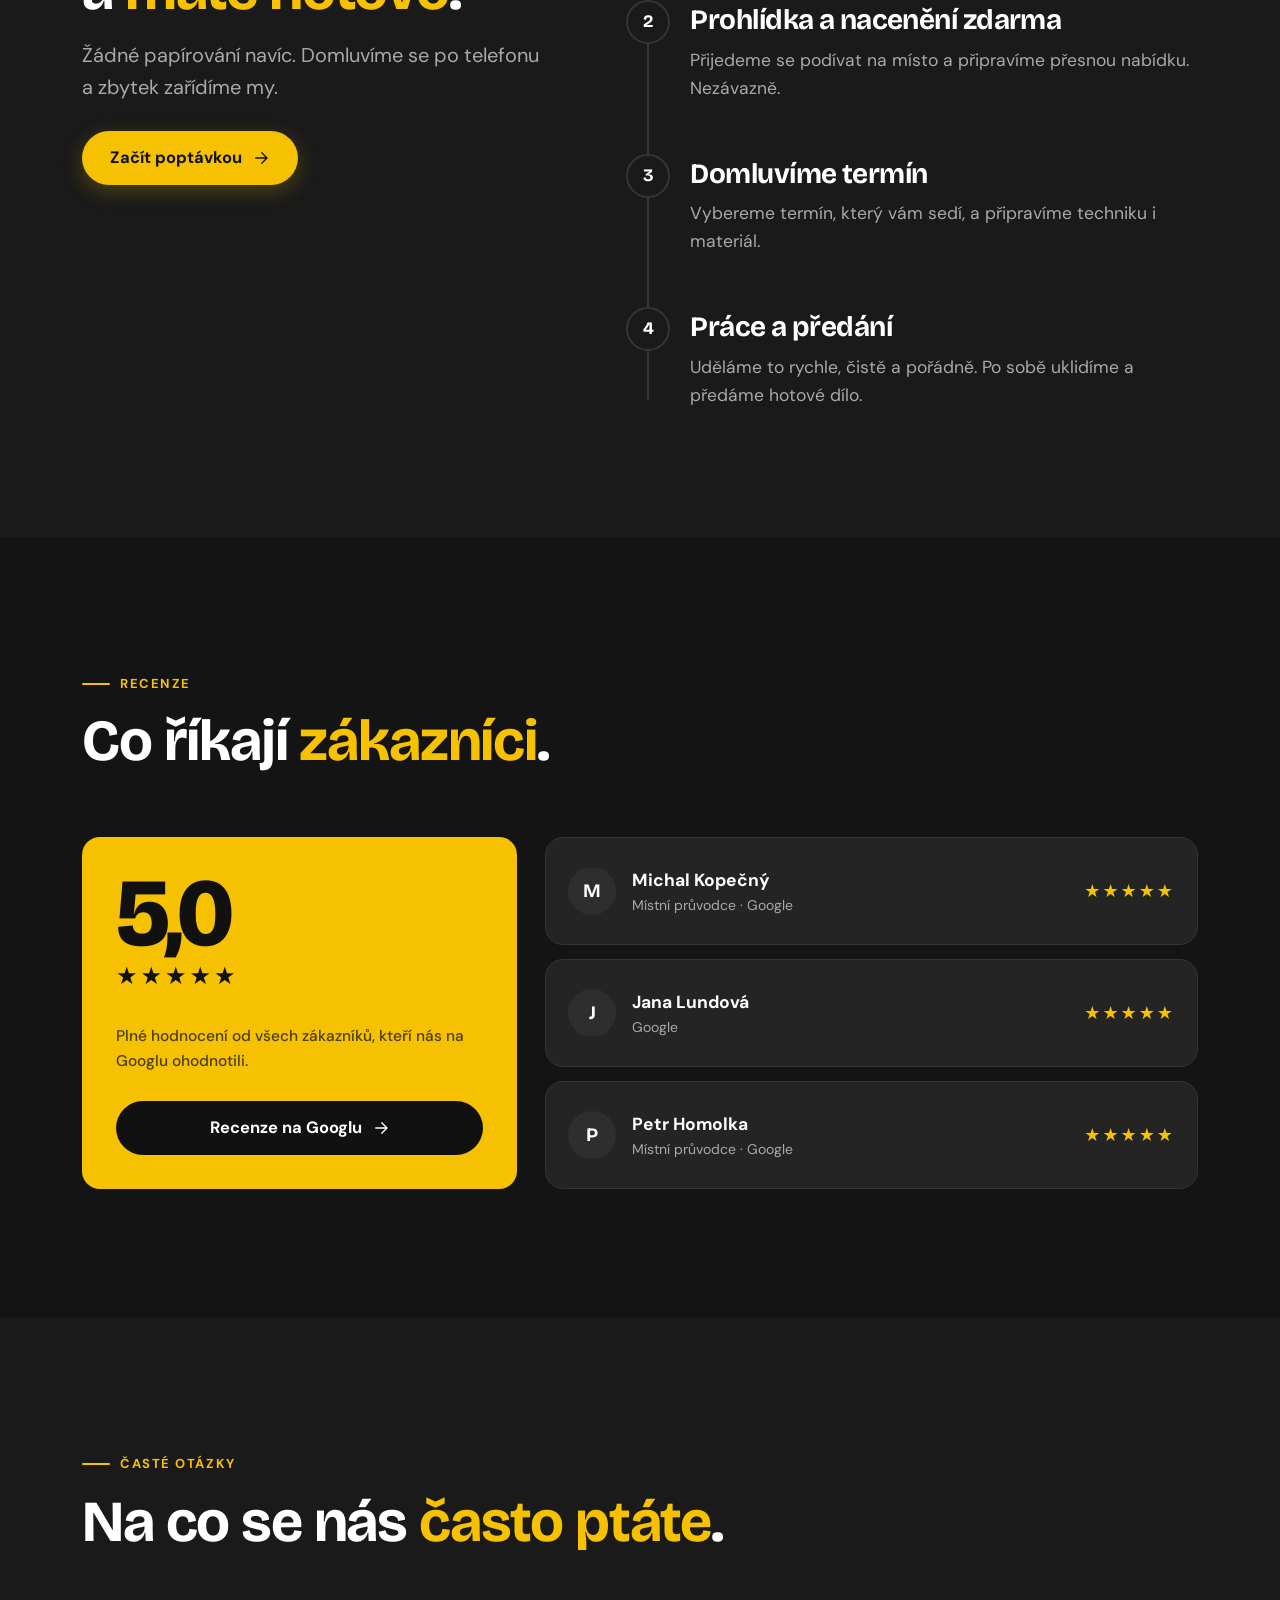
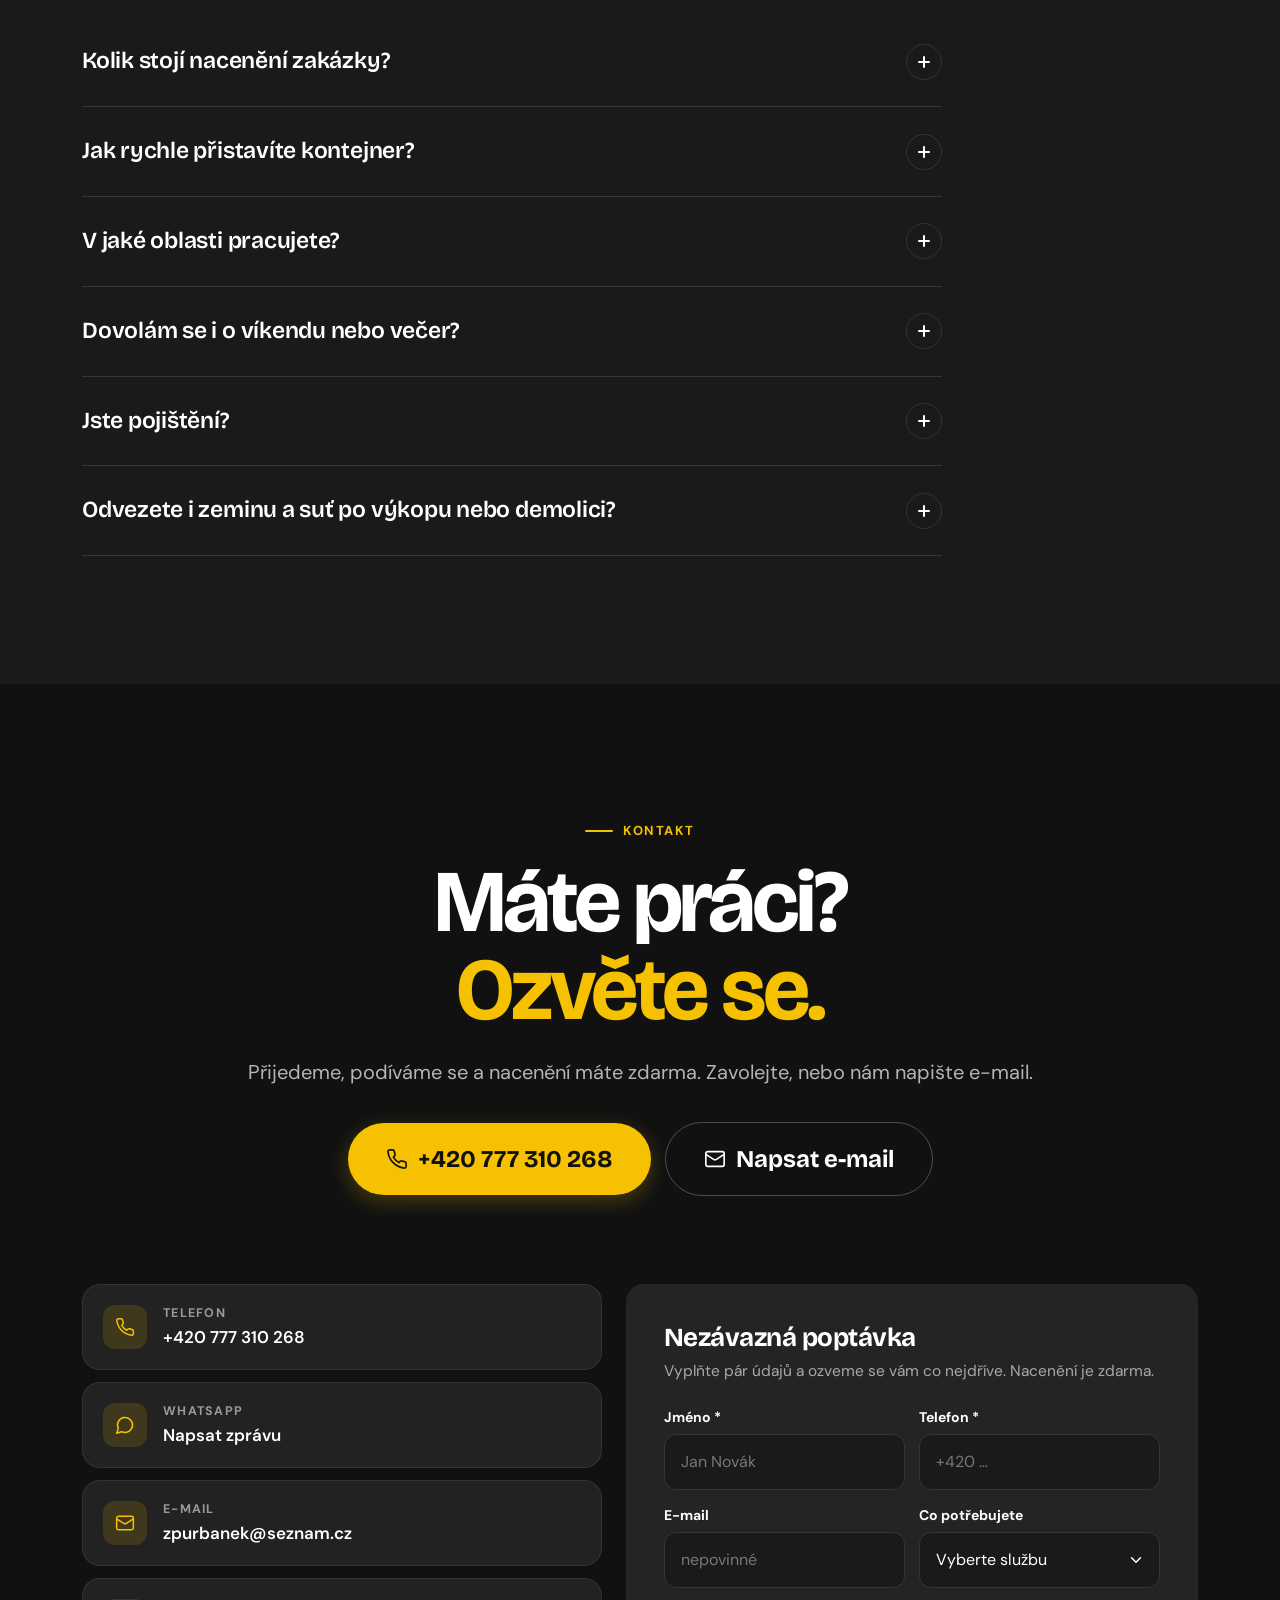
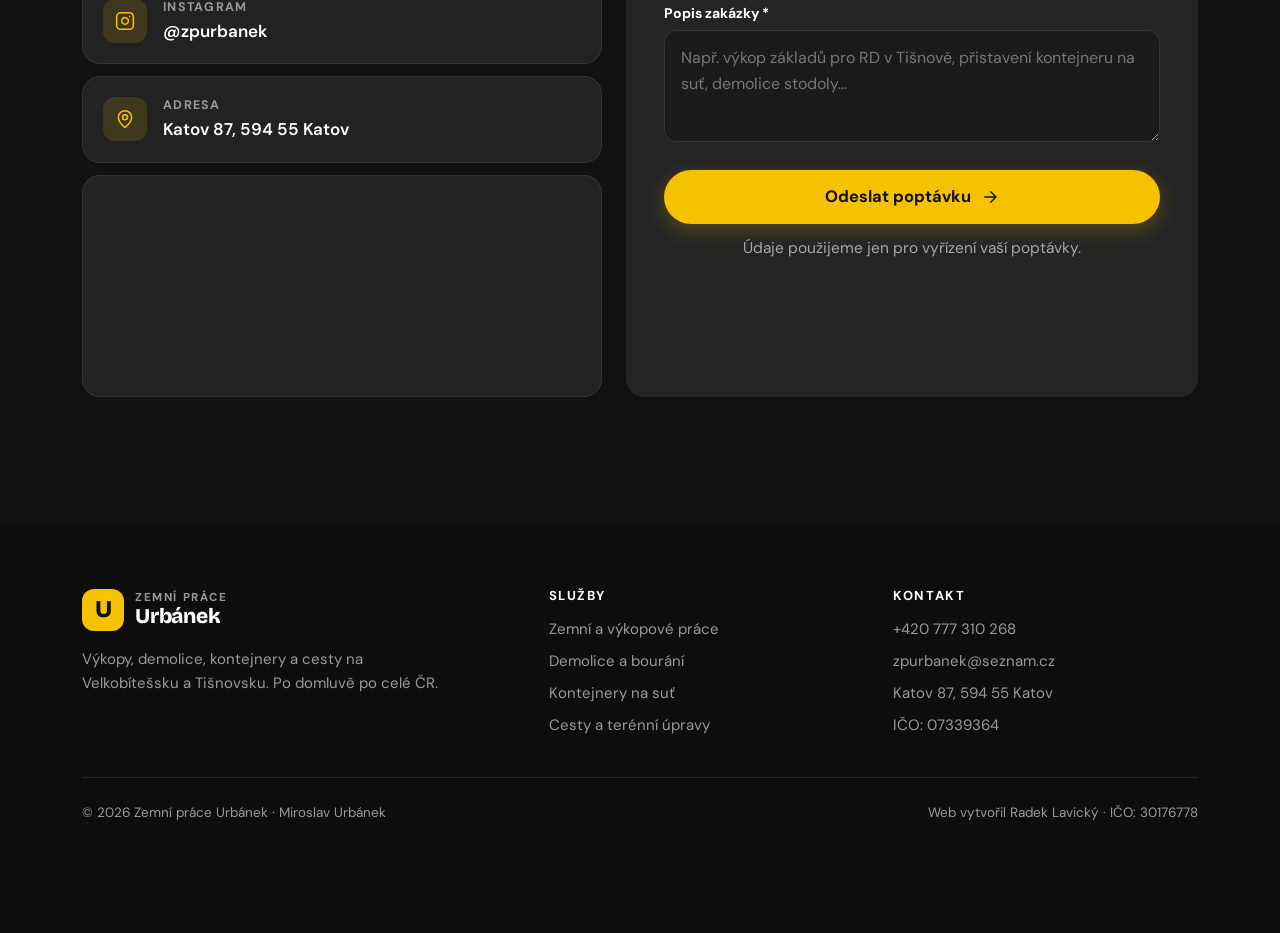
==== commit 7f0c8a1f: "Oblast: po domluvě celá ČR, přistavení kontejneru po domluvě Místo pevných „do 24 hodin“ se termín p" ====
--- a/index.html
+++ b/index.html
@@ -4,14 +4,14 @@
   <meta charset="UTF-8" />
   <meta name="viewport" content="width=device-width, initial-scale=1" />
   <title>Zemní práce Urbánek – výkopy, demolice a kontejnery | Katov, Velká Bíteš, Tišnov</title>
-  <meta name="description" content="Zemní a výkopové práce, demolice, kontejnery na suť 3–10 m³, terénní úpravy a příjezdové cesty. Katov, Velká Bíteš, Tišnov a okolí. Nacenění zdarma. Tel: +420 777 310 268." />
+  <meta name="description" content="Zemní a výkopové práce, demolice, kontejnery na suť 3–10 m³, terénní úpravy a příjezdové cesty. Katov, Velká Bíteš, Tišnov a okolí, po domluvě celá ČR. Nacenění zdarma. Tel: +420 777 310 268." />
   <meta name="theme-color" content="#1A1A1A" />
   <link rel="canonical" href="https://www.zemniprace-urbanek.cz/" />
 
   <meta property="og:type" content="website" />
   <meta property="og:locale" content="cs_CZ" />
   <meta property="og:title" content="Zemní práce Urbánek – výkopy, demolice a kontejnery" />
-  <meta property="og:description" content="Výkopy, demolice, kontejnery na suť, terénní úpravy a cesty na Velkobítešsku a Tišnovsku. Nacenění zdarma." />
+  <meta property="og:description" content="Výkopy, demolice, kontejnery na suť, terénní úpravy a cesty na Velkobítešsku a Tišnovsku, po domluvě po celé ČR. Nacenění zdarma." />
   <meta property="og:url" content="https://www.zemniprace-urbanek.cz/" />
   <meta property="og:image" content="https://www.zemniprace-urbanek.cz/og-foto.jpg" />
   <meta name="twitter:card" content="summary_large_image" />
@@ -27,7 +27,7 @@
   <link rel="preload" as="image" href="img/hero-900.webp" imagesrcset="img/hero-900.webp 900w, img/hero-1200.webp 1200w, img/hero-1600.webp 1600w" imagesizes="(max-width: 900px) 92vw, 46vw" />
 
   <script>document.documentElement.classList.add('js')</script>
-  <link rel="stylesheet" href="styles.css?v=20261101b" />
+  <link rel="stylesheet" href="styles.css?v=20261101c" />
 
   <script type="application/ld+json">
   {
@@ -35,7 +35,7 @@
     "@type": "GeneralContractor",
     "name": "Zemní práce Urbánek",
     "legalName": "Miroslav Urbánek",
-    "description": "Zemní a výkopové práce, demolice, pronájem kontejnerů na suť, terénní úpravy a výstavba cest na Velkobítešsku a Tišnovsku.",
+    "description": "Zemní a výkopové práce, demolice, pronájem kontejnerů na suť, terénní úpravy a výstavba cest na Velkobítešsku a Tišnovsku, po domluvě po celé ČR.",
     "taxID": "07339364",
     "telephone": "+420777310268",
     "email": "zpurbanek@seznam.cz",
@@ -45,7 +45,7 @@
     "address": { "@type": "PostalAddress", "streetAddress": "Katov 87", "postalCode": "594 55", "addressLocality": "Katov", "addressCountry": "CZ" },
     "geo": { "@type": "GeoCoordinates", "latitude": 49.3673, "longitude": 16.2276 },
     "openingHoursSpecification": { "@type": "OpeningHoursSpecification", "dayOfWeek": ["Monday","Tuesday","Wednesday","Thursday","Friday","Saturday","Sunday"], "opens": "00:00", "closes": "23:59" },
-    "areaServed": ["Velká Bíteš","Tišnov","Katov","Žďár nad Sázavou","Brno-venkov"],
+    "areaServed": ["Velká Bíteš","Tišnov","Katov","Žďár nad Sázavou","Brno-venkov","Česká republika"],
     "knowsAbout": ["zemní práce","výkopové práce","demolice","pronájem kontejnerů","terénní úpravy","výstavba cest"],
     "aggregateRating": { "@type": "AggregateRating", "ratingValue": "5.0", "reviewCount": "3" },
     "sameAs": ["https://www.instagram.com/zpurbanek"]
@@ -57,8 +57,8 @@
     "@type": "FAQPage",
     "mainEntity": [
       { "@type": "Question", "name": "Kolik stojí nacenění zakázky?", "acceptedAnswer": { "@type": "Answer", "text": "Nic. Přijedeme se podívat na místo a připravíme nezávaznou cenovou nabídku zdarma." } },
-      { "@type": "Question", "name": "Jak rychle přistavíte kontejner?", "acceptedAnswer": { "@type": "Answer", "text": "Kontejner přistavíme do 24 hodin od objednávky. K dispozici jsou velikosti 3, 5, 7 a 10 m³." } },
-      { "@type": "Question", "name": "V jaké oblasti pracujete?", "acceptedAnswer": { "@type": "Answer", "text": "Sídlíme v Katově a pracujeme hlavně na Velkobítešsku, Tišnovsku, Žďársku a na Brně-venkov." } },
+      { "@type": "Question", "name": "Jak rychle přistavíte kontejner?", "acceptedAnswer": { "@type": "Answer", "text": "Termín přistavení domluvíme podle vás, často to stihneme hned v řádu hodin. K dispozici jsou velikosti 3, 5, 7 a 10 m³." } },
+      { "@type": "Question", "name": "V jaké oblasti pracujete?", "acceptedAnswer": { "@type": "Answer", "text": "Sídlíme v Katově a pracujeme hlavně na Velkobítešsku, Tišnovsku, Žďársku a na Brně-venkov. Po domluvě přijedeme kamkoli po celé ČR." } },
       { "@type": "Question", "name": "Dovolám se i o víkendu nebo večer?", "acceptedAnswer": { "@type": "Answer", "text": "Ano. Telefon zvedáme kdykoli, i večer a o víkendu. Termín samotné práce pak domluvíme podle vás." } },
       { "@type": "Question", "name": "Jste pojištění?", "acceptedAnswer": { "@type": "Answer", "text": "Ano, všechny práce provádíme s pojištěním odpovědnosti." } },
       { "@type": "Question", "name": "Odvezete i zeminu a suť po výkopu nebo demolici?", "acceptedAnswer": { "@type": "Answer", "text": "Ano. Přebytečnou zeminu, suť i demoliční materiál odvezeme a zajistíme jejich ekologickou likvidaci nebo recyklaci." } }
@@ -144,7 +144,7 @@
       <div class="hero__proof">
         <a href="https://maps.app.goo.gl/3jWvGLGp5su4tinu6" target="_blank" rel="noopener"><span class="stars">★★★★★</span><span><b>5,0</b> na Googlu</span></a>
         <span><b>15+ let</b> v oboru</span>
-        <span><b>Kontejner</b> do 24 h</span>
+        <span><b>Po domluvě</b> celá ČR</span>
       </div>
     </div>
 
@@ -213,7 +213,7 @@
         <span class="card__corners"><i></i></span>
         <div class="card__ic"><svg><use href="#i-box"/></svg></div>
         <h3>Kontejnery na suť</h3>
-        <p>Přistavíme do 24 hodin. Na stavbu, rekonstrukci i jednorázový úklid.</p>
+        <p>Přistavíme v termínu, na kterém se domluvíme. Na stavbu, rekonstrukci i jednorázový úklid.</p>
         <ul class="ticks">
           <li>Velikosti 3, 5, 7 a 10 m³</li>
           <li>Suť, zemina, stavební odpad</li>
@@ -267,7 +267,7 @@
     <div data-reveal>
       <div class="eyebrow">Pronájem kontejnerů</div>
       <h2>Jaký kontejner <span class="accent-w">potřebujete?</span></h2>
-      <p class="lead">Vyberte velikost a my ho přistavíme do 24 hodin. Nevíte si rady? Zavolejte, poradíme.</p>
+      <p class="lead">Vyberte velikost a termín přistavení domluvíme podle vás. Nevíte si rady? Zavolejte, poradíme.</p>
 
       <div class="sizes" role="tablist" aria-label="Velikost kontejneru">
         <button class="size" role="tab" aria-selected="false" data-size="3">3<small>m³</small></button>
@@ -310,7 +310,7 @@
     <div class="stats" data-stagger>
       <div class="stat"><div class="stat__num"><span data-count="15">15</span>+</div><p>let zkušeností se zemními pracemi</p></div>
       <div class="stat"><div class="stat__num"><span data-count="4">4</span></div><p>velikosti kontejnerů od 3 do 10 m³</p></div>
-      <div class="stat"><div class="stat__num"><span data-count="24">24</span><small> h</small></div><p>a kontejner stojí u vás</p></div>
+      <div class="stat"><div class="stat__num">ČR</div><p>po domluvě přijedeme kamkoli</p></div>
       <div class="stat"><div class="stat__num"><span data-count="5" data-decimals="1">5,0</span><small>★</small></div><p>hodnocení na Googlu</p></div>
     </div>
   </div>
@@ -321,7 +321,7 @@
   <div class="wrap about">
     <div>
       <div class="eyebrow" data-reveal>O nás</div>
-      <p class="words" id="words">Jsme <span class="k">místní firma z Katova</span>. Přes patnáct let kopeme, bouráme a stavíme cesty na Velkobítešsku a Tišnovsku. Máme <span class="k">vlastní bagry, nakladače i nákladní auta</span>, takže nečekáme na nikoho dalšího. Přijedeme, poradíme, naceníme zdarma a práci <span class="k">dotáhneme do konce</span>, včetně úklidu.</p>
+      <p class="words" id="words">Jsme <span class="k">místní firma z Katova</span>. Přes patnáct let kopeme, bouráme a stavíme cesty na Velkobítešsku a Tišnovsku, po domluvě i jinde v ČR. Máme <span class="k">vlastní bagry, nakladače i nákladní auta</span>, takže nečekáme na nikoho dalšího. Přijedeme, poradíme, naceníme zdarma a práci <span class="k">dotáhneme do konce</span>, včetně úklidu.</p>
 
       <div class="benefits" data-stagger>
         <div class="benefit"><span class="benefit__ic"><svg><use href="#i-clock"/></svg></span><div><h4>Vždy se dovoláte</h4><p>Telefon zvedáme kdykoli, i o víkendu. Termín práce domluvíme podle vás.</p></div></div>
@@ -433,8 +433,8 @@
     </div>
     <div class="faq" data-stagger>
       <div class="faq__item"><button class="faq__q" aria-expanded="false">Kolik stojí nacenění zakázky?<span class="faq__icon"></span></button><div class="faq__a"><div><p>Nic. Přijedeme se podívat na místo a připravíme nezávaznou cenovou nabídku zdarma.</p></div></div></div>
-      <div class="faq__item"><button class="faq__q" aria-expanded="false">Jak rychle přistavíte kontejner?<span class="faq__icon"></span></button><div class="faq__a"><div><p>Kontejner přistavíme do 24 hodin od objednávky. K dispozici jsou velikosti 3, 5, 7 a 10 m³.</p></div></div></div>
-      <div class="faq__item"><button class="faq__q" aria-expanded="false">V jaké oblasti pracujete?<span class="faq__icon"></span></button><div class="faq__a"><div><p>Sídlíme v Katově a pracujeme hlavně na Velkobítešsku, Tišnovsku, Žďársku a na Brně-venkov. Jste kousek dál? Zavolejte, domluvíme se.</p></div></div></div>
+      <div class="faq__item"><button class="faq__q" aria-expanded="false">Jak rychle přistavíte kontejner?<span class="faq__icon"></span></button><div class="faq__a"><div><p>Termín přistavení domluvíme podle vás, často to stihneme hned v řádu hodin. K dispozici jsou velikosti 3, 5, 7 a 10 m³.</p></div></div></div>
+      <div class="faq__item"><button class="faq__q" aria-expanded="false">V jaké oblasti pracujete?<span class="faq__icon"></span></button><div class="faq__a"><div><p>Sídlíme v Katově a pracujeme hlavně na Velkobítešsku, Tišnovsku, Žďársku a na Brně-venkov. Jste dál? Po domluvě přijedeme kamkoli po celé ČR.</p></div></div></div>
       <div class="faq__item"><button class="faq__q" aria-expanded="false">Dovolám se i o víkendu nebo večer?<span class="faq__icon"></span></button><div class="faq__a"><div><p>Ano. Telefon zvedáme kdykoli, i večer a o víkendu. Termín samotné práce pak domluvíme podle vás.</p></div></div></div>
       <div class="faq__item"><button class="faq__q" aria-expanded="false">Jste pojištění?<span class="faq__icon"></span></button><div class="faq__a"><div><p>Ano, všechny práce provádíme s pojištěním odpovědnosti.</p></div></div></div>
       <div class="faq__item"><button class="faq__q" aria-expanded="false">Odvezete i zeminu a suť po výkopu nebo demolici?<span class="faq__icon"></span></button><div class="faq__a"><div><p>Ano. Přebytečnou zeminu, suť i demoliční materiál odvezeme a zajistíme ekologickou likvidaci nebo recyklaci.</p></div></div></div>
@@ -518,7 +518,7 @@
     <div class="footer__grid">
       <div>
         <a href="#top" class="logo" style="margin-bottom:16px"><span class="logo__mark">U</span><span class="logo__txt"><small>Zemní práce</small><strong>Urbánek</strong></span></a>
-        <p style="max-width:36ch">Výkopy, demolice, kontejnery a cesty na Velkobítešsku a Tišnovsku.</p>
+        <p style="max-width:36ch">Výkopy, demolice, kontejnery a cesty na Velkobítešsku a Tišnovsku. Po domluvě po celé ČR.</p>
       </div>
       <div>
         <h4>Služby</h4>
@@ -561,6 +561,6 @@
   <div class="lb__cap" id="lbCap"></div>
 </div>
 
-<script src="script.js?v=20261101b" defer></script>
+<script src="script.js?v=20261101c" defer></script>
 </body>
 </html>
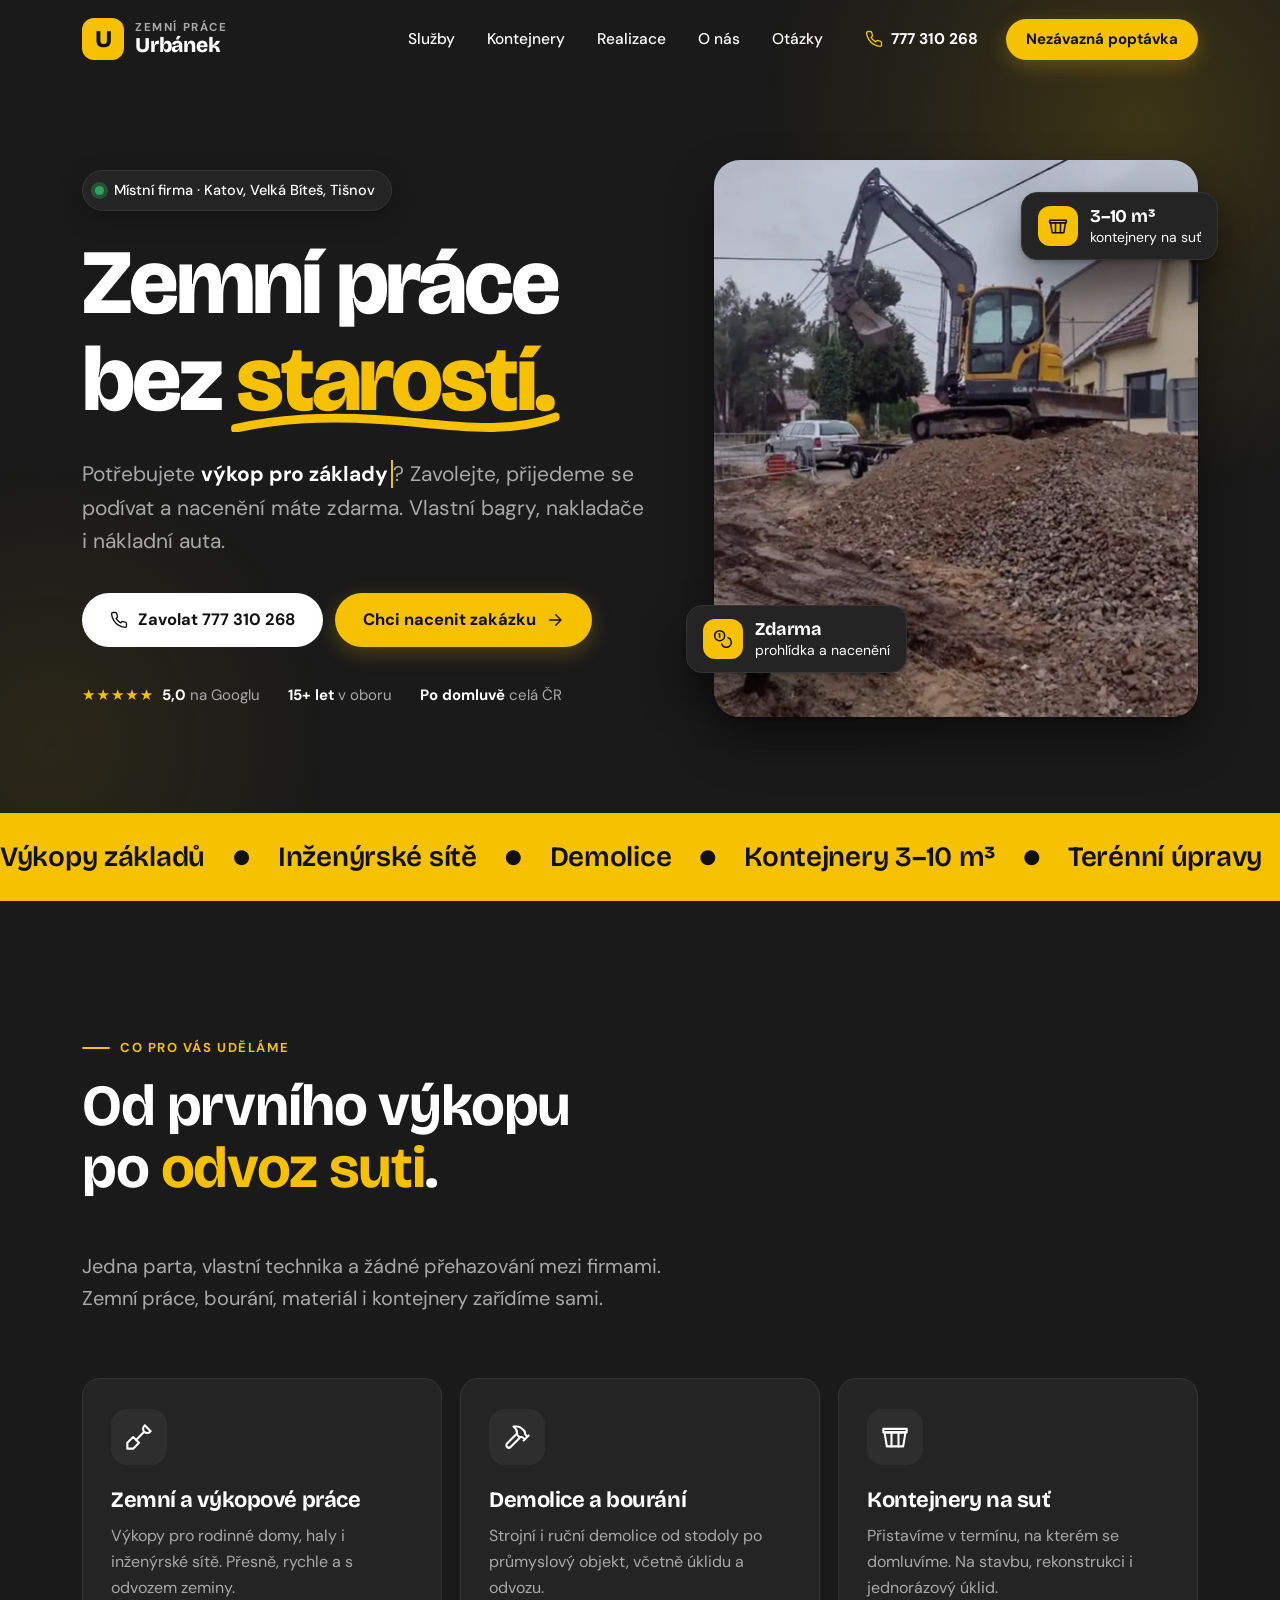
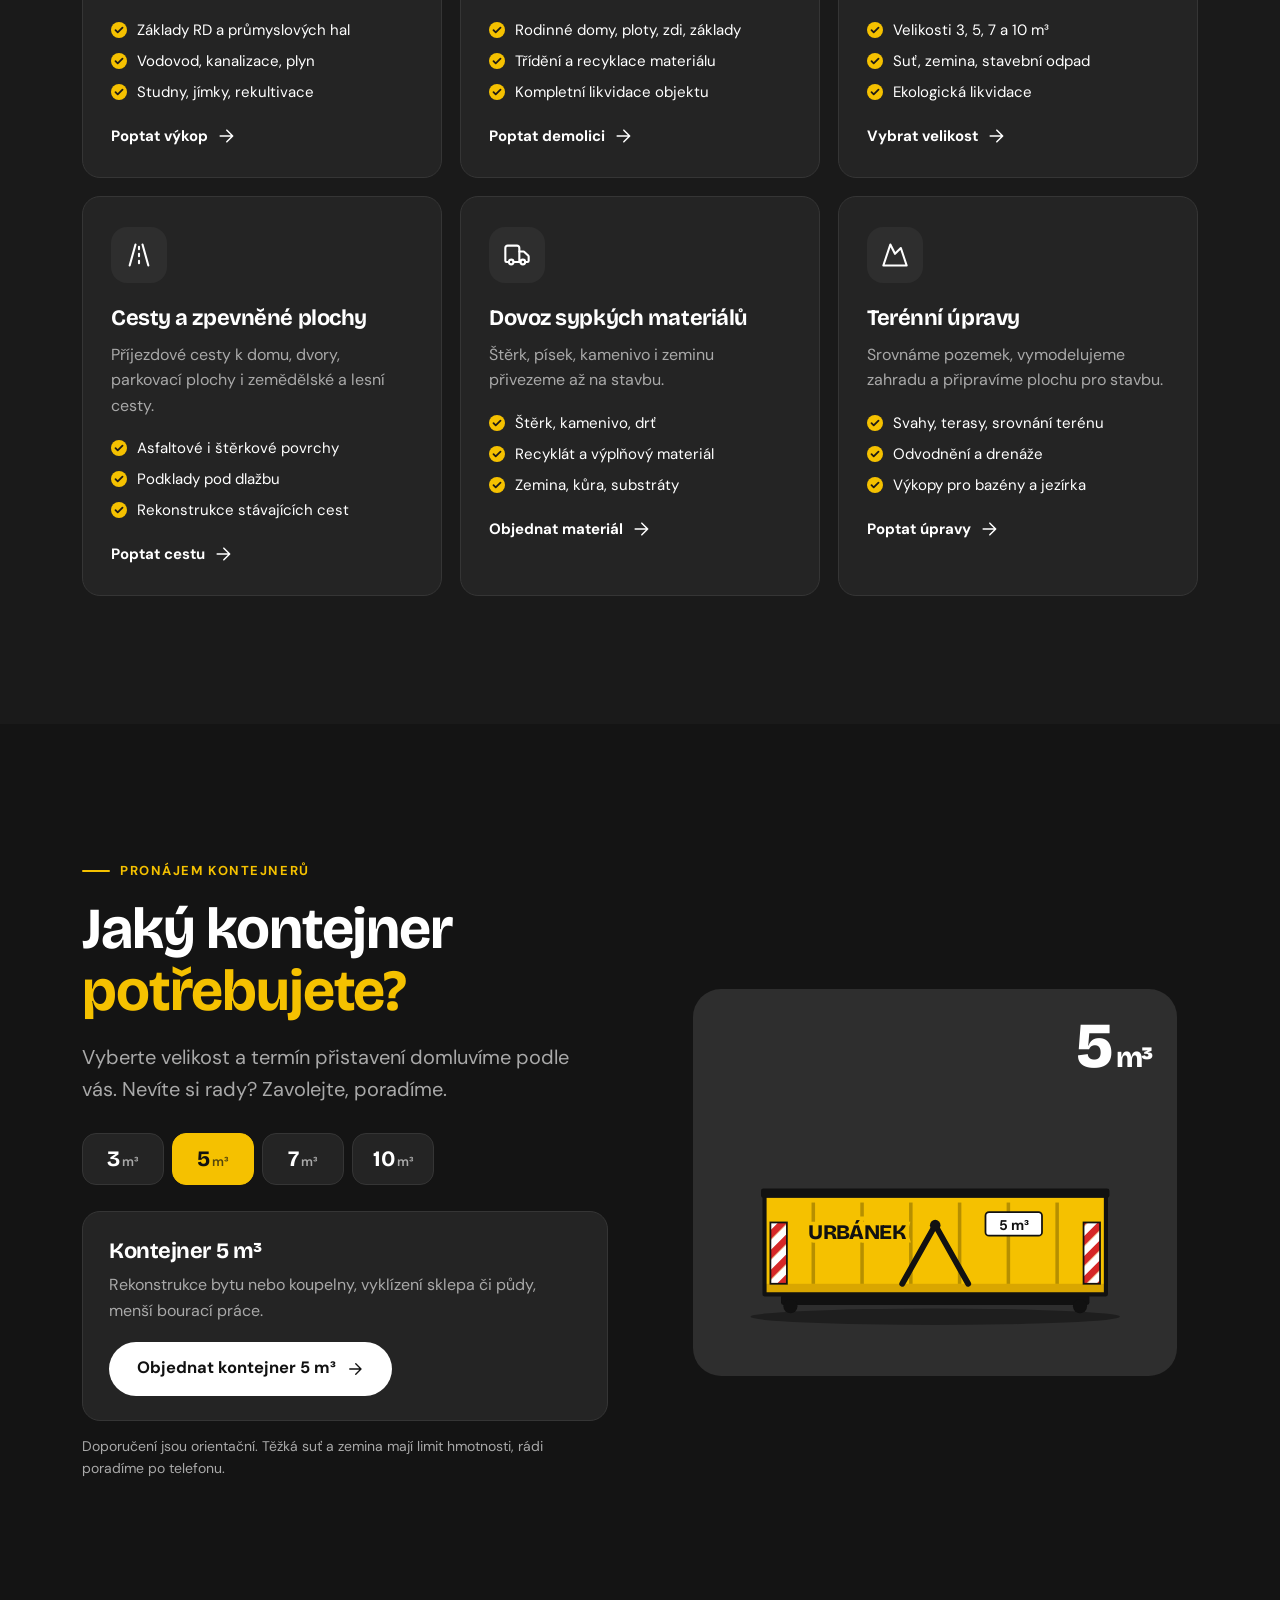
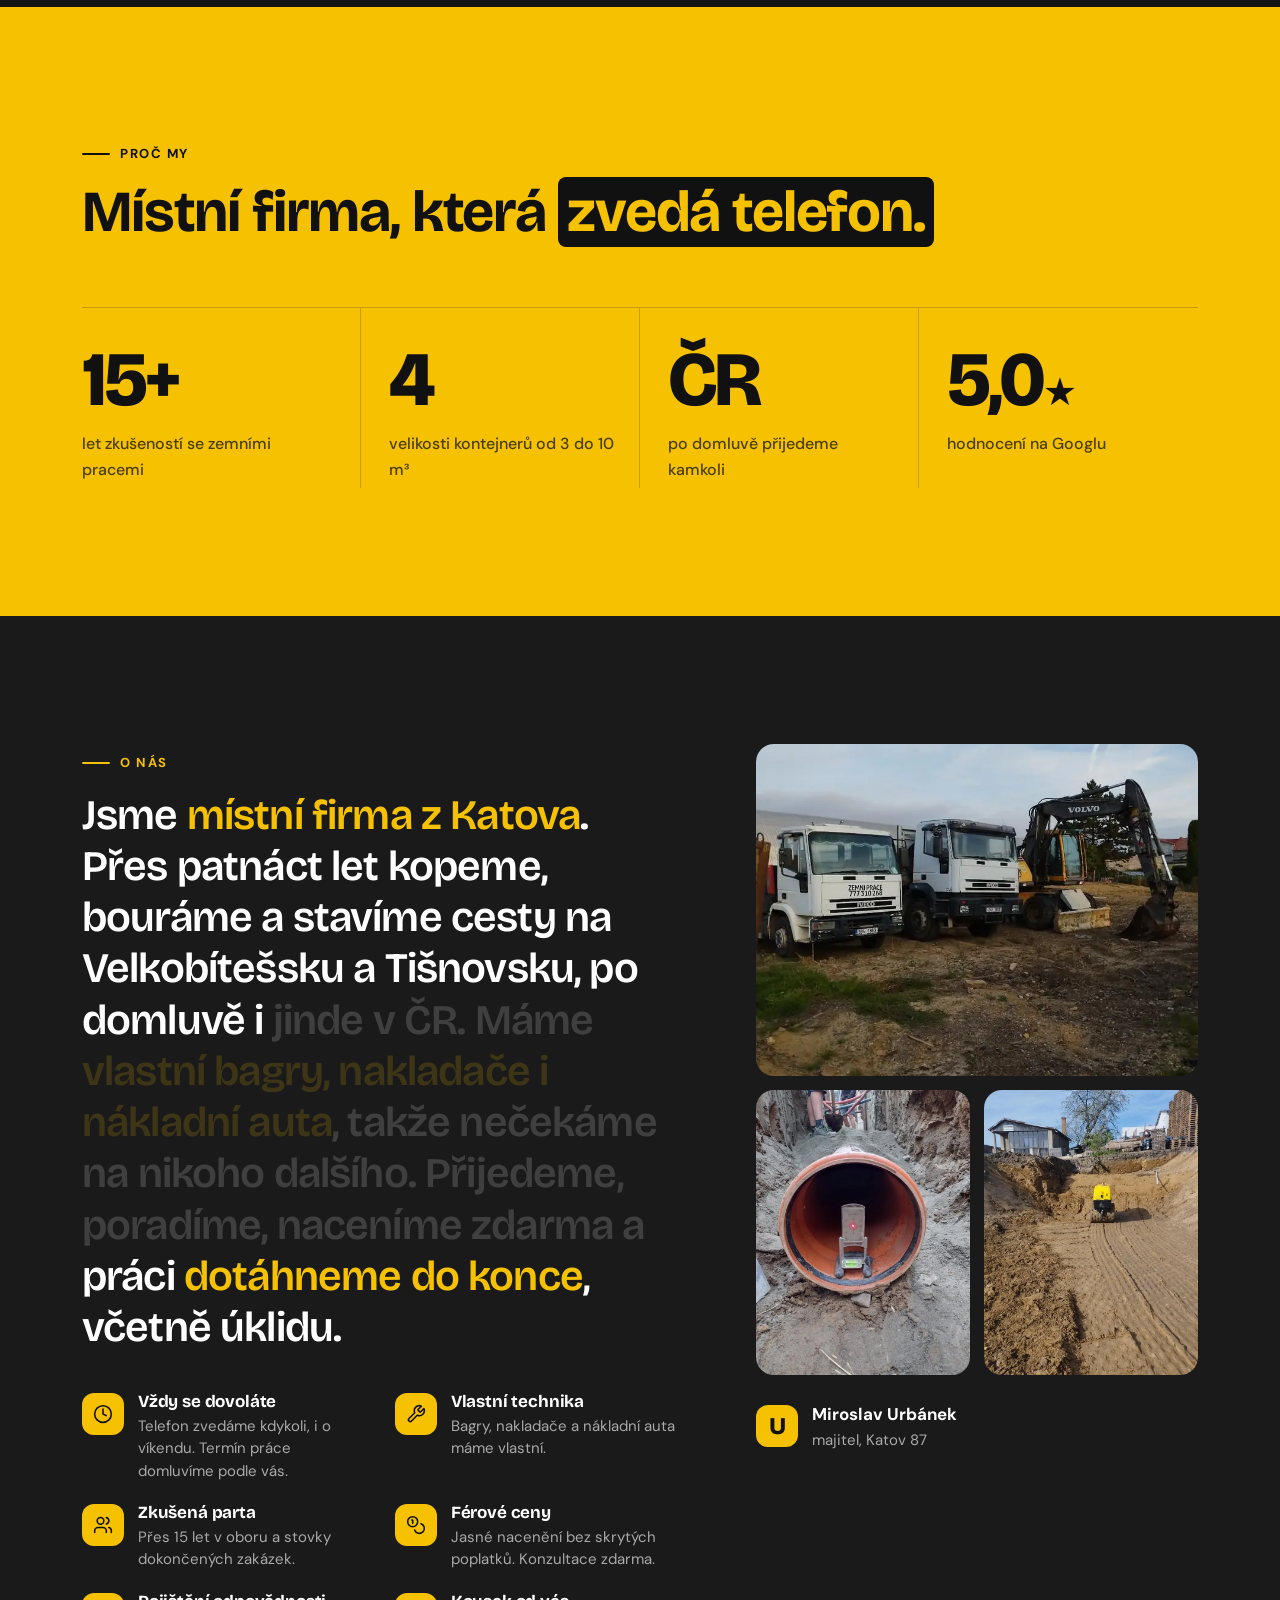
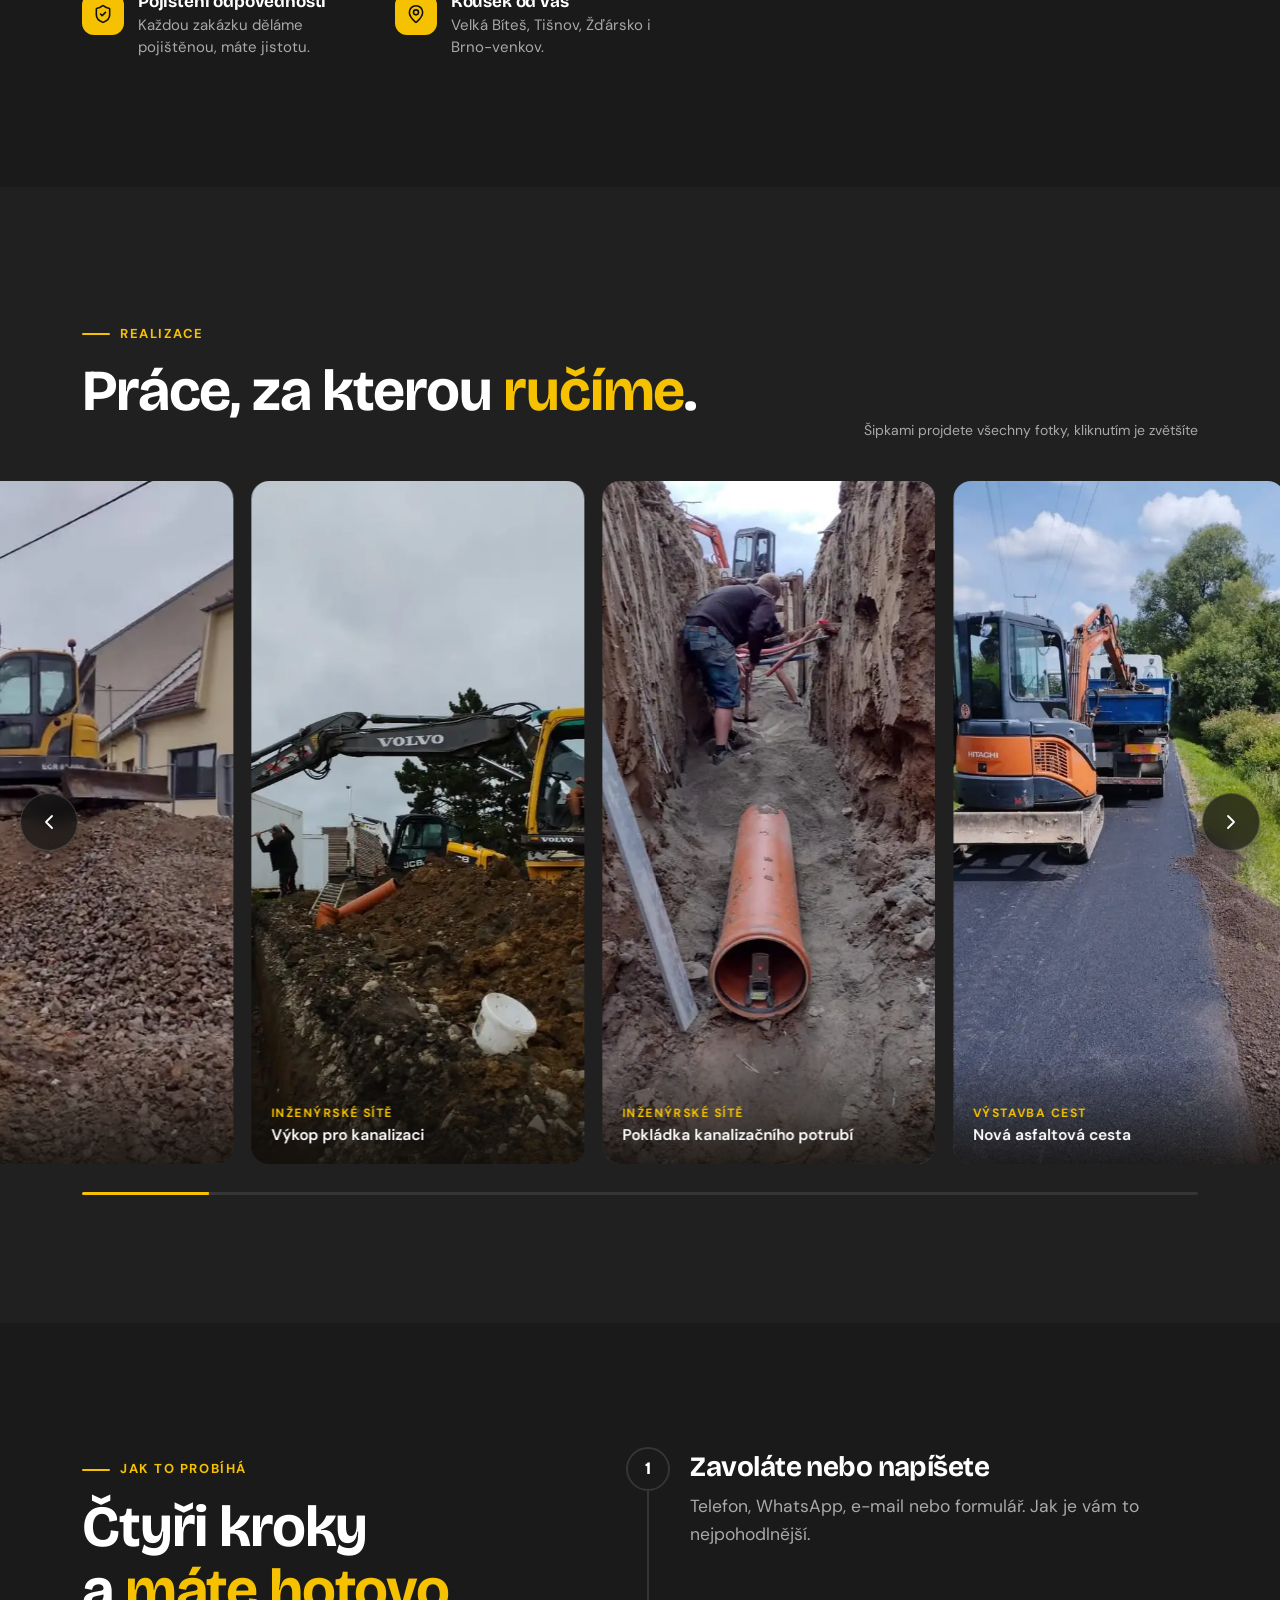
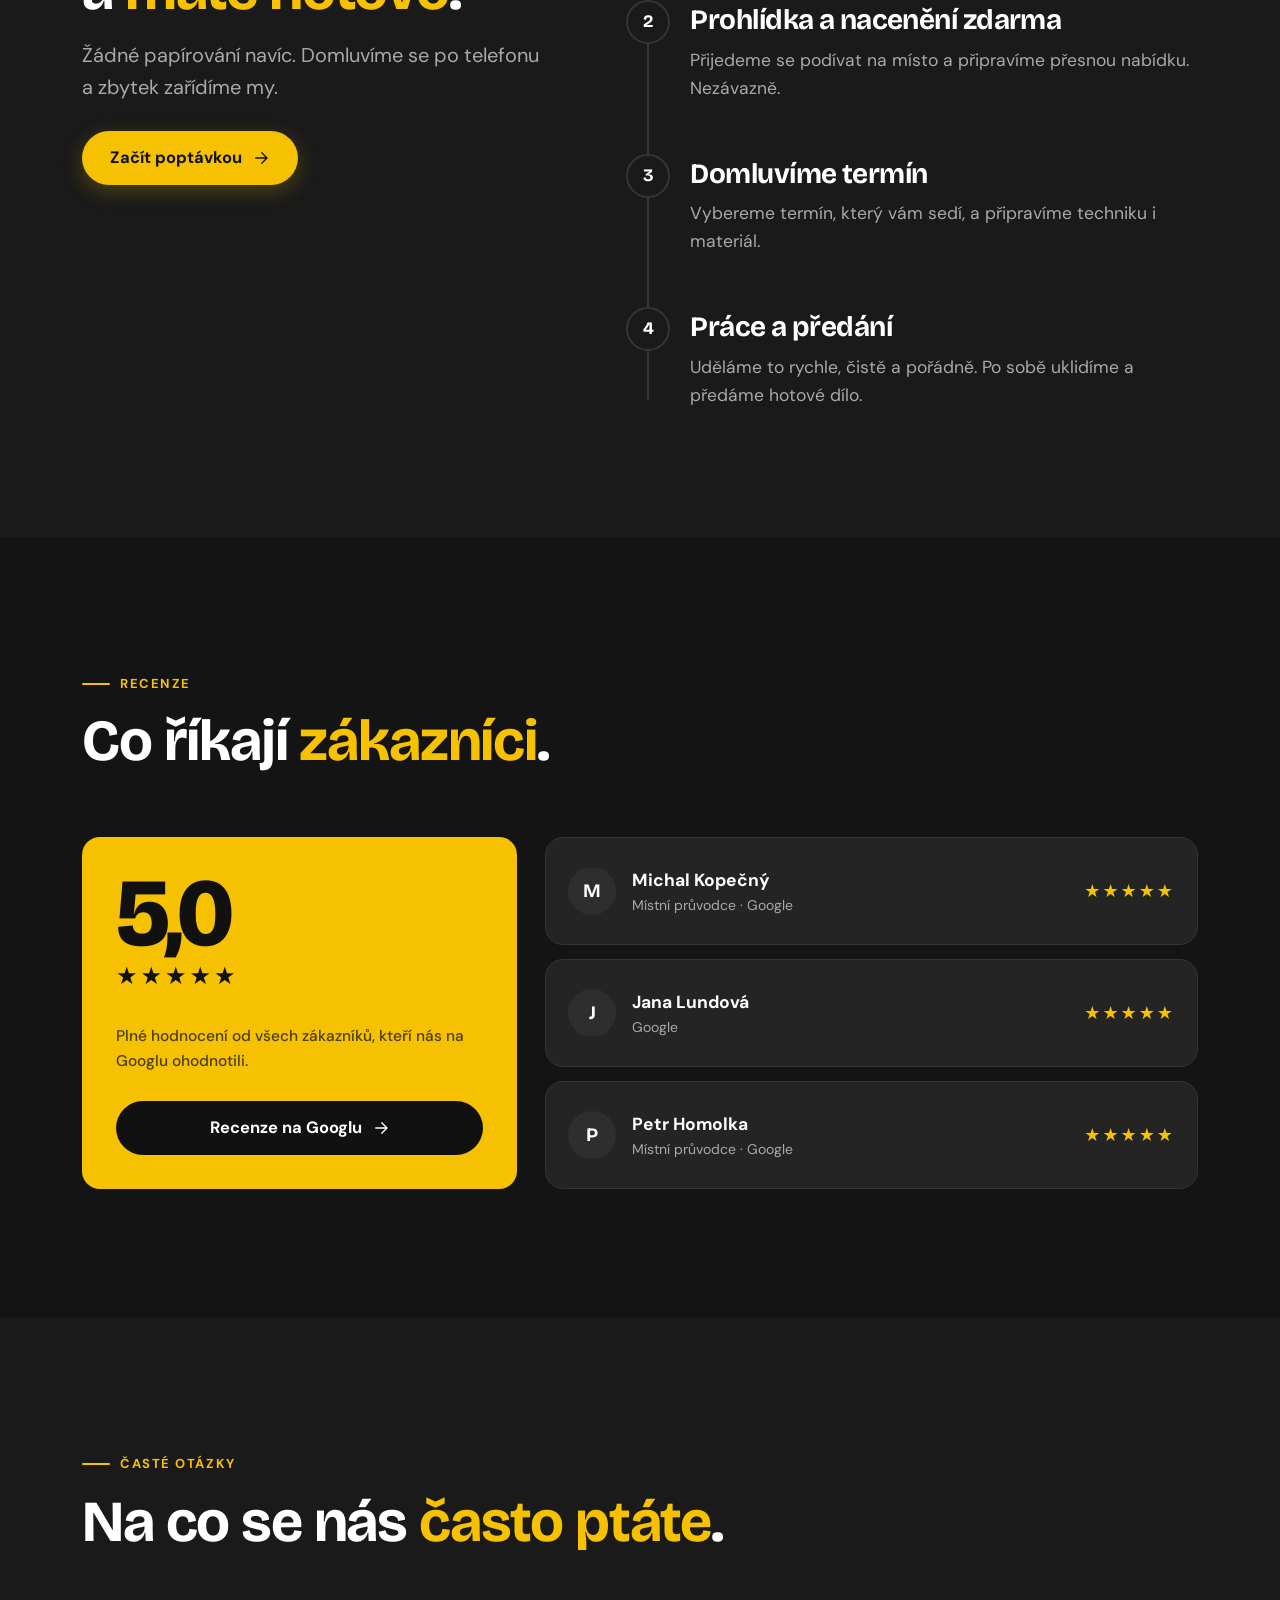
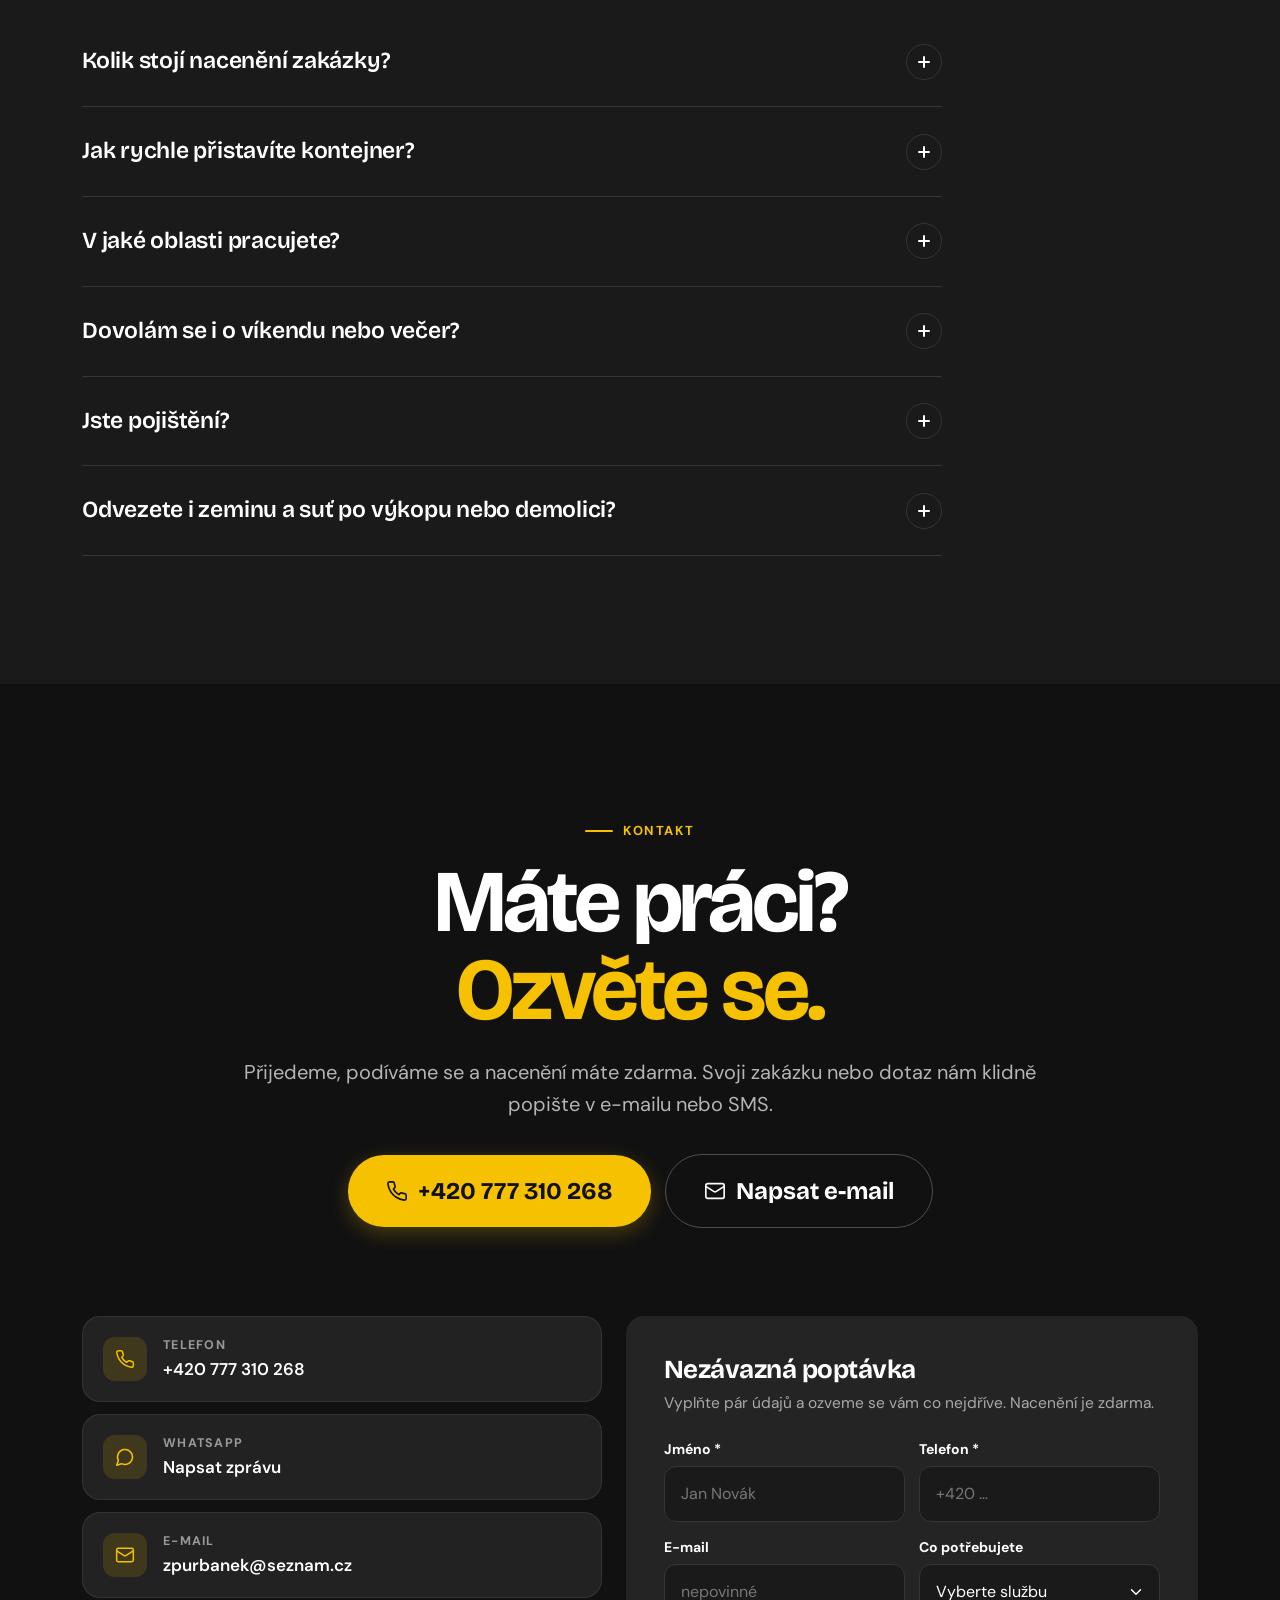
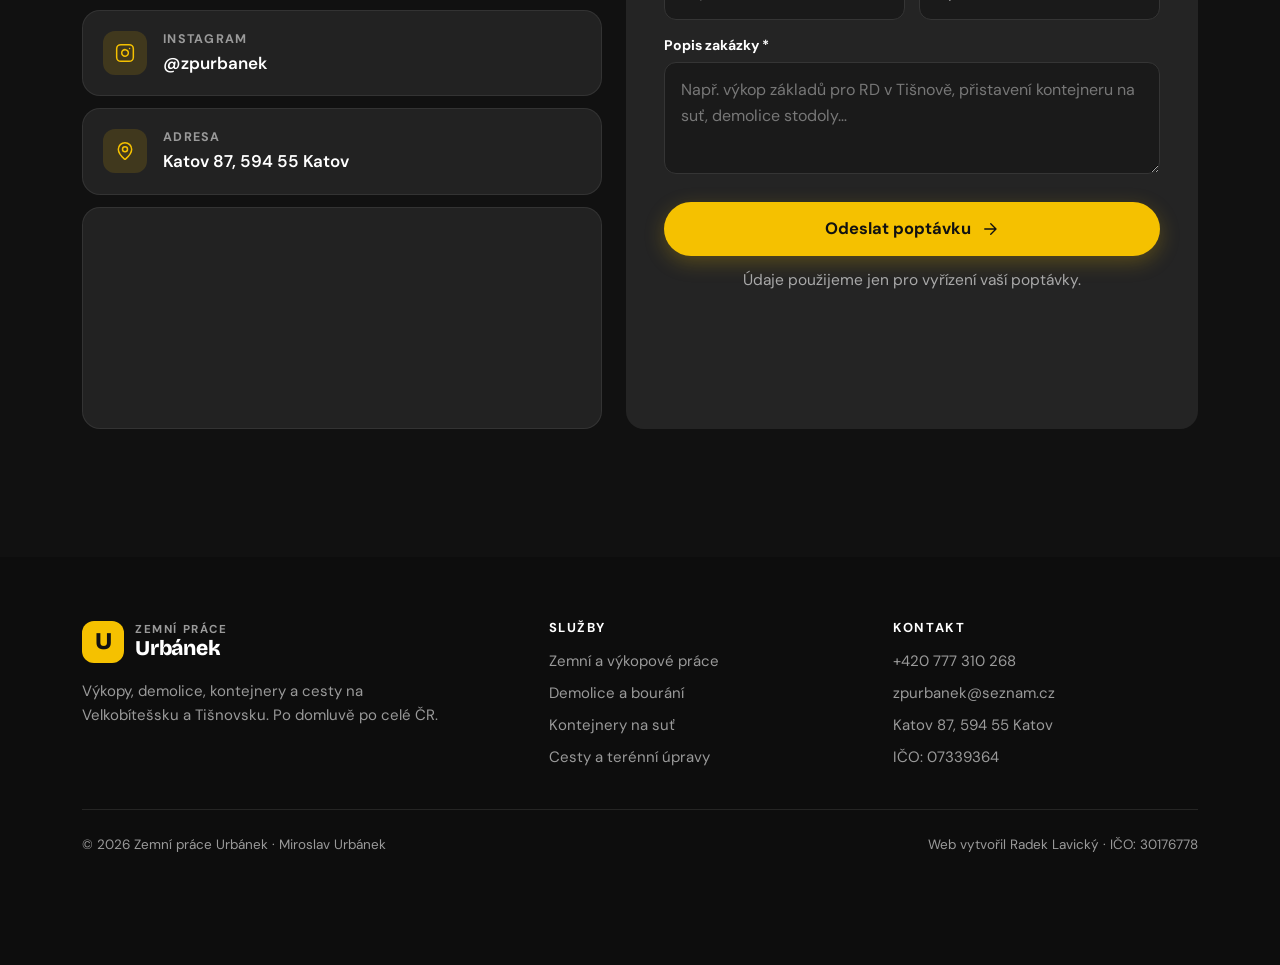
==== commit cc68199e: "Kontakt: výzva k popsání zakázky v e-mailu nebo SMS Co-Authored-By: Claude Opus 5.5 <noreply@anthrop" ====
--- a/index.html
+++ b/index.html
@@ -448,7 +448,7 @@
     <div class="cta-big" data-reveal>
       <div class="eyebrow">Kontakt</div>
       <h2>Máte práci?<br><span class="accent-w">Ozvěte se.</span></h2>
-      <p class="lead">Přijedeme, podíváme se a nacenění máte zdarma. Zavolejte, nebo nám napište e-mail.</p>
+      <p class="lead">Přijedeme, podíváme se a nacenění máte zdarma. Svoji zakázku nebo dotaz nám klidně popište v e-mailu nebo SMS.</p>
       <div class="cta-big__btns">
         <span class="magnet" id="magnet"><a href="tel:+420777310268" class="btn btn--primary btn--xl"><svg class="i"><use href="#i-phone"/></svg>+420 777 310 268</a></span>
         <a href="mailto:zpurbanek@seznam.cz" class="btn btn--ghost btn--xl" id="ctaMail"><svg class="i"><use href="#i-mail"/></svg>Napsat e-mail</a>
